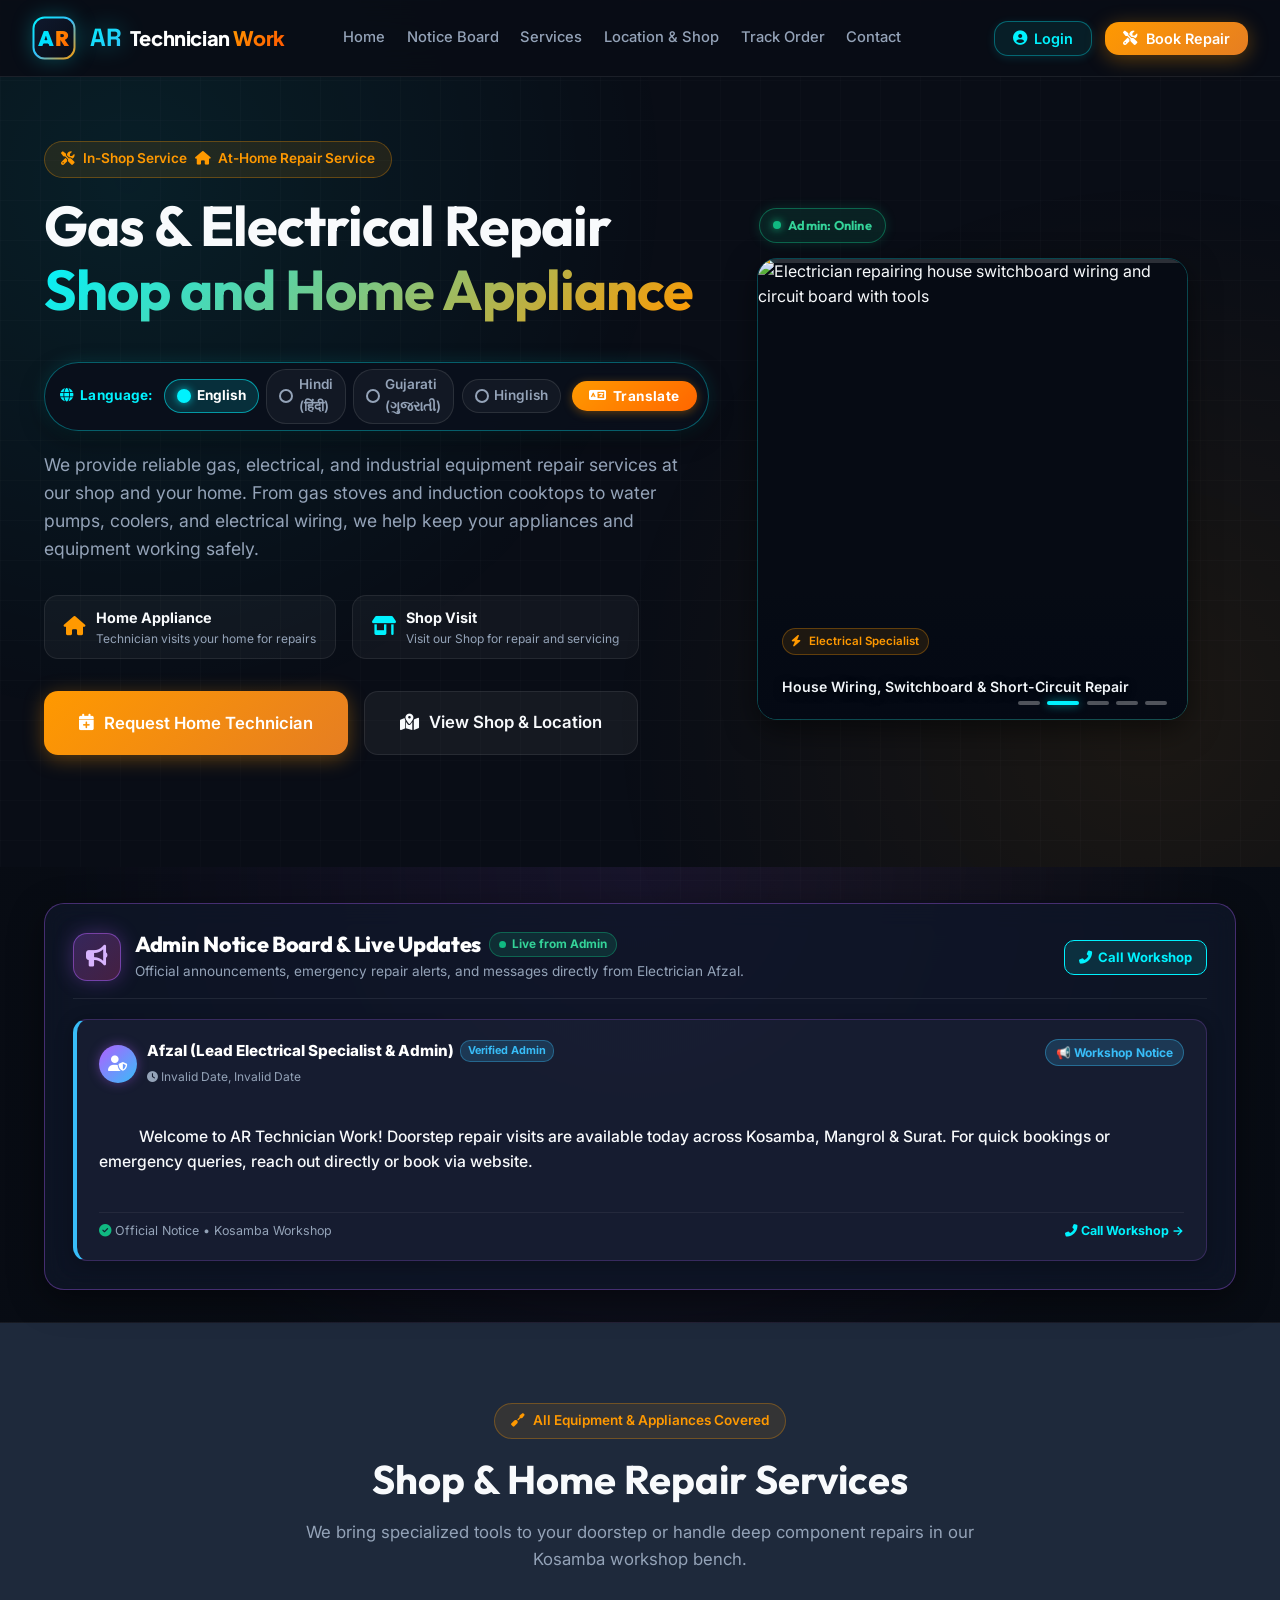
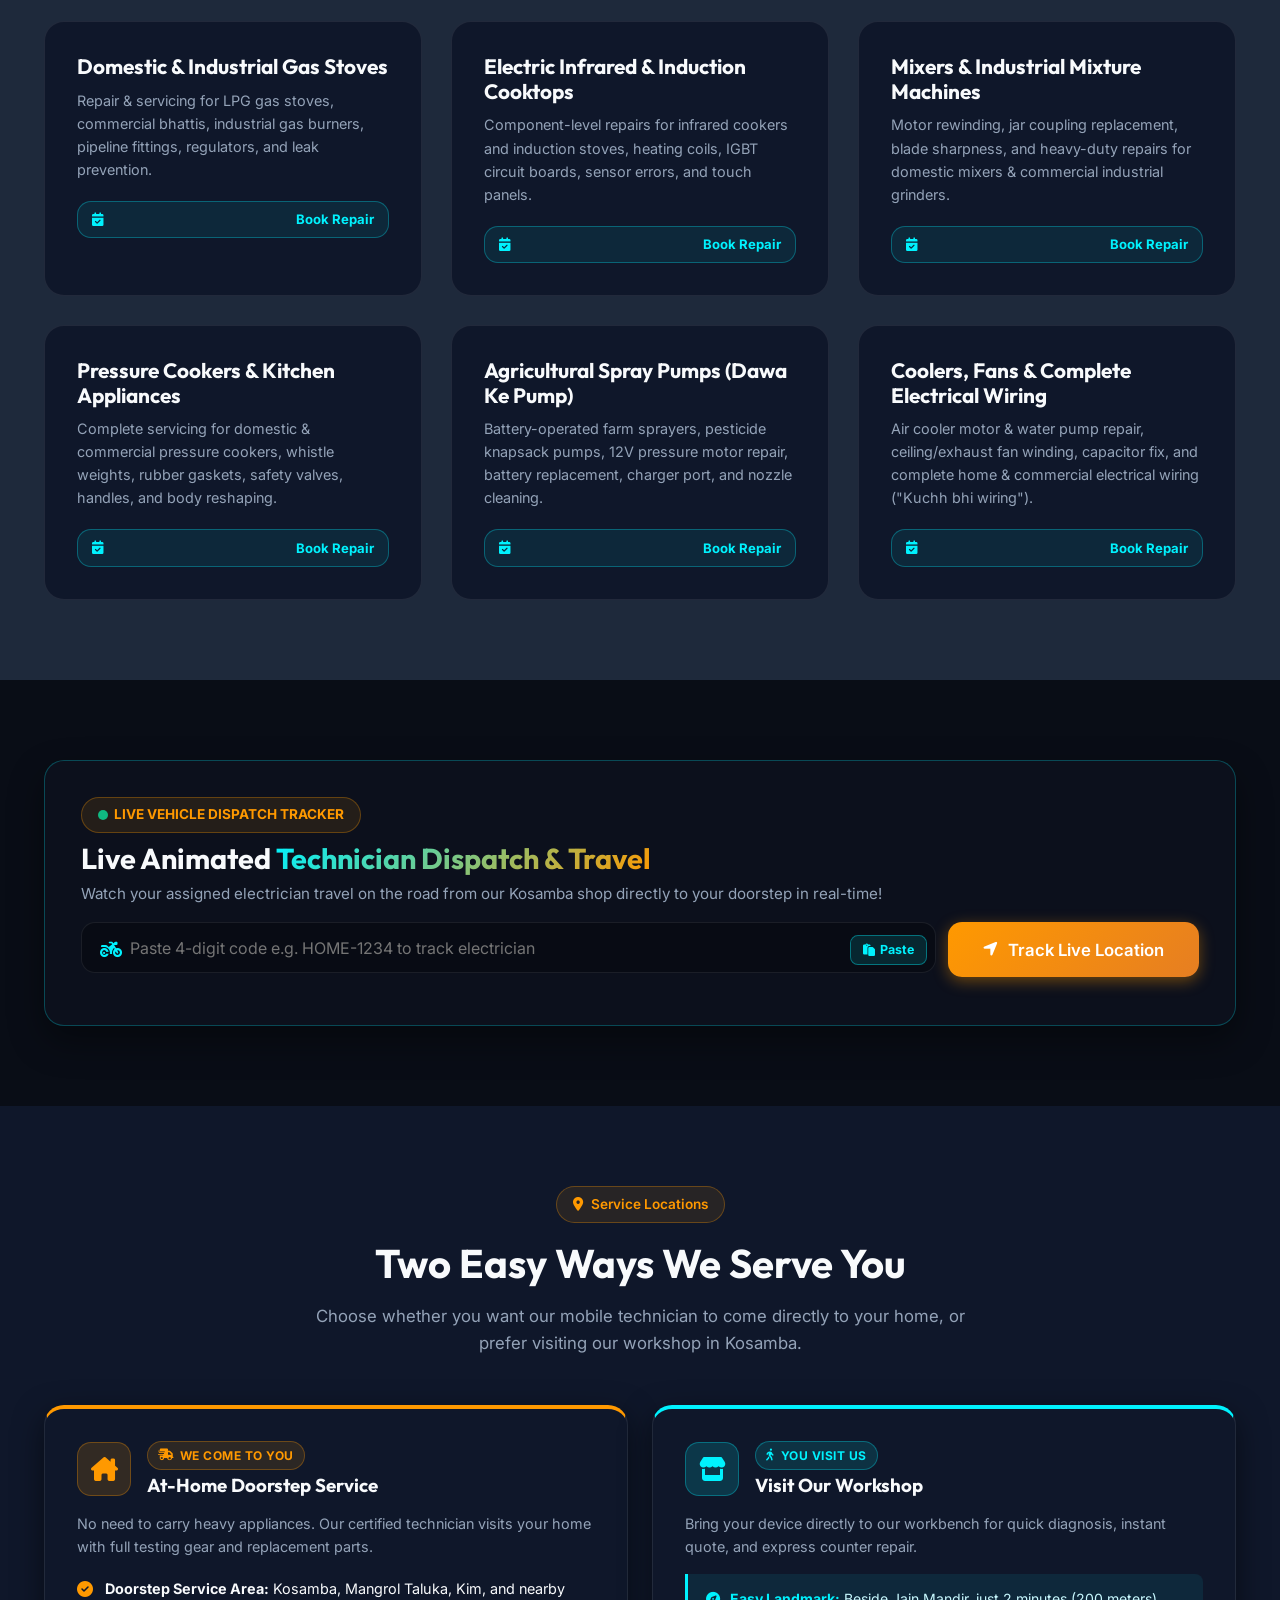
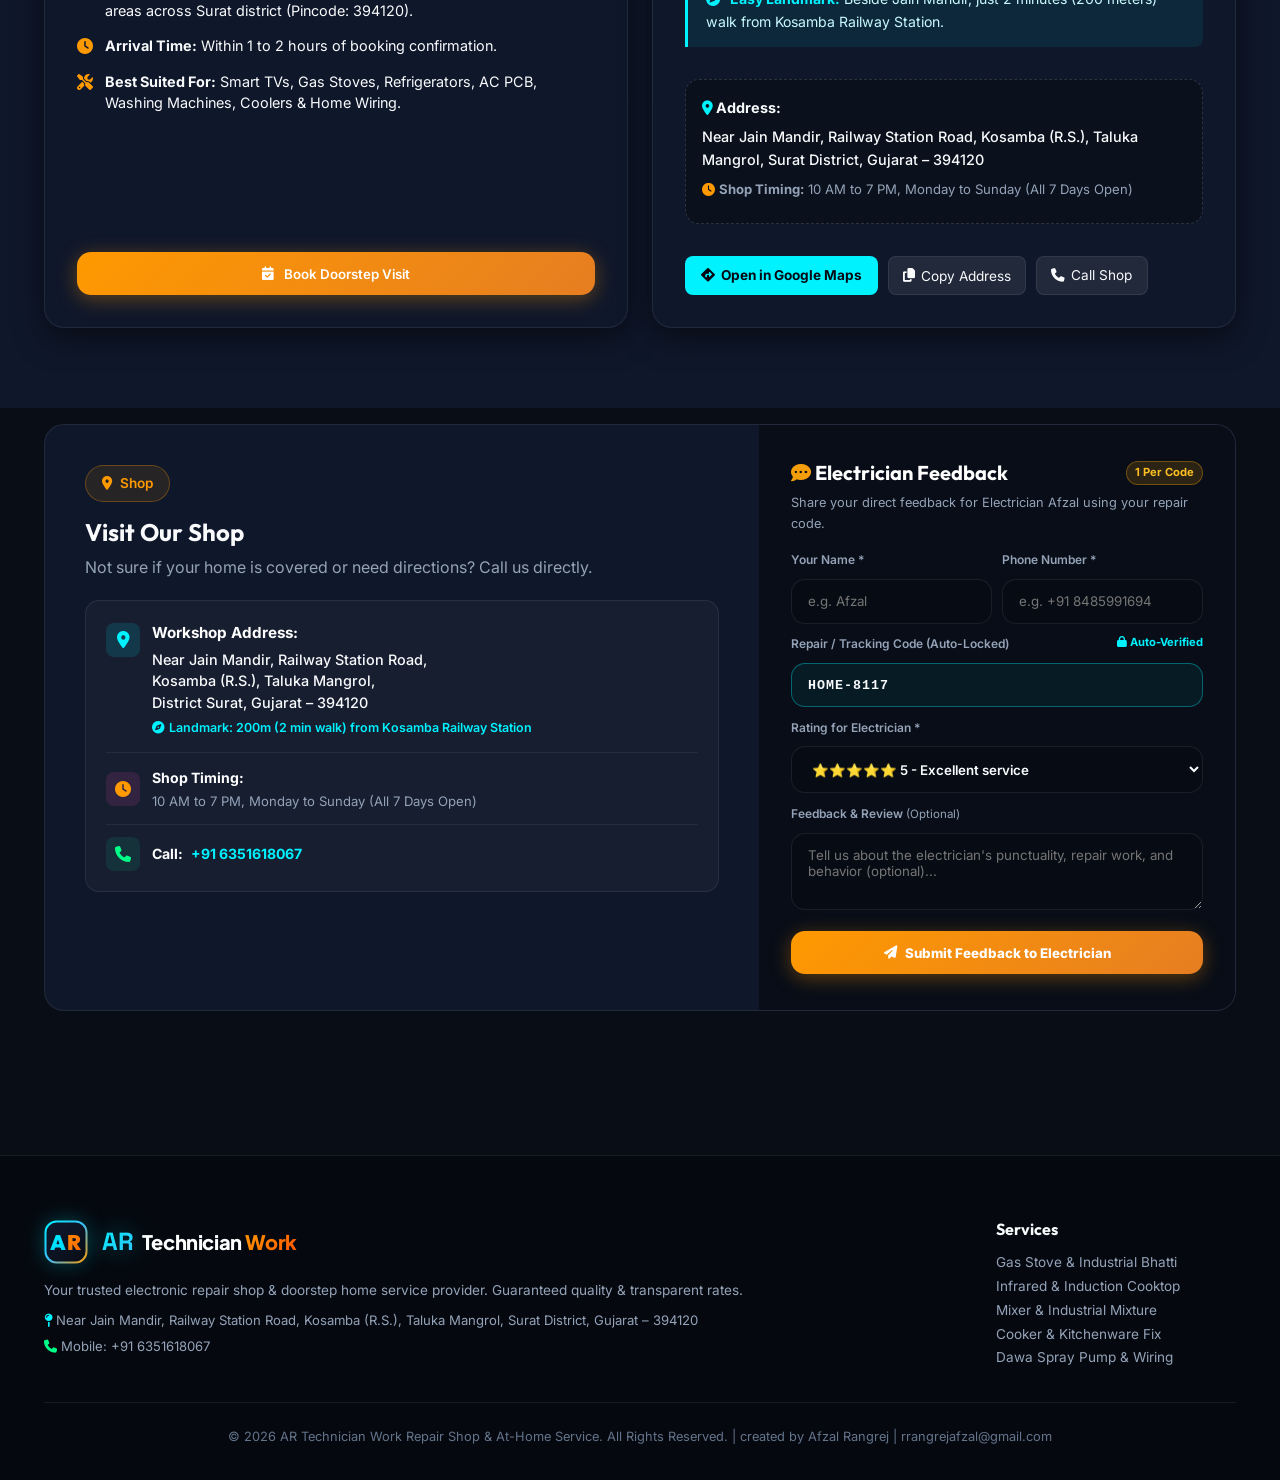
==== index.html @ 71075b07 "Remove My Bookings section, pill, and navigation from customer website" ====
<!DOCTYPE html>
<html lang="en">

<head>
  <meta charset="UTF-8">
  <meta name="viewport" content="width=device-width, initial-scale=1.0">
  <title>AR Technician Work | Shop & Doorstep Home Service</title>

  <meta name="description"
    content="Electronic repair shop & doorstep home service for TVs, smartphones, laptops, microwaves, refrigerators, and home appliances. Fast doorstep visit & in-shop repair with warranty.">
  <meta name="keywords"
    content="home electronic repair, TV repair home service, smartphone repair shop near me, appliance PCB repair, doorstep technician">

  <link rel="preconnect" href="https://fonts.googleapis.com">
  <link rel="preconnect" href="https://fonts.gstatic.com" crossorigin>
  <link
    href="https://fonts.googleapis.com/css2?family=Inter:wght@300;400;500;600;700&family=Outfit:wght@500;600;700;800;900&family=Plus+Jakarta+Sans:wght@600;700;800;900&family=Space+Grotesk:wght@600;700;800;900&display=swap"
    rel="stylesheet">
  <link rel="stylesheet" href="https://cdnjs.cloudflare.com/ajax/libs/font-awesome/6.4.0/css/all.min.css">
  <link rel="stylesheet" href="https://unpkg.com/leaflet@1.9.4/dist/leaflet.css" />
  <script src="https://unpkg.com/leaflet@1.9.4/dist/leaflet.js"></script>
  <link rel="stylesheet" href="styles.css?v=20261123_v20">

  <script type="application/ld+json">
  {
    "@context": "https://schema.org",
    "@type": "ElectronicsRepairShop",
    "name": "AR Technician Work",
    "image": "images/home_tech.png",
    "telephone": "+91 6351618067",
    "email": "service@artechnicianwork.com",
    "address": {
      "@type": "PostalAddress",
      "streetAddress": "Jain Mandir railway station road",
      "addressLocality": "Kosamba, Taluka Mangrol",
      "addressRegion": "Surat, Gujarat",
      "postalCode": "394120"
    },
    "openingHoursSpecification": {
      "@type": "OpeningHoursSpecification",
      "dayOfWeek": ["Monday", "Tuesday", "Wednesday", "Thursday", "Friday", "Saturday", "Sunday"],
      "opens": "10:00",
      "closes": "19:00"
    }
  }
  </script>
</head>

<body>

  <!-- Live Announcement Broadcast Ribbon (Connected to Admin Portal) -->
  <div id="live-broadcast-banner" class="live-broadcast-bar hidden" role="region" aria-label="Announcement"></div>

  <!-- Header Navigation -->
  <header class="navbar">
    <div class="container navbar-container">
      <a href="#" class="logo">
        <div class="logo-icon">
          <svg class="ar-logo-svg" viewBox="0 0 44 44" width="44" height="44" xmlns="http://www.w3.org/2000/svg">
            <defs>
              <linearGradient id="arGrad1" x1="0%" y1="0%" x2="100%" y2="100%">
                <stop offset="0%" stop-color="#00f2fe" />
                <stop offset="50%" stop-color="#38bdf8" />
                <stop offset="100%" stop-color="#ff9900" />
              </linearGradient>
              <linearGradient id="aGrad1" x1="0%" y1="0%" x2="100%" y2="100%">
                <stop offset="0%" stop-color="#00f2fe" />
                <stop offset="100%" stop-color="#00c6ff" />
              </linearGradient>
              <linearGradient id="rGrad1" x1="0%" y1="0%" x2="100%" y2="100%">
                <stop offset="0%" stop-color="#ff9900" />
                <stop offset="100%" stop-color="#ff6600" />
              </linearGradient>
              <linearGradient id="boxGrad1" x1="0%" y1="0%" x2="100%" y2="100%">
                <stop offset="0%" stop-color="#0f192e" />
                <stop offset="100%" stop-color="#090d16" />
              </linearGradient>
            </defs>
            <rect x="1.5" y="1.5" width="41" height="41" rx="11" fill="url(#boxGrad1)" stroke="url(#arGrad1)"
              stroke-width="2" />
            <text x="21" y="29.5" text-anchor="middle" font-family="'Outfit', sans-serif" font-weight="900"
              font-size="21" letter-spacing="-1">
              <tspan fill="url(#aGrad1)">A</tspan>
              <tspan fill="url(#rGrad1)">R</tspan>
            </text>
            <path d="M 12 34 L 32 34" stroke="url(#arGrad1)" stroke-width="2" stroke-linecap="round" />
          </svg>
        </div>
        <div class="logo-text">
          <span class="brand-ar">AR</span>
          <span class="brand-name">Technician <span class="brand-highlight">Work</span></span>
        </div>
      </a>

      <nav class="nav-links">
        <a href="#hero" class="nav-link" data-i18n="nav_home">Home</a>
        <a href="#notice-board" class="nav-link" data-i18n="nav_notice_board">Notice Board</a>
        <a href="#services" class="nav-link" data-i18n="nav_services">Services</a>
        <a href="#location" class="nav-link" data-i18n="nav_location">Location & Shop</a>
        <a href="#tracker" class="nav-link" data-i18n="nav_tracker">Track Order</a>
        <a href="#contact" class="nav-link" data-i18n="nav_contact">Contact</a>
      </nav>

      <div class="nav-actions">
        <button id="user-login-btn" class="btn btn-user-login btn-sm" aria-label="Customer Login">
          <i class="fas fa-user-circle"></i> <span id="user-login-label" data-i18n="nav_login">Login</span>
        </button>
        <button class="btn btn-amber btn-sm trigger-booking" id="nav-book-btn">
          <i class="fas fa-screwdriver-wrench"></i> <span data-i18n="nav_book">Book Repair</span>
        </button>
        <button id="admin-btn" class="nav-hacker-btn" title="Admin Portal" aria-label="Admin Portal" style="display: none;">
          <svg class="hacker-mask-svg" viewBox="0 0 36 36" width="26" height="26" xmlns="http://www.w3.org/2000/svg">
            <defs>
              <linearGradient id="hackerMaskGrad" x1="0%" y1="0%" x2="0%" y2="100%">
                <stop offset="0%" stop-color="#ffffff" />
                <stop offset="65%" stop-color="#f1f5f9" />
                <stop offset="100%" stop-color="#cbd5e1" />
              </linearGradient>
              <filter id="hackerGlow" x="-20%" y="-20%" width="140%" height="140%">
                <feGaussianBlur stdDeviation="1" result="blur" />
                <feMerge>
                  <feMergeNode in="blur" />
                  <feMergeNode in="SourceGraphic" />
                </feMerge>
              </filter>
            </defs>
            <!-- Mask Face Silhouette -->
            <path
              d="M 18,3 C 25.5,3 29.5,7.5 29.5,15 C 29.5,22.5 25,30.5 18,33.5 C 11,30.5 6.5,22.5 6.5,15 C 6.5,7.5 10.5,3 18,3 Z"
              fill="url(#hackerMaskGrad)" stroke="#00f2fe" stroke-width="1.3" />
            <!-- Arched Eyebrows -->
            <path d="M 9.5,12.5 Q 13,9.5 16.5,12.5" stroke="#090d16" stroke-width="1.6" stroke-linecap="round"
              fill="none" />
            <path d="M 19.5,12.5 Q 23,9.5 26.5,12.5" stroke="#090d16" stroke-width="1.6" stroke-linecap="round"
              fill="none" />
            <!-- Eye Cutouts with Glowing Cyber Pupils -->
            <path d="M 10,15.5 Q 13,13.8 16,15.5 Q 13,17.2 10,15.5 Z" fill="#090d16" />
            <path d="M 20,15.5 Q 23,13.8 26,15.5 Q 23,17.2 20,15.5 Z" fill="#090d16" />
            <circle cx="13" cy="15.5" r="1.1" fill="#00f2fe" class="hacker-eye-dot" filter="url(#hackerGlow)" />
            <circle cx="23" cy="15.5" r="1.1" fill="#00f2fe" class="hacker-eye-dot" filter="url(#hackerGlow)" />
            <!-- Rosy Cheeks -->
            <ellipse cx="9.5" cy="20.5" rx="2.2" ry="1.3" fill="#f43f5e" opacity="0.35" />
            <ellipse cx="26.5" cy="20.5" rx="2.2" ry="1.3" fill="#f43f5e" opacity="0.35" />
            <!-- Iconic Curled Mustache -->
            <path
              d="M 18,23.5 C 15,23.5 11.5,22 10.5,20 C 11.8,22.6 15,24.6 18,24.8 C 21,24.6 24.2,22.6 25.5,20 C 24.5,22 21,23.5 18,23.5 Z"
              fill="#090d16" />
            <!-- Mischievous Smile Line -->
            <path d="M 13.5,25.8 Q 18,28.2 22.5,25.8" stroke="#090d16" stroke-width="1.2" stroke-linecap="round"
              fill="none" />
            <!-- Pointed Goatee Beard -->
            <polygon points="17,28.5 19,28.5 18,32" fill="#090d16" />
          </svg>
        </button>
        <button class="mobile-toggle" aria-label="Toggle Menu">
          <i class="fas fa-bars"></i>
        </button>
      </div>
    </div>
  </header>

  <!-- Hero Section -->
  <section id="hero" class="hero">
    <div class="container">
      <div class="hero-grid">
        <div class="hero-content">
          <div class="badge-pill amber" data-i18n="hero_badge">
            <i class="fas fa-solid fa-screwdriver-wrench"></i> In-Shop Service
            <i class="fas fa-solid fa-house"></i> At-Home Repair Service
          </div>
          <h1 data-i18n="hero_title">
            Gas & Electrical Repair <span class="gradient-text">Shop and Home Appliance</span>
          </h1>

          <!-- Language Selector Widget: 4 Radio Buttons + Translate Button (After Headline) -->
          <div class="lang-selector-box hero-lang-box" id="lang-selector-container">
            <span class="lang-selector-title"><i class="fas fa-globe"></i> <span
                data-i18n="lang_label">Language:</span></span>
            <div class="lang-radios-group" role="radiogroup" aria-label="Select Language">
              <label class="lang-radio-label active-choice" for="lang-en" title="English">
                <input type="radio" id="lang-en" name="site-language" value="en" checked>
                <span class="radio-text">English</span>
              </label>
              <label class="lang-radio-label" for="lang-hi" title="हिंदी">
                <input type="radio" id="lang-hi" name="site-language" value="hi">
                <span class="radio-text">Hindi (हिंदी)</span>
              </label>
              <label class="lang-radio-label" for="lang-gu" title="ગુજરાતી">
                <input type="radio" id="lang-gu" name="site-language" value="gu">
                <span class="radio-text">Gujarati (ગુજરાતી)</span>
              </label>
              <label class="lang-radio-label" for="lang-hinglish" title="Hinglish">
                <input type="radio" id="lang-hinglish" name="site-language" value="hinglish">
                <span class="radio-text">Hinglish</span>
              </label>
            </div>
            <button type="button" id="translate-btn" class="btn-translate-action" title="Apply Selected Language">
              <i class="fas fa-language"></i> <span data-i18n="btn_translate">Translate</span>
            </button>
          </div>

          <p class="hero-subtitle" data-i18n="hero_subtitle">
            We provide reliable gas, electrical, and industrial equipment repair
            services at our shop and your home. From gas stoves and induction
            cooktops to water pumps, coolers, and electrical wiring, we help keep
            your appliances and equipment working safely.
          </p>

          <div class="service-modes-pills">
            <div class="mode-pill home">
              <i class="fas fa-solid fa-house"></i>
              <div>
                <strong data-i18n="hero_mode_home_title">Home Appliance</strong>
                <p style="font-size:0.75rem; color:var(--text-muted);" data-i18n="hero_mode_home_desc">Technician visits
                  your home for repairs</p>
              </div>
            </div>
            <div class="mode-pill shop">
              <i class="fas fa-solid fa-shop"></i>
              <div>
                <strong data-i18n="hero_mode_shop_title">Shop Visit</strong>
                <p style="font-size:0.75rem; color:var(--text-muted);" data-i18n="hero_mode_shop_desc">Visit our Shop
                  for repair and servicing</p>
              </div>
            </div>
          </div>

          <div class="hero-cta-group">
            <button class="btn btn-amber btn-lg trigger-booking" id="hero-book-btn">
              <i class="fas fa-calendar-plus"></i> <span data-i18n="hero_btn_book">Request Home Technician</span>
            </button>
            <a href="#location" class="btn btn-secondary btn-lg">
              <i class="fas fa-map-location-dot"></i> <span data-i18n="hero_btn_location">View Shop & Location</span>
            </a>
          </div>
        </div>

        <div class="hero-visual-column">
          <!-- Live Admin Online/Offline Mood Indicator (Synced with Admin Panel) -->
          <div class="hero-status-row">
            <div id="admin-status-indicator" class="admin-status-pill online" title="Admin is Online & Available">
              <span class="status-dot"></span>
              <span id="admin-status-label" class="status-label">Admin: Online</span>
            </div>


            <script>
              (function () {
                try {
                  // Ensure admin default is ONLINE
                  if (localStorage.getItem('ar_admin_online_v2') !== 'done') {
                    localStorage.setItem('ar_admin_mood', 'ON');
                    localStorage.setItem('electro_admin_mood', 'ON');
                    localStorage.setItem('ar_admin_online_v2', 'done');
                  }
                  var m = localStorage.getItem('ar_admin_mood') || localStorage.getItem('electro_admin_mood') || 'ON';
                  function setOfflineUI() {
                    var el = document.getElementById('admin-status-indicator');
                    var lb = document.getElementById('admin-status-label');
                    if (el) el.className = 'admin-status-pill offline';
                    if (lb) lb.textContent = 'Admin: Offline';
                    document.body.classList.add('admin-offline');
                    var hb = document.getElementById('hero-book-btn');
                    if (hb) {
                      hb.classList.add('btn-offline-paused');
                      hb.innerHTML = '<i class="fas fa-ban"></i> <span>Admin Offline (Services Paused)</span>';
                    }
                  }
                  function setOnlineUI() {
                    var el = document.getElementById('admin-status-indicator');
                    var lb = document.getElementById('admin-status-label');
                    if (el) el.className = 'admin-status-pill online';
                    if (lb) lb.textContent = 'Admin: Online';
                    document.body.classList.remove('admin-offline');
                    var hb = document.getElementById('hero-book-btn');
                    if (hb && hb.classList.contains('btn-offline-paused')) {
                      hb.classList.remove('btn-offline-paused');
                      hb.innerHTML = '<i class="fas fa-calendar-check"></i> <span>Request Home Technician</span>';
                    }
                  }
                  if (m === 'OFF') {
                    setOfflineUI();
                  } else {
                    setOnlineUI();
                  }
                  // Universal Cloud Sync Pre-fetch (cross-device: mobile, PC, Netlify)
                  fetch('https://keyvalue.immanuel.co/api/KeyVal/GetValue/ar_technician_live_status_afzal3282/mood')
                    .then(function (res) {
                      if (!res.ok) return null;
                      return res.json();
                    })
                    .then(function (val) {
                      if (val === 'OFF') {
                        try { localStorage.setItem('ar_admin_mood', 'OFF'); localStorage.setItem('electro_admin_mood', 'OFF'); } catch (e) { }
                        setOfflineUI();
                      } else if (val === 'ON') {
                        try { localStorage.setItem('ar_admin_mood', 'ON'); localStorage.setItem('electro_admin_mood', 'ON'); } catch (e) { }
                        setOnlineUI();
                      }
                    }).catch(function () { });
                } catch (e) { }
              })();
            </script>
          </div>
          <div class="hero-image-wrapper">
            <div class="hero-slideshow" id="hero-slideshow" data-duration="3000">
              <!-- 3-Second Automatic Progress Bar -->
              <div class="slide-progress-bar">
                <div class="slide-progress-fill" id="slide-progress-fill"></div>
              </div>

              <div class="slides-container" id="slides-container">
                <!-- Slide 1: Gas Stove & Pipeline Repair -->
                <div class="hero-slide active" data-slide-index="0">
                  <img src="images/slide-gas-stove.jpg"
                    alt="Certified technician repairing LPG gas stove and burner pipeline at customer kitchen">
                  <div class="slide-caption">
                    <span class="badge-pill amber"
                      style="font-size:0.72rem; padding:0.2rem 0.55rem; width:fit-content;">
                      <i class="fas fa-fire-burner"></i> Gas Stove Expert
                    </span>
                    <p>LPG Gas Stove, Pipeline & Leakage Doorstep Repair</p>
                  </div>
                </div>

                <!-- Slide 2: Electrical Wiring & Switchboard -->
                <div class="hero-slide" data-slide-index="1">
                  <img src="images/slide-electrical.jpg"
                    alt="Electrician repairing house switchboard wiring and circuit board with tools">
                  <div class="slide-caption">
                    <span class="badge-pill amber"
                      style="font-size:0.72rem; padding:0.2rem 0.55rem; width:fit-content;">
                      <i class="fas fa-bolt"></i> Electrical Specialist
                    </span>
                    <p>House Wiring, Switchboard & Short-Circuit Repair</p>
                  </div>
                </div>

                <!-- Slide 3: Mixer Grinder Repair -->
                <div class="hero-slide" data-slide-index="2">
                  <img src="images/slide-mixer.jpg"
                    alt="Technician repairing mixer grinder motor, blades, and coupling">
                  <div class="slide-caption">
                    <span class="badge-pill amber"
                      style="font-size:0.72rem; padding:0.2rem 0.55rem; width:fit-content;">
                      <i class="fas fa-blender"></i> Mixer & Appliance Repair
                    </span>
                    <p>Domestic & Industrial Mixer Grinder Motor Servicing</p>
                  </div>
                </div>

                <!-- Slide 4: Gas Geyser Servicing -->
                <div class="hero-slide" data-slide-index="3">
                  <img src="images/slide-gas-geyser.jpg"
                    alt="Technician inspecting and servicing wall-mounted gas geyser water heater">
                  <div class="slide-caption">
                    <span class="badge-pill amber"
                      style="font-size:0.72rem; padding:0.2rem 0.55rem; width:fit-content;">
                      <i class="fas fa-shower"></i> Geyser Expert
                    </span>
                    <p>Gas Geyser, Ignition & Water Heater Maintenance</p>
                  </div>
                </div>

                <!-- Slide 5: Air Cooler & Fan Repair -->
                <div class="hero-slide" data-slide-index="4">
                  <img src="images/slide-cooler.jpg"
                    alt="Technician servicing desert air cooler motor, water pump and fan wiring">
                  <div class="slide-caption">
                    <span class="badge-pill amber"
                      style="font-size:0.72rem; padding:0.2rem 0.55rem; width:fit-content;">
                      <i class="fas fa-fan"></i> Cooler & Fan Specialist
                    </span>
                    <p>Air Cooler Motor, Pump & Fan Wiring Repair</p>
                  </div>
                </div>
              </div>

              <!-- Slide Navigation Controls -->
              <button class="slide-arrow prev" id="slide-prev" aria-label="Previous Slide"><i
                  class="fas fa-chevron-left"></i></button>
              <button class="slide-arrow next" id="slide-next" aria-label="Next Slide"><i
                  class="fas fa-chevron-right"></i></button>

              <!-- Slide Indicators / Dots -->
              <div class="slide-indicators" id="slide-indicators"></div>
            </div>
          </div>
        </div>
      </div>
    </div>
  </section>

  <!-- ===== ADMIN NOTICE BOARD / LIVE CHAT FOR USERS ===== -->
  <section id="notice-board"
    style="background: radial-gradient(circle at 50% 0%, rgba(176,96,255,0.09) 0%, rgba(8,12,20,0.98) 75%); padding: 2.25rem 0 2rem 0; border-bottom: 1px solid rgba(255,255,255,0.06);">
    <div class="container">
      <div class="notice-board-container"
        style="background: rgba(15, 23, 42, 0.75); border: 1.5px solid rgba(176, 96, 255, 0.35); border-radius: 20px; padding: 1.75rem; box-shadow: 0 10px 35px rgba(0, 0, 0, 0.45); backdrop-filter: blur(12px);">
        <div
          style="display: flex; justify-content: space-between; align-items: center; flex-wrap: wrap; gap: 1rem; margin-bottom: 1.25rem; padding-bottom: 1rem; border-bottom: 1px solid rgba(255, 255, 255, 0.08);">
          <div style="display: flex; align-items: center; gap: 14px;">
            <div
              style="width: 48px; height: 48px; border-radius: 14px; background: linear-gradient(135deg, rgba(176,96,255,0.25), rgba(236,72,153,0.25)); border: 1.5px solid rgba(176,96,255,0.5); display: flex; align-items: center; justify-content: center; font-size: 1.35rem; color: #d8b4fe; box-shadow: 0 0 20px rgba(176,96,255,0.3); flex-shrink: 0;">
              <i class="fas fa-bullhorn"></i>
            </div>
            <div>
              <div style="display: flex; align-items: center; gap: 8px; flex-wrap: wrap;">
                <h2 style="font-size: 1.35rem; font-weight: 800; color: #fff; margin: 0; letter-spacing: -0.3px;">
                  Admin Notice Board & Live Updates
                </h2>
                <span
                  style="display: inline-flex; align-items: center; gap: 6px; background: rgba(16,185,129,0.15); border: 1px solid rgba(16,185,129,0.4); color: #34d399; font-size: 0.74rem; font-weight: 700; padding: 2px 9px; border-radius: 20px;">
                  <span class="live-pulse-dot" style="background: #10b981; width: 7px; height: 7px;"></span> Live from
                  Admin
                </span>
              </div>
              <p style="font-size: 0.85rem; color: var(--text-muted); margin: 3px 0 0 0;">
                Official announcements, emergency repair alerts, and messages directly from Electrician Afzal.
              </p>
            </div>
          </div>
          <div style="display: flex; align-items: center; gap: 8px;">
            <a href="tel:+916351618067"
              style="background: rgba(0, 242, 254, 0.12); border: 1px solid var(--primary); color: var(--primary); font-size: 0.82rem; font-weight: 700; padding: 6px 14px; border-radius: 10px; text-decoration: none; display: inline-flex; align-items: center; gap: 6px; transition: all 0.2s;">
              <i class="fas fa-phone-alt"></i> Call Workshop
            </a>
          </div>
        </div>

        <!-- Live Notice Board Chat Feed -->
        <div id="user-notices-feed" style="display: flex; flex-direction: column; gap: 1rem;">
          <div style="text-align: center; padding: 2rem 1rem; color: var(--text-muted);">
            <i class="fas fa-spinner fa-spin"
              style="font-size: 1.5rem; color: #b060ff; margin-bottom: 0.5rem; display: block;"></i>
            Loading live admin notice board...
          </div>
        </div>
      </div>
    </div>
  </section>


  <!-- Repair Services Grid -->
  <section id="services" class="section-padding" style="background: var(--bg-surface-elevated);">
    <div class="container">
      <div class="section-header">
        <div class="badge-pill amber" data-i18n="services_badge">
          <i class="fas fa-screwdriver"></i> All Equipment & Appliances Covered
        </div>
        <h2 class="section-title" data-i18n="services_title">Shop & Home Repair Services</h2>
        <p class="section-subtitle" data-i18n="services_subtitle">We bring specialized tools to your doorstep or
          handle deep component repairs in our Kosamba workshop bench.</p>
      </div>

      <div class="services-grid">
        <!-- Service Card 1 -->
        <div class="service-card">
          <h3 data-i18n="s1_title">Domestic & Industrial Gas Stoves</h3>
          <p data-i18n="s1_desc">Repair & servicing for LPG gas stoves, commercial bhattis, industrial gas burners,
            pipeline fittings, regulators, and leak prevention.</p>
          <button type="button" class="btn-service-book trigger-booking"
            data-service-preset="Domestic & Industrial Gas Stoves">
            <span><i class="fas fa-calendar-plus"></i> <span data-i18n="card_btn_book">Book This Service</span></span>
            <i class="fas fa-arrow-right"></i>
          </button>
        </div>

        <!-- Service Card 2 -->
        <div class="service-card">
          <h3 data-i18n="s2_title">Electric Infrared & Induction Cooktops</h3>
          <p data-i18n="s2_desc">Component-level repairs for infrared cookers and induction stoves, heating coils, IGBT
            circuit boards, sensor errors, and touch panels.</p>
          <button type="button" class="btn-service-book trigger-booking"
            data-service-preset="Electric Infrared & Induction Cooktops">
            <span><i class="fas fa-calendar-plus"></i> <span data-i18n="card_btn_book">Book This Service</span></span>
            <i class="fas fa-arrow-right"></i>
          </button>
        </div>

        <!-- Service Card 3 -->
        <div class="service-card">
          <h3 data-i18n="s3_title">Mixers & Industrial Mixture Machines</h3>
          <p data-i18n="s3_desc">Motor rewinding, jar coupling replacement, blade sharpness, and heavy-duty repairs for
            domestic mixers & commercial industrial grinders.</p>
          <button type="button" class="btn-service-book trigger-booking"
            data-service-preset="Mixers & Industrial Mixture Machines">
            <span><i class="fas fa-calendar-plus"></i> <span data-i18n="card_btn_book">Book This Service</span></span>
            <i class="fas fa-arrow-right"></i>
          </button>
        </div>

        <!-- Service Card 4 -->
        <div class="service-card">
          <h3 data-i18n="s4_title">Pressure Cookers & Kitchen Appliances</h3>
          <p data-i18n="s4_desc">Complete servicing for domestic & commercial pressure cookers, whistle weights, rubber
            gaskets, safety valves, handles, and body reshaping.</p>
          <button type="button" class="btn-service-book trigger-booking"
            data-service-preset="Pressure Cookers & Kitchen Appliances">
            <span><i class="fas fa-calendar-plus"></i> <span data-i18n="card_btn_book">Book This Service</span></span>
            <i class="fas fa-arrow-right"></i>
          </button>
        </div>

        <!-- Service Card 5 -->
        <div class="service-card">
          <h3 data-i18n="s5_title">Agricultural Spray Pumps (Dawa Ke Pump)</h3>
          <p data-i18n="s5_desc">Battery-operated farm sprayers, pesticide knapsack pumps, 12V pressure motor repair,
            battery replacement, charger port, and nozzle cleaning.</p>
          <button type="button" class="btn-service-book trigger-booking"
            data-service-preset="Agricultural Spray Pumps (Dawa Ke Pump)">
            <span><i class="fas fa-calendar-plus"></i> <span data-i18n="card_btn_book">Book This Service</span></span>
            <i class="fas fa-arrow-right"></i>
          </button>
        </div>

        <!-- Service Card 6 -->
        <div class="service-card">
          <h3 data-i18n="s6_title">Coolers, Fans & Complete Electrical Wiring</h3>
          <p data-i18n="s6_desc">Air cooler motor & water pump repair, ceiling/exhaust fan winding, capacitor fix, and
            complete home & commercial electrical wiring ("Kuchh bhi wiring").</p>
          <button type="button" class="btn-service-book trigger-booking"
            data-service-preset="Coolers, Fans & Complete Electrical Wiring">
            <span><i class="fas fa-calendar-plus"></i> <span data-i18n="card_btn_book">Book This Service</span></span>
            <i class="fas fa-arrow-right"></i>
          </button>
        </div>
      </div>
    </div>
  </section>

  <!-- Live Repair & Rapido/Uber Style Visit Tracker -->
  <section id="tracker" class="section-padding">
    <div class="container">
      <div class="tracker-card">
        <div class="tracker-header-flex">
          <div>
            <div class="badge-pill amber"
              style="margin-bottom:0.5rem; display:inline-flex; align-items:center; gap:6px;">
              <span class="live-pulse-dot"></span> <strong data-i18n="tracker_badge">LIVE VEHICLE DISPATCH
                TRACKER</strong>
            </div>
            <h2 class="section-title" style="font-size:1.8rem; margin-bottom:0.4rem;" data-i18n="tracker_title">
              Live Animated <span class="gradient-text">Technician Dispatch & Travel</span>
            </h2>
            <p style="color:var(--text-muted); font-size:0.95rem;" data-i18n="tracker_desc">Watch your assigned
              electrician travel on the road from our Kosamba shop directly to your doorstep in real-time!</p>
          </div>
        </div>

        <div class="track-search-bar" style="margin-top:1rem; margin-bottom:0.75rem;">
          <div class="input-with-icon">
            <i class="fas fa-motorcycle"></i>
            <input type="text" id="track-input" class="zip-input"
              placeholder="Paste 4-digit code e.g. HOME-1234 to track electrician" value=""
              data-i18n-ph="tracker_input_ph" aria-label="Tracking Code Input">
            <button type="button" class="track-input-paste-btn" id="track-input-paste-btn" title="Paste Tracking Code">
              <i class="fas fa-paste"></i> Paste
            </button>
          </div>
          <button id="track-btn" class="btn btn-amber btn-lg" style="box-shadow: 0 4px 15px rgba(255, 153, 0, 0.4);">
            <i class="fas fa-location-arrow"></i> <span data-i18n="tracker_btn">Track Live Location</span>
          </button>
        </div>

        <!-- Quick Select Chips for ALL User Booking Codes -->
        <div id="tracker-codes-chips-row" style="display:none; align-items:center; gap:8px; flex-wrap:wrap; margin-bottom:1.15rem; padding: 0.55rem 0.95rem; background:rgba(255,255,255,0.03); border:1.5px solid rgba(0,242,254,0.22); border-radius:12px;">
          <span style="font-size:0.78rem; font-weight:700; color:var(--text-muted); display:inline-flex; align-items:center; gap:5px;">
            <i class="fas fa-ticket-simple" style="color:var(--primary);"></i> Your Booking Codes:
          </span>
          <div id="tracker-chips-list" style="display:inline-flex; align-items:center; gap:6px; flex-wrap:wrap;"></div>
        </div>

        <!-- Real Booking with Code Section (Active Repair Booking) (Visible only when user is logged in with active booking) -->
        <div class="tracker-real-booking-section" id="tracker-real-booking-section" style="display: none;">
          <div class="tracker-real-booking-header">
            <h4><i class="fas fa-clipboard-list"></i> My Repair Bookings</h4>
            <span class="tracker-real-booking-count" id="tracker-real-booking-count">1 Booking</span>
          </div>

          <div id="tracker-real-bookings-list" style="display:flex; flex-direction:column; gap:0.75rem;">
            <!-- Populated dynamically with every user booking card -->
            <div class="tracker-real-booking-card" id="tracker-real-booking-card">
              <div class="tracker-real-booking-top">
                <div class="real-code-group">
                  <span class="real-code-tag" id="tracker-real-code-badge" title="Click to copy tracking code">#---</span>
                  <button type="button" class="btn-copy-real-code" id="btn-copy-real-code" title="Copy tracking code">
                    <i class="far fa-copy" id="real-copy-code-icon"></i>
                  </button>
                </div>
                <span class="real-status-pill booked" id="tracker-real-status-badge">
                  <span class="status-dot"></span> Booked
                </span>
              </div>
              <div class="real-device-title" id="tracker-real-device-name">
                Pressure Cookers & Kitchen Appliances
              </div>
              <div class="tracker-real-booking-footer">
                <span id="tracker-real-meta">🏡 At-Home Visit</span>
                <button type="button" class="btn-track-real-live" id="btn-track-real-booking" data-code="">
                  <i class="fas fa-location-arrow"></i> Track Live
                </button>
              </div>
            </div>
          </div>
        </div>


        <div id="track-result" style="display:none; border-top:1px solid rgba(255,255,255,0.1); padding-top:1.5rem;">
          <!-- Dynamically Populated Uber/Rapido Live Map & Driver Profile -->
        </div>
      </div>
    </div>
  </section>

  <!-- Easy-To-Understand Location & Service Section -->
  <section id="location" class="section-padding" style="background: var(--bg-surface);">
    <div class="container">
      <div class="section-header">
        <div class="badge-pill amber" data-i18n="location_badge">
          <i class="fas fa-location-dot"></i> Service Locations
        </div>
        <h2 class="section-title" data-i18n="location_title">Two Easy Ways We Serve You</h2>
        <p class="section-subtitle" data-i18n="location_subtitle">
          Choose whether you want our mobile technician to come directly to your home, or prefer visiting our
          workshop in Kosamba.
        </p>
      </div>

      <!-- 2-Way Location Comparison Cards -->
      <div class="location-overview-grid">
        <!-- Option 1: At-Home Doorstep Service -->
        <div class="location-choice-card home-card">
          <div class="location-choice-header">
            <div class="location-icon-bubble home">
              <i class="fas fa-house-chimney"></i>
            </div>
            <div>
              <span class="location-badge-tag home" data-i18n="loc_home_badge"><i class="fas fa-truck-fast"></i> We Come
                To You</span>
              <h3 style="margin-top: 0.25rem;" data-i18n="loc_home_title">At-Home Doorstep Service</h3>
            </div>
          </div>

          <p style="color: var(--text-muted); font-size: 0.9rem;" data-i18n="loc_home_summary">
            No need to carry heavy appliances. Our certified technician visits your home with full testing gear and
            replacement parts.
          </p>

          <div class="location-steps-list">
            <div class="location-step-item">
              <i class="fas fa-circle-check" style="color: var(--secondary);"></i>
              <div>
                <strong data-i18n="loc_home_cov_title">Doorstep Service Area:</strong>
                <span data-i18n="loc_home_cov_val">Kosamba, Mangrol Taluka, Kim, and nearby areas across Surat district
                  (Pincode: 394120).</span>
              </div>
            </div>
            <div class="location-step-item">
              <i class="fas fa-clock" style="color: var(--secondary);"></i>
              <div>
                <strong data-i18n="loc_home_speed_title">Arrival Time:</strong>
                <span data-i18n="loc_home_speed_val">Within 1 to 2 hours of booking confirmation.</span>
              </div>
            </div>
            <div class="location-step-item">
              <i class="fas fa-screwdriver-wrench" style="color: var(--secondary);"></i>
              <div>
                <strong data-i18n="loc_home_best_title">Best Suited For:</strong>
                <span data-i18n="loc_home_best_val">Smart TVs, Gas Stoves, Refrigerators, AC PCB, Washing Machines,
                  Coolers & Home Wiring.</span>
              </div>
            </div>
          </div>

          <div class="address-action-buttons">
            <button class="btn btn-amber trigger-booking" style="width: 100%;">
              <i class="fas fa-calendar-check"></i> <span data-i18n="loc_home_btn">Book Doorstep Visit</span>
            </button>
          </div>
        </div>

        <!-- Option 2: Walk-In Shop -->
        <div class="location-choice-card shop-card">
          <div class="location-choice-header">
            <div class="location-icon-bubble shop">
              <i class="fas fa-store"></i>
            </div>
            <div>
              <span class="location-badge-tag shop" data-i18n="loc_shop_badge"><i class="fas fa-person-walking"></i> You
                Visit Us</span>
              <h3 style="margin-top: 0.25rem;" data-i18n="loc_shop_title">Visit Our Workshop</h3>
            </div>
          </div>

          <p style="color: var(--text-muted); font-size: 0.9rem;" data-i18n="loc_shop_summary">
            Bring your device directly to our workbench for quick diagnosis, instant quote, and express counter repair.
          </p>

          <div class="landmark-callout">
            <i class="fas fa-compass" style="color:var(--primary); margin-right: 6px;"></i>
            <strong data-i18n="loc_landmark_lbl">Easy Landmark:</strong>
            <span data-i18n="loc_landmark_val">Beside Jain Mandir, just 2 minutes (200 meters) walk from Kosamba Railway
              Station.</span>
          </div>

          <div class="address-box">
            <p><strong><i class="fas fa-location-dot" style="color:var(--primary);"></i> <span
                  data-i18n="contact_address_lbl">Address:</span></strong></p>
            <p style="color: var(--text-main); font-weight: 500;" id="shop-full-address">Near Jain Mandir, Railway
              Station Road, Kosamba (R.S.), Taluka Mangrol, Surat District, Gujarat – 394120</p>
            <p style="font-size: 0.82rem; color: var(--text-muted); margin-top: 0.5rem;">
              <i class="fas fa-clock" style="color:var(--secondary);"></i> <strong data-i18n="contact_hours_lbl">Shop
                Timing:</strong> <span data-i18n="contact_hours_val">10 AM to 7 PM, Monday to Sunday (All 7 Days
                Open)</span>
            </p>
          </div>

          <div class="address-action-buttons">
            <a href="https://www.google.com/maps/search/?api=1&query=Jain+Mandir+railway+station+road+kosamba+taluka+Mangrol+Surat+394120"
              target="_blank" rel="noopener noreferrer" class="btn-directions">
              <i class="fas fa-diamond-turn-right"></i> <span data-i18n="loc_directions_btn">Open in Google Maps</span>
            </a>
            <button type="button" class="btn-copy-address" id="btn-copy-shop-address">
              <i class="fas fa-copy"></i> <span data-i18n="loc_copy_btn">Copy Address</span>
            </button>
            <a href="tel:+916351618067" class="btn-copy-address">
              <i class="fas fa-phone"></i> Call Shop
            </a>
          </div>
        </div>
      </div>
    </div>
  </section>

  <!-- Shop Location & Contact -->
  <section id="contact" class="section-padding" style="background: var(--bg-body); padding-top: 1rem;">
    <div class="container">
      <div class="calc-card" style="margin-top: 0;">
        <div class="calc-body">
          <div class="badge-pill amber" data-i18n="contact_badge">
            <i class="fas fa-location-dot"></i> Shop
          </div>
          <h2 data-i18n="contact_title">Visit Our Shop</h2>
          <p style="color:var(--text-muted); margin: 0.5rem 0 1.25rem 0;" data-i18n="contact_subtitle">
            Not sure if your home is covered or need directions? Call us directly.
          </p>

          <div
            style="background: rgba(255, 255, 255, 0.03); border: 1px solid rgba(255, 255, 255, 0.08); border-radius: 14px; padding: 1.25rem; margin-top: 0.5rem;">
            <!-- Address Block -->
            <div style="display: flex; align-items: flex-start; gap: 12px; margin-bottom: 0.85rem;">
              <div
                style="width: 34px; height: 34px; border-radius: 8px; background: rgba(0, 242, 254, 0.12); color: var(--primary); display: flex; align-items: center; justify-content: center; font-size: 1.05rem; flex-shrink: 0; margin-top: 2px;">
                <i class="fas fa-location-dot"></i>
              </div>
              <div>
                <strong style="color: #fff; font-size: 0.95rem; display: block; margin-bottom: 3px;"
                  data-i18n="contact_address_lbl">Workshop Address:</strong>
                <div style="color: var(--text-main); font-size: 0.9rem; line-height: 1.5; font-weight: 500;"
                  data-i18n="contact_address_val">
                  Near Jain Mandir, Railway Station Road,<br>
                  Kosamba (R.S.), Taluka Mangrol,<br>
                  District Surat, Gujarat – 394120
                </div>
                <div
                  style="font-size: 0.78rem; color: var(--primary); margin-top: 5px; font-weight: 600; display: flex; align-items: center; gap: 5px;">
                  <i class="fas fa-compass"></i> <span>Landmark: 200m (2 min walk) from Kosamba Railway Station</span>
                </div>
              </div>
            </div>

            <!-- Shop Hours Block -->
            <div
              style="display: flex; align-items: center; gap: 12px; padding-top: 0.85rem; border-top: 1px solid rgba(255, 255, 255, 0.06); margin-bottom: 0.75rem;">
              <div
                style="width: 34px; height: 34px; border-radius: 8px; background: rgba(254, 83, 187, 0.12); color: var(--secondary); display: flex; align-items: center; justify-content: center; font-size: 1rem; flex-shrink: 0;">
                <i class="fas fa-clock"></i>
              </div>
              <div>
                <strong style="color: #fff; font-size: 0.88rem; display: block; margin-bottom: 2px;"
                  data-i18n="contact_hours_lbl">Shop Timing:</strong>
                <div style="color: var(--text-muted); font-size: 0.82rem;" data-i18n="contact_hours_val">
                  10 AM to 7 PM, Monday to Sunday (All 7 Days Open)
                </div>
              </div>
            </div>

            <!-- Contact Block -->
            <div
              style="display: flex; align-items: center; gap: 12px; padding-top: 0.75rem; border-top: 1px solid rgba(255, 255, 255, 0.06);">
              <div
                style="width: 34px; height: 34px; border-radius: 8px; background: rgba(16, 185, 129, 0.12); color: var(--neon-green); display: flex; align-items: center; justify-content: center; font-size: 1rem; flex-shrink: 0;">
                <i class="fas fa-phone"></i>
              </div>
              <div style="font-size: 0.88rem;">
                <strong style="color: #fff;"><span data-i18n="contact_mobile_lbl">Call:</span></strong>
                <a href="tel:+916351618067"
                  style="color: var(--primary); text-decoration: none; font-weight: 700; margin-left: 4px;">+91
                  6351618067</a>
              </div>
            </div>
          </div>
        </div>

        <div
          style="padding: 2.25rem 2rem; background: rgba(8,12,20,0.85); display:flex; flex-direction:column; justify-content:center; border-radius: 0 16px 16px 0;">
          <!-- Electrician Feedback Form -->
          <div id="contact-feedback-box" style="display:block;">
            <div style="display:flex; justify-content:space-between; align-items:center; margin-bottom:0.5rem;">
              <h3 style="margin:0; font-size:1.25rem; color:#fff;"><i class="fas fa-comment-dots"
                  style="color:#f59e0b;"></i> Electrician Feedback</h3>
              <span id="fb-status-badge"
                style="font-size:0.7rem; font-weight:700; background:rgba(245,158,11,0.15); border:1px solid rgba(245,158,11,0.35); color:#fbbf24; padding:2px 8px; border-radius:12px;">1
                Per Code</span>
            </div>
            <p id="fb-subtitle-text" style="font-size:0.8rem; color:var(--text-muted); margin-bottom:1rem;">
              Share your direct feedback for Electrician Afzal using your repair code.
            </p>

            <!-- Feedback Error / Success Alert -->
            <div id="electrician-feedback-alert"
              style="display:none; padding:0.65rem 0.85rem; border-radius:8px; font-size:0.82rem; margin-bottom:0.85rem;">
            </div>

            <form id="electrician-feedback-form">
              <div style="display:grid; grid-template-columns:1fr 1fr; gap:0.6rem; margin-bottom:0.65rem;">
                <div>
                  <label
                    style="font-size:0.75rem; color:var(--text-muted); font-weight:600; display:block; margin-bottom:3px;">Your
                    Name *</label>
                  <input type="text" id="fb-cust-name" class="form-control" placeholder="e.g. Afzal" required>
                </div>
                <div>
                  <label
                    style="font-size:0.75rem; color:var(--text-muted); font-weight:600; display:block; margin-bottom:3px;">Phone
                    Number *</label>
                  <input type="tel" id="fb-cust-phone" class="form-control" placeholder="e.g. +91 8485991694" required>
                </div>
              </div>

              <div style="margin-bottom:0.65rem;">
                <label
                  style="font-size:0.75rem; color:var(--text-muted); font-weight:600; display:flex; justify-content:space-between; margin-bottom:3px;">
                  <span>Repair / Tracking Code (Auto-Locked)</span>
                  <span style="font-size:0.7rem; color:var(--primary); font-weight:700;"><i class="fas fa-lock"></i>
                    Auto-Verified</span>
                </label>
                <input type="text" id="fb-tracking-code" class="form-control" placeholder="HOME-8117" readonly
                  style="text-transform:uppercase; font-family:'JetBrains Mono',monospace; letter-spacing:1px; font-weight:700; background:rgba(0,242,254,0.06); border-color:rgba(0,242,254,0.35); cursor:not-allowed;"
                  required>
              </div>

              <div style="margin-bottom:0.65rem;">
                <label
                  style="font-size:0.75rem; color:var(--text-muted); font-weight:600; display:block; margin-bottom:3px;">Rating
                  for Electrician *</label>
                <select id="fb-rating" class="form-control" style="font-weight:600;" required>
                  <option value="5">⭐⭐⭐⭐⭐ 5 - Excellent service</option>
                  <option value="4">⭐⭐⭐⭐ 4 - Very good service</option>
                  <option value="3">⭐⭐⭐ 3 - Good service</option>
                  <option value="2">⭐⭐ 2 - Poor service</option>
                  <option value="1">⭐ 1 - Very poor service</option>
                </select>
              </div>

              <div style="margin-bottom:0.85rem;">
                <label
                  style="font-size:0.75rem; color:var(--text-muted); font-weight:600; display:block; margin-bottom:3px;">Feedback
                  & Review <span
                    style="font-size:0.72rem; color:var(--text-muted); font-weight:400;">(Optional)</span></label>
                <textarea id="fb-comment" class="form-control" rows="3"
                  placeholder="Tell us about the electrician's punctuality, repair work, and behavior (optional)..."></textarea>
              </div>

              <button type="submit" id="fb-submit-btn" class="btn btn-amber"
                style="width:100%; font-weight:800; display:flex; align-items:center; justify-content:center; gap:8px;">
                <i class="fas fa-paper-plane"></i> Submit Feedback to Electrician
              </button>
            </form>

            <!-- Closed State: Displayed when feedback is submitted for this particular code -->
            <div id="electrician-feedback-closed"
              style="display:none; text-align:center; padding:2rem 1.25rem; background:rgba(16,185,129,0.08); border:1px solid rgba(16,185,129,0.3); border-radius:14px; margin-top:0.5rem; animation:fadeIn 0.3s ease-out;">
              <div
                style="width:62px; height:62px; border-radius:50%; background:rgba(16,185,129,0.18); border:2px solid #10b981; display:inline-flex; align-items:center; justify-content:center; font-size:1.85rem; color:#10b981; margin-bottom:1rem; box-shadow:0 0 20px rgba(16,185,129,0.35);">
                <i class="fas fa-circle-check"></i>
              </div>
              <h4 style="margin:0 0 0.4rem 0; font-size:1.25rem; font-weight:800; color:#fff;">Feedback Submitted
                Successfully</h4>
              <p style="margin:0 0 1rem 0; font-size:0.85rem; color:var(--text-muted); line-height:1.5;">
                Thank you! Your feedback for Electrician Afzal on repair code <strong id="fb-closed-code"
                  style="color:var(--cyan); font-family:'JetBrains Mono',monospace;">#HOME-8117</strong> has been
                recorded and submitted to Admin.
              </p>
              <div
                style="display:inline-flex; align-items:center; gap:8px; padding:6px 14px; border-radius:20px; background:rgba(255,255,255,0.06); border:1px solid rgba(255,255,255,0.12); font-size:0.78rem; color:#6ee7b7; font-weight:700;">
                <i class="fas fa-lock"></i> Feedback Closed for This Code
              </div>
            </div>
          </div>
        </div>
      </div>
    </div>
  </section>

  <!-- Footer -->
  <footer class="footer">
    <div class="container">
      <div class="footer-grid">
        <div>
          <a href="#" class="logo" style="margin-bottom:1rem;">
            <div class="logo-icon">
              <svg class="ar-logo-svg" viewBox="0 0 44 44" width="44" height="44" xmlns="http://www.w3.org/2000/svg">
                <defs>
                  <linearGradient id="arGrad2" x1="0%" y1="0%" x2="100%" y2="100%">
                    <stop offset="0%" stop-color="#00f2fe" />
                    <stop offset="50%" stop-color="#38bdf8" />
                    <stop offset="100%" stop-color="#ff9900" />
                  </linearGradient>
                  <linearGradient id="aGrad2" x1="0%" y1="0%" x2="100%" y2="100%">
                    <stop offset="0%" stop-color="#00f2fe" />
                    <stop offset="100%" stop-color="#00c6ff" />
                  </linearGradient>
                  <linearGradient id="rGrad2" x1="0%" y1="0%" x2="100%" y2="100%">
                    <stop offset="0%" stop-color="#ff9900" />
                    <stop offset="100%" stop-color="#ff6600" />
                  </linearGradient>
                  <linearGradient id="boxGrad2" x1="0%" y1="0%" x2="100%" y2="100%">
                    <stop offset="0%" stop-color="#0f192e" />
                    <stop offset="100%" stop-color="#090d16" />
                  </linearGradient>
                </defs>
                <rect x="1.5" y="1.5" width="41" height="41" rx="11" fill="url(#boxGrad2)" stroke="url(#arGrad2)"
                  stroke-width="2" />
                <text x="21" y="29.5" text-anchor="middle" font-family="'Outfit', sans-serif" font-weight="900"
                  font-size="21" letter-spacing="-1">
                  <tspan fill="url(#aGrad2)">A</tspan>
                  <tspan fill="url(#rGrad2)">R</tspan>
                </text>
                <path d="M 12 34 L 32 34" stroke="url(#arGrad2)" stroke-width="2" stroke-linecap="round" />
              </svg>
            </div>
            <div class="logo-text">
              <span class="brand-ar">AR</span>
              <span class="brand-name">Technician <span class="brand-highlight">Work</span></span>
            </div>
          </a>
          <p style="color:var(--text-muted); font-size:0.85rem;" data-i18n="footer_desc">
            Your trusted electronic repair shop & doorstep home service provider. Guaranteed quality &
            transparent rates.
          </p>
          <p style="color:var(--text-muted); font-size:0.82rem; margin-top:0.5rem;">
            <i class="fas fa-map-pin" style="color:var(--primary);"></i> <span data-i18n="contact_address_val">Near Jain
              Mandir, Railway Station Road, Kosamba (R.S.), Taluka Mangrol, Surat District, Gujarat – 394120</span>
          </p>
          <p style="color:var(--text-muted); font-size:0.82rem; margin-top:0.3rem;">
            <i class="fas fa-phone" style="color:var(--neon-green);"></i> Mobile: <a href="tel:+916351618067"
              style="color:inherit; text-decoration:none;">+91 6351618067</a>
          </p>
        </div>
        <div class="footer-services-col">
          <h4 data-i18n="footer_services_title" style="margin-bottom:0.75rem;">Services</h4>
          <p style="font-size:0.85rem; color:var(--text-muted); line-height:1.75;" data-i18n="footer_services_list">Gas
            Stove & Industrial
            Bhatti<br>Infrared & Induction Cooktop<br>Mixer & Industrial Mixture<br>Cooker & Kitchenware Fix<br>Dawa
            Spray Pump & Wiring</p>
        </div>
      </div>
      <div
        style="border-top:1px solid var(--border-light); margin-top:2rem; padding-top:1.5rem; text-align:center; font-size:0.8rem; color:var(--text-dim); line-height:1.6;"
        data-i18n="footer_rights">
        © 2026 AR Technician Work Repair Shop & At-Home Service. All Rights Reserved. | created by Afzal Rangrej | <a href="mailto:rrangrejafzal@gmail.com" style="color:inherit; text-decoration:none;">rrangrejafzal@gmail.com</a>
      </div>
    </div>
  </footer>

  <!-- Enhanced Quick Booking Modal -->
  <div id="booking-modal" class="modal-overlay">
    <div class="modal-card">
      <button id="modal-close" class="modal-close"><i class="fas fa-times"></i></button>
      <div style="margin-bottom:1.15rem;">
        <span class="badge-pill amber"
          style="font-size:0.75rem; margin-bottom:0.4rem; display:inline-flex; align-items:center; gap:5px;">
          <i class="fas fa-house-chimney"></i> <span data-i18n="modal_badge">At-Home Doorstep Service</span>
        </span>
        <h3 style="font-size:1.35rem; margin-bottom:0.25rem;" data-i18n="modal_title">Request Doorstep Home Repair</h3>
        <p style="font-size:0.83rem; color:var(--text-muted);" data-i18n="modal_subtitle">Certified technician visits
          your home with tools & parts. Quick & hassle-free!</p>
      </div>

      <!-- Offline Warning Banner inside Booking Modal -->
      <div id="booking-offline-banner" class="booking-offline-alert" style="display: none;">
        <i class="fas fa-ban"></i>
        <div>
          <strong>Bookings Temporarily Closed:</strong>
          <span>Admin is currently offline. You cannot submit repair requests right now. Please wait until admin is
            online.</span>
        </div>
      </div>

      <form id="booking-form">
        <input type="hidden" id="booking-loc-val" value="home">

        <!-- 1. One-Tap Quick Appliance Selector -->
        <label
          style="font-size:0.78rem; font-weight:700; color:#fff; display:flex; justify-content:space-between; align-items:center;">
          <span data-i18n="modal_item_lbl">1. Select Appliance / Equipment (1-Tap)</span>
          <span style="font-size:0.72rem; color:var(--primary); font-weight:600;" id="chip-selected-badge">Selected: Gas
            Stove</span>
        </label>
        <div class="booking-chips-grid" id="booking-chips-grid">
          <div class="service-chip active" data-cat="Domestic & Industrial Gas Stoves">
            <i class="fas fa-fire-burner"></i> <span data-i18n="modal_chip_gas">Gas & Bhatti</span>
          </div>
          <div class="service-chip" data-cat="Electric Infrared & Induction Cooktops">
            <i class="fas fa-bolt"></i> <span data-i18n="modal_chip_induction">Infrared & Induction</span>
          </div>
          <div class="service-chip" data-cat="Mixers & Industrial Mixture Machines">
            <i class="fas fa-blender"></i> <span data-i18n="modal_chip_mixer">Mixer & Grinder</span>
          </div>
          <div class="service-chip" data-cat="Pressure Cookers & Kitchen Appliances">
            <i class="fas fa-utensils"></i> <span data-i18n="modal_chip_cooker">Pressure Cooker</span>
          </div>
          <div class="service-chip" data-cat="Agricultural Spray Pumps (Dawa Ke Pump)">
            <i class="fas fa-spray-can"></i> <span data-i18n="modal_chip_pump">Dawa Spray Pump</span>
          </div>
          <div class="service-chip" data-cat="Coolers, Fans & Complete Electrical Wiring">
            <i class="fas fa-fan"></i> <span data-i18n="modal_chip_cooler">Cooler, Fan & Wiring</span>
          </div>
        </div>
        <!-- Hidden input for exact value / fallback -->
        <input type="hidden" id="book-item-input" value="Domestic & Industrial Gas Stoves">

        <!-- Optional Issue Note -->
        <div style="margin-bottom:0.75rem;">
          <input type="text" id="book-issue-input" class="form-control"
            style="font-size:0.8rem; padding:0.55rem 0.85rem;"
            placeholder="Brief problem (optional): e.g. low flame, not turning on, wire sparking"
            data-i18n-ph="modal_issue_ph">
        </div>

        <!-- 2. Customer Home Details -->
        <label style="font-size:0.78rem; font-weight:700; color:#fff;" data-i18n="modal_details_lbl">2. Your Name, Phone
          & Home Address</label>
        <div style="display:grid; grid-template-columns:1fr; gap:0.45rem; margin-top:0.3rem;">
          <input type="text" id="book-name-input" class="form-control" placeholder="Full Name (e.g. Pritesh Patel)"
            required data-i18n-ph="modal_name_ph">

          <div class="phone-input-wrap">
            <div class="phone-prefix-badge" id="book-phone-prefix" aria-hidden="true">
              <svg class="phone-flag-svg" viewBox="0 0 640 480" width="20" height="14"
                style="border-radius:2px; display:inline-block; vertical-align:middle; flex-shrink:0; box-shadow:0 0 1px rgba(0,0,0,0.6);"
                aria-hidden="true">
                <path fill="#FF9933" d="M0 0h640v160H0z" />
                <path fill="#FFFFFF" d="M0 160h640v160H0z" />
                <path fill="#128807" d="M0 320h640v160H0z" />
                <circle cx="320" cy="240" r="40" fill="none" stroke="#000080" stroke-width="8" />
              </svg>
              <span class="phone-prefix-code">+91</span>
              <span class="phone-prefix-sep"></span>
            </div>
            <input type="tel" id="book-phone-input" class="form-control phone-input-field"
              placeholder="10-digit Mobile Number" required maxlength="10" minlength="10" pattern="[0-9]{10}"
              inputmode="numeric" autocomplete="tel">
          </div>

          <div id="booking-addr-wrap">
            <input type="text" id="book-addr-input" class="form-control"
              placeholder="Doorstep Address, Colony / Area (Kosamba & Nearby)" required data-i18n-ph="modal_addr_ph">
          </div>
        </div>

        <!-- Action Button: Confirm -->
        <div class="booking-actions-group">
          <button type="submit" class="btn btn-amber btn-book-submit">
            <i class="fas fa-paper-plane"></i> <span data-i18n="modal_submit_btn">Send Request</span>
          </button>
        </div>
      </form>
    </div>
  </div>

  <!-- Dedicated Admin Offline Notice Modal -->
  <div id="admin-offline-modal" class="modal-overlay">
    <div class="modal-card" style="text-align: center; max-width: 440px;">
      <button id="admin-offline-close" class="modal-close"><i class="fas fa-times"></i></button>
      <div class="admin-offline-icon-circle">
        <i class="fas fa-power-off"></i>
      </div>
      <div class="badge-pill offline"
        style="margin: 0 auto 0.85rem; width: fit-content; display: inline-flex; align-items: center; gap: 6px; padding: 0.35rem 0.85rem; border-radius: 999px; background: rgba(239, 68, 68, 0.12); border: 1.5px solid rgba(239, 68, 68, 0.4); color: #fca5a5; font-size: 0.8rem; font-weight: 700;">
        <span class="status-dot"
          style="width: 8px; height: 8px; border-radius: 50%; background: #ef4444; display: inline-block;"></span>
        Admin: Offline (Away)
      </div>
      <h3 style="font-size: 1.35rem; margin-bottom: 0.45rem; color: #fff;">Bookings Temporarily Paused</h3>
      <p style="font-size: 0.88rem; color: var(--text-muted); line-height: 1.5; margin-bottom: 1.35rem;">
        The technician / admin is currently offline. Repair booking requests are paused right now. Service requests will
        resume immediately once Admin turns Online.
      </p>
      <div class="offline-modal-actions" style="display: flex; flex-direction: column; gap: 0.65rem;">
        <button type="button" class="btn btn-secondary" id="offline-login-btn" onclick="document.getElementById('admin-offline-modal').classList.remove('active'); if(typeof openLoginModal==='function')openLoginModal();" style="justify-content: center; width: 100%;">
          <i class="fas fa-user-circle"></i> Customer Login / View My Account
        </button>
        <a href="tel:+916351618067" class="btn btn-secondary" style="justify-content: center; width: 100%;">
          <i class="fas fa-phone-volume"></i> Call Kosamba Shop (+91 63516 18067)
        </a>
        <button type="button" class="btn btn-outline" id="admin-offline-ok-btn"
          style="width: 100%; justify-content: center;">
          Understood, Wait For Online
        </button>
      </div>
    </div>
  </div>

  <!-- Admin Authentication Modal -->
  <div id="admin-login-modal" class="modal-overlay admin-modal-backdrop">
    <div class="modal-card admin-classic-card" id="admin-card-container">
      <!-- Glow effect decorative aura -->
      <div class="admin-card-glow"></div>

      <!-- 1-Sec Approval Screen Overlay (displayed on correct credentials) -->
      <div id="admin-approval-screen" class="admin-approval-screen" style="display: none;">
        <div class="approval-icon-box">
          <div class="approval-ring"></div>
          <div class="approval-core">
            <i class="fas fa-check"></i>
          </div>
        </div>
        <h3 class="approval-title">Access <span>Approved</span></h3>
        <p class="approval-subtitle">
          <i class="fas fa-shield-check"></i> Identity Verified • Opening Control Panel...
        </p>
      </div>

      <!-- Top bar with security pill & close button -->
      <div class="admin-card-topbar">
        <div class="admin-security-pill">
          <span class="security-dot"></span>
          <i class="fas fa-shield-halved"></i>
          <span>RESTRICTED ACCESS • 256-BIT SSL</span>
        </div>
        <button id="admin-modal-close" class="admin-close-btn" aria-label="Close Admin Modal">
          <i class="fas fa-times"></i>
        </button>
      </div>

      <!-- Center Security Emblem & Header -->
      <div class="admin-header-center">
        <div class="admin-emblem-wrapper">
          <div class="admin-emblem-ring"></div>
          <div class="admin-emblem-core">
            <i class="fas fa-user-shield"></i>
          </div>
        </div>
        <h3 class="admin-classic-title">Admin <span>Portal</span></h3>
        <p class="admin-classic-subtitle">Official Management Console • Enter Admin Name & Secret Code</p>
      </div>

      <!-- Stopping / Error Message Container -->
      <div id="admin-error-msg" class="admin-error-banner" style="display:none;">
        <div class="admin-error-icon">
          <i class="fas fa-triangle-exclamation"></i>
        </div>
        <div class="admin-error-text" id="admin-error-text-content">
          <strong>Access Denied:</strong> Invalid Admin Name or Secret Code! Please enter valid credentials.
        </div>
      </div>

      <!-- Login Form -->
      <form id="admin-login-form" class="admin-classic-form" autocomplete="off">
        <div class="admin-input-group">
          <label for="admin-name-input" class="admin-input-label">
            <span>Admin Mobile / Username</span>
            <span class="label-badge">8485991694 / 6351618067</span>
          </label>
          <div class="admin-field-box">
            <span class="admin-field-icon"><i class="fas fa-mobile-screen"></i></span>
            <input type="text" id="admin-name-input" class="admin-input-control" placeholder="Admin Mobile (8485991694 or 6351618067)" required
              autocomplete="username">
          </div>
        </div>

        <div class="admin-input-group">
          <div class="admin-label-row">
            <label for="admin-code-input" class="admin-input-label">
              <span>Secret Code</span>
              <span class="label-badge">Confidential</span>
            </label>
          </div>
          <div class="admin-field-box">
            <span class="admin-field-icon"><i class="fas fa-key"></i></span>
            <input type="password" id="admin-code-input" class="admin-input-control" placeholder="Enter Secret Code"
              required autocomplete="current-password">
            <button type="button" id="admin-toggle-pass" class="admin-eye-btn" title="Show or hide secret code"
              aria-label="Toggle password visibility">
              <i class="fas fa-eye" id="admin-eye-icon"></i>
            </button>
          </div>
          <div id="admin-caps-warning" class="caps-warning" style="display:none;">
            <i class="fas fa-arrow-up"></i> Caps Lock is turned on
          </div>
        </div>

        <!-- Security Meta Strip -->
        <div class="admin-security-meta">
          <div class="sec-meta-item">
            <i class="fas fa-lock"></i> TLS 1.3 Verified
          </div>
          <div class="sec-meta-item">
            <i class="fas fa-fingerprint"></i> Biometric Session ID
          </div>
        </div>

        <button type="submit" id="admin-submit-btn" class="admin-submit-button">
          <span class="btn-text" id="admin-btn-label">
            <i class="fas fa-arrow-right-to-bracket"></i> Login to Admin Portal
          </span>
          <span class="btn-shine"></span>
        </button>

        <div class="admin-card-footer">
          <p><i class="fas fa-shield-halved"></i> Authorized Personnel Only • Protected by AR Security</p>
        </div>
      </form>
    </div>
  </div>

  <!-- Admin Access Denied Dialog ("this side is admin access only") -->
  <div id="admin-access-denied-dialog" class="modal-overlay">
    <div class="modal-card"
      style="max-width: 400px; text-align: center; padding: 2.25rem 2rem; border-radius: 22px; background: rgba(18, 12, 33, 0.96); border: 1.5px solid rgba(239, 68, 68, 0.45); box-shadow: 0 0 60px rgba(239, 68, 68, 0.25), 0 25px 50px rgba(0,0,0,0.8); backdrop-filter: blur(24px);">
      <button type="button" class="modal-close"
        onclick="document.getElementById('admin-access-denied-dialog').classList.remove('active')" aria-label="Close">
        <i class="fas fa-times"></i>
      </button>

      <div
        style="width: 70px; height: 70px; margin: 0 auto 1.25rem; border-radius: 50%; background: rgba(239, 68, 68, 0.15); border: 2px solid rgba(239, 68, 68, 0.5); display: flex; align-items: center; justify-content: center; font-size: 2rem; color: #ef4444; box-shadow: 0 0 25px rgba(239, 68, 68, 0.35);">
        <i class="fas fa-ban"></i>
      </div>

      <div
        style="display:inline-block; padding: 0.35rem 0.85rem; background: rgba(239, 68, 68, 0.14); border: 1px solid rgba(239, 68, 68, 0.4); border-radius: 999px; font-size: 0.72rem; font-weight: 700; color: #fca5a5; letter-spacing: 0.08em; text-transform: uppercase; margin-bottom: 0.85rem;">
        <i class="fas fa-lock" style="margin-right: 4px;"></i> RESTRICTED ACCESS
      </div>

      <h3
        style="font-family: 'Outfit', sans-serif; font-size: 1.35rem; font-weight: 800; color: #ffffff; margin-bottom: 0.6rem;">
        Access Denied
      </h3>

      <div
        style="background: rgba(239, 68, 68, 0.16); border: 1.5px solid rgba(239, 68, 68, 0.6); border-radius: 12px; padding: 0.85rem 1rem; margin-bottom: 1.15rem; color: #fca5a5; font-size: 0.95rem; font-weight: 700;">
        <i class="fas fa-triangle-exclamation" style="margin-right: 6px; color: #ef4444;"></i> this side is admin access only
      </div>

      <p id="admin-access-denied-submsg"
        style="color: #94a3b8; font-size: 0.83rem; line-height: 1.5; margin-bottom: 1.5rem;">
        Only mobile no <strong>8485991694</strong> & <strong>6351618067</strong> can access the Admin site. If another mobile is used, access is restricted.
      </p>

      <button type="button" class="btn btn-outline btn-sm"
        onclick="document.getElementById('admin-access-denied-dialog').classList.remove('active')"
        style="width: 100%; border-radius: 12px; padding: 0.75rem;">
        OK, Understood
      </button>
    </div>
  </div>

  <!-- Customer Digital Invoice & Receipt Modal -->
  <div id="customer-invoice-modal" class="modal-overlay">
    <div class="modal-card" style="max-width: 600px; background: #0c0817; border: 1px solid rgba(0, 242, 254, 0.3);">
      <button id="cust-invoice-close" class="modal-close"><i class="fas fa-times"></i></button>
      <div
        style="border-bottom: 1px solid rgba(255, 255, 255, 0.1); padding-bottom: 1rem; margin-bottom: 1rem; display: flex; justify-content: space-between; align-items: center;">
        <div>
          <h3 style="font-size: 1.25rem; font-weight: 800; color: #fff;"><i class="fas fa-receipt"
              style="color:var(--primary); margin-right: 6px;"></i> Official Digital Bill</h3>
          <p style="font-size: 0.78rem; color: var(--text-muted);">AR Technician Work • Kosamba & Surat</p>
        </div>
        <span
          style="background: rgba(16, 185, 129, 0.15); border: 1px solid rgba(16, 185, 129, 0.4); color: #10b981; padding: 0.25rem 0.7rem; border-radius: 20px; font-size: 0.75rem; font-weight: 700;">VERIFIED
          RECEIPT</span>
      </div>
      <div id="cust-invoice-content" style="font-size: 0.88rem;"></div>
      <div style="display: flex; gap: 0.75rem; margin-top: 1.25rem;">
        <button class="btn btn-secondary btn-sm" style="flex:1;" onclick="window.print()"><i class="fas fa-print"></i>
          Print Receipt</button>
        <button id="btn-open-review-from-invoice" class="btn btn-amber btn-sm" style="flex:1;"><i
            class="fas fa-star"></i> Rate Our Service</button>
      </div>
    </div>
  </div>

  <!-- Customer Rating & Review Modal -->
  <div id="customer-review-modal" class="modal-overlay">
    <div class="modal-card"
      style="max-width: 480px; background: #0c0817; border: 1px solid rgba(245, 158, 11, 0.35); box-shadow: 0 10px 40px rgba(0,0,0,0.8), 0 0 25px rgba(245, 158, 11, 0.2);">
      <button id="cust-review-close" class="modal-close"><i class="fas fa-times"></i></button>
      <div style="text-align: center; margin-bottom: 1.25rem;">
        <div style="font-size: 2rem; color: #fbbf24; margin-bottom: 0.5rem;"><i class="fas fa-star"></i></div>
        <h3 style="font-size: 1.3rem; margin-bottom: 0.25rem; color:#fff;">Electrician Feedback</h3>
        <p style="font-size: 0.82rem; color: var(--text-muted);">Your feedback for Electrician Afzal is sent directly to
          the Admin Feedback Section (1 feedback per code).</p>
      </div>

      <div id="rev-error-banner"
        style="display:none; background:rgba(239,68,68,0.15); border:1px solid #ef4444; color:#fca5a5; padding:0.6rem 0.85rem; border-radius:10px; font-size:0.82rem; margin-bottom:1rem; align-items:center; gap:8px;">
        <i class="fas fa-circle-exclamation"></i>
        <span id="rev-error-text"></span>
      </div>

      <form id="customer-review-form">
        <div style="display:grid; grid-template-columns:1fr 1fr; gap:0.6rem; margin-bottom: 0.85rem;">
          <div>
            <label style="font-size: 0.78rem; font-weight: 600; color: var(--text-muted);">Your Name *</label>
            <input type="text" id="rev-cust-name" class="form-control" placeholder="e.g. Afzal" required>
          </div>
          <div>
            <label style="font-size: 0.78rem; font-weight: 600; color: var(--text-muted);">Phone Number *</label>
            <input type="tel" id="rev-cust-phone" class="form-control" placeholder="e.g. +91 8485991694" required>
          </div>
        </div>

        <div style="margin-bottom: 0.85rem;">
          <label
            style="font-size: 0.78rem; font-weight: 600; color: var(--text-muted); display:flex; justify-content:space-between;">
            <span>Repair / Tracking Code (Auto-Locked)</span>
            <span style="font-size:0.72rem; color:var(--primary); font-weight:700;"><i class="fas fa-lock"></i>
              Auto-Verified</span>
          </label>
          <input type="text" id="rev-cust-code" class="form-control" placeholder="HOME-8117" readonly
            style="text-transform:uppercase; font-family:'JetBrains Mono',monospace; letter-spacing:1px; font-weight:700; background:rgba(0,242,254,0.06); border-color:rgba(0,242,254,0.35); cursor:not-allowed;"
            required>
        </div>

        <div style="margin-bottom: 0.85rem;">
          <label style="font-size: 0.78rem; font-weight: 600; color: var(--text-muted);">Electrician Rating (Stars)
            *</label>
          <select id="rev-cust-stars" class="form-control" required>
            <option value="5">⭐⭐⭐⭐⭐ 5 - Excellent service</option>
            <option value="4">⭐⭐⭐⭐ 4 - Very good service</option>
            <option value="3">⭐⭐⭐ 3 - Good service</option>
            <option value="2">⭐⭐ 2 - Poor service</option>
            <option value="1">⭐ 1 - Very poor service</option>
          </select>
        </div>

        <div style="margin-bottom: 1rem;">
          <label style="font-size: 0.78rem; font-weight: 600; color: var(--text-muted);">Feedback for Electrician <span
              style="font-size:0.72rem; color:var(--text-muted); font-weight:400;">(Optional)</span></label>
          <textarea id="rev-cust-comment" class="form-control" rows="3"
            placeholder="Tell us about the repair quality, arrival speed, and electrician behavior (optional)..."></textarea>
        </div>

        <button type="submit" id="rev-submit-btn" class="btn btn-amber"
          style="width: 100%; font-weight:800; display:flex; align-items:center; justify-content:center; gap:8px;">
          <i class="fas fa-paper-plane"></i> Submit Feedback
        </button>
      </form>
    </div>
  </div>

  <!-- User / Customer Login & Signup Modal -->
  <div id="user-login-modal" class="modal-overlay">
    <div class="modal-card"
      style="max-width: 440px; background: #0c121e; border: 1px solid rgba(0, 242, 254, 0.35); box-shadow: 0 10px 40px rgba(0,0,0,0.7), 0 0 25px rgba(0, 242, 254, 0.15); border-radius: 20px; position: relative;">
      <!-- Top bar with security status & prominent Close button -->
      <div class="auth-modal-topbar">
        <div class="auth-modal-badge">
          <span class="auth-badge-dot"></span>
          <i class="fas fa-shield-halved"></i>
          <span>SECURE CUSTOMER ACCESS</span>
        </div>
        <button type="button" id="user-login-close" class="auth-modal-close-btn" aria-label="Close Login and Signup"
          title="Close Modal">
          <i class="fas fa-times"></i>
          <span>Close</span>
        </button>
      </div>

      <!-- Compulsory Login Alert (shows when user tries booking repair without login) -->
      <div id="user-login-compulsory-alert" class="user-compulsory-alert" style="display: none;">
        <div class="compulsory-alert-icon">
          <i class="fas fa-lock"></i>
        </div>
        <div class="compulsory-alert-body">
          <div class="compulsory-alert-title">
            <span>Login Required</span>
            <span class="compulsory-tag">BOOKING REPAIR</span>
          </div>
          <div class="compulsory-alert-desc">
            Please log in or sign up to book a repair service. Your booking will be saved to your account.
          </div>
        </div>
      </div>

      <!-- Tab Switcher: Login vs Sign Up -->
      <div class="user-auth-tabs" id="user-auth-tabs">
        <button type="button" id="tab-btn-login" class="user-auth-tab active">
          <i class="fas fa-arrow-right-to-bracket"></i> Login
        </button>
        <button type="button" id="tab-btn-signup" class="user-auth-tab">
          <i class="fas fa-user-plus"></i> Sign Up
        </button>
      </div>

      <!-- 1. LOGIN SECTION -->
      <div id="user-login-section">
        <div style="text-align: center; margin-bottom: 1.25rem;">
          <div
            style="width: 54px; height: 54px; border-radius: 50%; background: rgba(0, 242, 254, 0.12); border: 2px solid var(--primary); display: inline-flex; align-items: center; justify-content: center; font-size: 1.5rem; color: var(--primary); margin-bottom: 0.6rem; box-shadow: 0 0 16px rgba(0, 242, 254, 0.3);">
            <i class="fas fa-user-shield"></i>
          </div>
          <h3 style="font-size: 1.35rem; font-weight: 800; color: #fff;">Customer <span
              class="gradient-text">Login</span></h3>
          <p style="font-size: 0.82rem; color: var(--text-muted); margin-top: 0.2rem;">
            Access repair records, live technician tracking & digital bills
          </p>
        </div>

        <div id="user-login-error"
          style="display: none; background: rgba(239, 68, 68, 0.15); border: 1px solid #ef4444; color: #fca5a5; padding: 0.6rem 0.85rem; border-radius: 10px; font-size: 0.82rem; margin-bottom: 1rem; align-items: center; gap: 0.5rem;">
          <i class="fas fa-circle-exclamation"></i>
          <span id="user-login-error-text">Customer record not found.</span>
        </div>

        <div id="user-login-success"
          style="display: none; background: rgba(16, 185, 129, 0.15); border: 1px solid #10b981; color: #6ee7b7; padding: 0.65rem 0.85rem; border-radius: 10px; font-size: 0.82rem; margin-bottom: 1rem; align-items: center; gap: 0.5rem;">
          <i class="fas fa-check-circle" style="color: #10b981; font-size: 1rem; flex-shrink: 0;"></i>
          <span id="user-login-success-text">Login successful!</span>
        </div>

        <form id="user-login-form">
          <div style="margin-bottom: 1rem;">
            <label
              style="font-size: 0.78rem; font-weight: 700; color: var(--text-muted); display: block; margin-bottom: 0.4rem;">
              MOBILE NUMBER (10 Digits) <span style="color: var(--primary);">*</span>
            </label>
            <div class="phone-input-wrap">
              <div class="phone-prefix-badge" aria-hidden="true">
                <svg class="phone-flag-svg" viewBox="0 0 640 480" width="20" height="14"
                  style="border-radius:2px; display:inline-block; vertical-align:middle; flex-shrink:0; box-shadow:0 0 1px rgba(0,0,0,0.6);"
                  aria-hidden="true">
                  <path fill="#FF9933" d="M0 0h640v160H0z" />
                  <path fill="#FFFFFF" d="M0 160h640v160H0z" />
                  <path fill="#128807" d="M0 320h640v160H0z" />
                  <circle cx="320" cy="240" r="40" fill="none" stroke="#000080" stroke-width="8" />
                </svg>
                <span class="phone-prefix-code">+91</span>
                <span class="phone-prefix-sep"></span>
              </div>
              <input type="tel" id="user-login-ident" class="form-control phone-input-field"
                placeholder="10-digit Mobile Number" required maxlength="10" minlength="10" inputmode="numeric"
                pattern="[0-9]{10}" autocomplete="username">
            </div>
          </div>

          <div style="margin-bottom: 1rem;">
            <label
              style="font-size: 0.78rem; font-weight: 700; color: var(--text-muted); display: block; margin-bottom: 0.4rem;">
              PASSWORD <span style="color: var(--primary);">*</span>
            </label>
            <div style="position: relative;">
              <i class="fas fa-lock"
                style="position: absolute; left: 14px; top: 50%; transform: translateY(-50%); color: var(--secondary);"></i>
              <input type="password" id="user-login-pin" class="form-control" placeholder="Enter your password"
                required minlength="4" style="padding-left: 2.5rem; padding-right: 2.5rem;" autocomplete="current-password">
              <button type="button" id="user-toggle-pin"
                style="position: absolute; right: 12px; top: 50%; transform: translateY(-50%); background: none; border: none; color: var(--text-muted); cursor: pointer; font-size: 0.9rem;"
                title="Toggle Password visibility">
                <i class="fas fa-eye" id="user-pin-eye"></i>
              </button>
            </div>
          </div>

          <!-- Remember Me on this Device option -->
          <div
            style="display: flex; align-items: center; justify-content: space-between; margin-bottom: 1.15rem; font-size: 0.8rem; background: rgba(255,255,255,0.03); border: 1px solid rgba(255,255,255,0.07); padding: 0.45rem 0.75rem; border-radius: 8px;">
            <label
              style="display: flex; align-items: center; gap: 0.5rem; cursor: pointer; user-select: none; margin: 0;">
              <input type="checkbox" id="user-login-remember" checked
                style="accent-color: var(--primary); width: 16px; height: 16px; cursor: pointer;">
              <span style="color: #e2e8f0; font-size: 0.78rem; font-weight: 500;">Remember me on this device</span>
            </label>
            <span style="font-size: 0.72rem; color: #10b981; font-weight: 600;"><i class="fas fa-check-double"></i>
              Stay Signed In</span>
          </div>

          <button type="submit" id="user-login-submit" class="btn btn-primary"
            style="width: 100%; justify-content: center; font-size: 0.95rem; font-weight: 700; box-shadow: 0 4px 20px rgba(0, 242, 254, 0.35);">
            <i class="fas fa-arrow-right-to-bracket"></i> Login to Customer Account
          </button>

          <div style="text-align: center; margin-top: 1rem; font-size: 0.82rem; color: var(--text-muted);">
            Don't have an account? <a href="javascript:void(0)" id="link-goto-signup"
              style="color: var(--primary); font-weight: 700; text-decoration: underline;">Sign Up Free</a>
          </div>
        </form>
      </div>

      <!-- 2. SIGNUP SECTION -->
      <div id="user-signup-section" style="display: none;">
        <div style="text-align: center; margin-bottom: 1.25rem;">
          <div
            style="width: 54px; height: 54px; border-radius: 50%; background: rgba(255, 153, 0, 0.12); border: 2px solid var(--secondary); display: inline-flex; align-items: center; justify-content: center; font-size: 1.5rem; color: var(--secondary); margin-bottom: 0.6rem; box-shadow: 0 0 16px rgba(255, 153, 0, 0.3);">
            <i class="fas fa-user-plus"></i>
          </div>
          <h3 style="font-size: 1.35rem; font-weight: 800; color: #fff;">Customer <span
              style="color: var(--secondary);">Sign Up</span></h3>
          <p style="font-size: 0.82rem; color: var(--text-muted); margin-top: 0.2rem;">
            Create your account to book doorstep repairs and track live technician arrival
          </p>
        </div>

        <div id="user-signup-error"
          style="display: none; background: rgba(239, 68, 68, 0.15); border: 1px solid #ef4444; color: #fca5a5; padding: 0.6rem 0.85rem; border-radius: 10px; font-size: 0.82rem; margin-bottom: 1rem; align-items: center; gap: 0.5rem;">
          <i class="fas fa-circle-exclamation"></i>
          <span id="user-signup-error-text">Please check your details.</span>
        </div>

        <div id="user-signup-success"
          style="display: none; background: rgba(16, 185, 129, 0.15); border: 1px solid #10b981; color: #6ee7b7; padding: 0.65rem 0.85rem; border-radius: 10px; font-size: 0.82rem; margin-bottom: 1rem; align-items: center; gap: 0.5rem;">
          <i class="fas fa-check-circle" style="color: #10b981; font-size: 1rem; flex-shrink: 0;"></i>
          <span id="user-signup-success-text">Account created successfully!</span>
        </div>

        <form id="user-signup-form">
          <!-- Full Name -->
          <div style="margin-bottom: 0.85rem;">
            <label
              style="font-size: 0.78rem; font-weight: 700; color: var(--text-muted); display: block; margin-bottom: 0.35rem;">
              YOUR FULL NAME <span style="color: var(--secondary);">*</span>
            </label>
            <div style="position: relative;">
              <i class="fas fa-user"
                style="position: absolute; left: 14px; top: 50%; transform: translateY(-50%); color: var(--secondary);"></i>
              <input type="text" id="user-signup-name" class="form-control" placeholder="e.g. Pritesh Patel" required
                style="padding-left: 2.5rem;" autocomplete="name">
            </div>
          </div>

          <!-- Mobile Phone Number -->
          <div style="margin-bottom: 0.85rem;">
            <label
              style="font-size: 0.78rem; font-weight: 700; color: var(--text-muted); display: block; margin-bottom: 0.35rem;">
              MOBILE PHONE NUMBER (10 Digits) <span style="color: var(--secondary);">*</span>
            </label>
            <div class="phone-input-wrap">
              <div class="phone-prefix-badge" aria-hidden="true">
                <svg class="phone-flag-svg" viewBox="0 0 640 480" width="20" height="14"
                  style="border-radius:2px; display:inline-block; vertical-align:middle; flex-shrink:0; box-shadow:0 0 1px rgba(0,0,0,0.6);"
                  aria-hidden="true">
                  <path fill="#FF9933" d="M0 0h640v160H0z" />
                  <path fill="#FFFFFF" d="M0 160h640v160H0z" />
                  <path fill="#128807" d="M0 320h640v160H0z" />
                  <circle cx="320" cy="240" r="40" fill="none" stroke="#000080" stroke-width="8" />
                </svg>
                <span class="phone-prefix-code">+91</span>
                <span class="phone-prefix-sep"></span>
              </div>
              <input type="tel" id="user-signup-phone" class="form-control phone-input-field"
                placeholder="10-digit Mobile Number" required maxlength="10" minlength="10" inputmode="numeric"
                pattern="[0-9]{10}" autocomplete="tel">
            </div>
          </div>

          <!-- Email (Optional) -->
          <div style="margin-bottom: 0.85rem;">
            <label
              style="font-size: 0.78rem; font-weight: 700; color: var(--text-muted); display: block; margin-bottom: 0.35rem;">
              EMAIL ADDRESS <span style="font-weight: 400; font-size: 0.72rem; color: var(--text-dim);">(Optional)</span>
            </label>
            <div style="position: relative;">
              <i class="fas fa-envelope"
                style="position: absolute; left: 14px; top: 50%; transform: translateY(-50%); color: var(--text-muted);"></i>
              <input type="email" id="user-signup-email" class="form-control" placeholder="e.g. name@example.com"
                style="padding-left: 2.5rem;" autocomplete="email">
            </div>
          </div>

          <!-- Password -->
          <div style="margin-bottom: 0.85rem;">
            <label
              style="font-size: 0.78rem; font-weight: 700; color: var(--text-muted); display: block; margin-bottom: 0.35rem;">
              CREATE PASSWORD <span style="color: var(--secondary);">*</span>
            </label>
            <div style="position: relative;">
              <i class="fas fa-lock"
                style="position: absolute; left: 14px; top: 50%; transform: translateY(-50%); color: var(--secondary);"></i>
              <input type="password" id="user-signup-password" class="form-control" placeholder="Create password (min 4 characters)"
                required minlength="4" style="padding-left: 2.5rem; padding-right: 2.5rem;" autocomplete="new-password">
              <button type="button" id="user-signup-toggle-password"
                style="position: absolute; right: 12px; top: 50%; transform: translateY(-50%); background: none; border: none; color: var(--text-muted); cursor: pointer; font-size: 0.9rem;"
                title="Toggle Password visibility">
                <i class="fas fa-eye" id="user-signup-password-eye"></i>
              </button>
            </div>
          </div>

          <!-- Confirm Password -->
          <div style="margin-bottom: 1rem;">
            <label
              style="font-size: 0.78rem; font-weight: 700; color: var(--text-muted); display: block; margin-bottom: 0.35rem;">
              CONFIRM PASSWORD <span style="color: var(--secondary);">*</span>
            </label>
            <div style="position: relative;">
              <i class="fas fa-shield-halved"
                style="position: absolute; left: 14px; top: 50%; transform: translateY(-50%); color: var(--secondary);"></i>
              <input type="password" id="user-signup-confirm-password" class="form-control" placeholder="Re-enter password"
                required minlength="4" style="padding-left: 2.5rem; padding-right: 2.5rem;" autocomplete="new-password">
              <button type="button" id="user-signup-toggle-confirm"
                style="position: absolute; right: 12px; top: 50%; transform: translateY(-50%); background: none; border: none; color: var(--text-muted); cursor: pointer; font-size: 0.9rem;"
                title="Toggle Confirm Password visibility">
                <i class="fas fa-eye" id="user-signup-confirm-eye"></i>
              </button>
            </div>
          </div>

          <!-- Remember Me on this Device option -->
          <div
            style="display: flex; align-items: center; justify-content: space-between; margin-bottom: 1.15rem; font-size: 0.8rem; background: rgba(255,255,255,0.03); border: 1px solid rgba(255,255,255,0.07); padding: 0.45rem 0.75rem; border-radius: 8px;">
            <label
              style="display: flex; align-items: center; gap: 0.5rem; cursor: pointer; user-select: none; margin: 0;">
              <input type="checkbox" id="user-signup-remember" checked
                style="accent-color: var(--secondary); width: 16px; height: 16px; cursor: pointer;">
              <span style="color: #e2e8f0; font-size: 0.78rem; font-weight: 500;">Remember me on this device</span>
            </label>
            <span style="font-size: 0.72rem; color: #10b981; font-weight: 600;"><i class="fas fa-check-double"></i>
              Instant Access</span>
          </div>

          <button type="submit" id="user-signup-submit" class="btn btn-amber"
            style="width: 100%; justify-content: center; font-size: 0.95rem; font-weight: 700; box-shadow: 0 4px 20px rgba(255, 153, 0, 0.35);">
            <i class="fas fa-user-plus"></i> Create Account & Sign In
          </button>

          <div style="text-align: center; margin-top: 1rem; font-size: 0.82rem; color: var(--text-muted);">
            Already have an account? <a href="javascript:void(0)" id="link-goto-login"
              style="color: var(--primary); font-weight: 700; text-decoration: underline;">Login Here</a>
          </div>
        </form>
      </div>

    </div>
  </div>

  <!-- User / Customer Dashboard Modal -->
  <div id="user-dashboard-modal" class="modal-overlay">
    <div class="modal-card"
      style="max-width: 520px; background: #0c121e; border: 1px solid rgba(0, 242, 254, 0.35); box-shadow: 0 10px 40px rgba(0,0,0,0.7), 0 0 25px rgba(0, 242, 254, 0.15); border-radius: 20px; position: relative;">
      <button id="user-dash-close" class="modal-close" aria-label="Close Modal"><i class="fas fa-times"></i></button>

      <div
        style="display: flex; align-items: center; justify-content: space-between; border-bottom: 1px solid rgba(255, 255, 255, 0.1); padding-bottom: 1rem; margin-bottom: 1rem;">
        <div style="display: flex; align-items: center; gap: 0.85rem;">
          <div
            style="width: 48px; height: 48px; border-radius: 50%; background: rgba(16, 185, 129, 0.15); border: 1.5px solid #10b981; display: flex; align-items: center; justify-content: center; font-size: 1.3rem; color: #10b981;">
            <i class="fas fa-user-check"></i>
          </div>
          <div>
            <div style="display: flex; align-items: center; gap: 0.5rem; flex-wrap: wrap;">
              <h3 id="user-dash-name" style="font-size: 1.2rem; font-weight: 800; color: #fff; margin: 0;">Customer
                Account</h3>
              <button type="button" id="btn-quick-edit-profile" title="Update Profile Details"
                style="background: rgba(0, 242, 254, 0.12); border: 1px solid rgba(0, 242, 254, 0.35); color: var(--primary); border-radius: 6px; padding: 2px 8px; font-size: 0.72rem; cursor: pointer; display: inline-flex; align-items: center; gap: 4px; font-weight: 600; transition: all 0.2s;">
                <i class="fas fa-pen-to-square"></i> Edit
              </button>
            </div>
            <p id="user-dash-phone" style="font-size: 0.8rem; color: var(--text-muted); margin: 3px 0 0 0;"></p>
          </div>
        </div>
        <span
          style="background: rgba(16, 185, 129, 0.15); border: 1px solid rgba(16, 185, 129, 0.4); color: #10b981; padding: 0.25rem 0.75rem; border-radius: 20px; font-size: 0.75rem; font-weight: 700;">LOGGED
          IN</span>
      </div>

      <!-- Device Remembered Status Banner -->
      <div
        style="background: rgba(16, 185, 129, 0.08); border: 1px solid rgba(16, 185, 129, 0.25); border-radius: 12px; padding: 0.65rem 0.85rem; margin-bottom: 1.15rem; display: flex; align-items: center; gap: 0.65rem; font-size: 0.78rem; color: #6ee7b7;">
        <i class="fas fa-circle-check" style="color: #10b981; font-size: 1.1rem; flex-shrink: 0;"></i>
        <div>
          <strong style="color:#fff; display:block; margin-bottom:2px;">Logged In & Remembered on this Device</strong>
          <span style="color: var(--text-muted);">You can open and use this website anytime without any signup or login
            tension.</span>
        </div>
      </div>

      <!-- Tab Switcher: My Bookings vs Update Profile -->
      <div class="user-auth-tabs" style="margin-bottom: 1.15rem;">
        <button type="button" id="tab-dash-bookings" class="user-auth-tab active">
          <i class="fas fa-clipboard-list"></i> My Bookings
          <span id="user-dash-tab-count"
            style="margin-left: 5px; background: rgba(0, 0, 0, 0.25); border-radius: 10px; padding: 1px 7px; font-size: 0.72rem; font-weight: 700;"></span>
        </button>
        <button type="button" id="tab-dash-profile" class="user-auth-tab">
          <i class="fas fa-user-pen"></i> Update Profile
        </button>
      </div>

      <!-- VIEW 1: MY BOOKINGS -->
      <div id="user-dash-bookings-view">
        <div style="margin-bottom: 1.25rem;">
          <div style="display: flex; justify-content: space-between; align-items: center; margin-bottom: 0.5rem;">
            <h4 style="font-size: 0.95rem; font-weight: 700; color: var(--text-main); margin: 0;"><i
                class="fas fa-clipboard-list" style="color:var(--primary); margin-right: 6px;"></i> My Repair Bookings
            </h4>
            <span id="user-dash-order-count" style="font-size: 0.75rem; color: var(--text-muted);"></span>
          </div>
          <div style="font-size:0.75rem; color:var(--text-muted); margin-bottom:0.65rem; display:flex; align-items:center; gap:5px;">
            <i class="fas fa-circle-info" style="color:var(--primary); font-size:0.8rem;"></i>
            <span>Click <strong>Copy</strong> on any booking to copy its tracking code instantly.</span>
          </div>
          <div id="user-dash-orders-list"
            style="max-height: 320px; overflow-y: auto; display: flex; flex-direction: column; gap: 0.75rem; padding-right: 4px;">
            <!-- Populated dynamically -->
          </div>
        </div>

        <div
          style="display: flex; gap: 0.75rem; margin-top: 1.5rem; border-top: 1px solid rgba(255,255,255,0.08); padding-top: 1rem;">
          <button id="user-dash-book-btn" class="btn btn-amber btn-sm trigger-booking" style="flex: 1;">
            <i class="fas fa-plus-circle"></i> New Repair
          </button>
          <button id="user-dash-logout-btn" class="btn btn-secondary btn-sm"
            style="flex: 1; border-color: rgba(239, 68, 68, 0.4); color: #f87171;">
            <i class="fas fa-arrow-right-from-bracket"></i> Logout
          </button>
        </div>

        <div style="text-align: center; margin-top: 0.85rem; font-size: 0.78rem; color: var(--text-muted);">
          Want to update your profile or password? <a href="javascript:void(0)" id="link-goto-profile"
            style="color: var(--primary); font-weight: 700; text-decoration: underline;">Update Profile</a>
        </div>
      </div>

      <!-- VIEW 2: UPDATE PROFILE SECTION -->
      <div id="user-dash-profile-view" style="display: none;">
        <div style="display: flex; justify-content: space-between; align-items: center; margin-bottom: 0.85rem;">
          <div>
            <h4 style="font-size: 0.98rem; font-weight: 700; color: #fff; margin: 0;">
              <i class="fas fa-user-pen" style="color:var(--primary); margin-right: 6px;"></i> Edit Profile Details
            </h4>
            <p style="font-size: 0.78rem; color: var(--text-muted); margin: 3px 0 0 0;">
              Keep your contact details & doorstep address up to date
            </p>
          </div>
          <span
            style="font-size: 0.72rem; color: #10b981; font-weight: 600; display: inline-flex; align-items: center; gap: 4px;">
            <i class="fas fa-shield-halved"></i> Secure
          </span>
        </div>

        <!-- Feedback Alerts -->
        <div id="user-profile-error"
          style="display: none; background: rgba(239, 68, 68, 0.15); border: 1px solid #ef4444; color: #fca5a5; padding: 0.6rem 0.85rem; border-radius: 10px; font-size: 0.82rem; margin-bottom: 0.85rem; align-items: center; gap: 0.5rem;">
          <i class="fas fa-circle-exclamation"></i>
          <span id="user-profile-error-text">Please check your details.</span>
        </div>

        <div id="user-profile-success"
          style="display: none; background: rgba(16, 185, 129, 0.15); border: 1px solid #10b981; color: #6ee7b7; padding: 0.65rem 0.85rem; border-radius: 10px; font-size: 0.82rem; margin-bottom: 0.85rem; align-items: center; gap: 0.5rem;">
          <i class="fas fa-check-circle" style="color: #10b981; font-size: 1rem; flex-shrink: 0;"></i>
          <span id="user-profile-success-text">Profile updated successfully!</span>
        </div>

        <form id="user-profile-form">
          <!-- 1. FULL NAME -->
          <div style="margin-bottom: 0.85rem;">
            <label
              style="font-size: 0.78rem; font-weight: 700; color: var(--text-muted); display: block; margin-bottom: 0.35rem;">
              YOUR FULL NAME <span style="color: var(--secondary);">*</span>
            </label>
            <div style="position: relative;">
              <i class="fas fa-user"
                style="position: absolute; left: 14px; top: 50%; transform: translateY(-50%); color: var(--secondary);"></i>
              <input type="text" id="user-profile-name" class="form-control" placeholder="e.g. Afzal" required
                style="padding-left: 2.5rem;" autocomplete="name">
            </div>
          </div>

          <!-- 2. MOBILE PHONE NUMBER -->
          <div style="margin-bottom: 0.85rem;">
            <label
              style="font-size: 0.78rem; font-weight: 700; color: var(--text-muted); display: block; margin-bottom: 0.35rem;">
              MOBILE PHONE NUMBER (10 Digits) <span style="color: var(--secondary);">*</span>
            </label>
            <div class="phone-input-wrap">
              <div class="phone-prefix-badge" aria-hidden="true">
                <svg class="phone-flag-svg" viewBox="0 0 640 480" width="20" height="14"
                  style="border-radius:2px; display:inline-block; vertical-align:middle; flex-shrink:0; box-shadow:0 0 1px rgba(0,0,0,0.6);"
                  aria-hidden="true">
                  <path fill="#FF9933" d="M0 0h640v160H0z" />
                  <path fill="#FFFFFF" d="M0 160h640v160H0z" />
                  <path fill="#128807" d="M0 320h640v160H0z" />
                  <circle cx="320" cy="240" r="40" fill="none" stroke="#000080" stroke-width="8" />
                </svg>
                <span class="phone-prefix-code">+91</span>
                <span class="phone-prefix-sep"></span>
              </div>
              <input type="tel" id="user-profile-phone" class="form-control phone-input-field"
                placeholder="10-digit Mobile Number" required maxlength="10" minlength="10" inputmode="numeric"
                pattern="[0-9]{10}" autocomplete="tel">
            </div>
            <small style="font-size: 0.72rem; color: var(--text-dim); margin-top: 3px; display: block;">Primary contact
              number for doorstep technician calls and booking updates.</small>
          </div>

          <!-- 3. DOORSTEP SERVICE ADDRESS / AREA -->
          <div style="margin-bottom: 0.85rem;">
            <label
              style="font-size: 0.78rem; font-weight: 700; color: var(--text-muted); display: block; margin-bottom: 0.35rem;">
              DOORSTEP SERVICE ADDRESS / AREA <span
                style="font-weight: 400; font-size: 0.72rem; color: var(--text-dim);">(For fast booking)</span>
            </label>
            <div style="position: relative;">
              <i class="fas fa-location-dot" style="position: absolute; left: 14px; top: 14px; color: #10b981;"></i>
              <textarea id="user-profile-address" class="form-control" rows="2"
                placeholder="House / Flat No, Street, Landmark, Kosamba / Surat"
                style="padding-left: 2.5rem;"></textarea>
            </div>
          </div>

          <!-- 4. EMAIL ADDRESS (OPTIONAL) -->
          <div style="margin-bottom: 0.85rem;">
            <label
              style="font-size: 0.78rem; font-weight: 700; color: var(--text-muted); display: block; margin-bottom: 0.35rem;">
              EMAIL ADDRESS <span
                style="font-weight: 400; font-size: 0.72rem; color: var(--text-dim);">(Optional)</span>
            </label>
            <div style="position: relative;">
              <i class="fas fa-envelope"
                style="position: absolute; left: 14px; top: 50%; transform: translateY(-50%); color: var(--text-muted);"></i>
              <input type="email" id="user-profile-email" class="form-control" placeholder="e.g. service@artechnicianwork.com"
                style="padding-left: 2.5rem;" autocomplete="email">
            </div>
          </div>

          <!-- 5. PASSWORD (OPTIONAL CHANGE) -->
          <div style="margin-bottom: 0.85rem;">
            <label
              style="font-size: 0.78rem; font-weight: 700; color: var(--text-muted); display: block; margin-bottom: 0.35rem;">
              PASSWORD <span
                style="font-weight: 400; font-size: 0.72rem; color: var(--text-dim);">(Leave blank to keep existing password)</span>
            </label>
            <div style="position: relative;">
              <i class="fas fa-lock"
                style="position: absolute; left: 14px; top: 50%; transform: translateY(-50%); color: #38bdf8;"></i>
              <input type="password" id="user-profile-password" class="form-control"
                placeholder="Enter new password (optional)" minlength="4"
                style="padding-left: 2.5rem; padding-right: 2.5rem;" autocomplete="new-password">
              <button type="button" id="user-profile-toggle-password"
                style="position: absolute; right: 12px; top: 50%; transform: translateY(-50%); background: none; border: none; color: var(--text-muted); cursor: pointer; font-size: 0.9rem;"
                title="Toggle password visibility">
                <i class="fas fa-eye" id="user-profile-password-eye"></i>
              </button>
            </div>
          </div>

          <!-- 6. CONFIRM PASSWORD -->
          <div style="margin-bottom: 1.15rem;">
            <label
              style="font-size: 0.78rem; font-weight: 700; color: var(--text-muted); display: block; margin-bottom: 0.35rem;">
              CONFIRM PASSWORD <span
                style="font-weight: 400; font-size: 0.72rem; color: var(--text-dim);">(Optional if not changing)</span>
            </label>
            <div style="position: relative;">
              <i class="fas fa-shield-halved"
                style="position: absolute; left: 14px; top: 50%; transform: translateY(-50%); color: #38bdf8;"></i>
              <input type="password" id="user-profile-confirm-password" class="form-control"
                placeholder="Re-enter new password to confirm" minlength="4"
                style="padding-left: 2.5rem; padding-right: 2.5rem;" autocomplete="new-password">
              <button type="button" id="user-profile-toggle-confirm"
                style="position: absolute; right: 12px; top: 50%; transform: translateY(-50%); background: none; border: none; color: var(--text-muted); cursor: pointer; font-size: 0.9rem;"
                title="Toggle confirm password visibility">
                <i class="fas fa-eye" id="user-profile-confirm-eye"></i>
              </button>
            </div>
            <small style="font-size: 0.72rem; color: var(--text-dim); margin-top: 3px; display: block;">Only enter if you wish to change your account login password.</small>
          </div>

          <input type="hidden" id="user-profile-pin" value="">

          <div style="display: flex; gap: 0.75rem; border-top: 1px solid rgba(255,255,255,0.08); padding-top: 1rem;">
            <button type="button" id="user-profile-cancel-btn" class="btn btn-secondary btn-sm" style="flex: 1;">
              <i class="fas fa-arrow-left"></i> Cancel
            </button>
            <button type="submit" id="user-profile-save-btn" class="btn btn-primary btn-sm"
              style="flex: 2; justify-content: center; font-weight: 700; box-shadow: 0 4px 15px rgba(0, 242, 254, 0.35);">
              <i class="fas fa-floppy-disk"></i> Save Changes
            </button>
          </div>
        </form>
      </div>
    </div>
  </div>

  <script src="script.js?v=20261123_v10"></script>
</body>

</html>
---- styles.css ----
/* ==========================================================
   ELECTROHOME & LOCAL SHOP REPAIR - DESIGN SYSTEM
   ========================================================== */

@import url('https://fonts.googleapis.com/css2?family=Inter:wght@300;400;500;600;700&family=Outfit:wght@500;600;700;800;900&family=Plus+Jakarta+Sans:wght@600;700;800;900&family=Space+Grotesk:wght@600;700;800;900&display=swap');

:root {
  --bg-body: #090d16;
  --bg-surface: #0f172a;
  --bg-surface-elevated: #1e293b;
  --bg-glass: rgba(15, 23, 42, 0.8);

  --primary: #00f2fe;
  --primary-dark: #00c6ff;
  --secondary: #ff9900;
  /* Warm home repair amber */
  --accent: #3b82f6;

  --neon-green: #00ff88;
  --neon-orange: #ff9900;

  --text-main: #f8fafc;
  --text-muted: #94a3b8;
  --text-dim: #64748b;

  --border-light: rgba(255, 255, 255, 0.08);
  --border-glow: rgba(0, 242, 254, 0.25);

  --font-heading: 'Outfit', sans-serif;
  --font-body: 'Inter', sans-serif;

  --radius-sm: 8px;
  --radius-md: 14px;
  --radius-lg: 20px;
  --radius-full: 9999px;

  --shadow-card: 0 10px 30px rgba(0, 0, 0, 0.5);
  --transition: all 0.3s ease;
}

*,
*::before,
*::after {
  box-sizing: border-box;
  margin: 0;
  padding: 0;
}

html {
  scroll-behavior: smooth;
  width: 100%;
  max-width: 100%;
  overflow-x: hidden;
  -webkit-text-size-adjust: 100%;
}

body {
  font-family: var(--font-body);
  background-color: var(--bg-body);
  color: var(--text-main);
  line-height: 1.6;
  width: 100%;
  max-width: 100%;
  overflow-x: hidden;
  position: relative;
}

/* Background Effect */
body::before {
  content: '';
  position: fixed;
  inset: 0;
  width: 100%;
  height: 100%;
  background:
    radial-gradient(circle at 10% 20%, rgba(0, 242, 254, 0.08) 0%, transparent 40%),
    radial-gradient(circle at 90% 80%, rgba(255, 153, 0, 0.08) 0%, transparent 40%),
    linear-gradient(to right, rgba(255, 255, 255, 0.015) 1px, transparent 1px),
    linear-gradient(to bottom, rgba(255, 255, 255, 0.015) 1px, transparent 1px);
  background-size: 100% 100%, 100% 100%, 40px 40px, 40px 40px;
  pointer-events: none;
  z-index: -1;
}

a {
  color: inherit;
  text-decoration: none;
}

ul {
  list-style: none;
}

img {
  max-width: 100%;
  display: block;
}

h1,
h2,
h3,
h4,
h5,
h6 {
  font-family: var(--font-heading);
  line-height: 1.2;
}

.gradient-text {
  background: linear-gradient(135deg, var(--primary) 0%, var(--secondary) 100%);
  -webkit-background-clip: text;
  background-clip: text;
  -webkit-text-fill-color: transparent;
}

.container {
  width: 100%;
  max-width: 1240px;
  margin: 0 auto;
  padding: 0 1.5rem;
}

.section-padding {
  padding: 5rem 0;
}

.section-header {
  text-align: center;
  max-width: 700px;
  margin: 0 auto 3rem auto;
}

.badge-pill {
  display: inline-flex;
  align-items: center;
  gap: 0.5rem;
  padding: 0.4rem 1rem;
  border-radius: var(--radius-full);
  font-size: 0.85rem;
  font-weight: 600;
  background: rgba(0, 242, 254, 0.1);
  border: 1px solid rgba(0, 242, 254, 0.3);
  color: var(--primary);
  margin-bottom: 1rem;
}

.badge-pill.amber {
  background: rgba(255, 153, 0, 0.1);
  border-color: rgba(255, 153, 0, 0.3);
  color: var(--secondary);
}

.section-title {
  font-size: 2.5rem;
  margin-bottom: 1rem;
}

.section-subtitle {
  color: var(--text-muted);
  font-size: 1.05rem;
}

/* Buttons */
.btn {
  display: inline-flex;
  align-items: center;
  justify-content: center;
  gap: 0.6rem;
  padding: 0.85rem 1.8rem;
  font-weight: 600;
  border-radius: var(--radius-md);
  transition: var(--transition);
  cursor: pointer;
  border: none;
  outline: none;
}

.btn-primary {
  background: linear-gradient(135deg, var(--primary) 0%, #00c6ff 100%);
  color: #040914;
  box-shadow: 0 4px 20px rgba(0, 242, 254, 0.35);
}

.btn-primary:hover {
  transform: translateY(-2px);
  box-shadow: 0 8px 30px rgba(0, 242, 254, 0.5);
}

.btn-amber {
  background: linear-gradient(135deg, var(--secondary) 0%, #e67e22 100%);
  color: #fff;
  box-shadow: 0 4px 20px rgba(255, 153, 0, 0.35);
}

.btn-amber:hover {
  transform: translateY(-2px);
  box-shadow: 0 8px 30px rgba(255, 153, 0, 0.5);
}

.btn-secondary {
  background: rgba(255, 255, 255, 0.05);
  color: var(--text-main);
  border: 1px solid var(--border-light);
}

.btn-secondary:hover {
  background: rgba(255, 255, 255, 0.1);
  border-color: var(--primary);
  color: var(--primary);
}

.btn-sm {
  padding: 0.5rem 1.1rem;
  font-size: 0.9rem;
}

.btn-lg {
  padding: 1.1rem 2.2rem;
  font-size: 1.05rem;
}

/* Top Announcement Bar */
.top-bar {
  background: #060a12;
  border-bottom: 1px solid var(--border-light);
  padding: 0.5rem 0;
  font-size: 0.85rem;
}

.top-bar-content {
  display: flex;
  justify-content: space-between;
  align-items: center;
  gap: 1rem;
}

.top-bar-info {
  display: flex;
  align-items: center;
  gap: 1.5rem;
  color: var(--text-muted);
}

.top-bar-info i {
  color: var(--primary);
}

.top-bar-phone {
  color: var(--neon-green);
  font-weight: 700;
  display: flex;
  align-items: center;
  gap: 0.4rem;
}

/* Language Selector Widget (3 Radios: English, Hindi, Hinglish + Translate Button) */
.lang-selector-box {
  display: flex;
  align-items: center;
  gap: 0.65rem;
  background: rgba(15, 23, 42, 0.85);
  border: 1px solid rgba(0, 242, 254, 0.28);
  padding: 0.25rem 0.5rem 0.25rem 0.85rem;
  border-radius: 30px;
  backdrop-filter: blur(8px);
  box-shadow: 0 2px 12px rgba(0, 0, 0, 0.35);
}

/* Specific styling when placed after the Hero headline */
.hero-lang-box {
  margin: 1.25rem 0 1.25rem 0;
  display: inline-flex;
  width: fit-content;
  max-width: 100%;
  background: rgba(10, 16, 28, 0.92);
  border: 1px solid rgba(0, 242, 254, 0.35);
  box-shadow: 0 8px 24px rgba(0, 0, 0, 0.45), 0 0 18px rgba(0, 242, 254, 0.15);
  padding: 0.38rem 0.65rem 0.38rem 0.95rem;
  border-radius: 35px;
}

.hero-lang-box .lang-selector-title {
  font-size: 0.85rem;
  color: var(--primary);
}

.hero-lang-box .lang-radio-label {
  padding: 0.3rem 0.75rem;
  font-size: 0.85rem;
}

.hero-lang-box .btn-translate-action {
  padding: 0.42rem 1.1rem;
  font-size: 0.85rem;
}

.lang-selector-title {
  color: var(--primary);
  font-weight: 700;
  font-size: 0.8rem;
  display: flex;
  align-items: center;
  gap: 0.35rem;
  letter-spacing: 0.3px;
  white-space: nowrap;
}

.lang-radios-group {
  display: flex;
  align-items: center;
  gap: 0.45rem;
}

.lang-radio-label {
  display: inline-flex;
  align-items: center;
  gap: 0.35rem;
  cursor: pointer;
  padding: 0.2rem 0.55rem;
  border-radius: 20px;
  background: rgba(255, 255, 255, 0.04);
  border: 1px solid rgba(255, 255, 255, 0.1);
  color: var(--text-muted);
  font-size: 0.8rem;
  font-weight: 600;
  transition: all 0.2s ease;
  user-select: none;
}

.lang-radio-label:hover {
  color: var(--text-main);
  background: rgba(0, 242, 254, 0.08);
  border-color: rgba(0, 242, 254, 0.35);
}

.lang-radio-label input[type="radio"] {
  appearance: none;
  -webkit-appearance: none;
  width: 14px;
  height: 14px;
  border: 2px solid var(--text-muted);
  border-radius: 50%;
  outline: none;
  cursor: pointer;
  margin: 0;
  position: relative;
  transition: all 0.2s ease;
  background: transparent;
  flex-shrink: 0;
}

.lang-radio-label input[type="radio"]:checked {
  border-color: var(--primary);
  background: var(--primary);
  box-shadow: 0 0 8px rgba(0, 242, 254, 0.7);
}

.lang-radio-label input[type="radio"]:checked~.radio-text {
  color: #ffffff;
  font-weight: 700;
}

.lang-radio-label.active-choice {
  border-color: rgba(0, 242, 254, 0.55);
  background: rgba(0, 242, 254, 0.14);
}

.btn-translate-action {
  display: inline-flex;
  align-items: center;
  gap: 0.4rem;
  background: linear-gradient(135deg, var(--secondary) 0%, #ff6600 100%);
  color: #ffffff;
  font-size: 0.8rem;
  font-weight: 700;
  padding: 0.35rem 0.95rem;
  border-radius: 20px;
  border: none;
  cursor: pointer;
  box-shadow: 0 2px 10px rgba(255, 153, 0, 0.35);
  transition: all 0.25s ease;
  letter-spacing: 0.4px;
  white-space: nowrap;
}

.btn-translate-action:hover {
  transform: translateY(-1px) scale(1.03);
  box-shadow: 0 4px 16px rgba(255, 153, 0, 0.55);
}

.btn-translate-action:active {
  transform: translateY(1px);
}

.btn-translate-action i {
  font-size: 0.85rem;
  transition: transform 0.35s ease;
}

.btn-translate-action:hover i {
  transform: rotate(180deg);
}

@media (max-width: 991px) {
  .top-bar-content {
    flex-direction: column;
    gap: 0.6rem;
    padding: 0.4rem 0;
    text-align: center;
  }

  .lang-selector-box {
    flex-wrap: wrap;
    justify-content: center;
    border-radius: 16px;
    padding: 0.4rem 0.7rem;
  }
}

@media (max-width: 520px) {
  .hero-lang-box {
    width: 100%;
    justify-content: center;
    border-radius: 20px;
    padding: 0.5rem 0.6rem;
  }

  .lang-radios-group {
    flex-wrap: wrap;
    justify-content: center;
    gap: 0.35rem;
  }

  .lang-radio-label {
    padding: 0.2rem 0.5rem;
    font-size: 0.75rem;
  }

  .btn-translate-action {
    width: 100%;
    justify-content: center;
    margin-top: 0.35rem;
  }
}

/* Navbar */
.navbar {
  position: sticky;
  top: 0;
  width: 100%;
  background: rgba(9, 13, 22, 0.9);
  backdrop-filter: blur(14px);
  border-bottom: 1px solid var(--border-light);
  z-index: 1000;
}

.navbar .container,
.navbar-container {
  display: flex;
  align-items: center;
  justify-content: space-between;
  height: 76px;
  width: 100%;
  max-width: 100%;
  padding: 0 2rem;
  gap: 1.5rem;
}

.logo {
  display: flex;
  align-items: center;
  gap: 0.85rem;
  text-decoration: none;
}

.logo-icon {
  width: 44px;
  height: 44px;
  display: flex;
  align-items: center;
  justify-content: center;
  flex-shrink: 0;
}

.ar-logo-svg {
  display: block;
  width: 44px;
  height: 44px;
  transition: transform 0.3s cubic-bezier(0.34, 1.56, 0.64, 1), filter 0.3s ease;
  filter: drop-shadow(0 0 10px rgba(0, 242, 254, 0.25));
}

.logo:hover .ar-logo-svg {
  transform: scale(1.08) rotate(-2deg);
  filter: drop-shadow(0 0 16px rgba(0, 242, 254, 0.55));
}

.logo-text {
  display: flex;
  align-items: baseline;
  gap: 0.45rem;
  letter-spacing: -0.3px;
  user-select: none;
}

.logo-text .brand-ar {
  font-family: 'Space Grotesk', sans-serif;
  font-weight: 900;
  font-size: 1.55rem;
  background: linear-gradient(135deg, #00f2fe 0%, #38bdf8 100%);
  -webkit-background-clip: text;
  background-clip: text;
  -webkit-text-fill-color: transparent;
  filter: drop-shadow(0 0 12px rgba(0, 242, 254, 0.35));
  letter-spacing: 0.5px;
}

.logo-text .brand-name {
  font-family: 'Plus Jakarta Sans', 'Outfit', sans-serif;
  font-weight: 800;
  font-size: 1.25rem;
  color: #ffffff;
  letter-spacing: -0.4px;
}

.logo-text .brand-highlight {
  color: var(--secondary);
  background: linear-gradient(135deg, #ff9900 0%, #ff5500 100%);
  -webkit-background-clip: text;
  background-clip: text;
  -webkit-text-fill-color: transparent;
  font-weight: 800;
}

.nav-links {
  display: flex;
  align-items: center;
  gap: 1.35rem;
  margin: 0 auto;
  white-space: nowrap;
}

.nav-link {
  font-weight: 500;
  font-size: 0.92rem;
  color: var(--text-muted);
  transition: var(--transition);
  white-space: nowrap;
}

.nav-link:hover,
.nav-link.active {
  color: var(--text-main);
}

.nav-actions {
  display: flex;
  align-items: center;
  gap: 0.85rem;
  margin-left: auto;
  flex-shrink: 0;
}

.btn-user-login {
  display: inline-flex;
  align-items: center;
  justify-content: center;
  gap: 0.45rem;
  padding: 0.5rem 1.1rem;
  font-size: 0.9rem;
  font-weight: 600;
  border-radius: var(--radius-md);
  background: rgba(0, 242, 254, 0.08);
  color: var(--primary);
  border: 1.5px solid rgba(0, 242, 254, 0.35);
  box-shadow: 0 2px 10px rgba(0, 242, 254, 0.12);
  transition: all 0.25s cubic-bezier(0.34, 1.56, 0.64, 1);
  cursor: pointer;
  text-decoration: none;
  white-space: nowrap;
}

.btn-user-login:hover {
  background: rgba(0, 242, 254, 0.2);
  color: #fff;
  border-color: var(--primary);
  transform: translateY(-2px);
  box-shadow: 0 4px 18px rgba(0, 242, 254, 0.35);
}

.btn-user-login:active {
  transform: translateY(0);
}

.btn-user-login.logged-in {
  background: rgba(16, 185, 129, 0.12);
  color: #10b981;
  border-color: rgba(16, 185, 129, 0.4);
  box-shadow: 0 2px 10px rgba(16, 185, 129, 0.15);
}

.btn-user-login.logged-in:hover {
  background: rgba(16, 185, 129, 0.22);
  border-color: #10b981;
  color: #fff;
  box-shadow: 0 4px 18px rgba(16, 185, 129, 0.35);
}

/* ========================================================
   ADMIN ONLINE / OFFLINE LIVE STATUS PILL (SYNCED WITH ADMIN)
   ======================================================== */
.admin-status-pill {
  display: inline-flex;
  align-items: center;
  gap: 0.45rem;
  padding: 0.38rem 0.82rem;
  border-radius: 999px;
  font-size: 0.8rem;
  font-weight: 700;
  font-family: 'Outfit', sans-serif;
  letter-spacing: 0.2px;
  transition: all 0.25s cubic-bezier(0.34, 1.56, 0.64, 1);
  user-select: none;
  cursor: pointer;
  white-space: nowrap;
  backdrop-filter: blur(8px);
}

.admin-status-pill:hover {
  transform: translateY(-1px);
}

.admin-status-pill.online {
  background: rgba(16, 185, 129, 0.12);
  border: 1.5px solid rgba(16, 185, 129, 0.45);
  color: #34d399;
  box-shadow: 0 0 12px rgba(16, 185, 129, 0.2);
}

.admin-status-pill.online:hover {
  background: rgba(16, 185, 129, 0.22);
  border-color: #10b981;
  box-shadow: 0 0 16px rgba(16, 185, 129, 0.35);
}

.admin-status-pill.offline {
  background: rgba(239, 68, 68, 0.16);
  border: 1.5px solid rgba(239, 68, 68, 0.55);
  color: #fca5a5;
  box-shadow: 0 0 12px rgba(239, 68, 68, 0.25);
}

.admin-status-pill.offline:hover {
  background: rgba(239, 68, 68, 0.26);
  border-color: #ef4444;
  box-shadow: 0 0 16px rgba(239, 68, 68, 0.38);
}

.admin-status-pill .status-dot {
  width: 8px;
  height: 8px;
  border-radius: 50%;
  flex-shrink: 0;
  display: inline-block;
}

.admin-status-pill.online .status-dot {
  background: #10b981;
  box-shadow: 0 0 8px #10b981;
  animation: adminOnlinePulse 1.8s infinite;
}

.admin-status-pill.offline .status-dot {
  background: #ef4444;
  box-shadow: 0 0 8px #ef4444;
  animation: adminOfflinePulse 1.8s infinite;
}

@keyframes adminOnlinePulse {
  0% {
    transform: scale(0.95);
    box-shadow: 0 0 0 0 rgba(16, 185, 129, 0.7);
  }

  70% {
    transform: scale(1.15);
    box-shadow: 0 0 0 6px rgba(16, 185, 129, 0);
  }

  100% {
    transform: scale(0.95);
    box-shadow: 0 0 0 0 rgba(16, 185, 129, 0);
  }
}

@keyframes adminOfflinePulse {
  0% {
    transform: scale(0.95);
    box-shadow: 0 0 0 0 rgba(239, 68, 68, 0.75);
  }

  70% {
    transform: scale(1.15);
    box-shadow: 0 0 0 6px rgba(239, 68, 68, 0);
  }

  100% {
    transform: scale(0.95);
    box-shadow: 0 0 0 0 rgba(239, 68, 68, 0);
  }
}

/* ========================================================
   USER CODE PILL ("My code: HOME-1234") - HERO SECTION
   ======================================================== */
.user-code-pill {
  position: relative;
  display: inline-flex;
  align-items: center;
  gap: 0.45rem;
  padding: 0.38rem 0.82rem;
  border-radius: 999px;
  font-size: 0.8rem;
  font-weight: 700;
  font-family: 'Outfit', sans-serif;
  letter-spacing: 0.2px;
  transition: all 0.25s cubic-bezier(0.34, 1.56, 0.64, 1);
  user-select: none;
  cursor: pointer;
  white-space: nowrap;
  backdrop-filter: blur(10px);
  -webkit-backdrop-filter: blur(10px);
  background: linear-gradient(135deg, rgba(0, 242, 254, 0.12), rgba(168, 85, 247, 0.12));
  border: 1.5px solid rgba(0, 242, 254, 0.45);
  color: #e0f2fe;
  box-shadow: 0 0 14px rgba(0, 242, 254, 0.18), inset 0 1px 0 rgba(255, 255, 255, 0.1);
}

.user-code-pill:hover {
  transform: translateY(-1px);
  background: linear-gradient(135deg, rgba(0, 242, 254, 0.22), rgba(168, 85, 247, 0.2));
  border-color: #00f2fe;
  box-shadow: 0 0 18px rgba(0, 242, 254, 0.4), inset 0 1px 0 rgba(255, 255, 255, 0.2);
  color: #ffffff;
}

.user-code-pill:active {
  transform: scale(0.97);
}

.user-code-pill .code-icon {
  font-size: 0.8rem;
  color: #00f2fe;
  filter: drop-shadow(0 0 5px rgba(0, 242, 254, 0.65));
  transition: transform 0.25s ease;
}

.user-code-pill:hover .code-icon {
  transform: rotate(-12deg) scale(1.15);
}

.user-code-pill .code-label {
  font-weight: 600;
  color: rgba(226, 232, 240, 0.9);
  font-size: 0.78rem;
  letter-spacing: 0.2px;
}

.user-code-pill .code-val {
  font-family: 'JetBrains Mono', 'Courier New', monospace;
  font-weight: 800;
  color: #38bdf8;
  letter-spacing: 0.6px;
  background: rgba(0, 242, 254, 0.14);
  padding: 0.1rem 0.45rem;
  border-radius: 6px;
  border: 1px solid rgba(0, 242, 254, 0.35);
  text-shadow: 0 0 8px rgba(0, 242, 254, 0.45);
  transition: all 0.2s ease;
}

.user-code-pill:hover .code-val {
  color: #ffffff;
  border-color: #00f2fe;
  background: rgba(0, 242, 254, 0.28);
  text-shadow: 0 0 12px rgba(0, 242, 254, 0.75);
}

.user-code-pill .code-copy-btn {
  display: inline-flex;
  align-items: center;
  justify-content: center;
  width: 20px;
  height: 20px;
  border: none;
  border-radius: 5px;
  background: rgba(255, 255, 255, 0.08);
  color: rgba(255, 255, 255, 0.8);
  font-size: 0.7rem;
  cursor: pointer;
  transition: all 0.2s ease;
  margin-left: 0.1rem;
  padding: 0;
}

.user-code-pill .code-copy-btn:hover {
  background: rgba(0, 242, 254, 0.3);
  color: #00f2fe;
  transform: scale(1.1);
}

/* Floating "Copied!" Toast Bubble */
.user-code-pill .code-copy-toast {
  position: absolute;
  top: -28px;
  right: 4px;
  background: linear-gradient(135deg, #10b981, #059669);
  color: #ffffff;
  font-size: 0.68rem;
  font-weight: 800;
  padding: 2px 8px;
  border-radius: 999px;
  box-shadow: 0 4px 12px rgba(16, 185, 129, 0.45);
  pointer-events: none;
  opacity: 0;
  transform: translateY(6px) scale(0.85);
  transition: all 0.25s cubic-bezier(0.34, 1.56, 0.64, 1);
  letter-spacing: 0.3px;
  white-space: nowrap;
  z-index: 10;
}

.user-code-pill.copied {
  border-color: #10b981;
  background: linear-gradient(135deg, rgba(16, 185, 129, 0.2), rgba(0, 242, 254, 0.15));
  box-shadow: 0 0 18px rgba(16, 185, 129, 0.45);
}

.user-code-pill.copied .code-copy-toast {
  opacity: 1;
  transform: translateY(0) scale(1);
}

.user-code-pill.copied .code-copy-btn {
  background: rgba(16, 185, 129, 0.3);
  color: #34d399;
}

/* My Bookings Pill & Copy System in Bookings List */
.my-bookings-pill {
  cursor: pointer;
}

.my-bookings-pill:hover {
  border-color: #00f2fe;
  box-shadow: 0 0 18px rgba(0, 242, 254, 0.45);
}

.btn-copy-booking-code {
  display: inline-flex;
  align-items: center;
  gap: 4px;
  background: rgba(255, 255, 255, 0.08);
  border: 1px solid rgba(255, 255, 255, 0.16);
  color: #e0f2fe;
  border-radius: 6px;
  padding: 2px 7px;
  cursor: pointer;
  font-family: 'Outfit', sans-serif;
  font-size: 0.72rem;
  font-weight: 700;
  transition: all 0.2s ease;
  line-height: 1.2;
}

.btn-copy-booking-code:hover {
  background: rgba(0, 242, 254, 0.22);
  border-color: #00f2fe;
  color: #ffffff;
  transform: translateY(-1px);
  box-shadow: 0 2px 8px rgba(0, 242, 254, 0.35);
}

.btn-copy-booking-code.copied {
  background: rgba(16, 185, 129, 0.25) !important;
  border-color: #10b981 !important;
  color: #34d399 !important;
  box-shadow: 0 0 10px rgba(16, 185, 129, 0.4) !important;
}

/* Multi-Code Chips in Tracker Banner & Row */
.highlight-code-chip {
  display: inline-flex;
  align-items: center;
  gap: 5px;
  color: var(--primary);
  background: rgba(0, 242, 254, 0.15);
  padding: 0.18rem 0.55rem;
  border-radius: 8px;
  border: 1px solid rgba(0, 242, 254, 0.4);
  font-family: 'JetBrains Mono', monospace;
  font-weight: 800;
  font-size: 0.85rem;
  letter-spacing: 0.5px;
  cursor: pointer;
  transition: all 0.2s ease;
  user-select: none;
}

.highlight-code-chip:hover,
.highlight-code-chip.active {
  background: var(--primary);
  color: #040914;
  border-color: #00f2fe;
  transform: translateY(-1px);
  box-shadow: 0 0 14px rgba(0, 242, 254, 0.65);
}

.tracker-code-select-chip {
  display: inline-flex;
  align-items: center;
  gap: 5px;
  background: rgba(0, 242, 254, 0.1);
  border: 1.5px solid rgba(0, 242, 254, 0.35);
  color: #e0f2fe;
  border-radius: 8px;
  padding: 0.28rem 0.75rem;
  font-family: 'JetBrains Mono', monospace;
  font-size: 0.8rem;
  font-weight: 700;
  cursor: pointer;
  transition: all 0.2s ease;
}

.tracker-code-select-chip:hover,
.tracker-code-select-chip.active {
  background: rgba(0, 242, 254, 0.25);
  border-color: #00f2fe;
  color: #ffffff;
  box-shadow: 0 0 12px rgba(0, 242, 254, 0.45);
  transform: translateY(-1px);
}

@keyframes flash-input-glow {
  0% { box-shadow: 0 0 0 rgba(0, 242, 254, 0); }
  50% { box-shadow: 0 0 20px rgba(0, 242, 254, 0.8); border-color: #00f2fe; }
  100% { box-shadow: 0 0 0 rgba(0, 242, 254, 0); }
}

.flash-input {
  animation: flash-input-glow 0.6s ease-in-out;
}

.user-auth-tabs {
  display: flex;
  background: rgba(255, 255, 255, 0.04);
  border: 1px solid rgba(255, 255, 255, 0.09);
  border-radius: 12px;
  padding: 4px;
  margin-bottom: 1.25rem;
  gap: 4px;
}

.user-auth-tab {
  flex: 1;
  padding: 0.55rem 0.75rem;
  border-radius: 9px;
  border: none;
  background: transparent;
  color: var(--text-muted);
  font-weight: 700;
  font-size: 0.88rem;
  cursor: pointer;
  transition: all 0.25s cubic-bezier(0.34, 1.56, 0.64, 1);
  display: inline-flex;
  align-items: center;
  justify-content: center;
  gap: 0.45rem;
  outline: none;
}

.user-auth-tab:hover {
  color: var(--text-main);
  background: rgba(255, 255, 255, 0.06);
}

.user-auth-tab.active {
  background: linear-gradient(135deg, var(--primary) 0%, #00c6ff 100%);
  color: #040914;
  box-shadow: 0 4px 16px rgba(0, 242, 254, 0.35);
}

.user-auth-tab.active-signup {
  background: linear-gradient(135deg, var(--secondary) 0%, #ff8800 100%);
  color: #040914;
  box-shadow: 0 4px 16px rgba(255, 153, 0, 0.35);
}

.user-auth-tab.active-forgot {
  background: linear-gradient(135deg, #0284c7 0%, #38bdf8 100%);
  color: #fff;
  box-shadow: 0 4px 16px rgba(56, 189, 248, 0.35);
}

@media (max-width: 480px) {
  .user-auth-tabs {
    gap: 3px;
    padding: 3px;
  }

  .user-auth-tab {
    font-size: 0.76rem;
    padding: 0.45rem 0.35rem;
    gap: 0.3rem;
  }
}

/* ========================================================
   20-SECOND CUSTOMER VISIT COOLDOWN ALARM CLOCK WATCH
   ======================================================== */
.hero-status-row {
  display: flex;
  align-items: center;
  justify-content: flex-start;
  flex-wrap: wrap;
  gap: 0.65rem;
  width: 100%;
  margin-bottom: 0.45rem;
  padding-left: 0.15rem;
}

.hero-visual-column {
  display: flex;
  flex-direction: column;
  gap: 0.5rem;
  width: 100%;
}

.hero-cooldown-bar {
  display: flex;
  align-items: flex-end;
  justify-content: flex-end;
  width: 100%;
  padding-right: 1.5rem;
}

/* Main Alarm Clock Outer Container */
/* Main Alarm Clock Outer Container (Half Size) */
.alarm-clock-widget {
  position: relative;
  display: inline-flex;
  flex-direction: column;
  align-items: center;
  cursor: pointer;
  user-select: none;
  transition: transform 0.3s cubic-bezier(0.34, 1.56, 0.64, 1), filter 0.3s ease;
  filter: drop-shadow(0 6px 14px rgba(0, 0, 0, 0.7));
  outline: none;
}

.alarm-clock-widget:hover {
  transform: translateY(-2px) scale(1.04);
}

.alarm-clock-widget:hover .alarm-clock-body {
  border-color: var(--primary);
  box-shadow: 0 10px 24px rgba(0, 0, 0, 0.85), 0 0 20px rgba(0, 242, 254, 0.45);
}

/* --- Top Assembly: Twin Bells & Striker Hammer (Half Size) --- */
.alarm-clock-top {
  display: flex;
  align-items: flex-end;
  justify-content: space-between;
  width: 76px;
  height: 16px;
  position: relative;
  z-index: 1;
  margin-bottom: -5px;
}

.alarm-bell-assembly {
  display: flex;
  flex-direction: column;
  align-items: center;
  position: relative;
}

.alarm-bell-assembly.bell-left {
  transform: rotate(-32deg);
  transform-origin: bottom right;
}

.alarm-bell-assembly.bell-right {
  transform: rotate(32deg);
  transform-origin: bottom left;
}

.alarm-bell-dome {
  width: 23px;
  height: 12px;
  border-radius: 14px 14px 2px 2px;
  background: linear-gradient(135deg, #f0fdf4 0%, #38bdf8 25%, #0284c7 65%, #0369a1 100%);
  border: 1px solid rgba(0, 242, 254, 0.85);
  box-shadow: 0 2px 5px rgba(0, 0, 0, 0.6), inset 0 1px 2px rgba(255, 255, 255, 0.7), 0 0 6px rgba(0, 242, 254, 0.35);
  transition: all 0.2s ease;
}

.alarm-bell-stem {
  width: 3px;
  height: 4px;
  background: #64748b;
  border-radius: 1px;
}

.alarm-center-assembly {
  display: flex;
  flex-direction: column;
  align-items: center;
  margin-bottom: 1px;
  position: relative;
}

.alarm-top-handle {
  width: 17px;
  height: 9px;
  border: 2px solid rgba(0, 242, 254, 0.85);
  border-bottom: none;
  border-radius: 8px 8px 0 0;
  box-shadow: 0 0 5px rgba(0, 242, 254, 0.4);
}

.alarm-striker-hammer {
  display: flex;
  flex-direction: column;
  align-items: center;
  margin-top: 1px;
}

.striker-stem {
  width: 2px;
  height: 3px;
  background: #94a3b8;
}

.striker-ball {
  width: 5px;
  height: 5px;
  border-radius: 50%;
  background: linear-gradient(135deg, #ffd166, #ff9900);
  box-shadow: 0 0 5px rgba(255, 153, 0, 0.9);
}

/* --- Main Clock Body / Round Dial Face (Half Size: 88px x 88px) --- */
.alarm-clock-body {
  position: relative;
  width: 88px;
  height: 88px;
  border-radius: 50%;
  background: radial-gradient(circle at 35% 30%, #152238 0%, #0a1120 70%, #050811 100%);
  border: 2px solid rgba(0, 242, 254, 0.6);
  box-shadow: 0 8px 20px rgba(0, 0, 0, 0.8), 0 0 16px rgba(0, 242, 254, 0.25), inset 0 1px 3px rgba(255, 255, 255, 0.15);
  z-index: 2;
  transition: all 0.3s ease;
}

.alarm-dial-svg {
  position: absolute;
  top: 0;
  left: 0;
  width: 88px;
  height: 88px;
  transform: rotate(-90deg);
  overflow: visible;
}

.alarm-dial-bg {
  fill: none;
  stroke: rgba(255, 255, 255, 0.08);
  stroke-width: 4;
}

.alarm-dial-fg {
  fill: none;
  stroke: var(--primary);
  stroke-width: 4.5;
  stroke-linecap: round;
  stroke-dasharray: 452.389;
  stroke-dashoffset: 0;
  filter: drop-shadow(0 0 4px var(--primary));
  transition: stroke-dashoffset 1s linear, stroke 0.3s ease;
}

/* Center Content */
.alarm-dial-center {
  position: absolute;
  inset: 0;
  display: flex;
  flex-direction: column;
  align-items: center;
  justify-content: center;
  padding: 4px;
  text-align: center;
  pointer-events: none;
}

.alarm-header {
  display: inline-flex;
  align-items: center;
  gap: 2px;
  font-size: 0.44rem;
  font-weight: 700;
  color: var(--text-muted);
  letter-spacing: 0.3px;
  line-height: 1;
}

.watch-live-dot {
  width: 4px;
  height: 4px;
  border-radius: 50%;
  background: #00f2fe;
  box-shadow: 0 0 4px #00f2fe;
  animation: watchDotPulse 1.2s infinite alternate;
}

@keyframes watchDotPulse {
  0% {
    opacity: 0.4;
    transform: scale(0.85);
  }

  100% {
    opacity: 1;
    transform: scale(1.15);
  }
}

.watch-tag {
  background: rgba(255, 153, 0, 0.2);
  border: 1px solid rgba(255, 153, 0, 0.45);
  color: var(--secondary);
  font-size: 0.45rem;
  font-weight: 800;
  padding: 0.5px 3px;
  border-radius: 4px;
  line-height: 1;
}

.alarm-digits {
  font-family: 'Space Grotesk', 'Outfit', monospace;
  font-size: 1.05rem;
  font-weight: 800;
  letter-spacing: 0.8px;
  color: #ffffff;
  line-height: 1;
  margin: 1px 0;
  text-shadow: 0 0 8px rgba(0, 242, 254, 0.6);
  transition: color 0.3s ease, text-shadow 0.3s ease;
}

.alarm-action-pill {
  display: inline-flex;
  align-items: center;
  gap: 3px;
  font-size: 0.46rem;
  font-weight: 700;
  color: var(--primary);
  background: rgba(0, 242, 254, 0.1);
  border: 1px solid rgba(0, 242, 254, 0.35);
  padding: 1px 5px;
  border-radius: 8px;
  margin-top: 1px;
  line-height: 1.1;
  max-width: 78px;
  white-space: nowrap;
}

.alarm-action-pill i {
  font-size: 0.46rem;
}

.alarm-hint {
  font-size: 0.42rem;
  color: var(--text-muted);
  margin-top: 1px;
  line-height: 1;
  max-width: 76px;
  white-space: nowrap;
  overflow: hidden;
  text-overflow: ellipsis;
}

/* --- Bottom Legs / Stands (Half Size) --- */
.alarm-clock-legs {
  display: flex;
  justify-content: space-between;
  width: 54px;
  height: 10px;
  margin-top: -4px;
  z-index: 1;
}

.alarm-leg {
  width: 4px;
  height: 10px;
  background: linear-gradient(to bottom, #94a3b8 0%, #475569 60%, #00f2fe 100%);
  border-radius: 2px 2px 3px 3px;
  box-shadow: 0 2px 4px rgba(0, 0, 0, 0.6);
}

.alarm-leg.leg-left {
  transform: rotate(26deg);
  transform-origin: top center;
}

.alarm-leg.leg-right {
  transform: rotate(-26deg);
  transform-origin: top center;
}

/* --- Ringing Shake Animation (Ticking Down Warning - Half Size Scaled) --- */
@keyframes alarmClockShake {

  0%,
  100% {
    transform: translateY(0) rotate(0deg);
  }

  15% {
    transform: translateY(-1px) rotate(-3.5deg) scale(1.02);
  }

  35% {
    transform: translateY(-1px) rotate(3.5deg) scale(1.02);
  }

  55% {
    transform: translateY(-0.5px) rotate(-2.5deg);
  }

  75% {
    transform: translateY(-0.5px) rotate(2.5deg);
  }
}

@keyframes hammerVibrate {

  0%,
  100% {
    transform: translateX(0);
  }

  25% {
    transform: translateX(-3px);
  }

  75% {
    transform: translateX(3px);
  }
}

@keyframes bellRingLeft {

  0%,
  100% {
    transform: rotate(-32deg);
  }

  50% {
    transform: rotate(-42deg) scale(1.08);
  }
}

@keyframes bellRingRight {

  0%,
  100% {
    transform: rotate(32deg);
  }

  50% {
    transform: rotate(42deg) scale(1.08);
  }
}

.alarm-clock-widget.alarm-ringing {
  animation: alarmClockShake 0.3s infinite ease-in-out;
}

.alarm-clock-widget.alarm-ringing .alarm-striker-hammer {
  animation: hammerVibrate 0.1s infinite ease-in-out;
}

.alarm-clock-widget.alarm-ringing .alarm-bell-assembly.bell-left {
  animation: bellRingLeft 0.16s infinite ease-in-out;
}

.alarm-clock-widget.alarm-ringing .alarm-bell-assembly.bell-right {
  animation: bellRingRight 0.16s infinite ease-in-out;
}

.alarm-clock-widget.alarm-ringing .alarm-bell-dome {
  border-color: #ff9900;
  box-shadow: 0 0 16px rgba(255, 153, 0, 0.7);
}

.alarm-clock-widget.alarm-ringing .alarm-clock-body {
  border-color: #ff9900;
  box-shadow: 0 14px 35px rgba(0, 0, 0, 0.8), 0 0 30px rgba(255, 153, 0, 0.5);
}

/* --- Logged-In State (Active Account) --- */
.alarm-clock-widget.logged-in .alarm-clock-body {
  border-color: rgba(16, 185, 129, 0.7);
  box-shadow: 0 14px 35px rgba(0, 0, 0, 0.8), 0 0 25px rgba(16, 185, 129, 0.3);
}

.alarm-clock-widget.logged-in .alarm-dial-fg {
  stroke: #10b981;
  filter: drop-shadow(0 0 6px #10b981);
}

.alarm-clock-widget.logged-in .alarm-action-pill {
  color: #10b981;
  background: rgba(16, 185, 129, 0.12);
  border-color: rgba(16, 185, 129, 0.35);
}

.alarm-clock-widget.logged-in .alarm-bell-dome {
  border-color: rgba(16, 185, 129, 0.8);
  box-shadow: 0 4px 10px rgba(0, 0, 0, 0.6), 0 0 12px rgba(16, 185, 129, 0.35);
}

/* Mobile responsive */
@media (max-width: 600px) {
  .hero-cooldown-bar {
    justify-content: center;
    padding-right: 0;
  }
}

/* Admin Portal Hacker Button: Hidden by default for everyone.
   ONLY visible to phone numbers 8485991694 & 6351618067 when logged in */
#admin-btn {
  display: none !important;
}

body.admin-authorized #admin-btn {
  display: inline-flex !important;
}

.nav-hacker-btn,
.nav-eye-btn {
  display: inline-flex;
  align-items: center;
  justify-content: center;
  width: 40px;
  height: 38px;
  min-width: 40px;
  border-radius: 50%;
  background: rgba(10, 16, 28, 0.85);
  border: 1.5px solid rgba(0, 242, 254, 0.4);
  cursor: pointer;
  transition: all 0.25s cubic-bezier(0.34, 1.56, 0.64, 1);
  outline: none;
  box-shadow: 0 0 12px rgba(0, 242, 254, 0.18);
  animation: hackerPulse 3s infinite ease-in-out;
  padding: 0;
  overflow: visible;
}

.nav-hacker-btn .hacker-mask-svg {
  display: block;
  width: 26px;
  height: 26px;
  filter: drop-shadow(0 0 4px rgba(0, 242, 254, 0.4));
  transition: transform 0.25s cubic-bezier(0.34, 1.56, 0.64, 1), filter 0.25s ease;
}

.nav-hacker-btn .hacker-eye-dot {
  animation: hackerBlink 3s infinite ease-in-out;
}

.nav-hacker-btn:hover,
.nav-eye-btn:hover {
  background: rgba(15, 23, 42, 0.95);
  border-color: var(--primary);
  transform: translateY(-2px) scale(1.1);
  box-shadow: 0 0 22px rgba(0, 242, 254, 0.65);
}

.nav-hacker-btn:hover .hacker-mask-svg {
  filter: drop-shadow(0 0 10px rgba(0, 242, 254, 0.85));
}

.nav-hacker-btn:active,
.nav-eye-btn:active {
  transform: translateY(0) scale(0.95);
}

@keyframes hackerPulse {

  0%,
  100% {
    box-shadow: 0 0 10px rgba(0, 242, 254, 0.15);
    border-color: rgba(0, 242, 254, 0.35);
  }

  50% {
    box-shadow: 0 0 18px rgba(0, 242, 254, 0.45);
    border-color: rgba(0, 242, 254, 0.7);
  }
}

@keyframes adminBtnShake {

  0%,
  100% {
    transform: translateX(0);
  }

  20%,
  60% {
    transform: translateX(-6px);
  }

  40%,
  80% {
    transform: translateX(6px);
  }
}

.admin-btn-shake {
  animation: adminBtnShake 0.45s ease-in-out !important;
  border-color: #ef4444 !important;
  box-shadow: 0 0 18px rgba(239, 68, 68, 0.8) !important;
}

@keyframes hackerBlink {

  0%,
  75%,
  100% {
    opacity: 1;
  }

  80% {
    opacity: 0.1;
  }

  85% {
    opacity: 1;
  }

  89% {
    opacity: 1;
  }

  93% {
    opacity: 0.1;
  }

  97% {
    opacity: 1;
  }
}

@keyframes eyeBlink {

  /* Eye wide open for the first ~2.3 seconds */
  0%,
  76% {
    transform: scaleY(1);
    opacity: 1;
    filter: drop-shadow(0 0 4px rgba(0, 242, 254, 0.4));
  }

  /* 1st Blink: quickly closes */
  81% {
    transform: scaleY(0.06);
    opacity: 0.35;
    filter: drop-shadow(0 0 1px rgba(0, 242, 254, 0.1));
  }

  /* 1st Blink: reopens */
  85% {
    transform: scaleY(1);
    opacity: 1;
    filter: drop-shadow(0 0 4px rgba(0, 242, 254, 0.4));
  }

  /* Short open pause between blinks */
  89% {
    transform: scaleY(1);
    opacity: 1;
  }

  /* 2nd Blink: quickly closes */
  93% {
    transform: scaleY(0.06);
    opacity: 0.35;
    filter: drop-shadow(0 0 1px rgba(0, 242, 254, 0.1));
  }

  /* 2nd Blink: reopens and stays open */
  97%,
  100% {
    transform: scaleY(1);
    opacity: 1;
    filter: drop-shadow(0 0 4px rgba(0, 242, 254, 0.4));
  }
}

@keyframes eyeButtonPulse {

  0%,
  76%,
  87%,
  97%,
  100% {
    box-shadow: 0 0 10px rgba(0, 242, 254, 0.12);
    border-color: rgba(0, 242, 254, 0.35);
  }

  81%,
  93% {
    box-shadow: 0 0 18px rgba(0, 242, 254, 0.4);
    border-color: rgba(0, 242, 254, 0.65);
  }
}

.mobile-toggle {
  display: none;
  background: none;
  border: none;
  color: var(--text-main);
  font-size: 1.4rem;
  cursor: pointer;
}

/* Hero Section */
.hero {
  padding: 4rem 0 5rem 0;
}

.hero-grid {
  display: grid;
  grid-template-columns: 1fr;
  gap: 3rem;
  align-items: center;
}

@media (min-width: 992px) {
  .hero-grid {
    grid-template-columns: 1.1fr 0.9fr;
  }
}

.hero-content h1 {
  font-size: 2.8rem;
  line-height: 1.15;
  margin-bottom: 1.2rem;
  letter-spacing: -1px;
}

@media (min-width: 768px) {
  .hero-content h1 {
    font-size: 3.5rem;
  }
}

.hero-subtitle {
  font-size: 1.1rem;
  color: var(--text-muted);
  margin-bottom: 2rem;
}

.service-modes-pills {
  display: flex;
  gap: 1rem;
  margin-bottom: 2rem;
  flex-wrap: wrap;
}

.mode-pill {
  display: flex;
  align-items: center;
  gap: 0.6rem;
  padding: 0.6rem 1.2rem;
  border-radius: var(--radius-md);
  background: rgba(255, 255, 255, 0.04);
  border: 1px solid var(--border-light);
  font-size: 0.9rem;
}

.mode-pill i {
  font-size: 1.2rem;
}

.mode-pill.home i {
  color: var(--secondary);
}

.mode-pill.shop i {
  color: var(--primary);
}

.hero-cta-group {
  display: flex;
  flex-wrap: wrap;
  gap: 1rem;
  margin-bottom: 2rem;
}

.hero-image-wrapper {
  position: relative;
  border-radius: var(--radius-lg);
  overflow: hidden;
  border: 1px solid var(--border-glow);
  box-shadow: var(--shadow-card);
}

/* Hero Image Slideshow */
.hero-slideshow {
  position: relative;
  width: 100%;
  height: 460px;
  overflow: hidden;
  background: #060b14;
}

.slides-container {
  position: relative;
  width: 100%;
  height: 100%;
}

.hero-slide {
  position: absolute;
  top: 0;
  left: 0;
  width: 100%;
  height: 100%;
  opacity: 0;
  visibility: hidden;
  transition: opacity 0.8s ease-in-out, transform 0.8s ease-in-out;
  transform: scale(1.03);
}

.hero-slide.active {
  opacity: 1;
  visibility: visible;
  transform: scale(1);
}

.hero-slide img {
  width: 100%;
  height: 100%;
  object-fit: cover;
  display: block;
}

/* Slide Caption Overlay */
.slide-caption {
  position: absolute;
  bottom: 0;
  left: 0;
  right: 0;
  padding: 2.5rem 1.5rem 1.25rem 1.5rem;
  background: linear-gradient(to top, rgba(4, 9, 20, 0.94) 0%, rgba(4, 9, 20, 0.6) 60%, transparent 100%);
  display: flex;
  flex-direction: column;
  gap: 0.35rem;
  z-index: 2;
  pointer-events: none;
}

.slide-caption p {
  font-size: 0.88rem;
  color: #f1f5f9;
  font-weight: 600;
  margin: 0;
  text-shadow: 0 2px 8px rgba(0, 0, 0, 0.6);
}

/* Slide Nav Arrows */
.slide-arrow {
  position: absolute;
  top: 50%;
  transform: translateY(-50%);
  width: 38px;
  height: 38px;
  border-radius: 50%;
  background: rgba(8, 12, 22, 0.7);
  border: 1px solid rgba(255, 255, 255, 0.15);
  backdrop-filter: blur(8px);
  color: #fff;
  font-size: 0.95rem;
  display: flex;
  align-items: center;
  justify-content: center;
  cursor: pointer;
  z-index: 5;
  transition: all 0.25s ease;
  opacity: 0;
}

.hero-slideshow:hover .slide-arrow {
  opacity: 1;
}

.slide-arrow:hover {
  background: var(--primary);
  color: #040914;
  border-color: var(--primary);
  box-shadow: 0 0 15px rgba(0, 242, 254, 0.5);
  transform: translateY(-50%) scale(1.1);
}

.slide-arrow.prev {
  left: 1rem;
}

.slide-arrow.next {
  right: 1rem;
}

/* Slide Indicators / Dots */
.slide-indicators {
  position: absolute;
  bottom: 0.85rem;
  right: 1.25rem;
  display: flex;
  gap: 0.45rem;
  z-index: 5;
}

.slide-dot {
  width: 22px;
  height: 4px;
  border-radius: 2px;
  background: rgba(255, 255, 255, 0.3);
  cursor: pointer;
  transition: all 0.3s ease;
}

.slide-dot.active {
  background: var(--primary);
  width: 32px;
  box-shadow: 0 0 10px rgba(0, 242, 254, 0.6);
}

/* Slide Progress Bar */
.slide-progress-bar {
  position: absolute;
  top: 0;
  left: 0;
  right: 0;
  height: 4px;
  background: rgba(255, 255, 255, 0.15);
  z-index: 10;
  overflow: hidden;
}

.slide-progress-fill {
  height: 100%;
  width: 0%;
  background: linear-gradient(90deg, #00f2fe, #f59e0b);
  box-shadow: 0 0 10px rgba(0, 242, 254, 0.9);
  transition: width 0.05s linear;
}

@media (max-width: 768px) {
  .hero-slideshow {
    height: 360px;
  }
}

@media (max-width: 480px) {
  .hero-slideshow {
    height: 300px;
  }

  .slide-caption {
    padding: 1.5rem 1rem 0.85rem 1rem;
  }

  .slide-caption p {
    font-size: 0.78rem;
  }

  .slide-arrow {
    width: 32px;
    height: 32px;
    font-size: 0.8rem;
  }
}

/* Service Area Checker Widget */
.area-checker-box {
  background: var(--bg-surface);
  border: 1px solid var(--border-light);
  border-radius: var(--radius-lg);
  padding: 1.5rem 2rem;
  margin-top: 2rem;
  display: flex;
  flex-direction: column;
  gap: 1rem;
}

@media (min-width: 768px) {
  .area-checker-box {
    flex-direction: row;
    align-items: center;
    justify-content: space-between;
  }
}

.area-checker-text h4 {
  font-size: 1.05rem;
}

.area-checker-text p {
  font-size: 0.85rem;
  color: var(--text-muted);
}

.zip-input-group {
  display: flex;
  gap: 0.5rem;
}

.zip-input {
  padding: 0.6rem 1rem;
  background: rgba(8, 12, 20, 0.8);
  border: 1px solid var(--border-light);
  border-radius: var(--radius-md);
  color: var(--text-main);
  outline: none;
  font-size: 0.9rem;
  width: 160px;
}

.zip-input:focus {
  border-color: var(--primary);
}

/* Cost Estimator Card */
.calc-card {
  background: var(--bg-surface);
  border: 1px solid var(--border-light);
  border-radius: var(--radius-lg);
  display: grid;
  grid-template-columns: 1fr;
  overflow: hidden;
}

@media (min-width: 992px) {
  .calc-card {
    grid-template-columns: 1.2fr 0.8fr;
  }
}

.calc-body {
  padding: 2.5rem;
}

.location-type-toggle {
  display: grid;
  grid-template-columns: 1fr 1fr;
  gap: 1rem;
  margin-bottom: 2rem;
}

.loc-btn {
  padding: 1rem;
  background: rgba(255, 255, 255, 0.03);
  border: 1px solid var(--border-light);
  border-radius: var(--radius-md);
  text-align: center;
  cursor: pointer;
  transition: var(--transition);
}

.loc-btn i {
  font-size: 1.5rem;
  display: block;
  margin-bottom: 0.4rem;
  color: var(--text-muted);
}

.loc-btn.selected {
  background: rgba(0, 242, 254, 0.12);
  border-color: var(--primary);
}

.loc-btn.selected i {
  color: var(--primary);
}

.loc-btn.amber-selected {
  background: rgba(255, 153, 0, 0.15);
  border-color: var(--secondary);
}

.loc-btn.amber-selected i {
  color: var(--secondary);
}

.category-grid {
  display: grid;
  grid-template-columns: repeat(auto-fit, minmax(110px, 1fr));
  gap: 0.75rem;
  margin-bottom: 1.5rem;
}

.cat-item {
  background: rgba(255, 255, 255, 0.03);
  border: 1px solid var(--border-light);
  border-radius: var(--radius-md);
  padding: 1rem 0.5rem;
  text-align: center;
  cursor: pointer;
  font-size: 0.85rem;
  transition: var(--transition);
}

.cat-item i {
  font-size: 1.5rem;
  display: block;
  margin-bottom: 0.4rem;
  color: var(--text-muted);
}

.cat-item.selected {
  background: rgba(0, 242, 254, 0.15);
  border-color: var(--primary);
}

.cat-item.selected i {
  color: var(--primary);
}

.calc-summary {
  background: linear-gradient(135deg, #0f172a 0%, #1e293b 100%);
  border-left: 1px solid var(--border-light);
  padding: 2.5rem;
  display: flex;
  flex-direction: column;
  justify-content: space-between;
}

.total-price-tag {
  font-size: 2.5rem;
  font-weight: 800;
  color: var(--primary);
  margin: 1rem 0;
}

/* Service Cards Grid */
.services-grid {
  display: grid;
  grid-template-columns: repeat(auto-fit, minmax(300px, 1fr));
  gap: 1.8rem;
}

.service-card {
  background: var(--bg-surface);
  border: 1px solid var(--border-light);
  border-radius: var(--radius-lg);
  padding: 2rem;
  transition: var(--transition);
}

.service-card:hover {
  transform: translateY(-5px);
  border-color: var(--border-glow);
  box-shadow: var(--shadow-card);
}

.service-badge-tag {
  font-size: 0.75rem;
  font-weight: 700;
  padding: 0.25rem 0.6rem;
  border-radius: var(--radius-sm);
  display: inline-block;
  margin-bottom: 1rem;
}

.tag-home {
  background: rgba(255, 153, 0, 0.15);
  color: var(--secondary);
  border: 1px solid var(--secondary);
}

.tag-shop {
  background: rgba(0, 242, 254, 0.15);
  color: var(--primary);
  border: 1px solid var(--primary);
}

.service-card h3 {
  font-size: 1.3rem;
  margin-bottom: 0.6rem;
}

.service-card p {
  font-size: 0.9rem;
  color: var(--text-muted);
  margin-bottom: 1.25rem;
}

/* Uber & Rapido Live GPS Tracking Styling */
.tracker-card {
  background: rgba(13, 18, 30, 0.85);
  backdrop-filter: blur(16px);
  border: 1px solid rgba(0, 242, 254, 0.25);
  border-radius: 20px;
  padding: 2.25rem;
  box-shadow: 0 15px 35px rgba(0, 0, 0, 0.4);
}


.track-search-bar {
  display: flex;
  gap: 0.75rem;
  flex-wrap: wrap;
}

.input-with-icon {
  position: relative;
  flex: 1;
  min-width: 260px;
}

.input-with-icon>i {
  position: absolute;
  left: 1.2rem;
  top: 50%;
  transform: translateY(-50%);
  color: var(--primary);
  font-size: 1.1rem;
}

.input-with-icon input {
  width: 100%;
  padding: 0.9rem 5.6rem 0.9rem 3rem;
  background: rgba(8, 12, 20, 0.9);
  border: 1px solid var(--border-light);
  border-radius: var(--radius-md);
  color: #fff;
  font-size: 1rem;
  outline: none;
  transition: all 0.3s ease;
}

.input-with-icon input:focus {
  border-color: var(--primary);
  box-shadow: 0 0 15px rgba(0, 242, 254, 0.2);
}

/* Paste Button Inside Input */
.track-input-paste-btn {
  position: absolute;
  right: 0.55rem;
  top: 50%;
  transform: translateY(-50%);
  background: rgba(0, 242, 254, 0.12);
  border: 1px solid rgba(0, 242, 254, 0.38);
  color: var(--primary);
  border-radius: 8px;
  padding: 0.4rem 0.75rem;
  font-size: 0.78rem;
  font-weight: 700;
  cursor: pointer;
  display: inline-flex;
  align-items: center;
  gap: 0.35rem;
  transition: all 0.2s ease;
  z-index: 2;
}

.track-input-paste-btn i {
  position: static !important;
  transform: none !important;
  font-size: 0.75rem !important;
  color: inherit !important;
}

.track-input-paste-btn:hover {
  background: rgba(0, 242, 254, 0.28);
  border-color: #00f2fe;
  color: #ffffff;
  box-shadow: 0 0 12px rgba(0, 242, 254, 0.4);
  transform: translateY(-50%) scale(1.04);
}

/* Pasted Highlight Flash Animation */
@keyframes pastePulseGlow {
  0% {
    box-shadow: 0 0 0 0 rgba(0, 242, 254, 0.8), inset 0 0 12px rgba(0, 242, 254, 0.45);
    border-color: #00f2fe;
  }

  50% {
    box-shadow: 0 0 25px 4px rgba(0, 242, 254, 0.7), inset 0 0 18px rgba(0, 242, 254, 0.6);
    border-color: #38bdf8;
  }

  100% {
    box-shadow: 0 0 0 0 rgba(0, 242, 254, 0);
    border-color: var(--border-light);
  }
}

.input-with-icon input.pasted-highlight {
  animation: pastePulseGlow 1.4s ease-out;
  border-color: #00f2fe !important;
}

/* ========================================================
   REAL BOOKING SECTION IN TRACKER (MATCHING USER DASHBOARD)
   ======================================================== */
.tracker-real-booking-section {
  margin-top: 1.25rem;
  margin-bottom: 1.5rem;
}

.tracker-real-booking-header {
  display: flex;
  justify-content: space-between;
  align-items: center;
  margin-bottom: 0.65rem;
}

.tracker-real-booking-header h4 {
  font-size: 0.96rem;
  font-weight: 700;
  color: #ffffff;
  display: flex;
  align-items: center;
  gap: 0.5rem;
  margin: 0;
}

.tracker-real-booking-header h4 i {
  color: #00f2fe;
}

.tracker-real-booking-count {
  font-size: 0.8rem;
  color: var(--text-muted);
  font-weight: 600;
}

.tracker-real-booking-card {
  background: rgba(15, 23, 42, 0.75);
  backdrop-filter: blur(12px);
  border: 1px solid rgba(255, 255, 255, 0.1);
  border-radius: 14px;
  padding: 1rem 1.25rem;
  display: flex;
  flex-direction: column;
  gap: 0.6rem;
  transition: all 0.25s cubic-bezier(0.34, 1.56, 0.64, 1);
  box-shadow: 0 4px 18px rgba(0, 0, 0, 0.35);
  position: relative;
}

.tracker-real-booking-card:hover {
  border-color: rgba(0, 242, 254, 0.45);
  box-shadow: 0 8px 24px rgba(0, 0, 0, 0.5), 0 0 16px rgba(0, 242, 254, 0.2);
  transform: translateY(-2px);
}

.tracker-real-booking-top {
  display: flex;
  justify-content: space-between;
  align-items: center;
}

.real-code-group {
  display: flex;
  align-items: center;
  gap: 0.45rem;
}

.real-code-tag {
  font-family: 'JetBrains Mono', 'Courier New', monospace;
  font-weight: 800;
  color: #00f2fe;
  font-size: 0.95rem;
  letter-spacing: 0.5px;
  text-shadow: 0 0 10px rgba(0, 242, 254, 0.5);
  cursor: pointer;
  transition: all 0.2s ease;
}

.real-code-tag:hover {
  color: #38bdf8;
  text-decoration: underline;
}

.btn-copy-real-code {
  background: rgba(255, 255, 255, 0.06);
  border: 1px solid rgba(255, 255, 255, 0.12);
  color: rgba(255, 255, 255, 0.75);
  width: 24px;
  height: 24px;
  border-radius: 6px;
  display: inline-flex;
  align-items: center;
  justify-content: center;
  font-size: 0.7rem;
  cursor: pointer;
  transition: all 0.2s ease;
  padding: 0;
}

.btn-copy-real-code:hover {
  background: rgba(0, 242, 254, 0.25);
  border-color: #00f2fe;
  color: #00f2fe;
  transform: scale(1.1);
}

.real-status-pill {
  display: inline-flex;
  align-items: center;
  gap: 0.35rem;
  font-size: 0.75rem;
  font-weight: 700;
  padding: 0.22rem 0.65rem;
  border-radius: 999px;
  background: rgba(56, 189, 248, 0.12);
  border: 1px solid #38bdf8;
  color: #38bdf8;
  box-shadow: 0 0 8px rgba(56, 189, 248, 0.25);
}

.real-status-pill .status-dot {
  width: 6px;
  height: 6px;
  border-radius: 50%;
  background: #38bdf8;
  box-shadow: 0 0 6px #38bdf8;
  display: inline-block;
  animation: adminOnlinePulse 2s infinite;
}

.real-device-title {
  font-size: 0.98rem;
  font-weight: 700;
  color: #ffffff;
  letter-spacing: 0.1px;
}

.tracker-real-booking-footer {
  display: flex;
  justify-content: space-between;
  align-items: center;
  font-size: 0.8rem;
  color: var(--text-muted);
  flex-wrap: wrap;
  gap: 0.5rem;
  margin-top: 0.15rem;
}

.btn-track-real-live {
  background: rgba(0, 242, 254, 0.1);
  border: 1.5px solid var(--primary);
  color: var(--primary);
  border-radius: 999px;
  padding: 0.35rem 0.9rem;
  cursor: pointer;
  font-weight: 700;
  font-size: 0.78rem;
  display: inline-flex;
  align-items: center;
  gap: 0.4rem;
  transition: all 0.2s ease;
  box-shadow: 0 0 10px rgba(0, 242, 254, 0.2);
}

.btn-track-real-live:hover {
  background: var(--primary);
  color: #040914;
  transform: translateY(-1px) scale(1.03);
  box-shadow: 0 0 16px rgba(0, 242, 254, 0.5);
}

/* Uber Live Tracking Header Banner */
.uber-tracking-header {
  background: linear-gradient(135deg, rgba(15, 23, 42, 0.95), rgba(30, 41, 59, 0.95));
  border: 1px solid rgba(255, 255, 255, 0.12);
  border-radius: 14px;
  padding: 1.25rem 1.5rem;
  display: flex;
  justify-content: space-between;
  align-items: center;
  flex-wrap: wrap;
  gap: 1rem;
  margin-bottom: 1.25rem;
}

.live-pulse-dot {
  width: 10px;
  height: 10px;
  background: #10b981;
  border-radius: 50%;
  display: inline-block;
  box-shadow: 0 0 0 0 rgba(16, 185, 129, 0.7);
  animation: pulse-green 1.5s infinite;
}

@keyframes pulse-green {
  0% {
    transform: scale(0.95);
    box-shadow: 0 0 0 0 rgba(16, 185, 129, 0.7);
  }

  70% {
    transform: scale(1);
    box-shadow: 0 0 0 10px rgba(16, 185, 129, 0);
  }

  100% {
    transform: scale(0.95);
    box-shadow: 0 0 0 0 rgba(16, 185, 129, 0);
  }
}

.eta-box {
  background: rgba(0, 242, 254, 0.12);
  border: 1px solid rgba(0, 242, 254, 0.35);
  padding: 0.5rem 1rem;
  border-radius: 10px;
  color: var(--primary);
  font-weight: 700;
  font-size: 1.05rem;
  display: flex;
  align-items: center;
  gap: 0.5rem;
}

/* ==========================================================
   DESKTOP ANIMATED VEHICLE DISPATCH TRACKER STAGE
   ========================================================== */
.vehicle-tracker-stage {
  position: relative;
  width: 100%;
  min-height: 270px;
  background: radial-gradient(circle at 50% 15%, #172554 0%, #0b1120 70%, #050811 100%);
  border: 1px solid rgba(0, 242, 254, 0.3);
  border-radius: 18px;
  overflow: hidden;
  box-shadow: 0 15px 35px rgba(0, 0, 0, 0.6);
  margin-bottom: 1.5rem;
  display: flex;
  flex-direction: column;
  justify-content: space-between;
  padding: 1.25rem 1.75rem;
}

.tracker-skyline {
  position: absolute;
  top: 10px;
  left: 0;
  width: 100%;
  height: 100px;
  background-image:
    radial-gradient(1.5px 1.5px at 30px 20px, #ffffff, transparent),
    radial-gradient(1px 1px at 140px 35px, #38bdf8, transparent),
    radial-gradient(2px 2px at 320px 25px, #ffffff, transparent),
    radial-gradient(1px 1px at 480px 40px, #00f2fe, transparent),
    radial-gradient(1.5px 1.5px at 680px 20px, #ffffff, transparent),
    radial-gradient(1px 1px at 850px 30px, #38bdf8, transparent),
    radial-gradient(2px 2px at 1020px 22px, #ffffff, transparent);
  background-repeat: repeat-x;
  background-size: 1100px 100px;
  pointer-events: none;
  opacity: 0.6;
}

.tracker-stations-row {
  display: flex;
  justify-content: space-between;
  align-items: center;
  position: relative;
  z-index: 5;
  gap: 0.75rem;
  flex-wrap: nowrap;
}

.station-pill {
  display: flex;
  align-items: center;
  gap: 10px;
  background: rgba(15, 23, 42, 0.85);
  backdrop-filter: blur(8px);
  border: 1px solid rgba(255, 255, 255, 0.15);
  padding: 0.5rem 1rem;
  border-radius: 12px;
  flex-shrink: 0;
}

.station-pill.shop {
  border-color: rgba(0, 242, 254, 0.4);
  flex-shrink: 0;
}

.station-pill.home {
  border-color: rgba(16, 185, 129, 0.4);
  flex-shrink: 0;
  margin-left: auto;
}

.station-icon {
  width: 36px;
  height: 36px;
  border-radius: 10px;
  display: flex;
  align-items: center;
  justify-content: center;
  font-size: 1.1rem;
}

.station-pill.shop .station-icon {
  background: rgba(0, 242, 254, 0.15);
  color: var(--primary);
}

.station-pill.home .station-icon {
  background: rgba(16, 185, 129, 0.15);
  color: #10b981;
}

.station-text strong {
  display: block;
  font-size: 0.85rem;
  color: #fff;
}

.station-text span {
  font-size: 0.75rem;
  color: var(--text-muted);
}

.stage-radar-center {
  display: flex;
  align-items: center;
  justify-content: center;
  gap: 8px;
  background: rgba(0, 242, 254, 0.08);
  border: 1px solid rgba(0, 242, 254, 0.25);
  padding: 0.4rem 1.1rem;
  border-radius: 20px;
  font-size: 0.8rem;
  font-weight: 700;
  color: var(--primary);
  white-space: nowrap;
  overflow: hidden;
  text-overflow: ellipsis;
  max-width: 450px;
  margin: 0 auto;
  flex-shrink: 1;
}

@media (max-width: 768px) {
  .tracker-stations-row {
    flex-wrap: wrap;
    gap: 0.5rem;
  }

  .stage-radar-center {
    order: 3;
    width: 100%;
    max-width: 100%;
    margin-top: 4px;
  }
}

/* The Animated Road Track */
.tracker-road-container {
  position: relative;
  width: 100%;
  height: 105px;
  margin: 1rem 0 0.5rem 0;
  display: flex;
  align-items: flex-end;
}

.tracker-asphalt-road {
  position: absolute;
  bottom: 0;
  left: 0;
  width: 100%;
  height: 52px;
  background: linear-gradient(180deg, #1e293b 0%, #0f172a 100%);
  border-top: 2px solid rgba(0, 242, 254, 0.5);
  border-bottom: 2px solid rgba(255, 255, 255, 0.08);
  box-shadow: 0 -4px 15px rgba(0, 242, 254, 0.15);
  display: flex;
  align-items: center;
  overflow: hidden;
}

.tracker-lane-markings {
  width: 200%;
  height: 3px;
  background: repeating-linear-gradient(90deg, #ff9900 0, #ff9900 28px, transparent 28px, transparent 56px);
  animation: moveLanes 0.7s linear infinite;
}

@keyframes moveLanes {
  0% {
    transform: translateX(0);
  }

  100% {
    transform: translateX(-56px);
  }
}

/* The Animated Electric Service Vehicle */
.tracker-vehicle-wrapper {
  position: absolute;
  bottom: 16px;
  left: 10%;
  transition: left 0.8s cubic-bezier(0.4, 0, 0.2, 1);
  z-index: 10;
  filter: drop-shadow(0 6px 15px rgba(0, 242, 254, 0.4));
  animation: vehicleBounce 0.6s ease-in-out infinite alternate;
}

@keyframes vehicleBounce {
  0% {
    transform: translateY(0);
  }

  100% {
    transform: translateY(-3px);
  }
}

.headlight-cone {
  position: absolute;
  right: -75px;
  bottom: 6px;
  width: 90px;
  height: 36px;
  background: linear-gradient(90deg, rgba(255, 255, 200, 0.8) 0%, rgba(0, 242, 254, 0.45) 45%, transparent 100%);
  clip-path: polygon(0% 40%, 100% 0%, 100% 100%, 0% 60%);
  pointer-events: none;
  animation: headlightFlicker 1.5s ease-in-out infinite alternate;
}

@keyframes headlightFlicker {
  0% {
    opacity: 0.85;
  }

  100% {
    opacity: 1;
  }
}

.vehicle-radar-halo {
  position: absolute;
  top: -30px;
  left: 50%;
  transform: translateX(-50%);
  display: flex;
  align-items: center;
  gap: 6px;
  background: rgba(15, 23, 42, 0.9);
  border: 1px solid var(--primary);
  color: var(--primary);
  font-size: 0.72rem;
  font-weight: 700;
  padding: 3px 9px;
  border-radius: 12px;
  white-space: nowrap;
  box-shadow: 0 4px 12px rgba(0, 242, 254, 0.3);
  animation: radarFloat 1.2s ease-in-out infinite alternate;
}

@keyframes radarFloat {
  0% {
    transform: translate(-50%, 0);
  }

  100% {
    transform: translate(-50%, -4px);
  }
}

.radar-ping-ring {
  width: 7px;
  height: 7px;
  background: #10b981;
  border-radius: 50%;
  animation: pulse-green 1s infinite;
}

.wheel-rotate {
  animation: wheelSpin 0.5s linear infinite;
  transform-origin: center;
}

@keyframes wheelSpin {
  100% {
    transform: rotate(360deg);
  }
}

/* ==========================================================
   100% JOURNEY COMPLETE: DOORSTEP KNOCKING SCENE
   ========================================================== */
.tracker-asphalt-road.road-stopped .tracker-lane-markings {
  animation-play-state: paused;
}

.tracker-vehicle-wrapper.bike-stopped .wheel-rotate {
  animation-play-state: paused !important;
}

.tracker-vehicle-wrapper.bike-stopped .headlight-cone {
  opacity: 0.15 !important;
}

.tracker-vehicle-wrapper.bike-stopped .radar-ping-ring {
  animation: none !important;
  opacity: 0.25 !important;
}

.station-pill.home.station-arrived {
  border-color: #10b981;
  background: rgba(16, 185, 129, 0.22);
  box-shadow: 0 0 25px rgba(16, 185, 129, 0.45);
  animation: arrivedPillPulse 2s ease-in-out infinite alternate;
}

@keyframes arrivedPillPulse {
  0% {
    box-shadow: 0 0 10px rgba(16, 185, 129, 0.25);
    border-color: rgba(16, 185, 129, 0.5);
  }

  100% {
    box-shadow: 0 0 28px rgba(16, 185, 129, 0.7);
    border-color: #34d399;
  }
}

.tracker-door-knocking-wrapper {
  position: absolute;
  right: 14px;
  bottom: 4px;
  z-index: 15;
  display: flex;
  flex-direction: column;
  align-items: center;
  pointer-events: auto;
  animation: doorKnockEntrance 0.75s cubic-bezier(0.16, 1, 0.3, 1) forwards;
}

@keyframes doorKnockEntrance {
  0% {
    opacity: 0;
    transform: scale(0.9) translateX(25px);
  }

  100% {
    opacity: 1;
    transform: scale(1) translateX(0);
  }
}

.knock-door-svg {
  width: 220px;
  height: 98px;
  display: block;
  filter: drop-shadow(0 8px 24px rgba(0, 0, 0, 0.75));
}

/* Person Knocking Arm Animation: double-tap knock motion */
.knocking-hand {
  transform-origin: 119px 50px;
  animation: knockMotion 1.4s ease-in-out infinite;
}

@keyframes knockMotion {

  0%,
  100% {
    transform: rotate(0deg);
  }

  14% {
    transform: rotate(-16deg);
  }

  24% {
    transform: rotate(6deg);
    /* Knock 1 */
  }

  32% {
    transform: rotate(-8deg);
  }

  42% {
    transform: rotate(6deg);
    /* Knock 2 */
  }

  54%,
  86% {
    transform: rotate(0deg);
    /* Brief pause between knock pairs */
  }
}

/* Door slight vibration on each knock impact */
.customer-door-leaf {
  transform-origin: 148px 60px;
  animation: doorImpactShake 1.4s ease-in-out infinite;
}

@keyframes doorImpactShake {

  0%,
  22%,
  30%,
  40%,
  50%,
  100% {
    transform: translateX(0);
  }

  24%,
  42% {
    transform: translateX(1.8px);
  }
}

/* Shockwave ripple rings emitting from fist/door impact */
.knock-shockwaves {
  transform-origin: 146px 44px;
  animation: knockRipples 1.4s ease-out infinite;
}

@keyframes knockRipples {

  0%,
  21% {
    opacity: 0;
    transform: scale(0.6);
  }

  24% {
    opacity: 1;
    transform: scale(0.95);
  }

  30% {
    opacity: 0.2;
    transform: scale(1.2);
  }

  42% {
    opacity: 1;
    transform: scale(1.05);
  }

  48% {
    opacity: 0;
    transform: scale(1.4);
  }

  100% {
    opacity: 0;
    transform: scale(1.4);
  }
}

/* Comic Knock Knock action bubble bouncing effect */
.knock-bubble-group {
  transform-origin: 135px 13px;
  animation: knockBubbleJump 1.4s cubic-bezier(0.34, 1.56, 0.64, 1) infinite;
}

@keyframes knockBubbleJump {

  0%,
  100% {
    transform: scale(1) translateY(0);
  }

  24%,
  42% {
    transform: scale(1.08) translateY(-2px);
    filter: drop-shadow(0 0 10px rgba(251, 191, 36, 0.85));
  }

  32% {
    transform: scale(1.02) translateY(-1px);
  }
}

.porch-lamp-bulb {
  animation: porchLampGlow 2s ease-in-out infinite alternate;
}

@keyframes porchLampGlow {
  0% {
    opacity: 0.85;
    filter: drop-shadow(0 0 4px #fde047);
  }

  100% {
    opacity: 1;
    filter: drop-shadow(0 0 12px #f59e0b);
  }
}

.doorstep-arrival-tag {
  display: inline-flex;
  align-items: center;
  gap: 5px;
  margin-top: 3px;
  font-size: 0.72rem;
  font-weight: 700;
  color: #34d399;
  background: rgba(16, 185, 129, 0.16);
  border: 1px solid rgba(16, 185, 129, 0.4);
  padding: 3px 10px;
  border-radius: 12px;
  backdrop-filter: blur(6px);
  box-shadow: 0 4px 12px rgba(0, 0, 0, 0.4);
  white-space: nowrap;
}

@media (max-width: 640px) {
  .knock-door-svg {
    width: 175px;
    height: 86px;
  }

  .tracker-door-knocking-wrapper {
    right: 4px;
    bottom: 2px;
  }

  .doorstep-arrival-tag {
    font-size: 0.65rem;
    padding: 2px 8px;
  }
}

/* Progress Track Bar */
.tracker-progress-track {
  width: 100%;
  height: 7px;
  background: rgba(255, 255, 255, 0.1);
  border-radius: 6px;
  overflow: hidden;
  position: relative;
  margin-top: 6px;
}

.tracker-progress-fill {
  height: 100%;
  width: 28%;
  background: linear-gradient(90deg, var(--primary) 0%, var(--secondary) 100%);
  border-radius: 6px;
  box-shadow: 0 0 10px var(--primary);
  transition: width 0.8s ease;
}

/* Driver Profile Card Overlay */
.driver-card-overlay {
  display: flex;
  justify-content: space-between;
  align-items: center;
  flex-wrap: wrap;
  gap: 1.25rem;
  background: rgba(15, 23, 42, 0.95);
  border: 1px solid rgba(255, 255, 255, 0.12);
  border-radius: 16px;
  padding: 1.25rem 1.5rem;
  margin-bottom: 1.5rem;
}

.driver-profile-left {
  display: flex;
  align-items: center;
  gap: 1.25rem;
  flex: 1 1 360px;
}

@media (max-width: 640px) {
  .driver-card-overlay {
    flex-direction: column;
    text-align: center;
  }

  .driver-profile-left {
    flex-direction: column;
    text-align: center;
  }

  .driver-avatar {
    margin: 0 auto;
  }

  .driver-meta {
    justify-content: center;
  }

  .driver-actions {
    justify-content: center;
    width: 100%;
  }
}

.driver-avatar {
  position: relative;
  width: 60px;
  height: 60px;
  border-radius: 50%;
  background: linear-gradient(135deg, var(--primary), var(--secondary));
  display: flex;
  align-items: center;
  justify-content: center;
  font-size: 1.6rem;
  color: #040914;
  font-weight: 700;
  border: 2px solid #fff;
}

.driver-badge-verified {
  position: absolute;
  bottom: -2px;
  right: -2px;
  background: #10b981;
  color: #fff;
  width: 20px;
  height: 20px;
  border-radius: 50%;
  display: flex;
  align-items: center;
  justify-content: center;
  font-size: 10px;
  border: 2px solid #0f172a;
}

.driver-info h4 {
  font-size: 1.15rem;
  margin-bottom: 0.25rem;
  color: #fff;
}

.driver-meta {
  font-size: 0.85rem;
  color: var(--text-muted);
  display: flex;
  align-items: center;
  gap: 0.8rem;
  flex-wrap: wrap;
}

.vehicle-pill {
  background: rgba(255, 153, 0, 0.15);
  color: var(--secondary);
  border: 1px solid rgba(255, 153, 0, 0.3);
  padding: 2px 8px;
  border-radius: 6px;
  font-weight: 600;
  font-size: 0.75rem;
}

.driver-actions {
  display: flex;
  gap: 0.6rem;
  flex-wrap: wrap;
}



.btn-google-maps {
  background: #4285F4;
  color: #ffffff;
  border: none;
  font-weight: 700;
  text-decoration: none;
  display: inline-flex;
  align-items: center;
  gap: 6px;
  border-radius: var(--radius-sm);
  transition: all 0.2s ease;
  box-shadow: 0 4px 12px rgba(66, 133, 244, 0.3);
}

.btn-google-maps:hover {
  background: #3367d6;
  color: #ffffff;
  transform: translateY(-2px);
  box-shadow: 0 6px 18px rgba(66, 133, 244, 0.45);
}

/* Google Maps Dark Theme Popups */
.gm-style .gm-style-iw-c {
  background-color: #0f172a !important;
  color: #ffffff !important;
  border: 1px solid rgba(0, 242, 254, 0.35) !important;
  border-radius: 12px !important;
  box-shadow: 0 10px 25px rgba(0, 0, 0, 0.7) !important;
  padding: 12px 14px !important;
}

.gm-style .gm-style-iw-d {
  overflow: auto !important;
  color: #f1f5f9 !important;
  font-family: inherit !important;
}

.gm-style .gm-style-iw-tc::after {
  background: #0f172a !important;
}

.otp-pill {
  background: rgba(250, 204, 21, 0.15);
  border: 1px dashed #facc15;
  color: #fef08a;
  padding: 4px 10px;
  border-radius: 8px;
  font-size: 0.8rem;
  font-weight: 700;
  display: inline-flex;
  align-items: center;
  gap: 6px;
}

.speed-pill {
  background: rgba(56, 189, 248, 0.15);
  border: 1px solid rgba(56, 189, 248, 0.4);
  color: #38bdf8;
  padding: 4px 10px;
  border-radius: 8px;
  font-size: 0.75rem;
  font-weight: 600;
  display: inline-flex;
  align-items: center;
  gap: 5px;
}

/* Custom Marker Styling & Rapido Radar Pulse */
.tech-moving-pin {
  position: relative;
  display: flex;
  align-items: center;
  justify-content: center;
}

.tech-moving-pin::before {
  content: '';
  position: absolute;
  width: 60px;
  height: 60px;
  border-radius: 50%;
  background: rgba(255, 153, 0, 0.3);
  animation: rapido-radar-pulse 1.8s infinite ease-out;
  pointer-events: none;
}

@keyframes rapido-radar-pulse {
  0% {
    transform: scale(0.5);
    opacity: 0.95;
  }

  100% {
    transform: scale(1.6);
    opacity: 0;
  }
}

.tech-pulse-pin {
  width: 44px;
  height: 44px;
  background: radial-gradient(circle, #ff9900 0%, #ff5500 100%);
  border: 2px solid #ffffff;
  border-radius: 50%;
  display: flex;
  align-items: center;
  justify-content: center;
  color: #ffffff;
  font-size: 1.2rem;
  box-shadow: 0 0 20px rgba(255, 153, 0, 0.85);
  transition: transform 0.3s ease;
}

/* Modern Connected Pipeline Steps Tracker */
.pipeline-steps-wrapper {
  position: relative;
  margin: 1.75rem 0 1.25rem;
}

.pipeline-timeline-bar {
  position: absolute;
  top: 22px;
  left: 12%;
  right: 12%;
  height: 4px;
  background: rgba(255, 255, 255, 0.1);
  border-radius: 4px;
  z-index: 1;
}

.pipeline-timeline-fill {
  height: 100%;
  border-radius: 4px;
  background: linear-gradient(90deg, #00f2fe 0%, #f59e0b 100%);
  transition: width 0.5s ease;
  box-shadow: 0 0 10px rgba(0, 242, 254, 0.5);
}

.pipeline-steps {
  display: grid;
  grid-template-columns: repeat(4, 1fr);
  position: relative;
  z-index: 2;
  gap: 0.5rem;
}

.pipeline-step {
  text-align: center;
  position: relative;
}

.step-circle {
  width: 44px;
  height: 44px;
  border-radius: 50%;
  background: #0d121f;
  border: 2px solid rgba(255, 255, 255, 0.15);
  margin: 0 auto 0.45rem auto;
  display: flex;
  align-items: center;
  justify-content: center;
  color: var(--text-muted);
  font-size: 1rem;
  transition: all 0.3s ease;
}

.pipeline-step.completed .step-circle {
  border-color: #00f2fe;
  color: #00f2fe;
  background: rgba(0, 242, 254, 0.15);
  box-shadow: 0 0 16px rgba(0, 242, 254, 0.35);
}

.pipeline-step.active .step-circle {
  border-color: #f59e0b;
  color: #f59e0b;
  background: rgba(245, 158, 11, 0.2);
  box-shadow: 0 0 20px rgba(245, 158, 11, 0.5);
  animation: stepPulse 2s infinite ease-in-out;
}

@keyframes stepPulse {

  0%,
  100% {
    transform: scale(1);
    box-shadow: 0 0 12px rgba(245, 158, 11, 0.4);
  }

  50% {
    transform: scale(1.08);
    box-shadow: 0 0 22px rgba(245, 158, 11, 0.7);
  }
}

.step-title {
  font-size: 0.84rem;
  font-weight: 700;
  color: #fff;
  margin-bottom: 2px;
}

.step-status-tag {
  display: inline-block;
  font-size: 0.68rem;
  font-weight: 600;
  padding: 1px 7px;
  border-radius: 12px;
}

.step-status-tag.done {
  background: rgba(16, 185, 129, 0.15);
  color: #34d399;
  border: 1px solid rgba(16, 185, 129, 0.3);
}

.step-status-tag.current {
  background: rgba(245, 158, 11, 0.2);
  color: #fbbf24;
  border: 1px solid rgba(245, 158, 11, 0.4);
  font-weight: 700;
}

.step-status-tag.pending {
  background: rgba(255, 255, 255, 0.05);
  color: var(--text-muted);
}

@media (max-width: 640px) {
  .pipeline-steps {
    grid-template-columns: repeat(2, 1fr);
    gap: 1.25rem 0.5rem;
  }

  .pipeline-timeline-bar {
    display: none;
  }
}

/* Friendly Live Status Card */
.tracker-status-box {
  background: linear-gradient(135deg, rgba(15, 23, 42, 0.95), rgba(30, 41, 59, 0.95));
  border: 1px solid rgba(0, 242, 254, 0.25);
  border-radius: 14px;
  padding: 1.15rem 1.35rem;
  display: flex;
  flex-direction: column;
  gap: 0.75rem;
  margin-top: 1rem;
  box-shadow: 0 4px 20px rgba(0, 0, 0, 0.3);
}

.tracker-status-main {
  display: flex;
  align-items: center;
  gap: 1rem;
}

.tracker-status-icon-bubble {
  width: 48px;
  height: 48px;
  border-radius: 12px;
  display: flex;
  align-items: center;
  justify-content: center;
  font-size: 1.25rem;
  flex-shrink: 0;
}

.tracker-status-icon-bubble.dispatch {
  background: rgba(245, 158, 11, 0.18);
  color: #f59e0b;
  border: 1px solid rgba(245, 158, 11, 0.4);
  box-shadow: 0 0 16px rgba(245, 158, 11, 0.25);
}

.tracker-status-icon-bubble.diagnose {
  background: rgba(56, 189, 248, 0.18);
  color: #38bdf8;
  border: 1px solid rgba(56, 189, 248, 0.4);
  box-shadow: 0 0 16px rgba(56, 189, 248, 0.25);
}

.tracker-status-icon-bubble.completed {
  background: rgba(16, 185, 129, 0.18);
  color: #34d399;
  border: 1px solid rgba(16, 185, 129, 0.4);
  box-shadow: 0 0 16px rgba(16, 185, 129, 0.25);
}

.tracker-status-icon-bubble.booked {
  background: rgba(168, 85, 247, 0.18);
  color: #c084fc;
  border: 1px solid rgba(168, 85, 247, 0.4);
  box-shadow: 0 0 16px rgba(168, 85, 247, 0.25);
}

.tracker-status-icon-bubble.cancelled {
  background: rgba(239, 68, 68, 0.18);
  color: #f87171;
  border: 1px solid rgba(239, 68, 68, 0.4);
}

.tracker-status-title-row {
  display: flex;
  align-items: center;
  gap: 0.65rem;
  flex-wrap: wrap;
  margin-bottom: 0.2rem;
}

.tracker-status-badge {
  font-size: 0.7rem;
  font-weight: 800;
  letter-spacing: 0.5px;
  text-transform: uppercase;
  padding: 2px 8px;
  border-radius: 20px;
}

.tracker-status-badge.dispatch {
  background: rgba(245, 158, 11, 0.2);
  color: #fbbf24;
  border: 1px solid rgba(245, 158, 11, 0.35);
}

.tracker-status-badge.diagnose {
  background: rgba(56, 189, 248, 0.2);
  color: #38bdf8;
  border: 1px solid rgba(56, 189, 248, 0.35);
}

.tracker-status-badge.completed {
  background: rgba(16, 185, 129, 0.2);
  color: #34d399;
  border: 1px solid rgba(16, 185, 129, 0.35);
}

.tracker-status-badge.booked {
  background: rgba(168, 85, 247, 0.2);
  color: #c084fc;
  border: 1px solid rgba(168, 85, 247, 0.35);
}

.tracker-status-badge.cancelled {
  background: rgba(239, 68, 68, 0.2);
  color: #f87171;
  border: 1px solid rgba(239, 68, 68, 0.35);
}

.tracker-status-headline {
  font-size: 0.98rem;
  font-weight: 700;
  color: #fff;
  margin: 0;
}

.tracker-status-desc {
  font-size: 0.84rem;
  color: var(--text-dim);
  margin: 0;
  line-height: 1.4;
}

.tracker-technician-note {
  background: rgba(255, 255, 255, 0.04);
  border-left: 3px solid #00f2fe;
  padding: 0.6rem 0.85rem;
  border-radius: 6px;
  font-size: 0.82rem;
  color: #e2e8f0;
  display: flex;
  align-items: center;
  gap: 0.5rem;
}

/* Modals & Chat */
.modal-overlay {
  position: fixed;
  top: 0;
  left: 0;
  width: 100vw;
  height: 100vh;
  background: rgba(4, 8, 16, 0.85);
  backdrop-filter: blur(10px);
  z-index: 2000;
  display: flex;
  align-items: center;
  justify-content: center;
  padding: 1.5rem;
  opacity: 0;
  visibility: hidden;
  transition: var(--transition);
}

.modal-overlay.active {
  opacity: 1;
  visibility: visible;
}

.modal-card {
  background: var(--bg-surface);
  border: 1px solid var(--border-glow);
  border-radius: var(--radius-lg);
  width: 100%;
  max-width: 600px;
  padding: 2.25rem;
  position: relative;
  max-height: 90vh;
  overflow-y: auto;
}

.modal-close {
  position: absolute;
  top: 1.25rem;
  right: 1.25rem;
  background: rgba(255, 255, 255, 0.05);
  border: 1px solid rgba(255, 255, 255, 0.1);
  border-radius: 50%;
  width: 34px;
  height: 34px;
  display: flex;
  align-items: center;
  justify-content: center;
  color: var(--text-muted);
  font-size: 1rem;
  cursor: pointer;
  transition: all 0.2s ease;
}

.modal-close:hover {
  background: rgba(239, 68, 68, 0.2);
  color: #ef4444;
  border-color: #ef4444;
}

/* ========================================================
   ADMIN OFFLINE BOOKING PAUSE ALERT & MODAL
   ======================================================== */
.admin-offline-icon-circle {
  width: 60px;
  height: 60px;
  margin: 0 auto 1rem;
  border-radius: 50%;
  background: rgba(239, 68, 68, 0.12);
  border: 2px solid rgba(239, 68, 68, 0.38);
  display: flex;
  align-items: center;
  justify-content: center;
  font-size: 1.65rem;
  color: #ef4444;
  box-shadow: 0 0 20px rgba(239, 68, 68, 0.25);
  animation: adminOfflinePulse 2.5s infinite;
}

@keyframes adminOfflinePulse {
  0% {
    transform: scale(0.96);
    box-shadow: 0 0 0 0 rgba(239, 68, 68, 0.4);
  }

  70% {
    transform: scale(1.04);
    box-shadow: 0 0 0 10px rgba(239, 68, 68, 0);
  }

  100% {
    transform: scale(0.96);
    box-shadow: 0 0 0 0 rgba(239, 68, 68, 0);
  }
}

.booking-offline-alert {
  background: rgba(239, 68, 68, 0.12);
  border: 1px solid rgba(239, 68, 68, 0.4);
  border-radius: 12px;
  padding: 0.85rem 1rem;
  margin-bottom: 1.1rem;
  display: flex;
  align-items: center;
  gap: 0.75rem;
  color: #fca5a5;
  font-size: 0.82rem;
  line-height: 1.4;
  text-align: left;
}

.booking-offline-alert i {
  font-size: 1.4rem;
  color: #ef4444;
  flex-shrink: 0;
}

.booking-offline-alert strong {
  display: block;
  color: #ff6b6b;
  font-size: 0.86rem;
  margin-bottom: 2px;
}

body.admin-offline .btn.trigger-booking,
body.admin-offline .btn-service-book.trigger-booking,
body.admin-offline .btn-offline-paused {
  cursor: not-allowed !important;
  filter: saturate(0.85);
  border-color: rgba(239, 68, 68, 0.45) !important;
  color: #fca5a5 !important;
}

body.admin-offline .hero-cta-group .btn.trigger-booking {
  background: linear-gradient(135deg, #b91c1c 0%, #7f1d1d 100%) !important;
  border-color: rgba(239, 68, 68, 0.65) !important;
  color: #fee2e2 !important;
  box-shadow: 0 0 16px rgba(239, 68, 68, 0.35) !important;
}

body.admin-offline .btn.trigger-booking:hover,
body.admin-offline .btn-service-book.trigger-booking:hover {
  transform: none !important;
}

body.admin-offline #user-login-btn,
body.admin-offline #user-login-modal,
body.admin-offline #user-dashboard-modal {
  pointer-events: auto !important;
  cursor: pointer !important;
}

.form-control {
  width: 100%;
  padding: 0.85rem 1rem;
  background: rgba(8, 12, 20, 0.8);
  border: 1px solid var(--border-light);
  border-radius: var(--radius-md);
  color: var(--text-main);
  outline: none;
  margin-top: 0.4rem;
}

.form-control:focus {
  border-color: var(--primary);
}

/* Doorstep Home Service Modal Styling */
.doorstep-badge-banner {
  display: flex;
  align-items: center;
  gap: 0.85rem;
  padding: 0.85rem 1.1rem;
  background: linear-gradient(135deg, rgba(255, 153, 0, 0.14) 0%, rgba(255, 102, 0, 0.05) 100%);
  border: 1px solid rgba(255, 153, 0, 0.35);
  border-radius: var(--radius-md);
  margin-bottom: 1.15rem;
  box-shadow: 0 4px 15px rgba(255, 153, 0, 0.08);
}

.doorstep-badge-icon {
  width: 44px;
  height: 44px;
  border-radius: 12px;
  background: rgba(255, 153, 0, 0.2);
  border: 1px solid rgba(255, 153, 0, 0.4);
  display: flex;
  align-items: center;
  justify-content: center;
  color: var(--secondary);
  font-size: 1.25rem;
  flex-shrink: 0;
}

.doorstep-badge-title {
  font-size: 0.92rem;
  font-weight: 700;
  color: #fff;
}

.doorstep-badge-sub {
  font-size: 0.76rem;
  color: #cbd5e1;
  margin-top: 2px;
  line-height: 1.35;
}

.doorstep-live-dot {
  display: inline-flex;
  align-items: center;
  gap: 5px;
  background: rgba(16, 185, 129, 0.15);
  border: 1px solid rgba(16, 185, 129, 0.4);
  color: #10b981;
  padding: 0.25rem 0.6rem;
  border-radius: 20px;
  font-size: 0.72rem;
  font-weight: 700;
  flex-shrink: 0;
}

.booking-chips-grid {
  display: grid;
  grid-template-columns: repeat(2, 1fr);
  gap: 0.5rem;
  margin-top: 0.4rem;
  margin-bottom: 0.75rem;
}

@media (min-width: 520px) {
  .booking-chips-grid {
    grid-template-columns: repeat(3, 1fr);
  }
}

.service-chip {
  display: flex;
  align-items: center;
  gap: 0.45rem;
  padding: 0.55rem 0.7rem;
  background: rgba(15, 23, 42, 0.85);
  border: 1px solid rgba(255, 255, 255, 0.1);
  border-radius: 8px;
  color: #cbd5e1;
  font-size: 0.75rem;
  font-weight: 600;
  cursor: pointer;
  transition: all 0.2s ease;
  user-select: none;
}

.service-chip i {
  font-size: 0.85rem;
  color: var(--primary);
}

.service-chip:hover {
  background: rgba(0, 242, 254, 0.08);
  border-color: rgba(0, 242, 254, 0.4);
  color: #fff;
}

.service-chip.active {
  background: linear-gradient(135deg, rgba(0, 242, 254, 0.2), rgba(56, 189, 248, 0.15));
  border-color: var(--primary);
  color: #fff;
  font-weight: 700;
  box-shadow: 0 0 12px rgba(0, 242, 254, 0.3);
}

.service-chip.active i {
  color: var(--primary);
}

.phone-input-wrap {
  position: relative;
  display: flex;
  align-items: center;
  width: 100%;
}

.phone-prefix-badge {
  position: absolute;
  left: 0.85rem;
  top: 50%;
  transform: translateY(-50%);
  display: inline-flex;
  align-items: center;
  gap: 0.42rem;
  font-size: 0.92rem;
  font-weight: 700;
  color: #38bdf8;
  letter-spacing: 0.3px;
  user-select: none;
  pointer-events: none;
  z-index: 2;
  line-height: 1;
}

.phone-flag-svg {
  flex-shrink: 0;
  display: inline-block;
  vertical-align: middle;
}

.phone-prefix-code {
  color: #38bdf8;
  font-weight: 800;
  font-size: 0.92rem;
  letter-spacing: 0.5px;
  line-height: 1;
}

.phone-prefix-sep {
  display: inline-block;
  width: 1px;
  height: 16px;
  background: rgba(255, 255, 255, 0.28);
  margin-left: 0.15rem;
}

.phone-input-field {
  padding-left: 5.4rem !important;
  font-weight: 600;
  letter-spacing: 0.5px;
}

.booking-actions-group {
  display: flex;
  flex-direction: column;
  gap: 0.65rem;
  margin-top: 1.15rem;
}

@media (min-width: 480px) {
  .booking-actions-group {
    flex-direction: row;
  }
}

.btn-book-submit {
  width: 100%;
  flex: 1;
  display: flex;
  align-items: center;
  justify-content: center;
  gap: 0.5rem;
  font-weight: 700;
  padding: 0.85rem 1rem;
}



.btn-service-book {
  width: 100%;
  margin-top: 1rem;
  background: rgba(0, 242, 254, 0.08);
  border: 1px solid rgba(0, 242, 254, 0.3);
  color: var(--primary);
  border-radius: var(--radius-md);
  padding: 0.6rem 0.9rem;
  font-size: 0.82rem;
  font-weight: 700;
  display: flex;
  align-items: center;
  justify-content: space-between;
  cursor: pointer;
  transition: all 0.25s ease;
}

.btn-service-book:hover {
  background: linear-gradient(135deg, var(--primary) 0%, #0099ff 100%);
  color: #040914;
  border-color: transparent;
  transform: translateY(-2px);
  box-shadow: 0 5px 15px rgba(0, 242, 254, 0.3);
}

/* AI Chatbot Widget (Removed) */
.chat-widget-button,
.chat-box {
  display: none !important;
}

.chat-widget-button:hover {
  transform: scale(1.1) rotate(5deg);
  box-shadow: 0 14px 35px rgba(0, 242, 254, 0.6);
}

.chat-badge-pulse {
  position: absolute;
  top: 3px;
  right: 3px;
  width: 13px;
  height: 13px;
  border-radius: 50%;
  background: #10b981;
  border: 2px solid #090d16;
  box-shadow: 0 0 8px #10b981;
  animation: pulseGreen 1.8s infinite;
}

@keyframes pulseGreen {
  0% {
    transform: scale(0.95);
    box-shadow: 0 0 0 0 rgba(16, 185, 129, 0.7);
  }

  70% {
    transform: scale(1.05);
    box-shadow: 0 0 0 6px rgba(16, 185, 129, 0);
  }

  100% {
    transform: scale(0.95);
    box-shadow: 0 0 0 0 rgba(16, 185, 129, 0);
  }
}

.chat-box {
  position: fixed;
  bottom: 5.8rem;
  right: 2rem;
  width: 380px;
  max-width: calc(100vw - 2rem);
  height: 520px;
  max-height: calc(100vh - 7rem);
  background: rgba(11, 17, 32, 0.96);
  backdrop-filter: blur(18px);
  -webkit-backdrop-filter: blur(18px);
  border: 1px solid rgba(0, 242, 254, 0.35);
  border-radius: 20px;
  z-index: 1500;
  display: flex;
  flex-direction: column;
  overflow: hidden;
  opacity: 0;
  visibility: hidden;
  transform: translateY(20px) scale(0.96);
  transition: all 0.28s cubic-bezier(0.16, 1, 0.3, 1);
  box-shadow: 0 20px 50px rgba(0, 0, 0, 0.7), 0 0 25px rgba(0, 242, 254, 0.15);
}

.chat-box.active {
  opacity: 1;
  visibility: visible;
  transform: translateY(0) scale(1);
}

.chat-header {
  padding: 0.9rem 1.1rem;
  background: #090d16;
  border-bottom: 1px solid rgba(255, 255, 255, 0.08);
  display: flex;
  justify-content: space-between;
  align-items: center;
}

.chat-header-info {
  display: flex;
  align-items: center;
  gap: 0.65rem;
}

.chat-avatar-icon {
  width: 36px;
  height: 36px;
  border-radius: 50%;
  background: linear-gradient(135deg, var(--primary), #0284c7);
  color: #040914;
  display: flex;
  align-items: center;
  justify-content: center;
  font-size: 1.05rem;
  box-shadow: 0 0 10px rgba(0, 242, 254, 0.4);
}

.chat-title-text {
  font-size: 0.92rem;
  font-weight: 700;
  color: #ffffff;
  display: flex;
  align-items: center;
  gap: 0.4rem;
}

.ai-chip-tag {
  background: rgba(0, 242, 254, 0.15);
  border: 1px solid rgba(0, 242, 254, 0.4);
  color: var(--primary);
  font-size: 0.65rem;
  padding: 0.1rem 0.4rem;
  border-radius: 12px;
  font-weight: 700;
  text-transform: uppercase;
  letter-spacing: 0.4px;
}

.chat-status-sub {
  font-size: 0.72rem;
  color: var(--text-muted);
  display: flex;
  align-items: center;
  gap: 0.35rem;
  margin-top: 2px;
}

.online-indicator {
  width: 7px;
  height: 7px;
  border-radius: 50%;
  background: #10b981;
  display: inline-block;
  box-shadow: 0 0 6px #10b981;
}

.chat-header-actions {
  display: flex;
  align-items: center;
  gap: 0.35rem;
}

.chat-icon-btn {
  background: rgba(255, 255, 255, 0.05);
  border: 1px solid rgba(255, 255, 255, 0.08);
  color: var(--text-muted);
  width: 30px;
  height: 30px;
  border-radius: 50%;
  display: flex;
  align-items: center;
  justify-content: center;
  font-size: 0.82rem;
  cursor: pointer;
  transition: all 0.2s ease;
}

.chat-icon-btn:hover {
  background: rgba(0, 242, 254, 0.15);
  color: #fff;
  border-color: rgba(0, 242, 254, 0.4);
}

.chat-suggestions {
  display: flex;
  gap: 0.45rem;
  padding: 0.55rem 0.85rem;
  background: rgba(8, 12, 22, 0.75);
  border-bottom: 1px solid rgba(255, 255, 255, 0.05);
  overflow-x: auto;
  white-space: nowrap;
  scrollbar-width: none;
}

.chat-suggestions::-webkit-scrollbar {
  display: none;
}

.chat-chip-btn {
  background: rgba(15, 23, 42, 0.9);
  border: 1px solid rgba(0, 242, 254, 0.25);
  color: #cbd5e1;
  font-size: 0.72rem;
  font-weight: 600;
  padding: 0.28rem 0.65rem;
  border-radius: 20px;
  cursor: pointer;
  transition: all 0.2s ease;
  white-space: nowrap;
}

.chat-chip-btn:hover {
  background: rgba(0, 242, 254, 0.15);
  border-color: var(--primary);
  color: #fff;
  transform: translateY(-1px);
}

.chat-body {
  flex: 1;
  padding: 1rem;
  overflow-y: auto;
  display: flex;
  flex-direction: column;
  gap: 0.85rem;
  background: rgba(8, 12, 20, 0.45);
}

.chat-msg {
  display: flex;
  gap: 0.65rem;
  max-width: 92%;
  animation: msgFadeIn 0.22s ease-out;
}

@keyframes msgFadeIn {
  from {
    opacity: 0;
    transform: translateY(6px);
  }

  to {
    opacity: 1;
    transform: translateY(0);
  }
}

.chat-msg.bot {
  align-self: flex-start;
}

.chat-msg.user {
  align-self: flex-end;
  flex-direction: row-reverse;
}

.chat-msg .msg-avatar {
  width: 28px;
  height: 28px;
  border-radius: 50%;
  background: linear-gradient(135deg, var(--primary), #0284c7);
  color: #040914;
  display: flex;
  align-items: center;
  justify-content: center;
  font-size: 0.75rem;
  flex-shrink: 0;
  margin-top: 2px;
}

.chat-msg.user .msg-avatar {
  background: linear-gradient(135deg, var(--secondary), #f97316);
  color: #fff;
}

.chat-msg .msg-bubble {
  padding: 0.65rem 0.95rem;
  border-radius: 14px;
  font-size: 0.84rem;
  line-height: 1.45;
  word-break: break-word;
}

.chat-msg.bot .msg-bubble {
  background: rgba(22, 32, 56, 0.85);
  border: 1px solid rgba(255, 255, 255, 0.08);
  color: var(--text-main);
  border-top-left-radius: 4px;
  box-shadow: 0 4px 15px rgba(0, 0, 0, 0.25);
}

.chat-msg.bot .msg-bubble strong {
  color: #fff;
}

.chat-msg.bot .msg-bubble ul,
.chat-msg.bot .msg-bubble ol {
  margin: 0.4rem 0 0.4rem 1.1rem;
  padding: 0;
}

.chat-msg.bot .msg-bubble li {
  margin-bottom: 0.25rem;
}

.chat-msg.bot .msg-bubble code {
  background: rgba(0, 0, 0, 0.35);
  border: 1px solid rgba(0, 242, 254, 0.25);
  padding: 0.1rem 0.35rem;
  border-radius: 4px;
  font-family: monospace;
  color: var(--primary);
  font-size: 0.8rem;
}

.chat-msg.user .msg-bubble {
  background: linear-gradient(135deg, var(--primary) 0%, #00c6ff 100%);
  color: #040914;
  border-top-right-radius: 4px;
  font-weight: 500;
  box-shadow: 0 4px 15px rgba(0, 242, 254, 0.25);
}

/* Typing animated dots */
.chat-msg.typing .msg-bubble {
  display: flex;
  align-items: center;
  gap: 4px;
  padding: 0.75rem 1rem;
}

.chat-msg.typing .dot {
  width: 7px;
  height: 7px;
  border-radius: 50%;
  background: var(--primary);
  animation: typingBounce 1.4s infinite ease-in-out both;
}

.chat-msg.typing .dot:nth-child(1) {
  animation-delay: -0.32s;
}

.chat-msg.typing .dot:nth-child(2) {
  animation-delay: -0.16s;
}

@keyframes typingBounce {

  0%,
  80%,
  100% {
    transform: scale(0);
    opacity: 0.4;
  }

  40% {
    transform: scale(1);
    opacity: 1;
  }
}

.chat-input-row {
  padding: 0.65rem 0.85rem;
  border-top: 1px solid rgba(255, 255, 255, 0.08);
  display: flex;
  gap: 0.5rem;
  background: #090d16;
  align-items: center;
}

.chat-input-field {
  flex: 1;
  margin-top: 0 !important;
  font-size: 0.84rem;
  padding: 0.65rem 0.85rem;
  border-radius: 25px;
  background: rgba(15, 23, 42, 0.85);
  border: 1px solid rgba(0, 242, 254, 0.25);
}

.chat-input-field:focus {
  border-color: var(--primary);
  box-shadow: 0 0 10px rgba(0, 242, 254, 0.25);
}

.chat-send-btn {
  width: 38px;
  height: 38px;
  min-width: 38px;
  border-radius: 50%;
  padding: 0 !important;
  display: flex;
  align-items: center;
  justify-content: center;
  font-size: 0.95rem;
  flex-shrink: 0;
}

.toast-container {
  position: fixed;
  top: 1.5rem;
  right: 1.5rem;
  z-index: 3000;
  display: flex;
  flex-direction: column;
  gap: 0.5rem;
}

.toast {
  background: var(--bg-surface);
  border: 1px solid var(--primary);
  padding: 0.85rem 1.25rem;
  border-radius: var(--radius-md);
  color: var(--text-main);
  box-shadow: 0 10px 25px rgba(0, 0, 0, 0.5);
  font-size: 0.9rem;
  animation: toastFadeIn 0.25s cubic-bezier(0.16, 1, 0.3, 1) forwards;
}

@keyframes toastFadeIn {
  from {
    opacity: 0;
    transform: translateY(-8px) scale(0.96);
  }

  to {
    opacity: 1;
    transform: translateY(0) scale(1);
  }
}

.footer {
  background: #05080f;
  border-top: 1px solid var(--border-light);
  padding: 4rem 0 2rem 0;
  margin-top: 4rem;
}

.footer-grid {
  display: grid;
  grid-template-columns: 1.8fr 1fr;
  gap: 3rem;
  justify-content: space-between;
  align-items: start;
}

.footer-services-col {
  justify-self: end;
  min-width: 240px;
}

@media (max-width: 768px) {
  .footer-grid {
    grid-template-columns: 1fr;
    gap: 2rem;
  }

  .footer-services-col {
    justify-self: start;
  }
}

@media (max-width: 1260px) and (min-width: 992px) {

  .navbar .container,
  .navbar-container {
    padding: 0 1.25rem;
    gap: 0.75rem;
  }

  .nav-links {
    gap: 0.95rem;
  }

  .nav-link {
    font-size: 0.86rem;
  }

  .nav-actions {
    gap: 0.55rem;
  }

  .btn-user-login,
  .btn-amber.btn-sm {
    padding: 0.42rem 0.8rem;
    font-size: 0.84rem;
  }

  .logo-text .brand-name {
    font-size: 1.15rem;
  }
}

@media (max-width: 991px) {
  .nav-links {
    display: none;
    position: absolute;
    top: 100%;
    left: 0;
    right: 0;
    width: 100%;
    background: rgba(9, 13, 22, 0.98);
    backdrop-filter: blur(20px);
    -webkit-backdrop-filter: blur(20px);
    border-bottom: 1px solid rgba(0, 242, 254, 0.25);
    box-shadow: 0 20px 40px rgba(0, 0, 0, 0.85);
    flex-direction: column;
    align-items: stretch;
    padding: 1rem 1.25rem 1.5rem;
    gap: 0.4rem;
    z-index: 9999;
    opacity: 0;
    transform: translateY(-8px);
    pointer-events: none;
    transition: opacity 0.25s ease, transform 0.25s ease;
  }

  .nav-links.mobile-open {
    display: flex !important;
    opacity: 1;
    transform: translateY(0);
    pointer-events: auto;
  }

  .nav-links .nav-link {
    display: flex;
    align-items: center;
    padding: 0.75rem 1rem;
    font-size: 1rem;
    font-weight: 600;
    border-radius: 10px;
    color: #e2e8f0;
    background: rgba(255, 255, 255, 0.03);
    border: 1px solid rgba(255, 255, 255, 0.06);
    transition: all 0.2s ease;
  }

  .nav-links .nav-link:hover,
  .nav-links .nav-link:active {
    background: rgba(0, 242, 254, 0.12);
    border-color: rgba(0, 242, 254, 0.35);
    color: var(--primary);
    padding-left: 1.25rem;
  }

  .mobile-toggle {
    display: flex !important;
    align-items: center;
    justify-content: center;
    width: 40px;
    height: 40px;
    border-radius: 10px;
    background: rgba(255, 255, 255, 0.06);
    border: 1px solid rgba(255, 255, 255, 0.12);
    color: #fff;
    cursor: pointer;
    font-size: 1.2rem;
    transition: all 0.2s ease;
    flex-shrink: 0;
  }

  .mobile-toggle:hover,
  .mobile-toggle:active {
    background: rgba(0, 242, 254, 0.15);
    border-color: rgba(0, 242, 254, 0.4);
    color: var(--primary);
  }

  .navbar .container,
  .navbar-container {
    padding: 0 1.25rem;
  }
}

@media (max-width: 576px) {

  .navbar .container,
  .navbar-container {
    padding: 0 0.75rem;
    height: 68px;
    gap: 0.45rem;
  }

  .logo {
    gap: 0.45rem;
    display: flex;
    align-items: center;
    text-decoration: none;
    flex-shrink: 0;
  }

  .logo-icon {
    width: 34px;
    height: 34px;
    flex-shrink: 0;
  }

  .ar-logo-svg {
    width: 34px;
    height: 34px;
  }

  .logo-text {
    display: flex;
    flex-direction: column;
    justify-content: center;
    line-height: 1;
    gap: 1px;
  }

  .logo-text .brand-ar {
    font-size: 1.15rem;
    line-height: 1;
    font-weight: 900;
  }

  .logo-text .brand-name {
    display: block !important;
    font-size: 0.74rem;
    font-weight: 800;
    line-height: 1.1;
    color: #e2e8f0;
    white-space: nowrap;
    letter-spacing: 0.2px;
  }

  .logo-text .brand-highlight {
    color: var(--secondary);
    font-weight: 800;
  }

  .nav-actions {
    gap: 0.35rem;
  }

  .btn-user-login {
    padding: 0.38rem 0.6rem;
    font-size: 0.78rem;
  }

  .btn-amber.btn-sm {
    padding: 0.38rem 0.65rem;
    font-size: 0.78rem;
  }
}

/* ==========================================================
   EASY-TO-UNDERSTAND LOCATION & SERVICE COVERAGE SECTION
   ========================================================== */
.location-overview-grid {
  display: grid;
  grid-template-columns: repeat(2, 1fr);
  gap: 1.5rem;
  margin-bottom: 0;
}

.location-choice-card {
  background: var(--bg-surface);
  border: 1px solid var(--border-light);
  border-radius: var(--radius-lg);
  padding: 2rem;
  display: flex;
  flex-direction: column;
  position: relative;
  transition: var(--transition);
  box-shadow: var(--shadow-card);
}

.location-choice-card:hover {
  border-color: var(--primary);
  transform: translateY(-3px);
  box-shadow: 0 12px 35px rgba(0, 242, 254, 0.15);
}

.location-choice-card.home-card {
  border-top: 4px solid var(--secondary);
}

.location-choice-card.shop-card {
  border-top: 4px solid var(--primary);
}

.location-choice-header {
  display: flex;
  align-items: center;
  gap: 1rem;
  margin-bottom: 1rem;
}

.location-icon-bubble {
  width: 54px;
  height: 54px;
  border-radius: 14px;
  display: flex;
  align-items: center;
  justify-content: center;
  font-size: 1.5rem;
  flex-shrink: 0;
}

.location-icon-bubble.home {
  background: rgba(255, 153, 0, 0.15);
  color: var(--secondary);
  border: 1px solid rgba(255, 153, 0, 0.3);
}

.location-icon-bubble.shop {
  background: rgba(0, 242, 254, 0.15);
  color: var(--primary);
  border: 1px solid rgba(0, 242, 254, 0.3);
}

.location-badge-tag {
  display: inline-flex;
  align-items: center;
  gap: 6px;
  padding: 4px 10px;
  border-radius: 20px;
  font-size: 0.75rem;
  font-weight: 700;
  text-transform: uppercase;
  letter-spacing: 0.5px;
}

.location-badge-tag.home {
  background: rgba(255, 153, 0, 0.12);
  color: var(--secondary);
  border: 1px solid rgba(255, 153, 0, 0.3);
}

.location-badge-tag.shop {
  background: rgba(0, 242, 254, 0.12);
  color: var(--primary);
  border: 1px solid rgba(0, 242, 254, 0.3);
}

.location-steps-list {
  display: flex;
  flex-direction: column;
  gap: 0.85rem;
  margin: 1.25rem 0;
}

.location-step-item {
  display: flex;
  align-items: flex-start;
  gap: 0.75rem;
  font-size: 0.9rem;
  color: var(--text-main);
  line-height: 1.5;
}

.location-step-item i {
  margin-top: 3px;
  font-size: 1rem;
  flex-shrink: 0;
}

.landmark-callout {
  background: rgba(0, 242, 254, 0.08);
  border-left: 3px solid var(--primary);
  padding: 0.85rem 1.1rem;
  border-radius: 0 var(--radius-sm) var(--radius-sm) 0;
  font-size: 0.88rem;
  margin: 1rem 0;
  color: #c7f8fe;
}

.landmark-callout strong {
  color: var(--primary);
}

.address-box {
  background: rgba(8, 12, 20, 0.6);
  border: 1px dashed rgba(255, 255, 255, 0.15);
  border-radius: var(--radius-md);
  padding: 1rem;
  margin: 1rem 0;
}

.address-box p {
  font-size: 0.9rem;
  color: var(--text-main);
  margin-bottom: 0.4rem;
}

.address-action-buttons {
  display: flex;
  flex-wrap: wrap;
  gap: 0.6rem;
  margin-top: auto;
  padding-top: 1rem;
}

.map-card-wrapper {
  background: var(--bg-surface);
  border: 1px solid var(--border-light);
  border-radius: var(--radius-lg);
  overflow: hidden;
  box-shadow: var(--shadow-card);
  margin-bottom: 2rem;
  transition: var(--transition);
}

.map-card-wrapper:hover {
  border-color: var(--border-glow);
}

.map-card-header {
  padding: 1.25rem 1.75rem;
  display: flex;
  align-items: center;
  justify-content: space-between;
  flex-wrap: wrap;
  gap: 1rem;
  background: var(--bg-surface-elevated);
  border-bottom: 1px solid var(--border-light);
}

.map-controls-toolbar {
  display: flex;
  align-items: center;
  gap: 0.75rem;
  flex-wrap: wrap;
}

.map-btn-group {
  display: inline-flex;
  background: rgba(10, 15, 26, 0.7);
  border: 1px solid var(--border-light);
  border-radius: var(--radius-sm);
  padding: 3px;
  gap: 2px;
}

.map-ctrl-btn {
  background: transparent;
  color: var(--text-muted);
  border: none;
  font-size: 0.8rem;
  font-weight: 600;
  padding: 0.4rem 0.75rem;
  border-radius: 6px;
  cursor: pointer;
  display: inline-flex;
  align-items: center;
  gap: 6px;
  transition: var(--transition);
  font-family: inherit;
}

.map-ctrl-btn:hover {
  color: var(--text-main);
  background: rgba(255, 255, 255, 0.08);
}

.map-ctrl-btn.active {
  background: var(--primary);
  color: #040914;
  font-weight: 700;
  box-shadow: 0 2px 10px rgba(0, 242, 254, 0.35);
}

.map-status-bar {
  background: rgba(14, 23, 42, 0.95);
  border-bottom: 1px solid var(--border-light);
  padding: 0.65rem 1.5rem;
  font-size: 0.85rem;
  color: var(--text-main);
  display: flex;
  align-items: center;
  gap: 10px;
}

#shop-location-map {
  height: 440px;
  width: 100%;
  z-index: 10;
  background: #090d16;
}

/* Custom Leaflet Dark Glassmorphism Popups */
.leaflet-popup-content-wrapper {
  background: rgba(15, 23, 42, 0.94) !important;
  backdrop-filter: blur(12px) !important;
  border: 1px solid rgba(0, 242, 254, 0.4) !important;
  border-radius: var(--radius-md) !important;
  color: var(--text-main) !important;
  box-shadow: 0 12px 30px rgba(0, 0, 0, 0.7) !important;
  padding: 0 !important;
}

.leaflet-popup-content {
  margin: 12px 16px !important;
  line-height: 1.5 !important;
  font-family: var(--font-body) !important;
  font-size: 0.85rem !important;
}

.leaflet-popup-tip {
  background: rgba(15, 23, 42, 0.94) !important;
  border: 1px solid rgba(0, 242, 254, 0.4) !important;
}

.leaflet-container a.leaflet-popup-close-button {
  color: #94a3b8 !important;
  padding: 6px !important;
}

.leaflet-container a.leaflet-popup-close-button:hover {
  color: #fff !important;
}

/* Custom Pulsing Pins on Map */
.shop-radar-pin {
  position: relative;
  width: 44px;
  height: 44px;
  display: flex;
  align-items: center;
  justify-content: center;
}

.shop-radar-core {
  width: 36px;
  height: 36px;
  border-radius: 50%;
  background: linear-gradient(135deg, #00f2fe 0%, #0099ff 100%);
  color: #040914;
  display: flex;
  align-items: center;
  justify-content: center;
  font-size: 1rem;
  border: 2px solid #ffffff;
  box-shadow: 0 0 15px rgba(0, 242, 254, 0.8);
  position: relative;
  z-index: 2;
}

.shop-radar-ring {
  position: absolute;
  width: 100%;
  height: 100%;
  border-radius: 50%;
  border: 2px solid #00f2fe;
  animation: mapRadarPulse 2s infinite ease-out;
  pointer-events: none;
  z-index: 1;
}

@keyframes mapRadarPulse {
  0% {
    transform: scale(0.6);
    opacity: 1;
  }

  100% {
    transform: scale(2.2);
    opacity: 0;
  }
}

.user-gps-pin {
  width: 32px;
  height: 32px;
  border-radius: 50%;
  background: #ff9900;
  color: #fff;
  display: flex;
  align-items: center;
  justify-content: center;
  border: 2px solid #ffffff;
  box-shadow: 0 0 15px rgba(255, 153, 0, 0.9);
  font-size: 0.9rem;
}

.btn-copy-address {
  background: rgba(255, 255, 255, 0.08);
  color: var(--text-main);
  border: 1px solid var(--border-light);
  font-size: 0.85rem;
  padding: 0.5rem 0.9rem;
  border-radius: var(--radius-sm);
  cursor: pointer;
  display: inline-flex;
  align-items: center;
  gap: 6px;
  transition: var(--transition);
}

.btn-copy-address:hover {
  background: rgba(0, 242, 254, 0.15);
  border-color: var(--primary);
  color: var(--primary);
}

.btn-directions {
  background: var(--primary);
  color: #040914;
  font-weight: 700;
  font-size: 0.85rem;
  padding: 0.5rem 1rem;
  border-radius: var(--radius-sm);
  display: inline-flex;
  align-items: center;
  gap: 6px;
  transition: var(--transition);
  text-decoration: none;
}

.btn-directions:hover {
  background: var(--primary-dark);
  box-shadow: 0 4px 15px rgba(0, 242, 254, 0.4);
  color: #000;
}

@media (max-width: 820px) {
  .location-overview-grid {
    grid-template-columns: 1fr;
  }

  #shop-location-map {
    height: 320px;
  }

  .map-card-header {
    flex-direction: column;
    align-items: flex-start;
  }
}

/* ===================================================
   LIVE BROADCAST ANNOUNCEMENT BANNER (CONNECTED TO ADMIN)
   =================================================== */
.live-broadcast-bar {
  width: 100%;
  padding: 0.65rem 1.5rem;
  color: #fff;
  font-size: 0.88rem;
  font-weight: 500;
  display: flex;
  align-items: center;
  justify-content: center;
  gap: 1rem;
  position: relative;
  z-index: 1000;
  box-shadow: 0 4px 20px rgba(0, 0, 0, 0.4);
  animation: slideDown 0.4s ease;
  transition: all 0.3s ease;
}

.live-broadcast-bar.hidden {
  display: none !important;
}

.live-broadcast-bar.ribbon-cyan {
  background: linear-gradient(90deg, #0284c7 0%, #00f2fe 50%, #0284c7 100%);
  color: #040914;
}

.live-broadcast-bar.ribbon-amber {
  background: linear-gradient(90deg, #b45309 0%, #fbbf24 50%, #b45309 100%);
  color: #040914;
}

.live-broadcast-bar.ribbon-purple {
  background: linear-gradient(90deg, #6b21a8 0%, #b060ff 50%, #6b21a8 100%);
  color: #fff;
}

.live-broadcast-bar.ribbon-pink {
  background: linear-gradient(90deg, #be185d 0%, #f472b6 50%, #be185d 100%);
  color: #fff;
}

.broadcast-badge {
  background: rgba(0, 0, 0, 0.25);
  padding: 2px 8px;
  border-radius: 6px;
  font-weight: 800;
  font-size: 0.75rem;
  letter-spacing: 0.5px;
}

.broadcast-btn {
  background: #040914;
  color: #fff;
  border: none;
  padding: 4px 14px;
  border-radius: 20px;
  font-weight: 700;
  font-size: 0.78rem;
  text-decoration: none;
  display: inline-flex;
  align-items: center;
  gap: 5px;
  transition: all 0.2s ease;
}

.broadcast-btn:hover {
  transform: translateY(-1px);
  background: #0f192e;
  box-shadow: 0 4px 12px rgba(0, 0, 0, 0.3);
}

.broadcast-close {
  background: none;
  border: none;
  color: inherit;
  font-size: 1rem;
  cursor: pointer;
  opacity: 0.7;
  transition: opacity 0.2s;
  padding: 0 6px;
}

.broadcast-close:hover {
  opacity: 1;
}

@keyframes slideDown {
  from {
    transform: translateY(-100%);
    opacity: 0;
  }

  to {
    transform: translateY(0);
    opacity: 1;
  }
}

/* User-Side Call Technician Button & Invoice Button */
.btn-call-tech {
  background: rgba(37, 211, 102, 0.15);
  border: 1px solid rgba(37, 211, 102, 0.4);
  color: #25d366;
  font-weight: 700;
  padding: 0.45rem 0.9rem;
  border-radius: var(--radius-sm);
  display: inline-flex;
  align-items: center;
  gap: 6px;
  text-decoration: none;
  font-size: 0.82rem;
  transition: var(--transition);
}

.btn-call-tech:hover {
  background: #25d366;
  color: #000;
  box-shadow: 0 4px 15px rgba(37, 211, 102, 0.4);
}

.btn-view-invoice {
  background: rgba(251, 191, 36, 0.15);
  border: 1px solid rgba(251, 191, 36, 0.4);
  color: var(--secondary);
  font-weight: 700;
  padding: 0.45rem 0.9rem;
  border-radius: var(--radius-sm);
  display: inline-flex;
  align-items: center;
  gap: 6px;
  cursor: pointer;
  font-size: 0.82rem;
  transition: var(--transition);
}

.btn-view-invoice:hover {
  background: var(--secondary);
  color: #000;
  box-shadow: 0 4px 15px rgba(255, 153, 0, 0.4);
}

/* ==========================================================
   CLASSIC & PROFESSIONAL ADMIN LOGIN MODAL STYLES
   ========================================================== */
.admin-modal-backdrop {
  background: radial-gradient(circle at center, rgba(6, 11, 25, 0.88) 0%, rgba(2, 4, 10, 0.96) 100%) !important;
  backdrop-filter: blur(16px);
  -webkit-backdrop-filter: blur(16px);
  z-index: 3000 !important;
  display: flex;
  align-items: center;
  justify-content: center;
  padding: 1rem !important;
  overflow-y: auto !important;
}

.admin-classic-card {
  position: relative;
  width: 100%;
  max-width: 440px !important;
  max-height: calc(100vh - 2rem) !important;
  background: linear-gradient(165deg, rgba(16, 22, 38, 0.96) 0%, rgba(9, 13, 24, 0.99) 100%) !important;
  border: 1px solid rgba(0, 242, 254, 0.25) !important;
  border-radius: 22px !important;
  padding: 1.4rem 1.65rem 1.25rem 1.65rem !important;
  box-shadow:
    0 0 0 1px rgba(255, 255, 255, 0.08),
    0 25px 60px -10px rgba(0, 0, 0, 0.9),
    0 0 45px -10px rgba(0, 242, 254, 0.22) !important;
  overflow-y: auto !important;
  overflow-x: hidden !important;
  overscroll-behavior: contain;
  scrollbar-width: thin;
  scrollbar-color: rgba(0, 242, 254, 0.35) transparent;
  animation: adminModalEnter 0.35s cubic-bezier(0.16, 1, 0.3, 1);
}

.admin-classic-card::-webkit-scrollbar {
  width: 5px;
}

.admin-classic-card::-webkit-scrollbar-thumb {
  background: rgba(0, 242, 254, 0.35);
  border-radius: 10px;
}

.admin-classic-card::-webkit-scrollbar-track {
  background: transparent;
}

@keyframes adminModalEnter {
  from {
    opacity: 0;
    transform: scale(0.94) translateY(12px);
  }

  to {
    opacity: 1;
    transform: scale(1) translateY(0);
  }
}

/* Ambient glow orb behind header */
.admin-card-glow {
  position: absolute;
  top: -80px;
  left: 50%;
  transform: translateX(-50%);
  width: 240px;
  height: 140px;
  background: radial-gradient(circle, rgba(0, 242, 254, 0.2) 0%, rgba(56, 189, 248, 0.08) 50%, transparent 75%);
  pointer-events: none;
  z-index: 0;
  filter: blur(25px);
}

/* Top bar with security pill & close button */
.admin-card-topbar {
  display: flex;
  align-items: center;
  justify-content: space-between;
  position: relative;
  z-index: 2;
  margin-bottom: 0.85rem !important;
}

.admin-security-pill {
  display: inline-flex;
  align-items: center;
  gap: 0.4rem;
  padding: 0.28rem 0.65rem;
  background: rgba(0, 242, 254, 0.08);
  border: 1px solid rgba(0, 242, 254, 0.28);
  border-radius: 20px;
  font-size: 0.65rem;
  font-weight: 700;
  letter-spacing: 0.07em;
  color: #38bdf8;
  text-transform: uppercase;
  box-shadow: 0 0 12px rgba(0, 242, 254, 0.12);
}

.security-dot {
  width: 6px;
  height: 6px;
  border-radius: 50%;
  background: #00f2fe;
  box-shadow: 0 0 8px #00f2fe;
  animation: adminPulseDot 2s infinite ease-in-out;
}

@keyframes adminPulseDot {

  0%,
  100% {
    opacity: 1;
    transform: scale(1);
  }

  50% {
    opacity: 0.4;
    transform: scale(0.8);
  }
}

.admin-close-btn {
  position: static !important;
  width: 30px !important;
  height: 30px !important;
  border-radius: 50%;
  background: rgba(255, 255, 255, 0.06) !important;
  border: 1px solid rgba(255, 255, 255, 0.12) !important;
  color: #94a3b8 !important;
  font-size: 0.85rem !important;
  display: flex;
  align-items: center;
  justify-content: center;
  cursor: pointer;
  transition: all 0.2s ease;
}

.admin-close-btn:hover {
  background: rgba(239, 68, 68, 0.2) !important;
  border-color: rgba(239, 68, 68, 0.5) !important;
  color: #fca5a5 !important;
  transform: rotate(90deg);
}

/* Header & Emblem */
.admin-header-center {
  position: relative;
  z-index: 2;
  text-align: center;
  margin-bottom: 0.95rem !important;
}

.admin-emblem-wrapper {
  position: relative;
  width: 56px !important;
  height: 56px !important;
  margin: 0 auto 0.55rem auto !important;
  display: flex;
  align-items: center;
  justify-content: center;
}

.admin-emblem-ring {
  position: absolute;
  inset: -3px;
  border-radius: 50%;
  border: 1.5px dashed rgba(0, 242, 254, 0.45);
  animation: adminSpinRing 20s linear infinite;
}

@keyframes adminSpinRing {
  from {
    transform: rotate(0deg);
  }

  to {
    transform: rotate(360deg);
  }
}

.admin-emblem-core {
  width: 50px !important;
  height: 50px !important;
  border-radius: 50%;
  background: linear-gradient(135deg, rgba(20, 30, 52, 0.95) 0%, rgba(10, 16, 28, 0.95) 100%);
  border: 1.5px solid rgba(0, 242, 254, 0.5);
  display: flex;
  align-items: center;
  justify-content: center;
  font-size: 1.35rem !important;
  color: #00f2fe;
  box-shadow:
    0 0 20px rgba(0, 242, 254, 0.35),
    inset 0 0 12px rgba(0, 242, 254, 0.2);
}

.admin-classic-title {
  font-family: 'Outfit', sans-serif;
  font-size: 1.45rem !important;
  font-weight: 800;
  color: #ffffff;
  letter-spacing: -0.02em;
  margin-bottom: 0.2rem !important;
}

.admin-classic-title span {
  background: linear-gradient(135deg, #00f2fe 0%, #38bdf8 100%);
  -webkit-background-clip: text;
  background-clip: text;
  -webkit-text-fill-color: transparent;
}

.admin-classic-subtitle {
  font-size: 0.78rem !important;
  color: #94a3b8;
  line-height: 1.4 !important;
  max-width: 320px;
  margin: 0 auto;
}

/* Error Banner with shake */
.admin-error-banner {
  position: relative;
  z-index: 2;
  display: flex;
  align-items: center;
  gap: 0.65rem;
  background: rgba(239, 68, 68, 0.12);
  border: 1px solid rgba(239, 68, 68, 0.45);
  border-radius: 10px;
  padding: 0.65rem 0.85rem !important;
  margin-bottom: 0.85rem !important;
  color: #fca5a5;
  font-size: 0.78rem !important;
  line-height: 1.35;
  box-shadow: 0 4px 15px rgba(239, 68, 68, 0.15);
}

.admin-shake-animation {
  animation: adminShake 0.45s ease-in-out;
}

@keyframes adminShake {

  0%,
  100% {
    transform: translateX(0);
  }

  20%,
  60% {
    transform: translateX(-7px);
  }

  40%,
  80% {
    transform: translateX(7px);
  }
}

.admin-error-icon {
  font-size: 1.15rem;
  color: #ef4444;
  flex-shrink: 0;
}

.admin-error-text strong {
  color: #ffffff;
  font-weight: 700;
  margin-right: 0.25rem;
}

/* Inputs & Form Groups */
.admin-classic-form {
  position: relative;
  z-index: 2;
}

.admin-input-group {
  margin-bottom: 0.8rem !important;
}

.admin-label-row {
  display: flex;
  align-items: center;
  justify-content: space-between;
  margin-bottom: 0.3rem !important;
}

.admin-input-label {
  display: flex;
  align-items: center;
  justify-content: space-between;
  width: 100%;
  font-size: 0.72rem !important;
  font-weight: 700;
  text-transform: uppercase;
  letter-spacing: 0.08em;
  color: #cbd5e1;
  margin-bottom: 0.3rem !important;
}

.label-badge {
  font-size: 0.62rem !important;
  font-weight: 600;
  padding: 0.1rem 0.45rem !important;
  border-radius: 5px;
  background: rgba(255, 255, 255, 0.06);
  border: 1px solid rgba(255, 255, 255, 0.1);
  color: #94a3b8;
  letter-spacing: normal;
  text-transform: none;
}

.admin-field-box {
  position: relative;
  display: flex;
  align-items: center;
  background: rgba(8, 12, 22, 0.85);
  border: 1px solid rgba(255, 255, 255, 0.12);
  border-radius: 10px !important;
  transition: all 0.25s cubic-bezier(0.16, 1, 0.3, 1);
  box-shadow: inset 0 2px 4px rgba(0, 0, 0, 0.4);
}

.admin-field-box:focus-within {
  border-color: #00f2fe;
  background: rgba(10, 16, 30, 0.95);
  box-shadow:
    0 0 0 3px rgba(0, 242, 254, 0.18),
    inset 0 1px 2px rgba(0, 0, 0, 0.5);
}

.admin-field-icon {
  width: 38px !important;
  display: flex;
  align-items: center;
  justify-content: center;
  color: #64748b;
  font-size: 0.88rem !important;
  flex-shrink: 0;
  transition: color 0.2s ease;
}

.admin-field-box:focus-within .admin-field-icon {
  color: #00f2fe;
}

.admin-input-control {
  flex: 1;
  background: transparent !important;
  border: none !important;
  outline: none !important;
  padding: 0.65rem 0.65rem 0.65rem 0 !important;
  color: #ffffff !important;
  font-size: 0.88rem !important;
  font-family: inherit;
  margin: 0 !important;
}

.admin-input-control::placeholder {
  color: #475569;
  font-size: 0.82rem;
}

.admin-eye-btn {
  background: none;
  border: none;
  color: #64748b;
  padding: 0 0.85rem !important;
  cursor: pointer;
  font-size: 0.88rem !important;
  display: flex;
  align-items: center;
  justify-content: center;
  transition: color 0.2s ease;
}

.admin-eye-btn:hover {
  color: #38bdf8;
}

/* Caps lock warning */
.caps-warning {
  margin-top: 0.25rem;
  font-size: 0.68rem;
  color: #fbbf24;
  display: flex;
  align-items: center;
  gap: 0.3rem;
  font-weight: 600;
}

/* Security metadata strip */
.admin-security-meta {
  display: flex;
  align-items: center;
  justify-content: space-between;
  padding: 0.2rem 0.2rem !important;
  margin-top: 0.15rem !important;
  margin-bottom: 0.85rem !important;
}

.sec-meta-item {
  display: inline-flex;
  align-items: center;
  gap: 0.35rem;
  font-size: 0.7rem !important;
  color: #64748b;
  font-weight: 500;
}

.sec-meta-item i {
  color: #38bdf8;
  font-size: 0.72rem;
}

/* Submit Button */
.admin-submit-button {
  position: relative;
  width: 100%;
  padding: 0.82rem 1.25rem !important;
  background: linear-gradient(135deg, #00f2fe 0%, #0ea5e9 60%, #0284c7 100%);
  border: none;
  border-radius: 10px !important;
  color: #031122;
  font-family: 'Outfit', sans-serif;
  font-size: 0.92rem !important;
  font-weight: 700;
  letter-spacing: 0.02em;
  cursor: pointer;
  display: flex;
  align-items: center;
  justify-content: center;
  gap: 0.5rem;
  overflow: hidden;
  transition: all 0.25s cubic-bezier(0.16, 1, 0.3, 1);
  box-shadow:
    0 8px 20px -4px rgba(0, 242, 254, 0.45),
    inset 0 1px 0 rgba(255, 255, 255, 0.4);
}

.admin-submit-button:hover {
  transform: translateY(-2px);
  box-shadow:
    0 12px 25px -4px rgba(0, 242, 254, 0.6),
    inset 0 1px 0 rgba(255, 255, 255, 0.6);
  filter: brightness(1.05);
}

.admin-submit-button:active {
  transform: translateY(0);
  box-shadow: 0 4px 12px -2px rgba(0, 242, 254, 0.4);
}

.admin-submit-button:disabled {
  opacity: 0.7;
  cursor: not-allowed;
  transform: none;
}

.btn-shine {
  position: absolute;
  top: 0;
  left: -100%;
  width: 60%;
  height: 100%;
  background: linear-gradient(90deg, transparent, rgba(255, 255, 255, 0.35), transparent);
  transform: skewX(-25deg);
  transition: none;
}

.admin-submit-button:hover .btn-shine {
  left: 140%;
  transition: 0.75s ease-in-out;
}

/* Footer disclaimer */
.admin-card-footer {
  text-align: center;
  margin-top: 0.75rem !important;
  padding-top: 0.65rem !important;
  border-top: 1px solid rgba(255, 255, 255, 0.06);
}

.admin-card-footer p {
  font-size: 0.68rem !important;
  color: #64748b;
  display: inline-flex;
  align-items: center;
  gap: 0.35rem;
  margin: 0;
}

.admin-card-footer p i {
  color: #00f2fe;
}

@media (max-width: 480px) {
  .admin-classic-card {
    padding: 1.25rem 1rem 1rem 1rem !important;
    border-radius: 18px !important;
  }

  .admin-classic-title {
    font-size: 1.3rem !important;
  }
}

/* ==========================================================
   1-SEC APPROVAL ANIMATION & REJECTION BUTTON STYLES
   ========================================================== */
.admin-approval-screen {
  position: absolute;
  inset: 0;
  background: rgba(8, 14, 26, 0.96);
  backdrop-filter: blur(14px);
  -webkit-backdrop-filter: blur(14px);
  z-index: 100;
  display: flex;
  flex-direction: column;
  align-items: center;
  justify-content: center;
  border-radius: 22px;
  animation: approvalFadeIn 0.28s cubic-bezier(0.16, 1, 0.3, 1);
  text-align: center;
  padding: 1.5rem;
}

@keyframes approvalFadeIn {
  from {
    opacity: 0;
    transform: scale(0.92);
  }

  to {
    opacity: 1;
    transform: scale(1);
  }
}

.approval-icon-box {
  position: relative;
  width: 76px;
  height: 76px;
  display: flex;
  align-items: center;
  justify-content: center;
  margin-bottom: 0.9rem;
}

.approval-ring {
  position: absolute;
  inset: -6px;
  border-radius: 50%;
  border: 2px solid #10b981;
  animation: approvalPulseRing 1s infinite ease-out;
}

@keyframes approvalPulseRing {
  0% {
    transform: scale(0.9);
    opacity: 1;
  }

  100% {
    transform: scale(1.4);
    opacity: 0;
  }
}

.approval-core {
  width: 70px;
  height: 70px;
  border-radius: 50%;
  background: linear-gradient(135deg, #10b981 0%, #059669 100%);
  display: flex;
  align-items: center;
  justify-content: center;
  font-size: 2.1rem;
  color: #ffffff;
  box-shadow: 0 0 35px rgba(16, 185, 129, 0.65), inset 0 2px 4px rgba(255, 255, 255, 0.4);
  animation: approvalPop 0.35s cubic-bezier(0.34, 1.56, 0.64, 1);
}

@keyframes approvalPop {
  0% {
    transform: scale(0.3);
    opacity: 0;
  }

  70% {
    transform: scale(1.15);
  }

  100% {
    transform: scale(1);
    opacity: 1;
  }
}

.approval-title {
  font-family: 'Outfit', sans-serif;
  font-size: 1.45rem !important;
  font-weight: 800;
  color: #ffffff;
  letter-spacing: 0.04em;
  margin-bottom: 0.25rem !important;
  text-transform: uppercase;
}

.approval-title span {
  color: #34d399 !important;
}

.approval-subtitle {
  font-size: 0.8rem !important;
  color: #94a3b8;
  display: flex;
  align-items: center;
  gap: 0.4rem;
}

.approval-subtitle i {
  color: #34d399;
}

/* Card Glow on Approval */
.admin-card-approved {
  border-color: #10b981 !important;
  box-shadow:
    0 0 0 1px rgba(16, 185, 129, 0.4),
    0 25px 60px -10px rgba(0, 0, 0, 0.9),
    0 0 50px rgba(16, 185, 129, 0.45) !important;
  transition: all 0.3s ease;
}

/* 1-Sec Rejection Button Style */
.admin-submit-button.btn-rejected {
  background: linear-gradient(135deg, #ef4444 0%, #dc2626 50%, #b91c1c 100%) !important;
  color: #ffffff !important;
  box-shadow:
    0 8px 25px rgba(239, 68, 68, 0.6),
    inset 0 1px 0 rgba(255, 255, 255, 0.3) !important;
  border: 1px solid rgba(255, 255, 255, 0.25) !important;
  transform: none !important;
  cursor: not-allowed !important;
  animation: rejectionPulse 0.5s ease-in-out infinite alternate;
}

@keyframes rejectionPulse {
  0% {
    filter: brightness(1);
  }

  100% {
    filter: brightness(1.2);
  }
}

/* 1-Sec Approval Button Style */
.admin-submit-button.btn-approved {
  background: linear-gradient(135deg, #10b981 0%, #059669 100%) !important;
  color: #ffffff !important;
  box-shadow:
    0 8px 25px rgba(16, 185, 129, 0.6),
    inset 0 1px 0 rgba(255, 255, 255, 0.3) !important;
}

/* ==========================================================
   WEBSITE ENTRANCE AUTHENTICATION GATE (LOGIN & SIGNUP)
   ========================================================== */

/* Compulsory Login Body Lock */
body.auth-locked {
  overflow: hidden !important;
  height: 100vh !important;
  touch-action: none;
}

/* Fullscreen Overlay Gate */
.auth-gate-overlay {
  position: fixed;
  inset: 0;
  z-index: 100000;
  display: flex;
  align-items: center;
  justify-content: center;
  padding: 1.5rem;
  overflow-y: auto;
  opacity: 1;
  visibility: visible;
  transition: opacity 0.4s ease, visibility 0.4s ease;
}

.auth-gate-overlay.hidden {
  opacity: 0 !important;
  visibility: hidden !important;
  pointer-events: none !important;
}

.auth-gate-backdrop {
  position: fixed;
  inset: 0;
  background: radial-gradient(circle at 50% 50%, rgba(9, 13, 22, 0.88) 0%, rgba(5, 7, 12, 0.96) 100%);
  backdrop-filter: blur(28px);
  -webkit-backdrop-filter: blur(28px);
  z-index: 1;
}

/* Ambient Glowing Orbs */
.auth-gate-glow {
  position: fixed;
  border-radius: 50%;
  filter: blur(90px);
  pointer-events: none;
  z-index: 2;
  opacity: 0.45;
  animation: authGlowFloat 8s ease-in-out infinite alternate;
}

.auth-gate-glow-cyan {
  width: 420px;
  height: 420px;
  background: radial-gradient(circle, rgba(0, 242, 254, 0.35) 0%, transparent 70%);
  top: 15%;
  left: 20%;
}

.auth-gate-glow-amber {
  width: 460px;
  height: 460px;
  background: radial-gradient(circle, rgba(255, 153, 0, 0.3) 0%, transparent 70%);
  bottom: 12%;
  right: 18%;
  animation-delay: -4s;
}

@keyframes authGlowFloat {
  0% {
    transform: translate(0, 0) scale(1);
  }

  50% {
    transform: translate(25px, -20px) scale(1.08);
  }

  100% {
    transform: translate(-20px, 25px) scale(0.95);
  }
}

/* Gate Card Container */
.auth-gate-card {
  position: relative;
  z-index: 10;
  width: 100%;
  max-width: 480px;
  background: linear-gradient(165deg, rgba(17, 24, 39, 0.94) 0%, rgba(10, 14, 26, 0.98) 100%);
  border: 1px solid rgba(0, 242, 254, 0.28);
  box-shadow:
    0 25px 60px -10px rgba(0, 0, 0, 0.9),
    0 0 50px rgba(0, 242, 254, 0.12),
    inset 0 1px 0 rgba(255, 255, 255, 0.15);
  border-radius: 22px;
  padding: 2.25rem 2rem;
  margin: auto;
  animation: authCardPop 0.45s cubic-bezier(0.16, 1, 0.3, 1) forwards;
}

@keyframes authCardPop {
  0% {
    opacity: 0;
    transform: translateY(24px) scale(0.96);
  }

  100% {
    opacity: 1;
    transform: translateY(0) scale(1);
  }
}

.auth-card-aura {
  position: absolute;
  inset: -1px;
  border-radius: 22px;
  background: linear-gradient(135deg, rgba(0, 242, 254, 0.3), transparent 60%, rgba(255, 153, 0, 0.25));
  pointer-events: none;
  z-index: -1;
  opacity: 0.6;
}

/* Card Header */
.gate-header {
  text-align: center;
  margin-bottom: 1.5rem;
}

.gate-brand-icon {
  display: inline-flex;
  align-items: center;
  justify-content: center;
  margin-bottom: 0.75rem;
  filter: drop-shadow(0 6px 16px rgba(0, 242, 254, 0.35));
  transition: transform 0.3s ease;
}

.gate-brand-icon:hover {
  transform: scale(1.05);
}

.gate-security-badge {
  display: inline-flex;
  align-items: center;
  gap: 6px;
  background: rgba(0, 242, 254, 0.08);
  border: 1px solid rgba(0, 242, 254, 0.3);
  padding: 0.25rem 0.75rem;
  border-radius: 20px;
  font-size: 0.68rem;
  font-weight: 700;
  letter-spacing: 1px;
  color: var(--primary);
  margin-bottom: 0.65rem;
}

.gate-pulse-dot {
  width: 7px;
  height: 7px;
  border-radius: 50%;
  background: var(--primary);
  box-shadow: 0 0 8px var(--primary);
  animation: pulseDot 1.6s infinite ease-in-out;
}

@keyframes pulseDot {

  0%,
  100% {
    opacity: 1;
    transform: scale(1);
  }

  50% {
    opacity: 0.4;
    transform: scale(0.75);
  }
}

.gate-title {
  font-size: 1.55rem;
  font-weight: 800;
  color: #fff;
  letter-spacing: -0.5px;
  margin-bottom: 0.35rem;
}

.gate-subtitle {
  font-size: 0.82rem;
  color: var(--text-muted);
  line-height: 1.45;
}

/* Segmented Tabs Switcher */
.auth-tabs-nav {
  display: grid;
  grid-template-columns: 1fr 1fr;
  gap: 6px;
  background: rgba(0, 0, 0, 0.45);
  border: 1px solid rgba(255, 255, 255, 0.08);
  padding: 4px;
  border-radius: 14px;
  margin-bottom: 1.35rem;
}

.auth-tab-btn {
  background: transparent;
  border: 1px solid transparent;
  color: var(--text-muted);
  font-family: var(--font-heading);
  font-size: 0.88rem;
  font-weight: 700;
  padding: 0.65rem 0.5rem;
  border-radius: 10px;
  cursor: pointer;
  display: flex;
  align-items: center;
  justify-content: center;
  gap: 8px;
  transition: all 0.25s ease;
}

.auth-tab-btn:hover {
  color: #fff;
  background: rgba(255, 255, 255, 0.04);
}

.auth-tab-btn.active {
  background: linear-gradient(135deg, rgba(0, 242, 254, 0.18), rgba(0, 198, 255, 0.08));
  border: 1px solid rgba(0, 242, 254, 0.5);
  color: #ffffff;
  box-shadow: 0 4px 15px rgba(0, 242, 254, 0.2);
}

.auth-tab-btn.active i {
  color: var(--primary);
}

/* Error Banner */
.auth-gate-error-banner {
  background: rgba(239, 68, 68, 0.12);
  border: 1px solid rgba(239, 68, 68, 0.4);
  color: #fca5a5;
  padding: 0.65rem 0.85rem;
  border-radius: 10px;
  font-size: 0.8rem;
  display: flex;
  align-items: center;
  gap: 8px;
  margin-bottom: 1.15rem;
  animation: shakeError 0.4s ease;
}

@keyframes shakeError {

  0%,
  100% {
    transform: translateX(0);
  }

  20%,
  60% {
    transform: translateX(-6px);
  }

  40%,
  80% {
    transform: translateX(6px);
  }
}

/* Forms & Inputs */
.auth-gate-form {
  display: flex;
  flex-direction: column;
  gap: 0.95rem;
}

.auth-field-grid {
  display: grid;
  grid-template-columns: 1fr 1fr;
  gap: 0.75rem;
}

@media (max-width: 520px) {
  .auth-field-grid {
    grid-template-columns: 1fr;
  }
}

.auth-field-group {
  display: flex;
  flex-direction: column;
  gap: 0.35rem;
}

.auth-label {
  display: flex;
  justify-content: space-between;
  align-items: center;
  font-size: 0.76rem;
  font-weight: 600;
  color: var(--text-muted);
}

.auth-req-mark {
  font-size: 0.65rem;
  color: var(--primary);
  background: rgba(0, 242, 254, 0.1);
  padding: 0.1rem 0.4rem;
  border-radius: 4px;
}

.auth-input-wrapper {
  position: relative;
  display: flex;
  align-items: center;
}

.auth-icon {
  position: absolute;
  left: 14px;
  color: var(--text-dim);
  font-size: 0.9rem;
  pointer-events: none;
  transition: color 0.25s ease;
}

.auth-input {
  width: 100%;
  background: rgba(15, 23, 42, 0.7);
  border: 1px solid rgba(255, 255, 255, 0.1);
  color: #fff;
  font-size: 0.88rem;
  padding: 0.7rem 0.85rem 0.7rem 2.45rem;
  border-radius: 10px;
  transition: all 0.25s ease;
  font-family: inherit;
}

.auth-input::placeholder {
  color: rgba(148, 163, 184, 0.55);
}

.auth-input:focus {
  outline: none;
  border-color: var(--primary);
  background: rgba(0, 242, 254, 0.03);
  box-shadow: 0 0 0 3px rgba(0, 242, 254, 0.15);
}

.auth-input:focus+.auth-icon,
.auth-input-wrapper:focus-within .auth-icon {
  color: var(--primary);
}

.auth-eye-btn {
  position: absolute;
  right: 12px;
  background: none;
  border: none;
  color: var(--text-dim);
  cursor: pointer;
  padding: 4px;
  font-size: 0.88rem;
  transition: color 0.2s ease;
}

.auth-eye-btn:hover {
  color: #fff;
}

/* Extra Row (Remember Me & Quick Demo) */
.auth-extra-row {
  display: flex;
  justify-content: space-between;
  align-items: center;
  font-size: 0.78rem;
  margin-top: 0.1rem;
}

.auth-remember-label {
  display: flex;
  align-items: center;
  gap: 7px;
  color: var(--text-muted);
  cursor: pointer;
}

.auth-remember-label input[type="checkbox"] {
  accent-color: var(--primary);
  cursor: pointer;
}

.quick-demo-link {
  background: rgba(255, 153, 0, 0.12);
  border: 1px solid rgba(255, 153, 0, 0.3);
  color: var(--secondary);
  font-size: 0.75rem;
  font-weight: 700;
  padding: 0.25rem 0.6rem;
  border-radius: 6px;
  cursor: pointer;
  display: inline-flex;
  align-items: center;
  gap: 4px;
  transition: all 0.2s ease;
}

.quick-demo-link:hover {
  background: rgba(255, 153, 0, 0.22);
  color: #fff;
  transform: translateY(-1px);
}

/* Submit Buttons */
.auth-btn-primary {
  position: relative;
  overflow: hidden;
  width: 100%;
  background: linear-gradient(135deg, var(--primary) 0%, var(--primary-dark) 50%, var(--secondary) 100%);
  color: #070b14;
  border: none;
  font-family: var(--font-heading);
  font-size: 0.95rem;
  font-weight: 800;
  padding: 0.85rem 1.25rem;
  border-radius: 12px;
  cursor: pointer;
  display: flex;
  align-items: center;
  justify-content: center;
  gap: 8px;
  margin-top: 0.4rem;
  box-shadow: 0 8px 24px rgba(0, 242, 254, 0.35);
  transition: all 0.25s ease;
}

.auth-btn-primary:hover {
  box-shadow: 0 10px 30px rgba(0, 242, 254, 0.5);
  transform: translateY(-2px);
  filter: brightness(1.05);
}

.auth-btn-primary:active {
  transform: translateY(0);
}

.auth-switch-prompt {
  text-align: center;
  font-size: 0.8rem;
  color: var(--text-muted);
  margin-top: 0.25rem;
}

.auth-link-btn {
  background: none;
  border: none;
  color: var(--primary);
  font-weight: 700;
  cursor: pointer;
  text-decoration: underline;
  padding: 0;
  font-size: inherit;
  transition: color 0.2s;
}

.auth-link-btn:hover {
  color: var(--secondary);
}

/* Guest Exploration Footer */
.auth-guest-footer {
  text-align: center;
  margin-top: 1.15rem;
  padding-top: 1rem;
  border-top: 1px dashed rgba(255, 255, 255, 0.08);
}

.guest-explore-btn {
  background: transparent;
  border: 1px solid rgba(255, 255, 255, 0.12);
  color: var(--text-muted);
  font-size: 0.78rem;
  font-weight: 600;
  padding: 0.45rem 1rem;
  border-radius: 20px;
  cursor: pointer;
  display: inline-flex;
  align-items: center;
  gap: 6px;
  transition: all 0.2s ease;
}

.guest-explore-btn:hover {
  background: rgba(255, 255, 255, 0.06);
  border-color: rgba(255, 255, 255, 0.25);
  color: #fff;
}

.auth-gate-badge-footer {
  text-align: center;
  font-size: 0.7rem;
  color: var(--text-dim);
  margin-top: 0.85rem;
  display: flex;
  align-items: center;
  justify-content: center;
  gap: 5px;
}

/* Success Unlock Animation */
.gate-unlock-screen {
  text-align: center;
  padding: 2rem 1rem;
}

.unlock-icon-ring {
  width: 80px;
  height: 80px;
  margin: 0 auto 1.25rem auto;
  border-radius: 50%;
  background: rgba(16, 185, 129, 0.15);
  border: 2px solid #10b981;
  display: flex;
  align-items: center;
  justify-content: center;
  box-shadow: 0 0 35px rgba(16, 185, 129, 0.45);
  animation: unlockPulse 1.2s infinite alternate ease-in-out;
}

.unlock-icon-core {
  width: 50px;
  height: 50px;
  border-radius: 50%;
  background: linear-gradient(135deg, #10b981, #059669);
  color: #fff;
  display: flex;
  align-items: center;
  justify-content: center;
  font-size: 1.4rem;
}

@keyframes unlockPulse {
  0% {
    transform: scale(0.96);
    box-shadow: 0 0 20px rgba(16, 185, 129, 0.3);
  }

  100% {
    transform: scale(1.04);
    box-shadow: 0 0 45px rgba(16, 185, 129, 0.65);
  }
}

.unlock-title {
  font-size: 1.6rem;
  font-weight: 800;
  color: #fff;
  margin-bottom: 0.4rem;
}

.unlock-title span {
  color: #10b981;
}

.unlock-subtitle {
  font-size: 0.88rem;
  color: var(--text-muted);
  margin-bottom: 1.5rem;
}

.unlock-loader-bar {
  width: 100%;
  max-width: 240px;
  height: 6px;
  background: rgba(255, 255, 255, 0.1);
  border-radius: 10px;
  margin: 0 auto;
  overflow: hidden;
}

.unlock-loader-fill {
  height: 100%;
  width: 0%;
  background: linear-gradient(90deg, #10b981, var(--primary));
  border-radius: 10px;
  animation: unlockProgress 1.1s cubic-bezier(0.4, 0, 0.2, 1) forwards;
}

@keyframes unlockProgress {
  0% {
    width: 0%;
  }

  100% {
    width: 100%;
  }
}

/* ==========================================================
   NAVBAR USER PROFILE PILL (WHEN LOGGED IN)
   ========================================================== */
.user-nav-badge {
  display: flex;
  align-items: center;
  gap: 8px;
  background: rgba(0, 242, 254, 0.08);
  border: 1px solid rgba(0, 242, 254, 0.3);
  padding: 0.3rem 0.6rem 0.3rem 0.45rem;
  border-radius: 24px;
  transition: all 0.2s ease;
}

.user-nav-badge:hover {
  background: rgba(0, 242, 254, 0.14);
  border-color: rgba(0, 242, 254, 0.5);
  box-shadow: 0 0 15px rgba(0, 242, 254, 0.2);
}

.user-nav-avatar {
  width: 26px;
  height: 26px;
  border-radius: 50%;
  background: linear-gradient(135deg, var(--primary), var(--secondary));
  color: #090d16;
  display: flex;
  align-items: center;
  justify-content: center;
  font-size: 0.8rem;
  font-weight: 800;
}

.user-nav-info {
  display: flex;
  flex-direction: column;
  line-height: 1.1;
  text-align: left;
}

.user-nav-label {
  font-size: 0.6rem;
  color: var(--primary);
  text-transform: uppercase;
  font-weight: 700;
  letter-spacing: 0.5px;
}

.user-nav-name {
  font-size: 0.78rem;
  font-weight: 700;
  color: #fff;
  max-width: 100px;
  white-space: nowrap;
  overflow: hidden;
  text-overflow: ellipsis;
}

.user-nav-logout-btn {
  background: rgba(239, 68, 68, 0.15);
  border: 1px solid rgba(239, 68, 68, 0.3);
  color: #f87171;
  width: 24px;
  height: 24px;
  border-radius: 50%;
  display: flex;
  align-items: center;
  justify-content: center;
  cursor: pointer;
  font-size: 0.72rem;
  margin-left: 4px;
  transition: all 0.2s ease;
}

.user-nav-logout-btn:hover {
  background: #ef4444;
  color: #fff;
  transform: scale(1.1);
  box-shadow: 0 0 10px rgba(239, 68, 68, 0.4);
}

.btn-auth-pill {
  background: rgba(0, 242, 254, 0.12);
  border: 1px solid rgba(0, 242, 254, 0.4);
  color: var(--primary);
  font-weight: 700;
  display: inline-flex;
  align-items: center;
  gap: 6px;
  cursor: pointer;
  border-radius: 20px;
  padding: 0.4rem 0.85rem;
  transition: all 0.2s ease;
}

.btn-auth-pill:hover {
  background: rgba(0, 242, 254, 0.22);
  color: #fff;
  box-shadow: 0 0 14px rgba(0, 242, 254, 0.35);
  transform: translateY(-1px);
}

/* ==========================================================
   5-SECOND GUEST PREVIEW PILL & COMPULSORY LOGIN STYLES
   ========================================================== */

/* 1. Floating 5-Second Countdown Pill */
.guest-preview-pill {
  position: fixed;
  top: 86px;
  left: 50%;
  transform: translateX(-50%);
  z-index: 1500;
  display: flex;
  align-items: center;
  gap: 12px;
  background: rgba(12, 18, 30, 0.90);
  border: 1px solid rgba(0, 242, 254, 0.45);
  box-shadow: 0 10px 35px rgba(0, 0, 0, 0.55), 0 0 22px rgba(0, 242, 254, 0.25);
  backdrop-filter: blur(16px);
  -webkit-backdrop-filter: blur(16px);
  padding: 0.55rem 1.15rem;
  border-radius: 50px;
  animation: pillSlideDown 0.4s cubic-bezier(0.16, 1, 0.3, 1), pillPulseGlow 2.5s infinite alternate;
  pointer-events: auto;
  transition: all 0.3s ease;
}

@keyframes pillSlideDown {
  from {
    opacity: 0;
    transform: translate(-50%, -20px) scale(0.95);
  }

  to {
    opacity: 1;
    transform: translate(-50%, 0) scale(1);
  }
}

@keyframes pillPulseGlow {
  0% {
    box-shadow: 0 10px 35px rgba(0, 0, 0, 0.55), 0 0 16px rgba(0, 242, 254, 0.25);
    border-color: rgba(0, 242, 254, 0.45);
  }

  100% {
    box-shadow: 0 10px 35px rgba(0, 0, 0, 0.65), 0 0 28px rgba(255, 153, 0, 0.4);
    border-color: rgba(255, 153, 0, 0.6);
  }
}

.guest-preview-icon {
  width: 32px;
  height: 32px;
  border-radius: 50%;
  background: rgba(255, 153, 0, 0.15);
  border: 1px solid rgba(255, 153, 0, 0.45);
  display: flex;
  align-items: center;
  justify-content: center;
  color: #fbbf24;
  font-size: 0.95rem;
  animation: spinHourglass 2s ease-in-out infinite alternate;
}

@keyframes spinHourglass {
  0% {
    transform: rotate(0deg);
  }

  100% {
    transform: rotate(180deg);
  }
}

.guest-preview-content {
  display: flex;
  flex-direction: column;
  line-height: 1.25;
}

.guest-preview-title {
  font-size: 0.72rem;
  font-weight: 800;
  letter-spacing: 0.8px;
  text-transform: uppercase;
  color: var(--primary);
}

.guest-preview-desc {
  font-size: 0.82rem;
  color: var(--text-main, #ffffff);
  font-weight: 500;
}

.guest-preview-desc strong {
  color: #fbbf24;
  font-family: 'JetBrains Mono', monospace, sans-serif;
  font-size: 0.94rem;
  font-weight: 800;
}

.guest-preview-btn {
  background: linear-gradient(135deg, var(--primary) 0%, #00c6ff 100%);
  color: #040810;
  border: none;
  font-size: 0.76rem;
  font-weight: 800;
  padding: 0.38rem 0.9rem;
  border-radius: 20px;
  cursor: pointer;
  display: flex;
  align-items: center;
  gap: 5px;
  box-shadow: 0 2px 12px rgba(0, 242, 254, 0.4);
  transition: all 0.2s ease;
}

.guest-preview-btn:hover {
  transform: translateY(-1px);
  box-shadow: 0 4px 18px rgba(0, 242, 254, 0.65);
}

@media (max-width: 600px) {
  .guest-preview-pill {
    top: 72px;
    width: 92%;
    max-width: 360px;
    padding: 0.45rem 0.8rem;
    gap: 8px;
  }

  .guest-preview-desc {
    font-size: 0.75rem;
  }
}

/* 2. Top Bar & Prominent Close Button at Top of Login & Signup */
.auth-modal-topbar {
  display: flex;
  align-items: center;
  justify-content: space-between;
  margin-bottom: 1.15rem;
  padding-bottom: 0.85rem;
  border-bottom: 1px solid rgba(255, 255, 255, 0.08);
  position: relative;
  z-index: 5;
}

.auth-modal-badge {
  display: inline-flex;
  align-items: center;
  gap: 7px;
  background: rgba(0, 242, 254, 0.08);
  border: 1px solid rgba(0, 242, 254, 0.25);
  padding: 0.3rem 0.75rem;
  border-radius: 20px;
  font-size: 0.68rem;
  font-weight: 700;
  color: var(--primary);
  letter-spacing: 0.6px;
}

.auth-badge-dot {
  width: 6px;
  height: 6px;
  border-radius: 50%;
  background: #10b981;
  box-shadow: 0 0 6px #10b981;
}

.auth-modal-close-btn {
  background: rgba(239, 68, 68, 0.12) !important;
  border: 1px solid rgba(239, 68, 68, 0.35) !important;
  color: #fca5a5 !important;
  font-family: inherit !important;
  font-size: 0.82rem !important;
  font-weight: 700 !important;
  padding: 0.38rem 0.95rem !important;
  border-radius: 20px !important;
  cursor: pointer !important;
  display: inline-flex !important;
  align-items: center !important;
  gap: 6px !important;
  transition: all 0.2s ease !important;
  box-shadow: 0 2px 10px rgba(0, 0, 0, 0.25) !important;
}

.auth-modal-close-btn:hover {
  background: rgba(239, 68, 68, 0.28) !important;
  border-color: #ef4444 !important;
  color: #ffffff !important;
  transform: translateY(-1px) !important;
  box-shadow: 0 4px 15px rgba(239, 68, 68, 0.4) !important;
}

.auth-modal-close-btn i {
  font-size: 0.85rem;
}

#user-login-modal.compulsory-mode {
  backdrop-filter: blur(14px) !important;
  -webkit-backdrop-filter: blur(14px) !important;
  background: rgba(3, 7, 18, 0.92) !important;
}

/* 3. User Compulsory Alert Banner */
.user-compulsory-alert {
  display: flex;
  align-items: center;
  gap: 12px;
  background: linear-gradient(135deg, rgba(245, 158, 11, 0.16) 0%, rgba(239, 68, 68, 0.12) 100%);
  border: 1px solid rgba(245, 158, 11, 0.45);
  box-shadow: 0 4px 20px rgba(245, 158, 11, 0.14);
  border-radius: 14px;
  padding: 0.75rem 1rem;
  margin-bottom: 1.25rem;
  animation: alertFadeIn 0.35s ease-out;
}

@keyframes alertFadeIn {
  from {
    opacity: 0;
    transform: translateY(-8px);
  }

  to {
    opacity: 1;
    transform: translateY(0);
  }
}

.compulsory-alert-icon {
  width: 36px;
  height: 36px;
  min-width: 36px;
  border-radius: 50%;
  background: rgba(245, 158, 11, 0.22);
  border: 1px solid rgba(245, 158, 11, 0.55);
  display: flex;
  align-items: center;
  justify-content: center;
  color: #fbbf24;
  font-size: 1.05rem;
}

.compulsory-alert-body {
  display: flex;
  flex-direction: column;
}

.compulsory-alert-title {
  font-size: 0.84rem;
  font-weight: 800;
  color: #fde68a;
  letter-spacing: 0.3px;
  display: flex;
  align-items: center;
  gap: 8px;
}

.compulsory-tag {
  background: rgba(239, 68, 68, 0.25);
  border: 1px solid #ef4444;
  color: #fca5a5;
  font-size: 0.65rem;
  padding: 1px 6px;
  border-radius: 10px;
  font-weight: 700;
  letter-spacing: 0.5px;
}

.compulsory-alert-desc {
  font-size: 0.76rem;
  color: rgba(255, 255, 255, 0.85);
  line-height: 1.35;
  margin-top: 2px;
}

/* 4. Shake Animation for Bypassing Attempt */
.shake-animation {
  animation: compulsoryShake 0.45s cubic-bezier(0.36, 0.07, 0.19, 0.97) both;
}

@keyframes compulsoryShake {

  10%,
  90% {
    transform: translate3d(-3px, 0, 0);
  }

  20%,
  80% {
    transform: translate3d(5px, 0, 0);
  }

  30%,
  50%,
  70% {
    transform: translate3d(-6px, 0, 0);
  }

  40%,
  60% {
    transform: translate3d(6px, 0, 0);
  }
}

/* 5. Gated Action Indicators for Guest Users */
body:not(.user-logged-in) .trigger-booking:hover,
body:not(.user-logged-in) #track-btn:hover,
body:not(.user-logged-in) .sample-chip:hover,
body:not(.user-logged-in) #check-zip-btn:hover {
  cursor: pointer;
  filter: brightness(1.08);
}



/* =========================================================
   WORK DONE & PAYMENT COMPLETED: THANKS NOTE TRACKING INTERFACE
   ========================================================= */
.thanks-note-container {
  position: relative;
  background: radial-gradient(ellipse at 50% 0%, rgba(16, 185, 129, 0.16) 0%, rgba(11, 17, 32, 0.98) 60%, rgba(5, 8, 17, 0.99) 100%);
  border: 1.5px solid rgba(16, 185, 129, 0.5);
  border-radius: 24px;
  padding: 2.25rem 2rem;
  box-shadow: 0 10px 40px rgba(0, 0, 0, 0.5), 0 0 50px rgba(16, 185, 129, 0.15);
  overflow: hidden;
  animation: thanksFadeIn 0.6s cubic-bezier(0.16, 1, 0.3, 1) forwards;
}

@keyframes thanksFadeIn {
  from {
    opacity: 0;
    transform: translateY(20px) scale(0.98);
  }

  to {
    opacity: 1;
    transform: translateY(0) scale(1);
  }
}

.thanks-note-container::before {
  content: '';
  position: absolute;
  top: -120px;
  left: 50%;
  transform: translateX(-50%);
  width: 420px;
  height: 240px;
  background: radial-gradient(circle, rgba(16, 185, 129, 0.28) 0%, transparent 70%);
  filter: blur(40px);
  pointer-events: none;
}

.thanks-header {
  text-align: center;
  margin-bottom: 2rem;
  position: relative;
  z-index: 2;
}

.thanks-badges-row {
  display: flex;
  align-items: center;
  justify-content: center;
  gap: 0.65rem;
  flex-wrap: wrap;
  margin-bottom: 1rem;
}

.thanks-badge-pill {
  display: inline-flex;
  align-items: center;
  gap: 6px;
  padding: 0.4rem 0.95rem;
  border-radius: 999px;
  font-size: 0.8rem;
  font-weight: 700;
  letter-spacing: 0.04em;
  background: rgba(16, 185, 129, 0.16);
  border: 1px solid rgba(16, 185, 129, 0.5);
  color: #34d399;
  box-shadow: 0 0 16px rgba(16, 185, 129, 0.22);
}

.thanks-badge-pill.gold {
  background: rgba(251, 191, 36, 0.15);
  border-color: rgba(251, 191, 36, 0.45);
  color: #fbbf24;
  box-shadow: 0 0 16px rgba(251, 191, 36, 0.18);
}

.thanks-badge-pill.cyan {
  background: rgba(0, 242, 254, 0.14);
  border-color: rgba(0, 242, 254, 0.4);
  color: #38bdf8;
  box-shadow: 0 0 16px rgba(0, 242, 254, 0.15);
}

.thanks-hero-title {
  font-size: 2.2rem;
  font-family: 'Outfit', sans-serif;
  font-weight: 800;
  color: #ffffff;
  margin-bottom: 0.6rem;
  line-height: 1.25;
}

.thanks-hero-subtitle {
  color: #cbd5e1;
  font-size: 1.02rem;
  max-width: 680px;
  margin: 0 auto;
  line-height: 1.6;
}

/* Personal Letter / Note Card */
.thanks-letter-card {
  background: rgba(15, 23, 42, 0.8);
  border: 1px solid rgba(255, 255, 255, 0.12);
  border-left: 4px solid #10b981;
  border-radius: 18px;
  padding: 1.75rem 2rem;
  margin-bottom: 2rem;
  backdrop-filter: blur(14px);
  position: relative;
  z-index: 2;
  box-shadow: 0 8px 30px rgba(0, 0, 0, 0.35);
}

.thanks-letter-header {
  display: flex;
  align-items: center;
  justify-content: space-between;
  gap: 1rem;
  flex-wrap: wrap;
  padding-bottom: 1rem;
  margin-bottom: 1.15rem;
  border-bottom: 1px solid rgba(255, 255, 255, 0.08);
}

.thanks-tech-identity {
  display: flex;
  align-items: center;
  gap: 0.9rem;
}

.thanks-tech-avatar {
  position: relative;
  width: 54px;
  height: 54px;
  border-radius: 50%;
  background: linear-gradient(135deg, #10b981, #0284c7);
  display: flex;
  align-items: center;
  justify-content: center;
  color: #ffffff;
  font-size: 1.55rem;
  box-shadow: 0 0 22px rgba(16, 185, 129, 0.45);
}

.thanks-avatar-check {
  position: absolute;
  bottom: -2px;
  right: -2px;
  width: 19px;
  height: 19px;
  border-radius: 50%;
  background: #10b981;
  border: 2px solid #0b1120;
  display: flex;
  align-items: center;
  justify-content: center;
  font-size: 0.68rem;
  color: #fff;
}

.thanks-tech-meta h4 {
  font-size: 1.15rem;
  font-weight: 700;
  color: #ffffff;
  margin: 0;
  display: flex;
  align-items: center;
  gap: 0.5rem;
  flex-wrap: wrap;
}

.thanks-tech-meta p {
  font-size: 0.82rem;
  color: #94a3b8;
  margin-top: 3px;
}

.thanks-verified-tag {
  background: rgba(16, 185, 129, 0.15);
  border: 1px solid rgba(16, 185, 129, 0.35);
  color: #34d399;
  font-size: 0.72rem;
  font-weight: 600;
  padding: 2px 7px;
  border-radius: 6px;
}

.thanks-rating-badge {
  background: rgba(251, 191, 36, 0.15);
  border: 1px solid rgba(251, 191, 36, 0.4);
  color: #fbbf24;
  font-size: 0.82rem;
  font-weight: 700;
  padding: 0.38rem 0.85rem;
  border-radius: 10px;
  display: inline-flex;
  align-items: center;
  gap: 6px;
}

.thanks-letter-content {
  position: relative;
  font-size: 0.98rem;
  line-height: 1.75;
  color: #e2e8f0;
}

.thanks-quote-icon {
  font-size: 2.2rem;
  color: rgba(16, 185, 129, 0.4);
  line-height: 1;
  margin-bottom: 0.35rem;
}

.thanks-letter-content p {
  margin-bottom: 0.9rem;
}

.thanks-signature-block {
  display: flex;
  align-items: center;
  justify-content: space-between;
  border-top: 1px dashed rgba(255, 255, 255, 0.1);
  padding-top: 0.9rem;
  margin-top: 0.9rem;
}

.thanks-signature-name {
  font-family: 'Outfit', sans-serif;
  font-size: 1.15rem;
  font-weight: 700;
  color: #38bdf8;
  letter-spacing: 0.04em;
}

.thanks-signature-stamp {
  font-size: 0.78rem;
  color: #64748b;
  display: inline-flex;
  align-items: center;
  gap: 5px;
}

/* Service Summary Grid */
.thanks-summary-grid {
  display: grid;
  grid-template-columns: repeat(4, 1fr);
  gap: 1rem;
  margin-bottom: 2rem;
  position: relative;
  z-index: 2;
}

.thanks-summary-card {
  background: rgba(15, 23, 42, 0.65);
  border: 1px solid rgba(255, 255, 255, 0.08);
  border-radius: 14px;
  padding: 1.15rem 1rem;
  display: flex;
  align-items: center;
  gap: 0.85rem;
  transition: transform 0.2s, border-color 0.2s;
}

.thanks-summary-card:hover {
  transform: translateY(-2px);
  border-color: rgba(16, 185, 129, 0.35);
}

.thanks-summary-icon {
  width: 44px;
  height: 44px;
  border-radius: 12px;
  background: rgba(16, 185, 129, 0.14);
  border: 1px solid rgba(16, 185, 129, 0.35);
  display: flex;
  align-items: center;
  justify-content: center;
  font-size: 1.25rem;
  color: #34d399;
  flex-shrink: 0;
}

.thanks-summary-icon.gold {
  background: rgba(251, 191, 36, 0.14);
  border-color: rgba(251, 191, 36, 0.35);
  color: #fbbf24;
}

.thanks-summary-icon.cyan {
  background: rgba(56, 189, 248, 0.14);
  border-color: rgba(56, 189, 248, 0.35);
  color: #38bdf8;
}

.thanks-summary-icon.purple {
  background: rgba(168, 85, 247, 0.14);
  border-color: rgba(168, 85, 247, 0.35);
  color: #c084fc;
}

.thanks-summary-label {
  font-size: 0.72rem;
  text-transform: uppercase;
  letter-spacing: 0.05em;
  color: #94a3b8;
  font-weight: 600;
  margin-bottom: 2px;
}

.thanks-summary-val {
  font-size: 0.95rem;
  font-weight: 700;
  color: #ffffff;
  white-space: nowrap;
  overflow: hidden;
  text-overflow: ellipsis;
}

/* Action Buttons Grid */
.thanks-actions-container {
  margin-bottom: 1.75rem;
  position: relative;
  z-index: 2;
}

.thanks-actions-title {
  font-size: 0.85rem;
  text-transform: uppercase;
  letter-spacing: 0.06em;
  color: #94a3b8;
  font-weight: 700;
  margin-bottom: 0.85rem;
  text-align: center;
}

.thanks-actions-grid {
  display: flex;
  align-items: center;
  justify-content: center;
  gap: 0.75rem;
  flex-wrap: wrap;
}

.btn-thanks-action {
  display: inline-flex;
  align-items: center;
  justify-content: center;
  gap: 8px;
  padding: 0.75rem 1.35rem;
  border-radius: 12px;
  font-size: 0.92rem;
  font-weight: 700;
  cursor: pointer;
  text-decoration: none;
  transition: all 0.25s ease;
  border: none;
}

.btn-thanks-action.bill {
  background: linear-gradient(135deg, #059669 0%, #10b981 100%);
  color: #ffffff;
  box-shadow: 0 4px 18px rgba(16, 185, 129, 0.35);
}

.btn-thanks-action.bill:hover {
  transform: translateY(-2px);
  box-shadow: 0 6px 24px rgba(16, 185, 129, 0.5);
}

.btn-thanks-action.rate {
  background: linear-gradient(135deg, #d97706 0%, #f59e0b 100%);
  color: #ffffff;
  box-shadow: 0 4px 18px rgba(245, 158, 11, 0.35);
}

.btn-thanks-action.rate:hover {
  transform: translateY(-2px);
  box-shadow: 0 6px 24px rgba(245, 158, 11, 0.5);
}



.btn-thanks-action.call {
  background: rgba(255, 255, 255, 0.08);
  border: 1px solid rgba(255, 255, 255, 0.2);
  color: #ffffff;
}

.btn-thanks-action.call:hover {
  background: rgba(255, 255, 255, 0.15);
  transform: translateY(-2px);
}

.btn-thanks-action.book {
  background: rgba(0, 242, 254, 0.12);
  border: 1px solid rgba(0, 242, 254, 0.35);
  color: #38bdf8;
}

.btn-thanks-action.book:hover {
  background: rgba(0, 242, 254, 0.22);
  transform: translateY(-2px);
}

/* Trust Guarantee Badges Row */
.thanks-trust-row {
  display: flex;
  align-items: center;
  justify-content: center;
  gap: 1.5rem;
  flex-wrap: wrap;
  padding-top: 1.25rem;
  border-top: 1px solid rgba(255, 255, 255, 0.08);
  font-size: 0.82rem;
  color: #94a3b8;
  position: relative;
  z-index: 2;
}

.thanks-trust-item {
  display: inline-flex;
  align-items: center;
  gap: 6px;
}

@media (max-width: 900px) {
  .thanks-summary-grid {
    grid-template-columns: repeat(2, 1fr);
  }
}

@media (max-width: 600px) {
  .thanks-note-container {
    padding: 1.5rem 1.15rem;
  }

  .thanks-hero-title {
    font-size: 1.6rem;
  }

  .thanks-letter-card {
    padding: 1.25rem 1rem;
  }

  .thanks-summary-grid {
    grid-template-columns: 1fr;
  }

  .thanks-actions-grid {
    flex-direction: column;
    width: 100%;
  }

  .btn-thanks-action {
    width: 100%;
  }
}

/* ==========================================================
   MASTER RESPONSIVE ENGINE (MOBILE & DESKTOP ACCESSIBILITY)
   Guarantees zero cropping, zero overflow, perfect readability,
   fluid typography, and touch optimization on all screen sizes.
   ========================================================== */

/* 1. Global Viewport & Element Guards */
*,
*::before,
*::after {
  box-sizing: border-box;
}

img,
video,
canvas,
svg {
  max-width: 100%;
  height: auto;
}

/* Custom Sleek Scrollbars (Never Block Content) */
::-webkit-scrollbar {
  width: 7px;
  height: 7px;
}

::-webkit-scrollbar-track {
  background: rgba(9, 13, 22, 0.7);
}

::-webkit-scrollbar-thumb {
  background: rgba(0, 242, 254, 0.35);
  border-radius: 10px;
}

::-webkit-scrollbar-thumb:hover {
  background: rgba(0, 242, 254, 0.6);
}

/* Form Controls Touch Accessibility */
input,
select,
textarea,
button {
  font-family: inherit;
  box-sizing: border-box;
}

/* 2. Tablets & Small Laptops (max-width: 991px) */
@media (max-width: 991px) {
  .container {
    padding: 0 1.25rem;
  }

  .section-padding {
    padding: 3.5rem 0;
  }

  .hero-grid {
    grid-template-columns: 1fr;
    gap: 2.25rem;
  }

  .calc-card {
    grid-template-columns: 1fr;
  }

  .calc-body,
  .calc-result {
    padding: 1.75rem 1.5rem;
  }

  .location-overview-grid {
    grid-template-columns: 1fr;
  }
}

/* 3. Phablets & Mobile Devices (max-width: 768px) */
@media (max-width: 768px) {
  .container {
    padding: 0 1rem;
  }

  .section-padding {
    padding: 2.75rem 0;
  }

  .hero {
    padding: 2.25rem 0 3rem 0;
  }

  .hero-content h1 {
    font-size: clamp(1.85rem, 6.2vw, 2.75rem);
    letter-spacing: -0.6px;
    line-height: 1.2;
  }

  .hero-subtitle {
    font-size: 0.98rem;
    margin-bottom: 1.4rem;
  }

  .section-title {
    font-size: clamp(1.55rem, 5.5vw, 2.2rem);
  }

  .section-subtitle {
    font-size: 0.9rem;
  }

  /* Area Checker */
  .area-checker-box {
    padding: 1.25rem 1rem;
    border-radius: 14px;
    gap: 0.85rem;
  }

  .zip-input-group {
    flex-direction: column;
    width: 100%;
  }

  .zip-input {
    width: 100%;
    min-width: 0;
  }

  #check-zip-btn {
    width: 100%;
    justify-content: center;
  }

  /* Technician Tracker Card */
  .tracker-card {
    padding: 1.35rem 1rem !important;
    border-radius: 16px;
  }

  .track-search-bar {
    flex-direction: column;
    width: 100%;
    gap: 0.65rem;
  }

  .input-with-icon {
    width: 100%;
    min-width: 0 !important;
  }

  .input-with-icon input {
    padding: 0.8rem 5rem 0.8rem 2.8rem;
    font-size: 0.92rem;
  }

  #track-btn {
    width: 100%;
    justify-content: center;
    padding: 0.85rem 1.25rem;
    font-size: 0.95rem;
  }


  /* Tracker Stations & Road */
  .tracker-stations-row {
    flex-wrap: wrap;
    gap: 0.5rem;
    justify-content: space-between;
  }

  .tracker-station-badge {
    font-size: 0.72rem;
    padding: 0.35rem 0.65rem;
  }

  .stage-radar-center {
    order: 3;
    width: 100%;
    margin-top: 4px;
  }

  /* Uber Live Map */
  #uber-live-map {
    height: 240px !important;
  }

  /* Driver Card */
  .driver-card-overlay {
    flex-direction: column;
    text-align: center;
    padding: 1.15rem 1rem;
    gap: 1rem;
  }

  .driver-profile-left {
    flex-direction: column;
    text-align: center;
  }

  .driver-avatar {
    margin: 0 auto;
  }

  .driver-meta {
    justify-content: center;
  }

  .driver-actions {
    flex-direction: column;
    width: 100%;
    gap: 0.5rem;
  }

  .driver-actions a,
  .driver-actions button {
    width: 100%;
    justify-content: center;
    text-align: center;
    padding: 0.65rem 1rem;
  }

  /* Location Overview Cards */
  .location-choice-card {
    padding: 1.35rem 1rem !important;
    border-radius: 14px;
  }

  #shop-location-map {
    height: 300px !important;
    border-radius: 12px;
  }

  .address-action-buttons {
    flex-direction: column;
    width: 100%;
    gap: 0.5rem;
  }

  .address-action-buttons a,
  .address-action-buttons button {
    width: 100%;
    justify-content: center;
    text-align: center;
  }

  /* Notice Board & Contact */
  .notice-board-card {
    padding: 1.25rem 1rem;
  }

  .contact-grid {
    grid-template-columns: 1fr;
    gap: 1.5rem;
  }
}

/* 4. Compact Smartphones (max-width: 480px) */
@media (max-width: 480px) {
  .container {
    padding: 0 0.85rem;
  }

  .section-padding {
    padding: 2.25rem 0;
  }

  .hero {
    padding: 1.75rem 0 2.5rem 0;
  }

  .hero-content h1 {
    font-size: clamp(1.65rem, 7vw, 2.15rem);
    letter-spacing: -0.4px;
  }

  .hero-subtitle {
    font-size: 0.92rem;
    margin-bottom: 1.25rem;
  }

  /* Hero Actions Group */
  .hero-cta-group {
    flex-direction: column;
    width: 100%;
    gap: 0.65rem;
  }

  .hero-cta-group .btn {
    width: 100%;
    justify-content: center;
    padding: 0.85rem 1.25rem;
  }

  .service-modes-pills {
    gap: 0.5rem;
    margin-bottom: 1.5rem;
  }

  .mode-pill {
    padding: 0.45rem 0.85rem;
    font-size: 0.82rem;
  }

  /* Calculator Mobile */
  .calc-body,
  .calc-result {
    padding: 1.25rem 0.85rem !important;
  }

  .location-type-toggle {
    gap: 0.5rem;
    margin-bottom: 1.25rem;
  }

  .loc-btn {
    padding: 0.75rem 0.5rem;
    font-size: 0.82rem;
  }

  .category-grid {
    grid-template-columns: repeat(2, 1fr);
    gap: 0.45rem;
  }

  .cat-item {
    padding: 0.75rem 0.4rem;
    font-size: 0.78rem;
  }

  /* Services Grid */
  .services-grid {
    grid-template-columns: 1fr !important;
    gap: 1.15rem;
  }

  .service-card {
    border-radius: 14px;
  }

  .service-card-body {
    padding: 1.25rem 1rem;
  }

  /* Top Bar Mobile Wrap */
  .top-bar-content {
    padding: 0.35rem 0.5rem;
    font-size: 0.76rem;
  }

  .hero-lang-box {
    padding: 0.35rem 0.5rem;
  }

  .lang-radio-label {
    padding: 0.15rem 0.4rem;
    font-size: 0.74rem;
  }
}

/* 5. Modals & Popups Mobile Perfection (Guarantees zero cropping on 320px–480px) */
@media (max-width: 600px) {
  .modal-overlay {
    padding: 0.5rem !important;
    align-items: center !important;
    justify-content: center !important;
    -webkit-overflow-scrolling: touch;
  }

  .modal-card {
    padding: 1.25rem 0.95rem !important;
    max-height: 92dvh !important;
    width: 100% !important;
    max-width: 100% !important;
    border-radius: 16px !important;
    margin: auto !important;
    box-shadow: 0 15px 40px rgba(0, 0, 0, 0.9) !important;
    -webkit-overflow-scrolling: touch;
  }

  .modal-close {
    top: 0.75rem !important;
    right: 0.75rem !important;
    width: 34px !important;
    height: 34px !important;
    font-size: 0.95rem !important;
    z-index: 50 !important;
  }

  /* Booking Modal Form Fields */
  .booking-chips-grid {
    grid-template-columns: repeat(2, 1fr) !important;
    gap: 0.45rem !important;
  }

  .service-chip {
    padding: 0.5rem 0.5rem !important;
    font-size: 0.72rem !important;
    border-radius: 8px !important;
    min-width: 0 !important;
    word-break: break-word !important;
  }

  .service-chip i {
    font-size: 0.8rem !important;
    flex-shrink: 0;
  }

  .booking-actions-group {
    flex-direction: column !important;
    width: 100% !important;
    gap: 0.5rem !important;
  }

  .btn-book-submit {
    width: 100% !important;
    justify-content: center !important;
    min-height: 46px !important;
    font-size: 0.95rem !important;
  }

  /* Phone Input Wrap */
  .phone-input-wrap {
    width: 100% !important;
  }

  .phone-prefix-badge {
    left: 0.65rem !important;
    gap: 0.35rem !important;
  }

  .phone-flag-svg {
    width: 18px !important;
    height: 12px !important;
  }

  .phone-prefix-code {
    font-size: 0.88rem !important;
  }

  .phone-input-field {
    padding-left: 5rem !important;
    font-size: 0.92rem !important;
  }

  /* Auth Gate Modal */
  .auth-gate-overlay {
    padding: 0.5rem !important;
  }

  .auth-gate-card {
    padding: 1.25rem 1rem !important;
    max-height: 94dvh !important;
    width: 100% !important;
    max-width: 100% !important;
    border-radius: 16px !important;
    margin: auto !important;
    overflow-y: auto !important;
    -webkit-overflow-scrolling: touch;
  }

  .user-auth-tabs {
    gap: 3px !important;
  }

  .auth-tab-btn {
    font-size: 0.76rem !important;
    padding: 0.45rem 0.5rem !important;
  }

  .auth-form-submit-btn {
    min-height: 46px !important;
    font-size: 0.95rem !important;
  }

  /* User Dashboard Modal */
  .user-dash-content {
    padding: 1.25rem 1rem !important;
  }

  .user-dash-top {
    flex-direction: column;
    text-align: center;
    gap: 0.75rem;
  }

  .user-dash-top-left {
    flex-direction: column;
    text-align: center;
  }

  .user-dash-avatar {
    margin: 0 auto;
  }

  /* Invoice Modal */
  .invoice-card {
    padding: 1.25rem 1rem !important;
  }

  .invoice-header {
    flex-direction: column;
    gap: 0.75rem;
  }

  .invoice-footer-actions {
    flex-direction: column;
    width: 100%;
    gap: 0.5rem;
  }

  .invoice-footer-actions .btn {
    width: 100%;
    justify-content: center;
  }
}

/* 6. Ultra-narrow Phones (max-width: 360px) */
@media (max-width: 360px) {
  .container {
    padding: 0 0.65rem;
  }

  .hero-content h1 {
    font-size: 1.55rem;
  }

  .booking-chips-grid {
    grid-template-columns: 1fr !important;
  }

  .service-chip {
    padding: 0.6rem 0.75rem !important;
    font-size: 0.8rem !important;
  }

  .phone-input-field {
    padding-left: 4.8rem !important;
    font-size: 0.88rem !important;
  }
}

/* ==========================================================
   NETLIFY BADGE / DRAWER SUPPRESSION & SAFE-AREA PROTECTION
   Ensures the floating Netlify badge, drawer, or third-party
   widgets NEVER cover buttons, labels, or content on any device.
   ========================================================== */
#netlify-badge,
.netlify-badge,
netlify-drawer,
#netlify-feedback-drawer,
.netlify-feedback-drawer,
[data-netlify-drawer],
[class*="netlify-feedback"],
[id*="netlify-feedback"],
iframe[src*="netlify"],
iframe[title*="Netlify" i],
iframe[id*="netlify" i],
iframe[class*="netlify" i],
div[class*="netlify-badge"],
div[id*="netlify-badge"] {
  display: none !important;
  visibility: hidden !important;
  opacity: 0 !important;
  pointer-events: none !important;
  width: 0 !important;
  height: 0 !important;
  max-width: 0 !important;
  max-height: 0 !important;
  clip: rect(0, 0, 0, 0) !important;
  clip-path: inset(100%) !important;
  position: fixed !important;
  bottom: -9999px !important;
  left: -9999px !important;
  z-index: -999999 !important;
}

/* Guarantee bottom buttons & content are never obscured */
.modal-card {
  padding-bottom: max(1.75rem, env(safe-area-inset-bottom, 1.75rem)) !important;
}

.modal-card .booking-actions-group,
.modal-card .auth-gate-form,
.modal-card .offline-modal-actions,
.modal-card .invoice-footer-actions {
  margin-bottom: 0.5rem !important;
}

/* Ensure mobile header buttons fit comfortably on narrow screens (<= 420px) */
@media (max-width: 420px) {

  .navbar .container,
  .navbar-container {
    padding: 0 0.5rem;
    gap: 0.25rem;
  }

  .logo {
    gap: 0.35rem;
  }

  .logo-icon {
    width: 30px;
    height: 30px;
  }

  .ar-logo-svg {
    width: 30px;
    height: 30px;
  }

  .logo-text .brand-ar {
    font-size: 1.05rem;
  }

  .logo-text .brand-name {
    display: block !important;
    font-size: 0.68rem;
    letter-spacing: 0px;
  }

  .nav-actions {
    gap: 0.25rem;
  }

  .btn-user-login {
    padding: 0.32rem 0.5rem;
    font-size: 0.74rem;
  }

  .btn-amber.btn-sm.trigger-booking {
    padding: 0.32rem 0.5rem;
    font-size: 0.74rem;
  }

  .btn-amber.btn-sm.trigger-booking span {
    display: none;
  }

  .btn-amber.btn-sm.trigger-booking i {
    margin: 0;
    font-size: 0.85rem;
  }

  .nav-hacker-btn {
    width: 32px;
    height: 32px;
  }

  .mobile-toggle {
    width: 34px;
    height: 34px;
    font-size: 1.05rem;
  }
}

@media (max-width: 350px) {
  .logo-text .brand-ar {
    font-size: 0.98rem;
  }

  .logo-text .brand-name {
    font-size: 0.62rem;
  }

  .btn-user-login span {
    display: none;
  }
}

/* ========================================================
   SEPARATE "MY BOOKINGS" SECTION & CODE COPY SYSTEM
   ======================================================== */
.my-bookings-section {
  display: none !important;
}

.my-bookings-wrapper {
  background: rgba(15, 23, 42, 0.82);
  border: 1.5px solid rgba(0, 242, 254, 0.3);
  border-radius: 22px;
  padding: 2rem 2.25rem;
  box-shadow: 0 16px 40px rgba(0, 0, 0, 0.5), inset 0 1px 0 rgba(255, 255, 255, 0.08);
  backdrop-filter: blur(14px);
  transition: all 0.4s ease;
}

.my-bookings-wrapper.section-glow-pulse {
  border-color: #00f2fe !important;
  box-shadow: 0 0 35px rgba(0, 242, 254, 0.45), 0 16px 40px rgba(0, 0, 0, 0.6) !important;
  transform: translateY(-2px);
}

.my-bookings-header {
  display: flex;
  justify-content: space-between;
  align-items: flex-start;
  gap: 1.5rem;
  flex-wrap: wrap;
  margin-bottom: 1.75rem;
  padding-bottom: 1.25rem;
  border-bottom: 1px solid rgba(255, 255, 255, 0.08);
}

.my-bookings-title-area {
  flex: 1 1 320px;
}

.my-bookings-header-actions {
  display: flex;
  align-items: center;
  gap: 0.75rem;
  flex-wrap: wrap;
}

.my-bookings-count-pill {
  display: inline-flex;
  align-items: center;
  gap: 6px;
  padding: 0.45rem 0.95rem;
  background: rgba(0, 242, 254, 0.12);
  border: 1.5px solid rgba(0, 242, 254, 0.35);
  border-radius: 999px;
  color: #38bdf8;
  font-size: 0.84rem;
  font-weight: 700;
  font-family: 'Outfit', sans-serif;
  letter-spacing: 0.3px;
}

.btn-refresh-bookings {
  display: inline-flex;
  align-items: center;
  gap: 6px;
  background: rgba(255, 255, 255, 0.06);
  border: 1px solid rgba(255, 255, 255, 0.16);
  color: #e2e8f0;
  border-radius: 10px;
  padding: 0.45rem 0.95rem;
  font-size: 0.82rem;
  font-weight: 700;
  cursor: pointer;
  transition: all 0.2s ease;
  font-family: 'Outfit', sans-serif;
}

.btn-refresh-bookings:hover {
  background: rgba(0, 242, 254, 0.18);
  border-color: #00f2fe;
  color: #ffffff;
  transform: translateY(-1px);
  box-shadow: 0 4px 12px rgba(0, 242, 254, 0.3);
}

.my-bookings-grid {
  display: grid;
  grid-template-columns: repeat(auto-fill, minmax(380px, 1fr));
  gap: 1.4rem;
}

/* Individual Booking Card */
.my-booking-card {
  background: linear-gradient(145deg, rgba(30, 41, 59, 0.7), rgba(15, 23, 42, 0.88));
  border: 1.5px solid rgba(255, 255, 255, 0.1);
  border-radius: 16px;
  padding: 1.35rem 1.45rem;
  display: flex;
  flex-direction: column;
  gap: 0.9rem;
  box-shadow: 0 8px 24px rgba(0, 0, 0, 0.38);
  position: relative;
  overflow: hidden;
  transition: all 0.28s cubic-bezier(0.34, 1.56, 0.64, 1);
}

.my-booking-card:hover {
  transform: translateY(-3px);
  border-color: rgba(0, 242, 254, 0.5);
  box-shadow: 0 12px 32px rgba(0, 0, 0, 0.55), 0 0 22px rgba(0, 242, 254, 0.2);
}

/* Card Top Bar with Code + Copy System */
.my-booking-card-top {
  display: flex;
  justify-content: space-between;
  align-items: center;
  gap: 0.75rem;
  flex-wrap: wrap;
}

.booking-code-chip-group {
  display: inline-flex;
  align-items: center;
  gap: 6px;
  background: rgba(0, 242, 254, 0.08);
  border: 1.5px solid rgba(0, 242, 254, 0.32);
  border-radius: 10px;
  padding: 3px 6px 3px 10px;
}

.booking-code-chip-group .code-tag {
  font-family: 'JetBrains Mono', 'Courier New', monospace;
  font-weight: 800;
  font-size: 1.02rem;
  color: #00f2fe;
  letter-spacing: 0.5px;
}

.btn-booking-copy-action {
  display: inline-flex;
  align-items: center;
  gap: 5px;
  background: rgba(0, 242, 254, 0.18);
  border: 1px solid rgba(0, 242, 254, 0.4);
  color: #ffffff;
  padding: 4px 9px;
  border-radius: 7px;
  font-size: 0.75rem;
  font-weight: 700;
  cursor: pointer;
  transition: all 0.2s ease;
  font-family: 'Outfit', sans-serif;
  line-height: 1.2;
}

.btn-booking-copy-action:hover {
  background: #00f2fe;
  color: #090d16;
  border-color: #00f2fe;
  box-shadow: 0 0 12px rgba(0, 242, 254, 0.6);
  transform: scale(1.04);
}

.btn-booking-copy-action.copied {
  background: #10b981 !important;
  color: #ffffff !important;
  border-color: #10b981 !important;
  box-shadow: 0 0 14px rgba(16, 185, 129, 0.65) !important;
}

.booking-live-status-badge {
  display: inline-flex;
  align-items: center;
  gap: 6px;
  font-size: 0.76rem;
  font-weight: 700;
  padding: 4px 10px;
  border-radius: 999px;
  border: 1.5px solid;
  background: rgba(15, 23, 42, 0.85);
  letter-spacing: 0.2px;
}

.booking-live-status-badge .status-dot {
  width: 8px;
  height: 8px;
  border-radius: 50%;
  box-shadow: 0 0 8px currentColor;
  animation: pulse-dot 1.5s infinite;
}

@keyframes pulse-dot {
  0% { transform: scale(0.9); opacity: 0.8; }
  50% { transform: scale(1.15); opacity: 1; }
  100% { transform: scale(0.9); opacity: 0.8; }
}

/* Stepper Progress Track & Dots (Minimalist Dots without Numbers) */
.booking-stepper {
  position: relative;
  display: flex;
  align-items: center;
  justify-content: space-between;
  margin: 0.5rem 0 0.75rem 0;
  padding: 0 0.4rem;
}

.booking-stepper-track {
  position: absolute;
  top: 7px;
  left: 24px;
  right: 24px;
  height: 2px;
  background: rgba(255, 255, 255, 0.1);
  z-index: 1;
  border-radius: 2px;
}

.booking-stepper-fill {
  position: absolute;
  top: 7px;
  left: 24px;
  height: 2px;
  background: linear-gradient(90deg, #00f2fe, #10b981);
  z-index: 2;
  border-radius: 2px;
  transition: width 0.4s ease;
}

.booking-step-node {
  position: relative;
  z-index: 3;
  display: flex;
  flex-direction: column;
  align-items: center;
  gap: 6px;
  width: 72px;
}

.step-node-bubble,
.step-node-dot {
  width: 14px;
  height: 14px;
  border-radius: 50%;
  background: #1e293b;
  border: 2px solid rgba(255, 255, 255, 0.25);
  display: block;
  transition: all 0.3s cubic-bezier(0.34, 1.56, 0.64, 1);
  box-sizing: border-box;
}

.step-node-bubble.active,
.step-node-dot.active {
  background: #00f2fe;
  border-color: #00f2fe;
  box-shadow: 0 0 12px rgba(0, 242, 254, 0.8), 0 0 0 4px rgba(0, 242, 254, 0.22);
  transform: scale(1.15);
}

.step-node-bubble.completed,
.step-node-dot.completed {
  background: #10b981;
  border-color: #10b981;
  box-shadow: 0 0 8px rgba(16, 185, 129, 0.65), 0 0 0 3px rgba(16, 185, 129, 0.18);
  transform: scale(1.05);
}

.step-node-text {
  font-size: 0.68rem;
  font-weight: 700;
  color: #64748b;
  text-align: center;
  line-height: 1.1;
  white-space: nowrap;
  letter-spacing: 0.2px;
}

.step-node-text.active {
  color: #00f2fe;
  text-shadow: 0 0 8px rgba(0, 242, 254, 0.4);
}

.step-node-text.completed {
  color: #34d399;
}

/* Card Device Title & Issue */
.my-booking-device-title {
  font-size: 1.05rem;
  font-weight: 800;
  color: #ffffff;
  display: flex;
  align-items: center;
  gap: 8px;
  margin-top: 0.15rem;
}

.my-booking-device-title i {
  color: #00f2fe;
}

.my-booking-issue-box {
  font-size: 0.82rem;
  color: #cbd5e1;
  background: rgba(0, 0, 0, 0.28);
  border-left: 3px solid #00f2fe;
  padding: 0.5rem 0.8rem;
  border-radius: 0 8px 8px 0;
  line-height: 1.4;
  margin: 0;
}

/* Metadata Grid */
.my-booking-meta-grid {
  display: grid;
  grid-template-columns: 1fr 1fr;
  gap: 0.45rem 0.8rem;
  font-size: 0.78rem;
  color: var(--text-muted);
  background: rgba(255, 255, 255, 0.02);
  padding: 0.65rem 0.85rem;
  border-radius: 10px;
  border: 1px solid rgba(255, 255, 255, 0.05);
}

.my-booking-meta-item {
  display: flex;
  align-items: center;
  gap: 6px;
  overflow: hidden;
  text-overflow: ellipsis;
  white-space: nowrap;
}

.my-booking-meta-item i {
  color: #00f2fe;
  font-size: 0.75rem;
}

/* Card Actions Row */
.my-booking-actions-row {
  display: flex;
  align-items: center;
  gap: 0.55rem;
  margin-top: auto;
  padding-top: 0.75rem;
  border-top: 1px solid rgba(255, 255, 255, 0.08);
  flex-wrap: wrap;
}

.btn-card-track-live {
  flex: 1 1 auto;
  display: inline-flex;
  align-items: center;
  justify-content: center;
  gap: 6px;
  background: linear-gradient(135deg, #ff9900, #ff6600);
  color: #ffffff;
  font-weight: 700;
  font-size: 0.82rem;
  padding: 0.55rem 0.95rem;
  border-radius: 10px;
  border: none;
  cursor: pointer;
  transition: all 0.2s ease;
  box-shadow: 0 4px 14px rgba(255, 153, 0, 0.35);
  font-family: 'Outfit', sans-serif;
}

.btn-card-track-live:hover {
  transform: translateY(-1px);
  box-shadow: 0 6px 18px rgba(255, 153, 0, 0.5);
  filter: brightness(1.1);
}

.btn-card-call {
  display: inline-flex;
  align-items: center;
  justify-content: center;
  gap: 6px;
  background: rgba(0, 242, 254, 0.12);
  border: 1px solid var(--primary);
  color: var(--primary);
  font-weight: 700;
  font-size: 0.82rem;
  padding: 0.55rem 0.85rem;
  border-radius: 10px;
  text-decoration: none;
  cursor: pointer;
  transition: all 0.2s ease;
  font-family: 'Outfit', sans-serif;
}

.btn-card-call:hover {
  background: var(--primary);
  color: #050811;
  box-shadow: 0 4px 14px rgba(0, 242, 254, 0.4);
}

.btn-card-copy-bottom {
  display: inline-flex;
  align-items: center;
  justify-content: center;
  gap: 5px;
  background: rgba(255, 255, 255, 0.06);
  border: 1px solid rgba(255, 255, 255, 0.16);
  color: #e2e8f0;
  font-size: 0.78rem;
  font-weight: 700;
  padding: 0.55rem 0.8rem;
  border-radius: 10px;
  cursor: pointer;
  transition: all 0.2s ease;
  font-family: 'Outfit', sans-serif;
}

.btn-card-copy-bottom:hover {
  background: rgba(0, 242, 254, 0.2);
  border-color: #00f2fe;
  color: #ffffff;
}

.btn-card-copy-bottom.copied {
  background: #10b981 !important;
  color: #ffffff !important;
  border-color: #10b981 !important;
}

/* Empty State */
.my-bookings-empty {
  text-align: center;
  padding: 3rem 1.5rem;
  background: rgba(15, 23, 42, 0.5);
  border: 1.5px dashed rgba(255, 255, 255, 0.15);
  border-radius: 16px;
}

.my-bookings-empty-icon {
  width: 64px;
  height: 64px;
  border-radius: 20px;
  background: rgba(0, 242, 254, 0.12);
  border: 1.5px solid rgba(0, 242, 254, 0.35);
  display: flex;
  align-items: center;
  justify-content: center;
  margin: 0 auto 1.25rem auto;
  font-size: 1.75rem;
  color: #00f2fe;
}

.my-bookings-empty h3 {
  font-size: 1.25rem;
  font-weight: 800;
  color: #ffffff;
  margin-bottom: 0.4rem;
}

.my-bookings-empty p {
  font-size: 0.9rem;
  color: var(--text-muted);
  max-width: 520px;
  margin: 0 auto 1.5rem auto;
  line-height: 1.5;
}

.my-bookings-empty-actions {
  display: flex;
  align-items: center;
  justify-content: center;
  gap: 0.85rem;
  flex-wrap: wrap;
}

@media (max-width: 768px) {
  .my-bookings-wrapper {
    padding: 1.4rem 1.1rem;
  }
  .my-bookings-grid {
    grid-template-columns: 1fr;
  }
  .my-booking-meta-grid {
    grid-template-columns: 1fr;
  }
  .booking-stepper-track, .booking-stepper-fill {
    left: 14px;
    right: 14px;
  }
  .booking-step-node {
    width: 60px;
  }
}
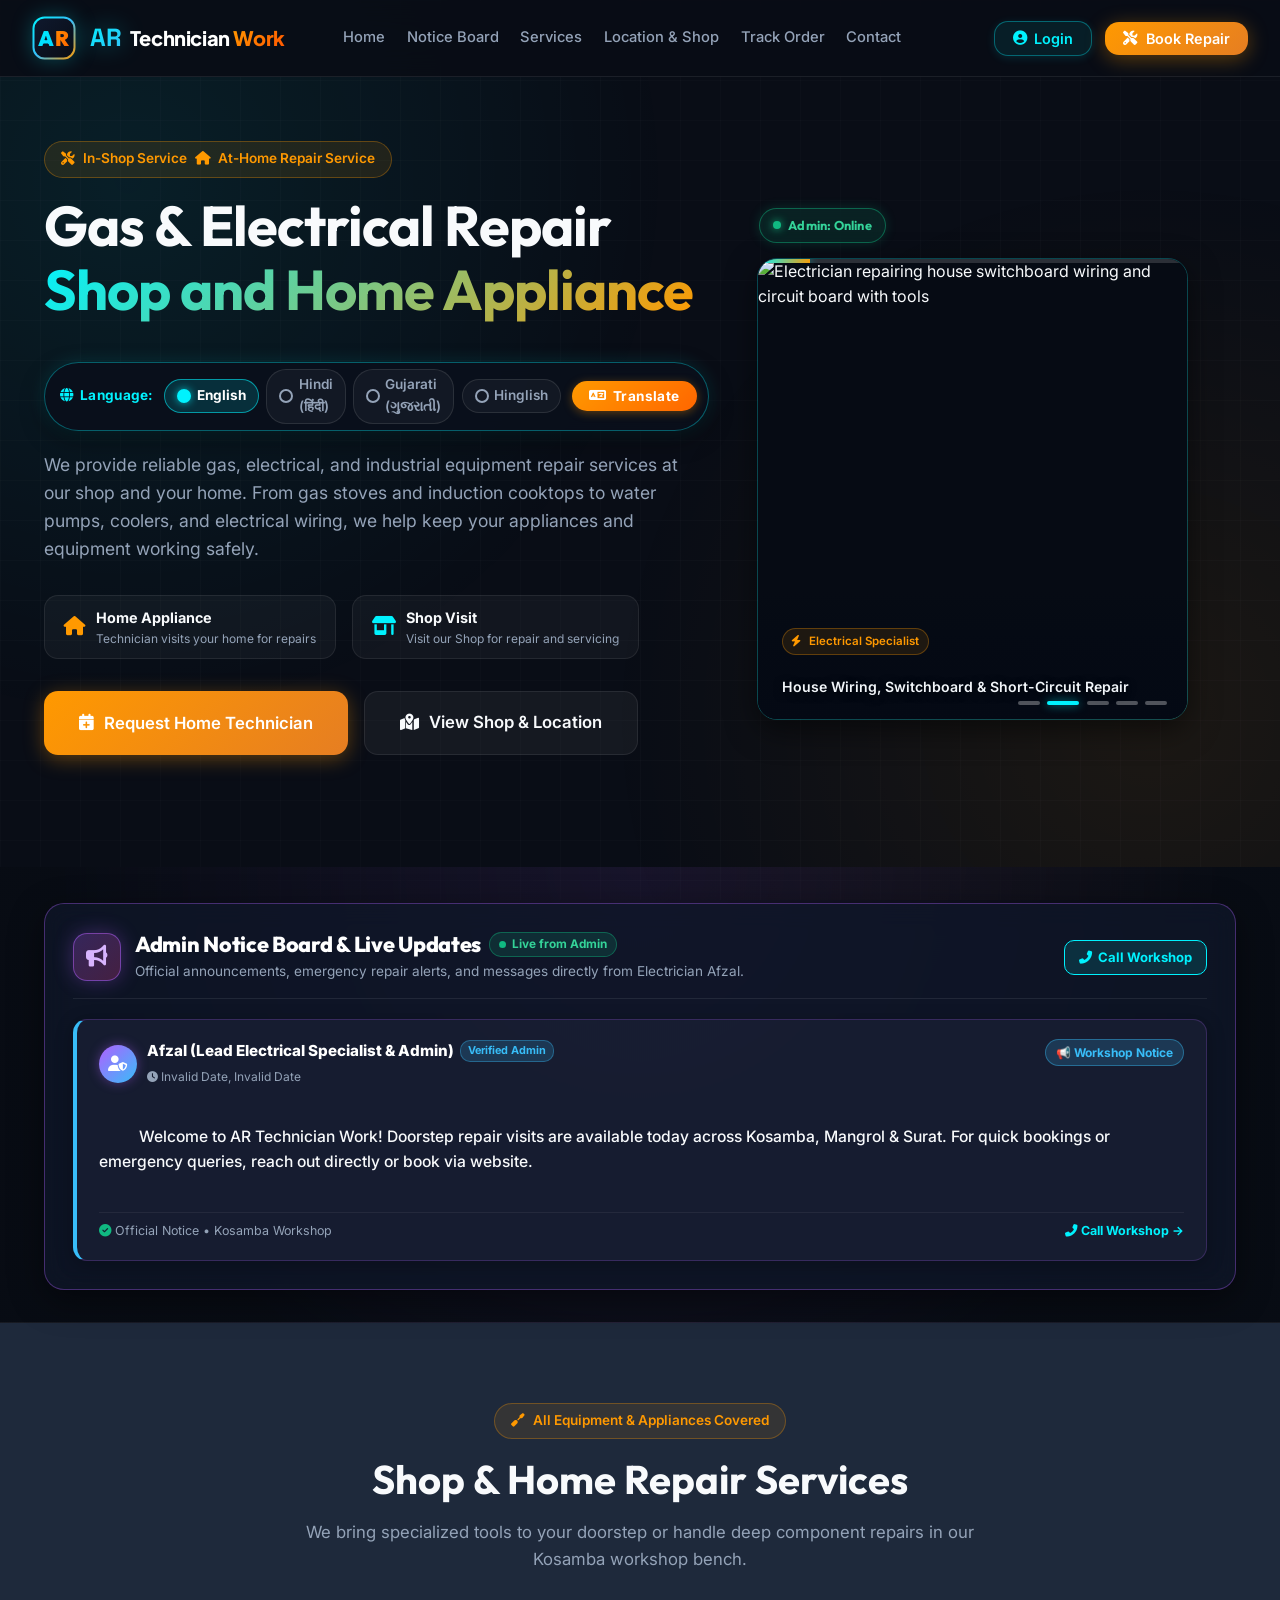
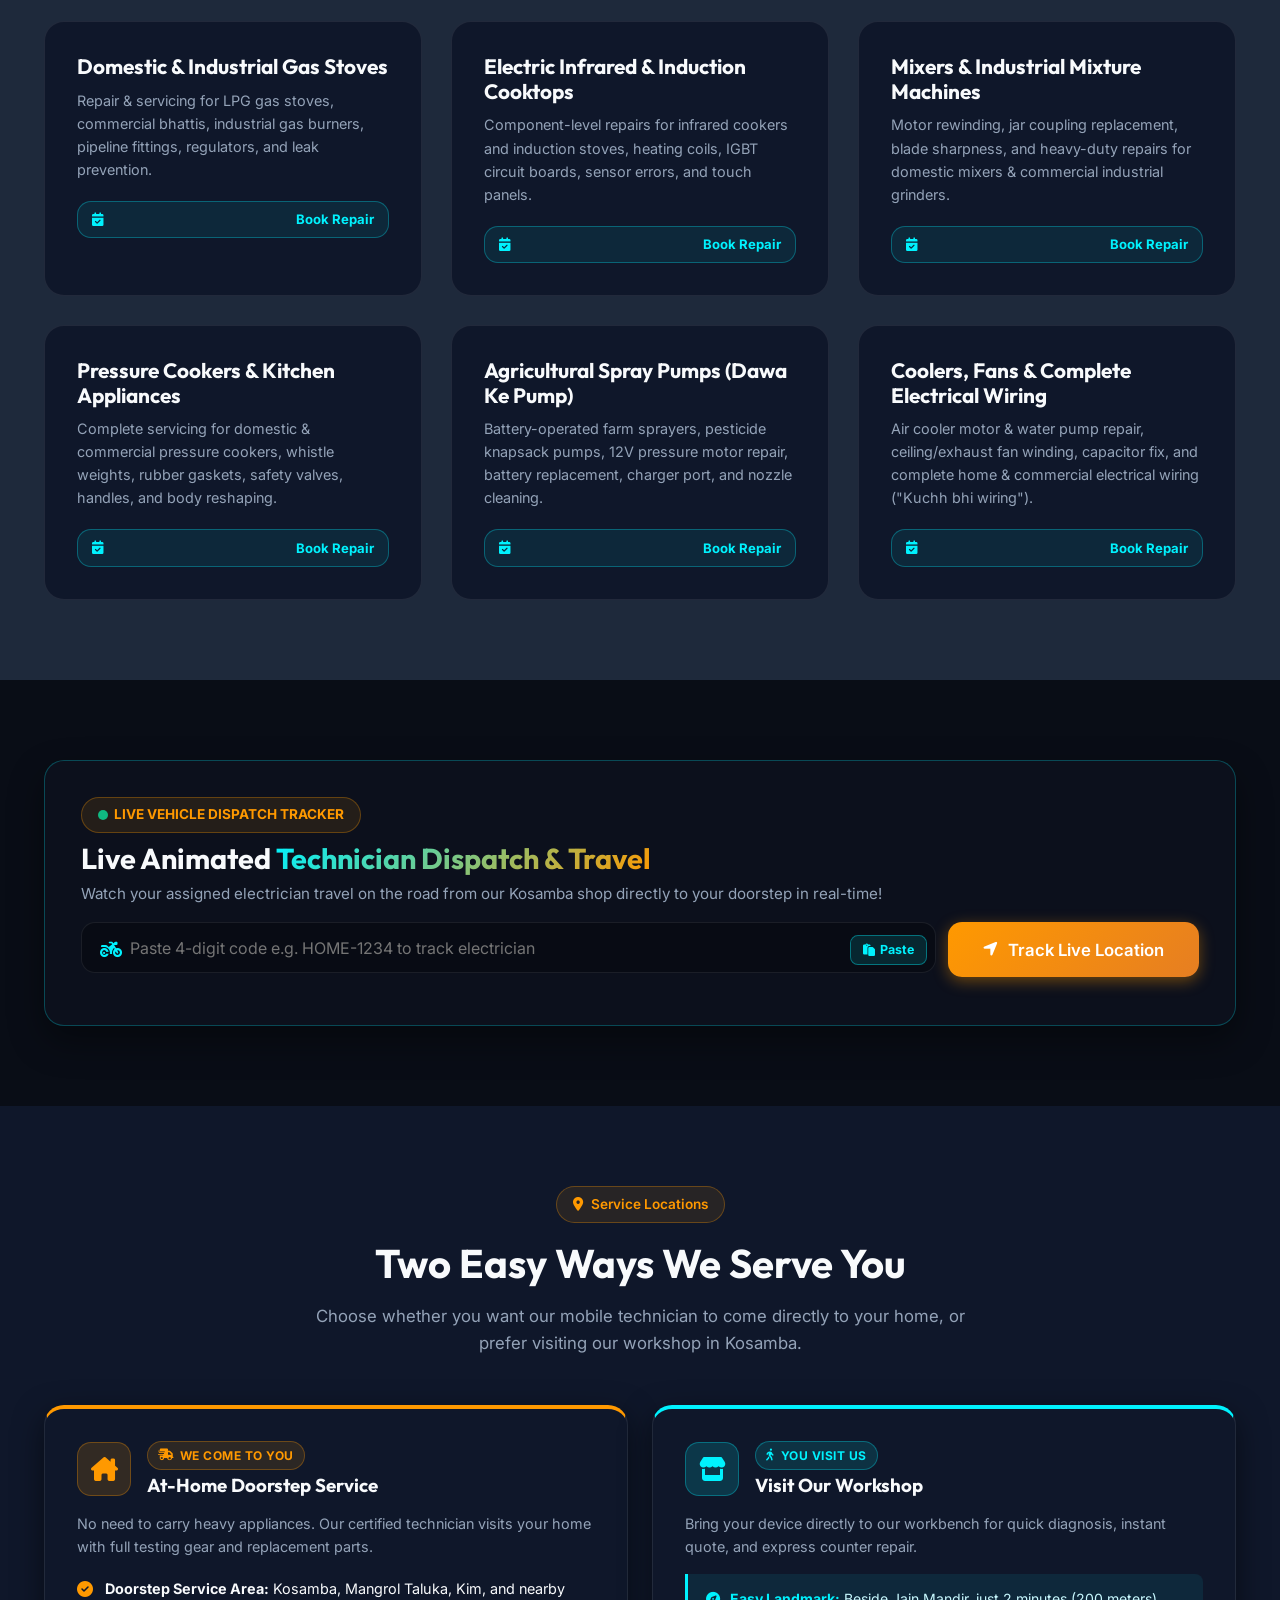
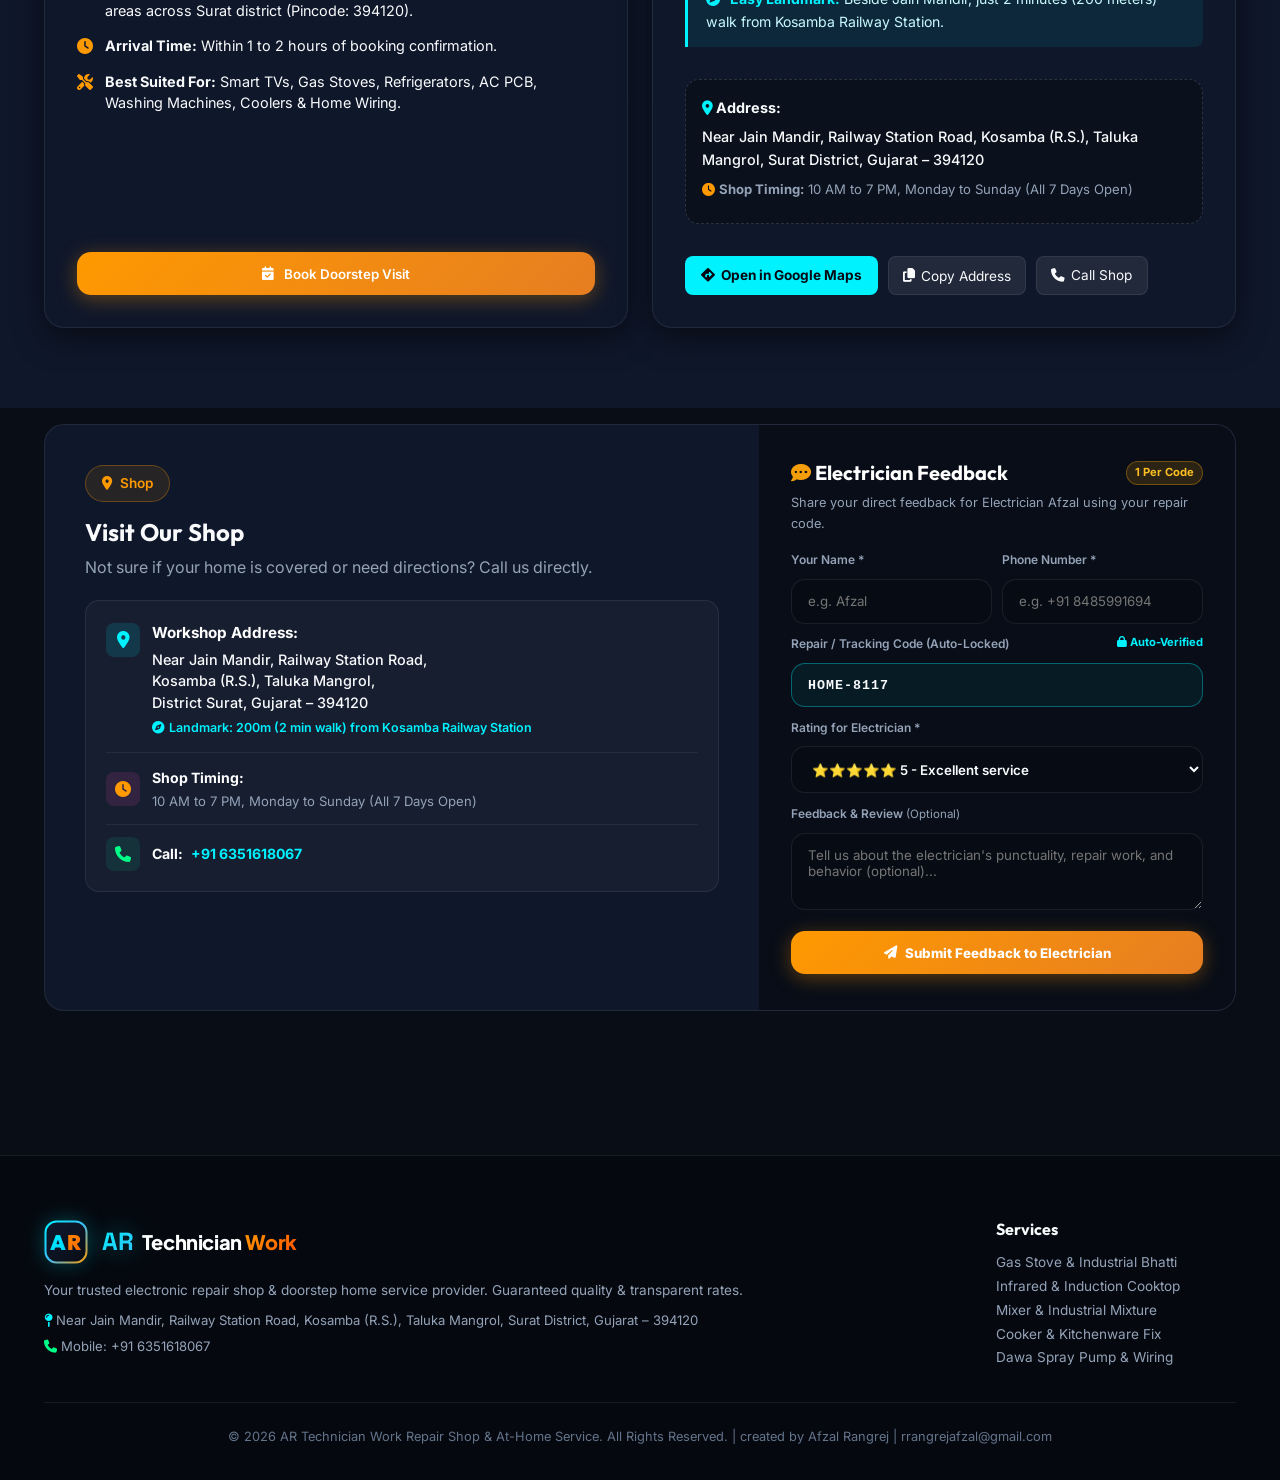
==== commit 515711f9: "Add Delete Booking option in customer dashboard with full sync across user and admin records" ====
--- a/index.html
+++ b/index.html
@@ -19,7 +19,7 @@
   <link rel="stylesheet" href="https://cdnjs.cloudflare.com/ajax/libs/font-awesome/6.4.0/css/all.min.css">
   <link rel="stylesheet" href="https://unpkg.com/leaflet@1.9.4/dist/leaflet.css" />
   <script src="https://unpkg.com/leaflet@1.9.4/dist/leaflet.js"></script>
-  <link rel="stylesheet" href="styles.css?v=20261123_v20">
+  <link rel="stylesheet" href="styles.css?v=20261123_v21">
 
   <script type="application/ld+json">
   {
@@ -1897,7 +1897,7 @@
     </div>
   </div>
 
-  <script src="script.js?v=20261123_v10"></script>
+  <script src="script.js?v=20261123_v11"></script>
 </body>
 
 </html>
--- a/styles.css
+++ b/styles.css
@@ -7833,6 +7833,31 @@
   display: none !important;
 }
 
+/* User Dashboard Delete Booking Button */
+.btn-delete-booking-dash {
+  background: rgba(239, 68, 68, 0.14) !important;
+  border: 1px solid rgba(239, 68, 68, 0.45) !important;
+  color: #fca5a5 !important;
+  border-radius: 8px;
+  padding: 3px 9px;
+  cursor: pointer;
+  font-weight: 700;
+  font-size: 0.75rem;
+  display: inline-flex;
+  align-items: center;
+  gap: 4px;
+  transition: all 0.2s ease;
+  user-select: none;
+}
+
+.btn-delete-booking-dash:hover {
+  background: rgba(239, 68, 68, 0.3) !important;
+  border-color: #ef4444 !important;
+  color: #ffffff !important;
+  transform: translateY(-1px);
+  box-shadow: 0 2px 10px rgba(239, 68, 68, 0.4);
+}
+
 .my-bookings-wrapper {
   background: rgba(15, 23, 42, 0.82);
   border: 1.5px solid rgba(0, 242, 254, 0.3);
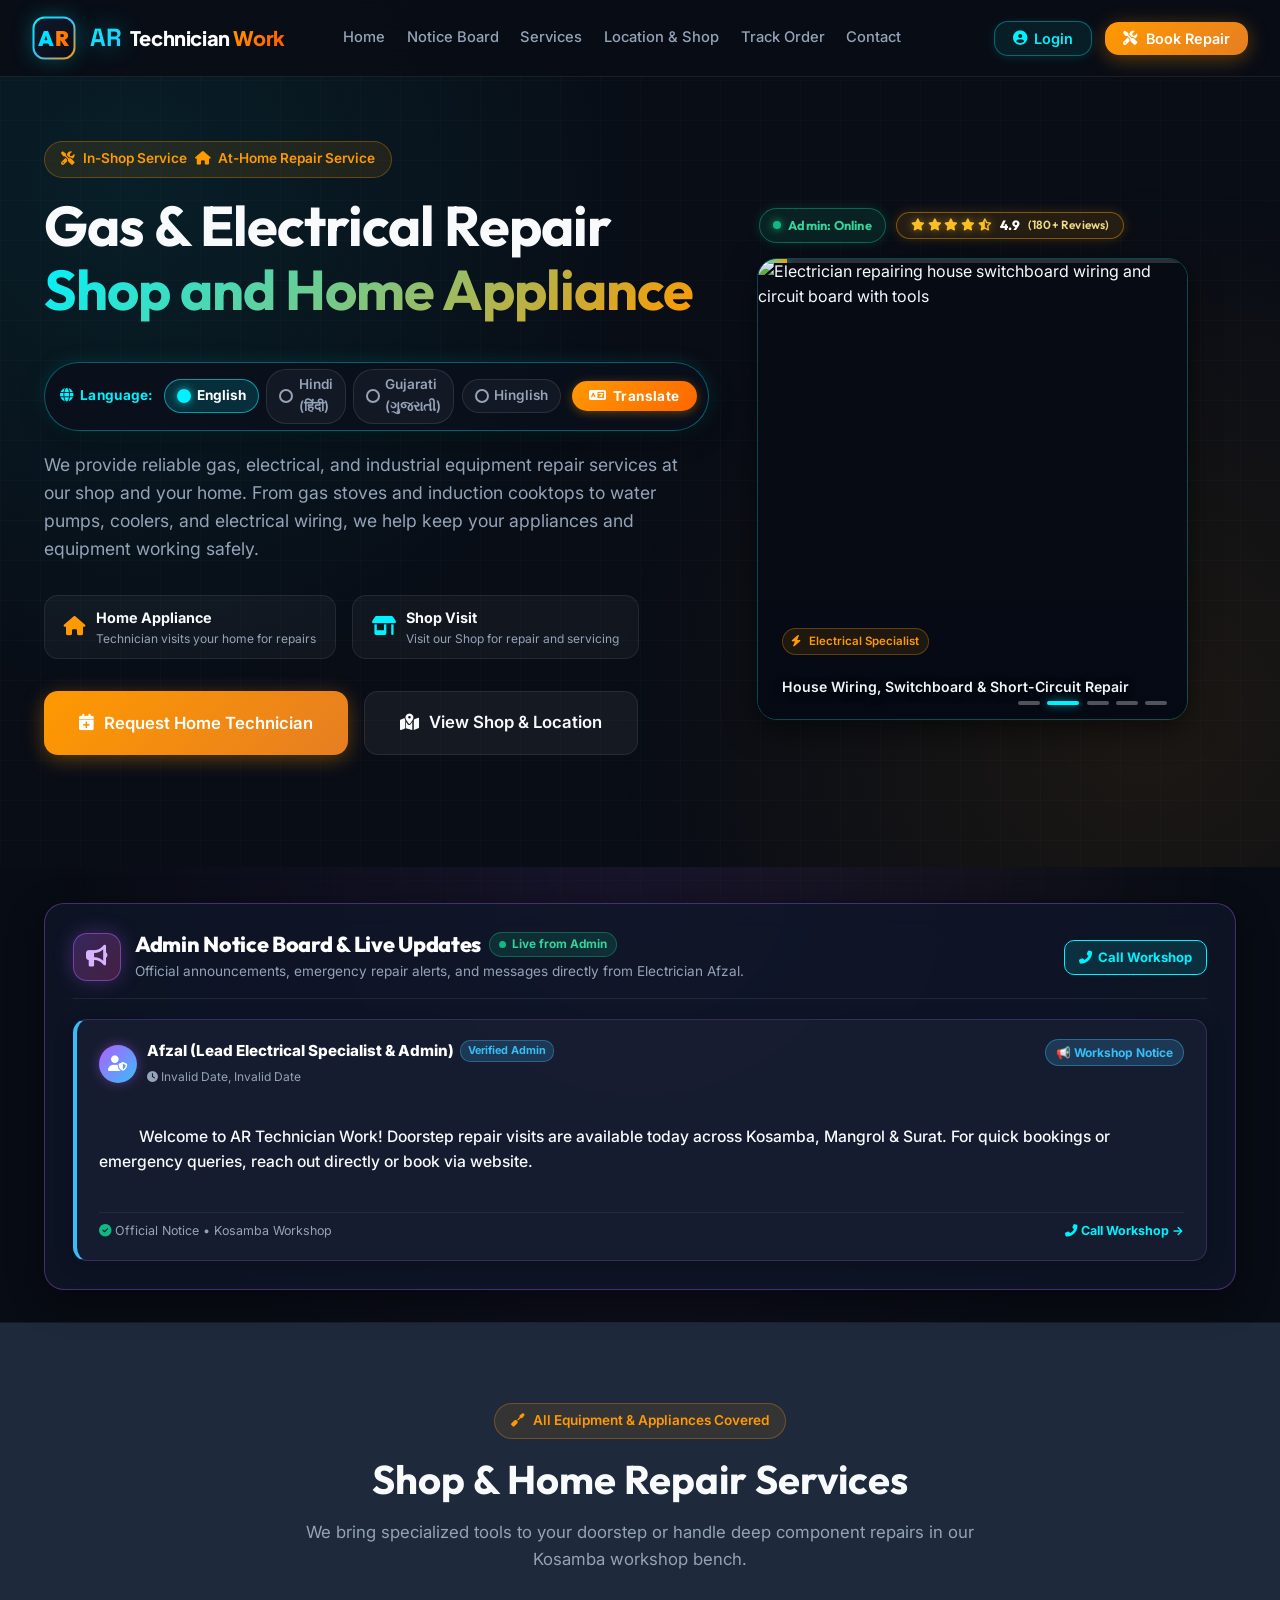
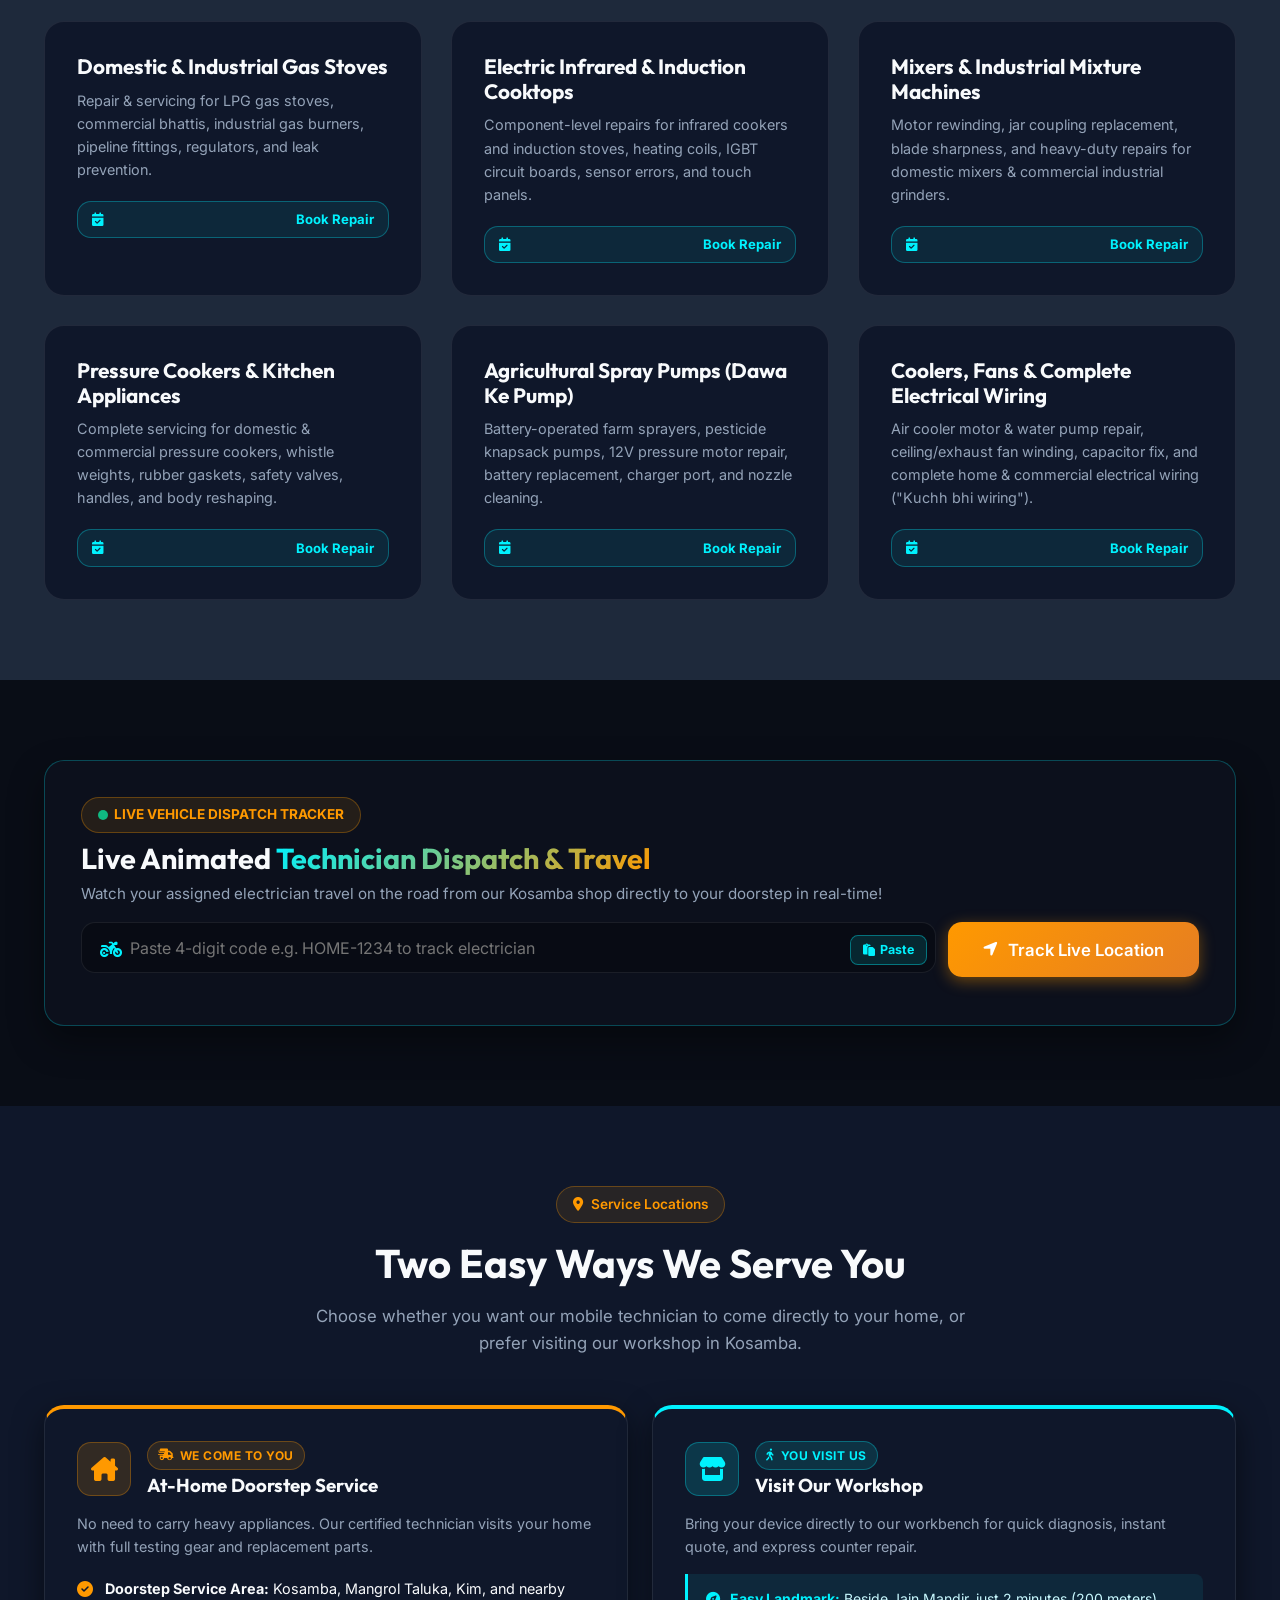
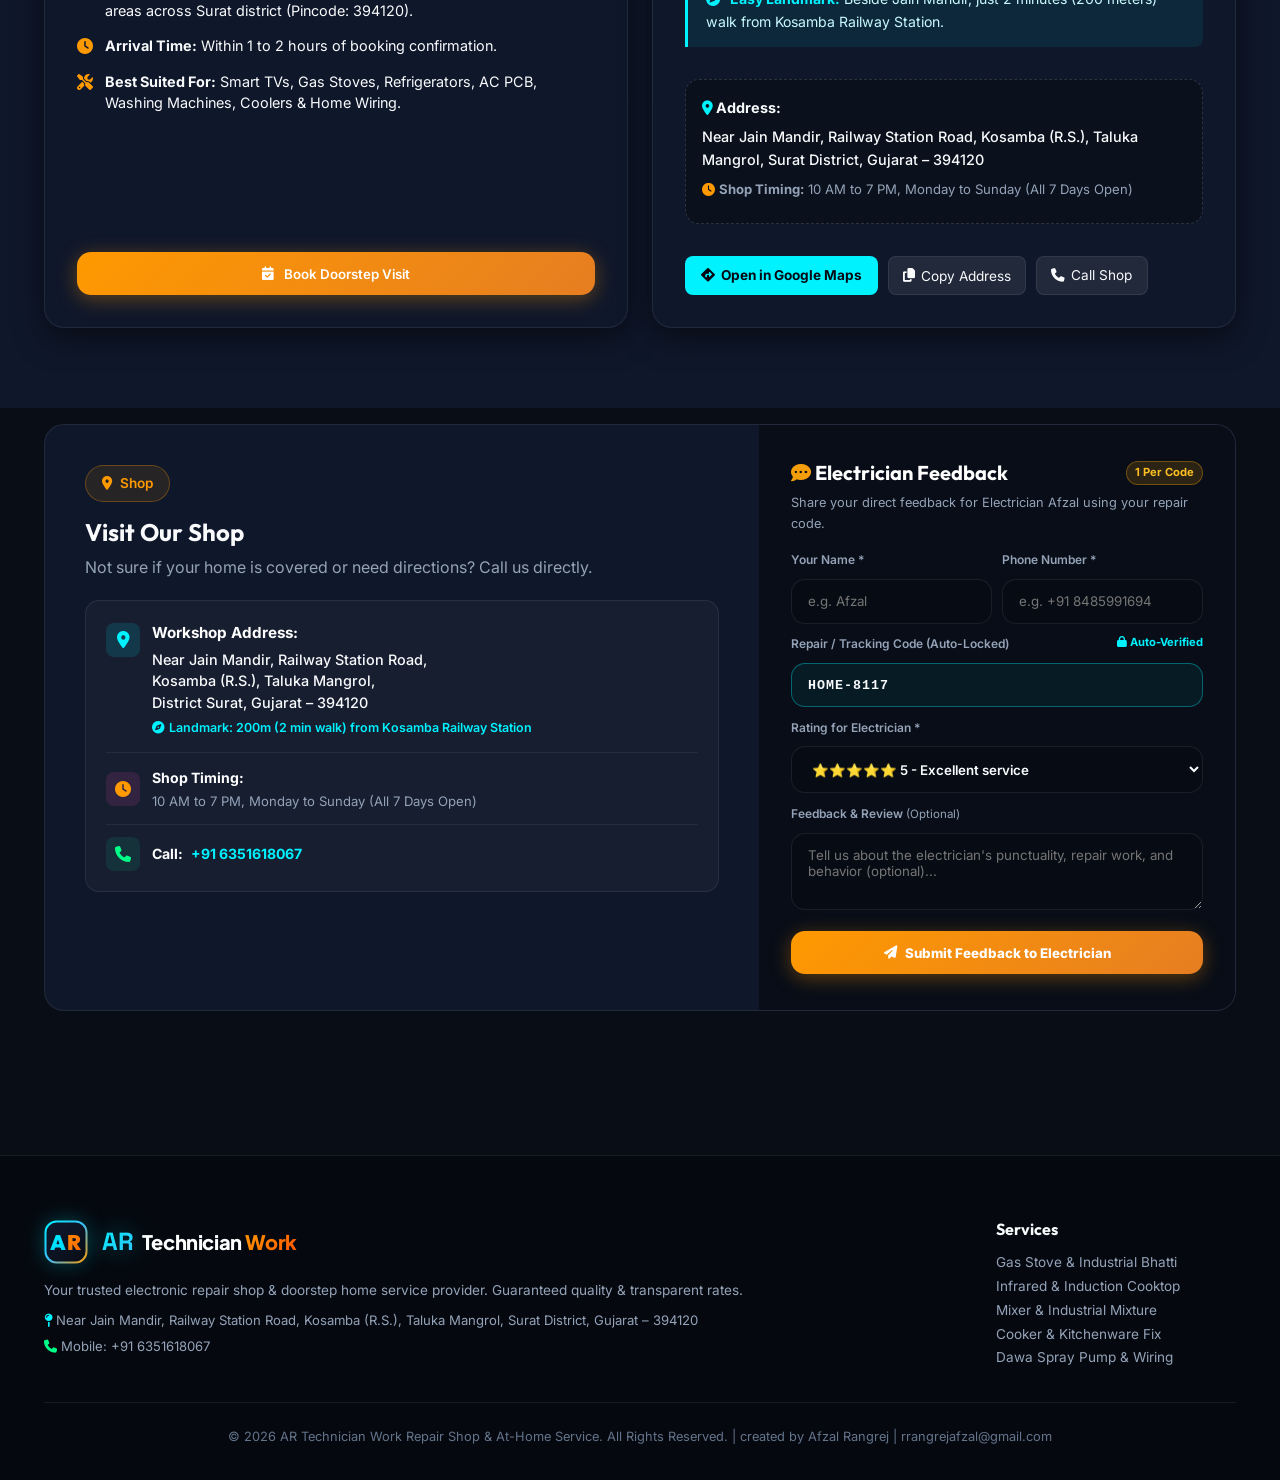
==== commit c2bee41f: "Feature: Prominently display admin average rating in hero section with verified trust details" ====
--- a/index.html
+++ b/index.html
@@ -19,7 +19,7 @@
   <link rel="stylesheet" href="https://cdnjs.cloudflare.com/ajax/libs/font-awesome/6.4.0/css/all.min.css">
   <link rel="stylesheet" href="https://unpkg.com/leaflet@1.9.4/dist/leaflet.css" />
   <script src="https://unpkg.com/leaflet@1.9.4/dist/leaflet.js"></script>
-  <link rel="stylesheet" href="styles.css?v=20261123_v21">
+  <link rel="stylesheet" href="styles.css?v=20261123_v22">
 
   <script type="application/ld+json">
   {
@@ -241,6 +241,19 @@
             <div id="admin-status-indicator" class="admin-status-pill online" title="Admin is Online & Available">
               <span class="status-dot"></span>
               <span id="admin-status-label" class="status-label">Admin: Online</span>
+            </div>
+
+            <!-- Prominent Admin / Technician Average Rating Pill -->
+            <div id="admin-rating-pill" class="admin-rating-pill" role="button" tabindex="0" title="Afzal (Admin) Verified Customer Rating: 4.9 / 5 • Click to view details">
+              <div class="rating-stars-gold">
+                <i class="fas fa-star"></i>
+                <i class="fas fa-star"></i>
+                <i class="fas fa-star"></i>
+                <i class="fas fa-star"></i>
+                <i class="fas fa-star-half-stroke"></i>
+              </div>
+              <span class="rating-score" id="admin-avg-score">4.9</span>
+              <span class="rating-reviews-count" id="admin-reviews-total">(180+ Reviews)</span>
             </div>
 
 
@@ -1294,6 +1307,70 @@
     </div>
   </div>
 
+  <!-- Admin Verified Rating & Trust Modal -->
+  <div id="admin-rating-trust-modal" class="modal-overlay" style="display:none;">
+    <div class="modal-card"
+      style="max-width: 440px; background: #0c0817; border: 1.5px solid rgba(245, 158, 11, 0.45); box-shadow: 0 10px 40px rgba(0,0,0,0.85), 0 0 30px rgba(245, 158, 11, 0.25); text-align: center; border-radius: 18px; padding: 1.6rem 1.4rem;">
+      <button id="admin-rating-trust-close" class="modal-close" aria-label="Close Modal"><i class="fas fa-times"></i></button>
+
+      <div
+        style="width: 58px; height: 58px; margin: 0 auto 0.75rem; border-radius: 50%; background: rgba(245, 158, 11, 0.15); border: 1.5px solid #f59e0b; display: flex; align-items: center; justify-content: center; font-size: 1.6rem; color: #fbbf24; box-shadow: 0 0 16px rgba(245, 158, 11, 0.35);">
+        <i class="fas fa-certificate"></i>
+      </div>
+
+      <h3 style="font-size: 1.25rem; font-weight: 800; color: #fff; margin-bottom: 0.25rem; font-family: 'Outfit', sans-serif;">
+        Afzal <span
+          style="font-size: 0.8rem; font-weight: 600; color: #34d399; background: rgba(16, 185, 129, 0.15); border: 1px solid rgba(16, 185, 129, 0.4); padding: 2px 8px; border-radius: 999px; margin-left: 4px;"><i
+            class="fas fa-check-circle"></i> Admin</span>
+      </h3>
+      <p style="font-size: 0.82rem; color: var(--text-muted); margin-bottom: 1rem;">
+        Certified Master Appliance & Electrical Specialist (Kosamba & Surat)
+      </p>
+
+      <div
+        style="background: rgba(255, 255, 255, 0.04); border: 1px solid rgba(245, 158, 11, 0.25); border-radius: 14px; padding: 0.9rem; margin-bottom: 1.1rem;">
+        <div style="display: flex; align-items: center; justify-content: center; gap: 0.5rem; margin-bottom: 0.35rem;">
+          <span style="font-size: 1.8rem; font-weight: 800; color: #fbbf24; font-family: 'Outfit', sans-serif;"
+            id="modal-admin-rating-score">4.9</span>
+          <div style="color: #fbbf24; font-size: 1.1rem; display: flex; gap: 2px;">
+            <i class="fas fa-star"></i>
+            <i class="fas fa-star"></i>
+            <i class="fas fa-star"></i>
+            <i class="fas fa-star"></i>
+            <i class="fas fa-star-half-stroke"></i>
+          </div>
+        </div>
+        <p style="font-size: 0.8rem; color: #fde68a; font-weight: 600; margin: 0;" id="modal-admin-rating-sub">
+          180+ Verified Customer Doorstep & Workshop Services
+        </p>
+      </div>
+
+      <div style="display: grid; grid-template-columns: 1fr 1fr; gap: 0.5rem; text-align: left; margin-bottom: 1.2rem; font-size: 0.78rem;">
+        <div style="background: rgba(255,255,255,0.03); border: 1px solid rgba(255,255,255,0.07); padding: 0.55rem 0.65rem; border-radius: 8px; color: #e2e8f0;">
+          <i class="fas fa-shield-halved" style="color:#10b981; margin-right:4px;"></i> 30-Day Guarantee
+        </div>
+        <div style="background: rgba(255,255,255,0.03); border: 1px solid rgba(255,255,255,0.07); padding: 0.55rem 0.65rem; border-radius: 8px; color: #e2e8f0;">
+          <i class="fas fa-bolt" style="color:#fbbf24; margin-right:4px;"></i> Fast Response
+        </div>
+        <div style="background: rgba(255,255,255,0.03); border: 1px solid rgba(255,255,255,0.07); padding: 0.55rem 0.65rem; border-radius: 8px; color: #e2e8f0;">
+          <i class="fas fa-screwdriver-wrench" style="color:#00f2fe; margin-right:4px;"></i> Genuine Parts
+        </div>
+        <div style="background: rgba(255,255,255,0.03); border: 1px solid rgba(255,255,255,0.07); padding: 0.55rem 0.65rem; border-radius: 8px; color: #e2e8f0;">
+          <i class="fas fa-user-check" style="color:#a855f7; margin-right:4px;"></i> 100% Verified
+        </div>
+      </div>
+
+      <div style="display: flex; gap: 0.65rem;">
+        <button type="button" class="btn btn-secondary btn-sm" id="btn-rating-modal-review" style="flex: 1; font-size: 0.78rem;">
+          <i class="fas fa-star" style="color:#fbbf24;"></i> Rate / Review
+        </button>
+        <button type="button" class="btn btn-amber btn-sm trigger-booking" id="btn-rating-modal-book" style="flex: 1.2; font-size: 0.78rem;">
+          <i class="fas fa-calendar-check"></i> Book Repair
+        </button>
+      </div>
+    </div>
+  </div>
+
   <!-- Customer Rating & Review Modal -->
   <div id="customer-review-modal" class="modal-overlay">
     <div class="modal-card"
@@ -1897,7 +1974,7 @@
     </div>
   </div>
 
-  <script src="script.js?v=20261123_v11"></script>
+  <script src="script.js?v=20261123_v12"></script>
 </body>
 
 </html>
--- a/styles.css
+++ b/styles.css
@@ -707,6 +707,89 @@
   100% {
     transform: scale(0.95);
     box-shadow: 0 0 0 0 rgba(239, 68, 68, 0);
+  }
+}
+
+/* ========================================================
+   ADMIN / TECHNICIAN AVERAGE RATING PILL (HERO SECTION)
+   ======================================================== */
+.admin-rating-pill {
+  position: relative;
+  display: inline-flex;
+  align-items: center;
+  gap: 0.5rem;
+  padding: 0.38rem 0.85rem;
+  border-radius: 999px;
+  font-size: 0.8rem;
+  font-weight: 700;
+  font-family: 'Outfit', sans-serif;
+  letter-spacing: 0.2px;
+  background: rgba(245, 158, 11, 0.12);
+  border: 1.5px solid rgba(245, 158, 11, 0.45);
+  color: #fbbf24;
+  box-shadow: 0 0 12px rgba(245, 158, 11, 0.2);
+  backdrop-filter: blur(8px);
+  cursor: pointer;
+  user-select: none;
+  white-space: nowrap;
+  transition: all 0.25s cubic-bezier(0.34, 1.56, 0.64, 1);
+}
+
+.admin-rating-pill:hover {
+  transform: translateY(-1px);
+  background: rgba(245, 158, 11, 0.22);
+  border-color: #f59e0b;
+  box-shadow: 0 0 18px rgba(245, 158, 11, 0.38);
+}
+
+.admin-rating-pill:active {
+  transform: translateY(0) scale(0.98);
+}
+
+.admin-rating-pill .rating-stars-gold {
+  display: inline-flex;
+  align-items: center;
+  gap: 2.5px;
+  color: #fbbf24;
+  font-size: 0.76rem;
+  filter: drop-shadow(0 0 4px rgba(251, 191, 36, 0.5));
+}
+
+.admin-rating-pill .rating-score {
+  color: #ffffff;
+  font-weight: 800;
+  font-size: 0.84rem;
+  letter-spacing: 0.3px;
+  line-height: 1;
+}
+
+.admin-rating-pill .rating-reviews-count {
+  color: #fde68a;
+  font-weight: 600;
+  font-size: 0.74rem;
+  opacity: 0.95;
+  line-height: 1;
+}
+
+@media (max-width: 480px) {
+  .hero-status-row {
+    gap: 0.45rem;
+    margin-bottom: 0.35rem;
+  }
+  .admin-rating-pill,
+  .admin-status-pill {
+    padding: 0.32rem 0.68rem;
+    font-size: 0.76rem;
+  }
+  .admin-rating-pill .rating-stars-gold {
+    font-size: 0.7rem;
+    gap: 1.5px;
+  }
+  .admin-rating-pill .rating-score {
+    font-size: 0.78rem;
+  }
+  .admin-rating-pill .rating-reviews-count {
+    font-size: 0.7rem;
   }
 }
 
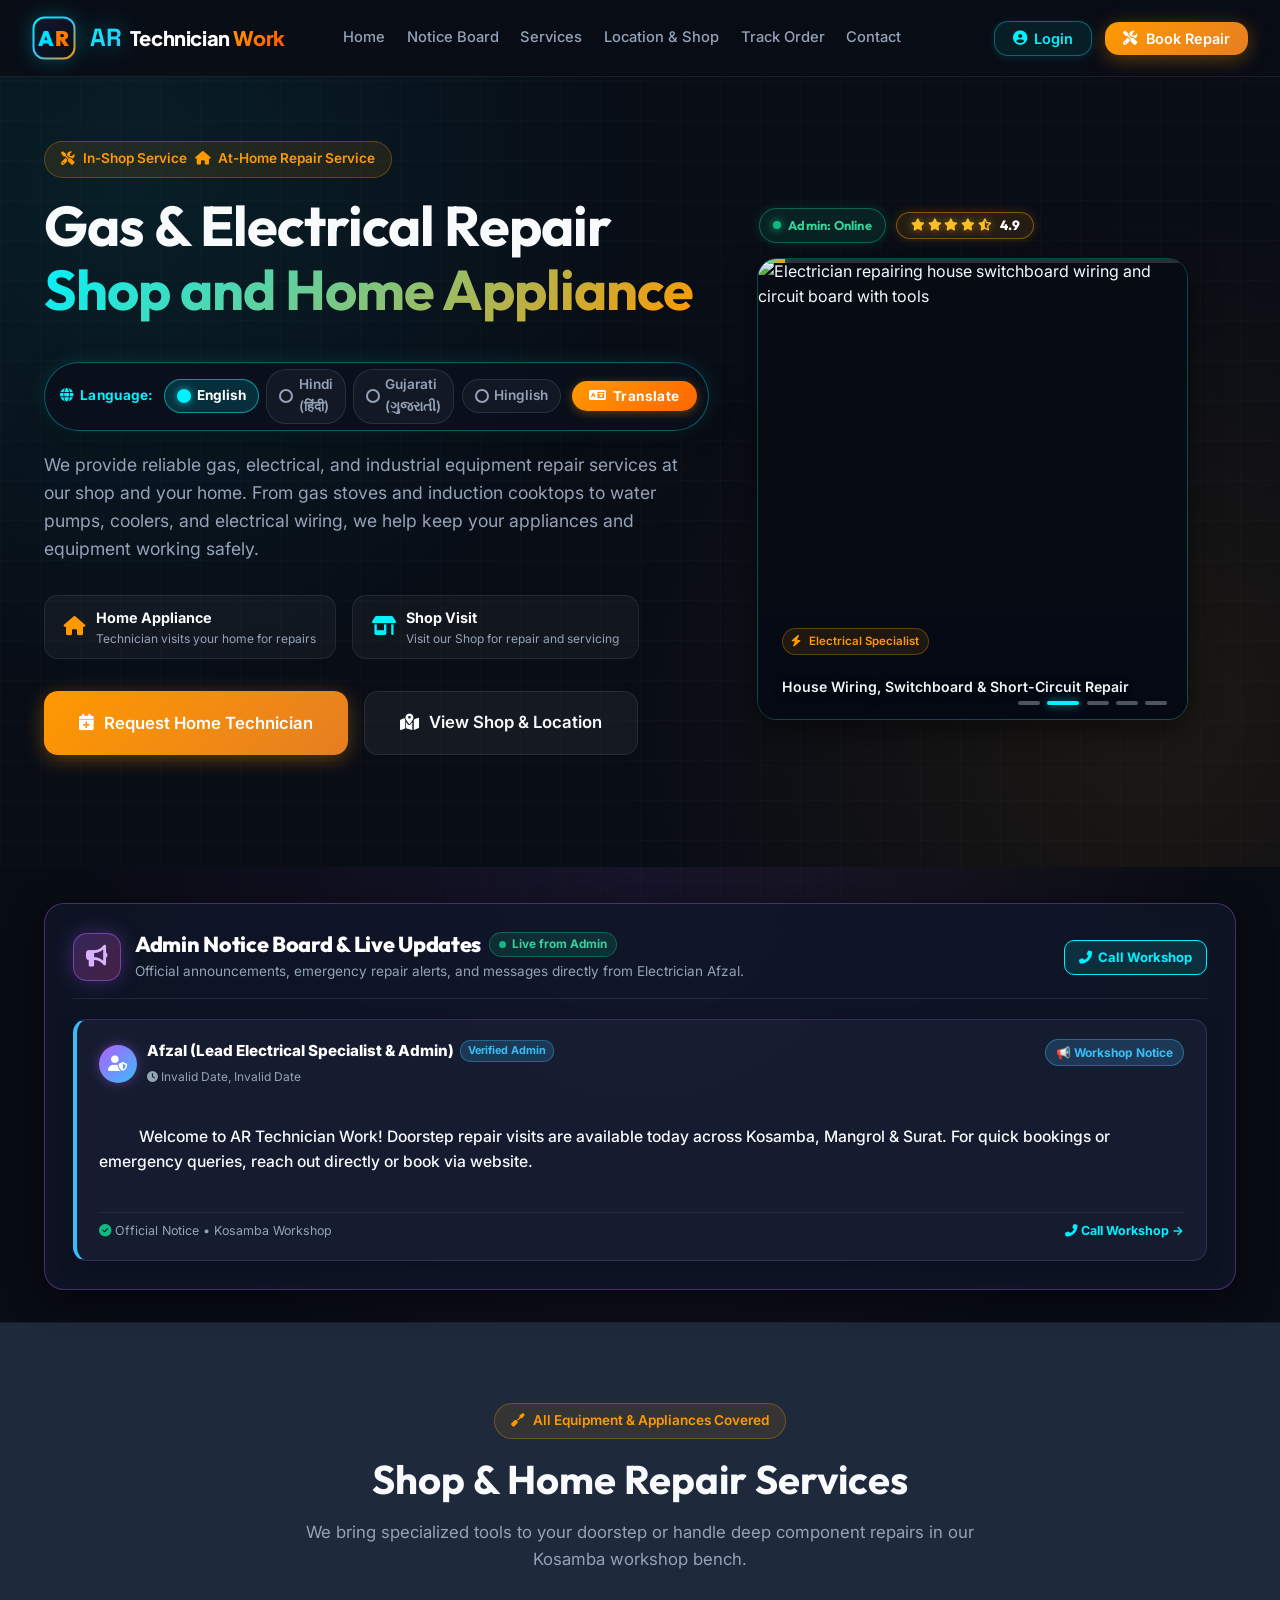
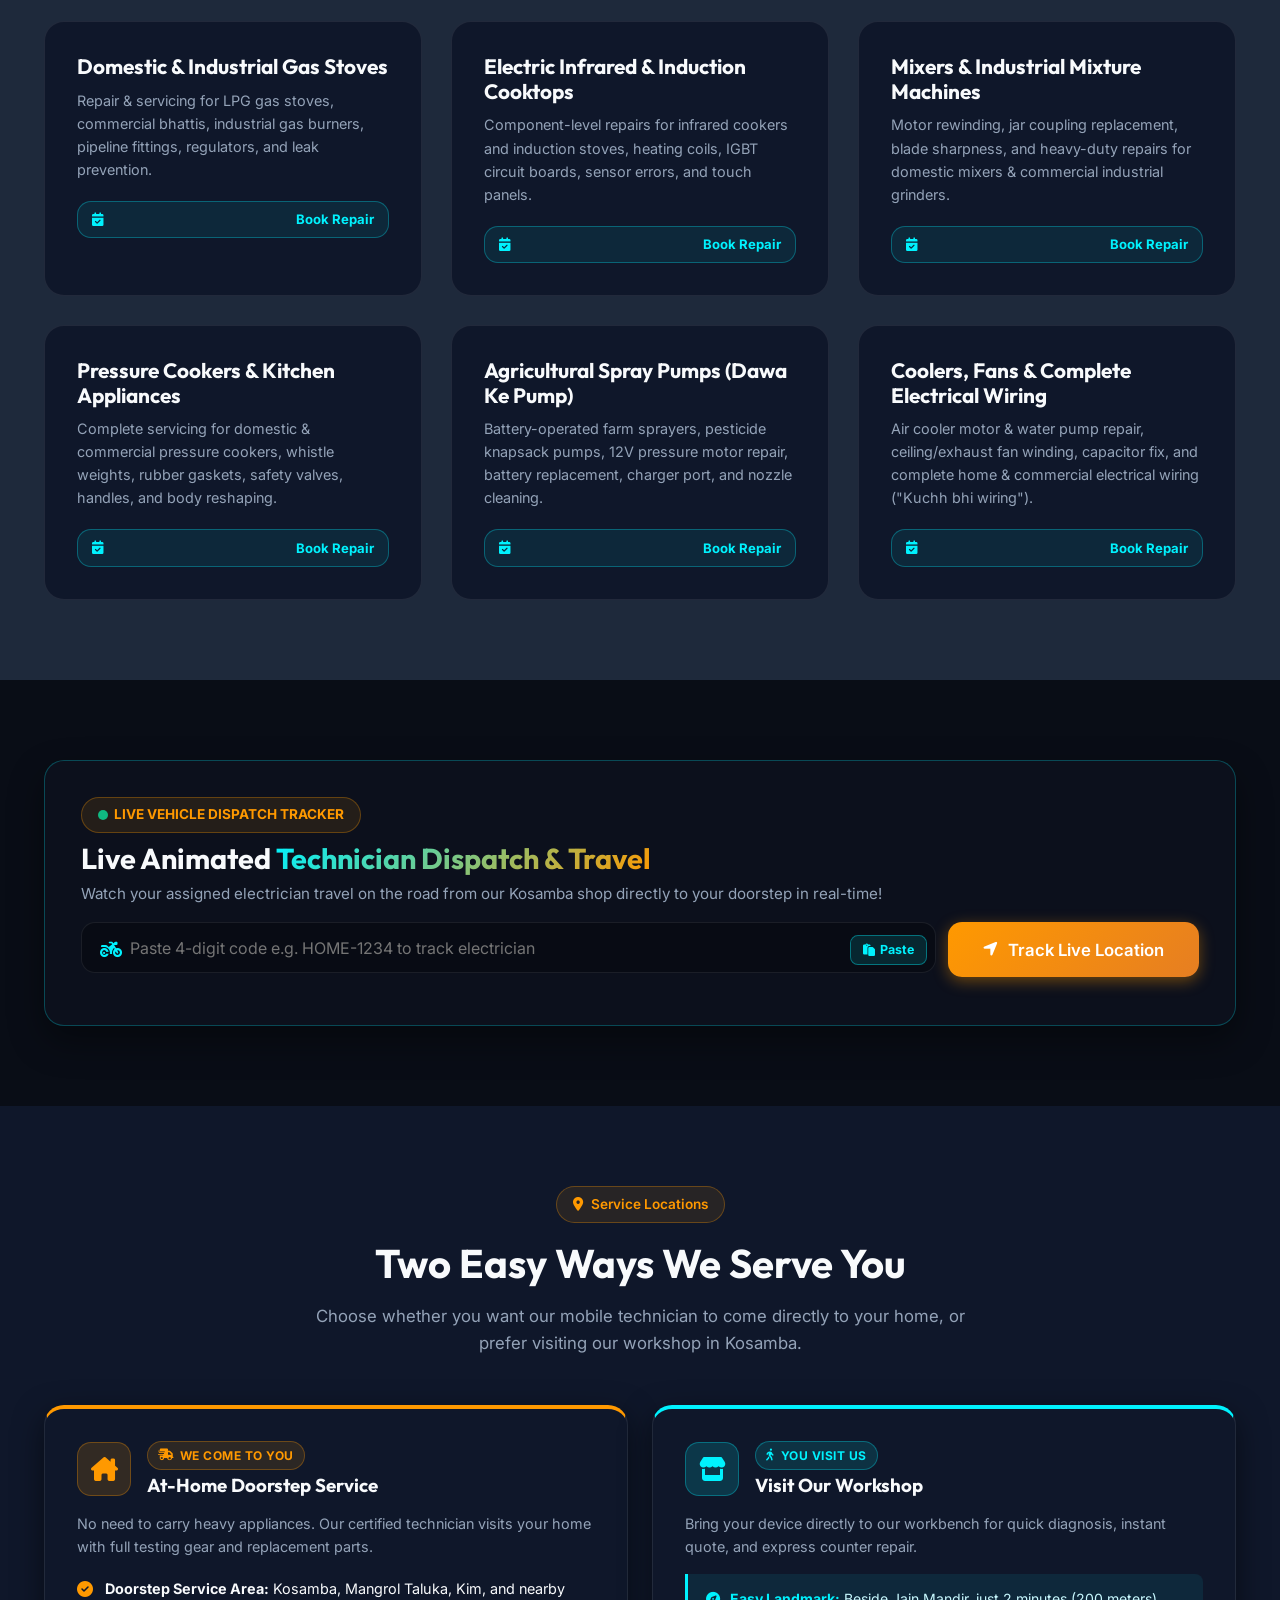
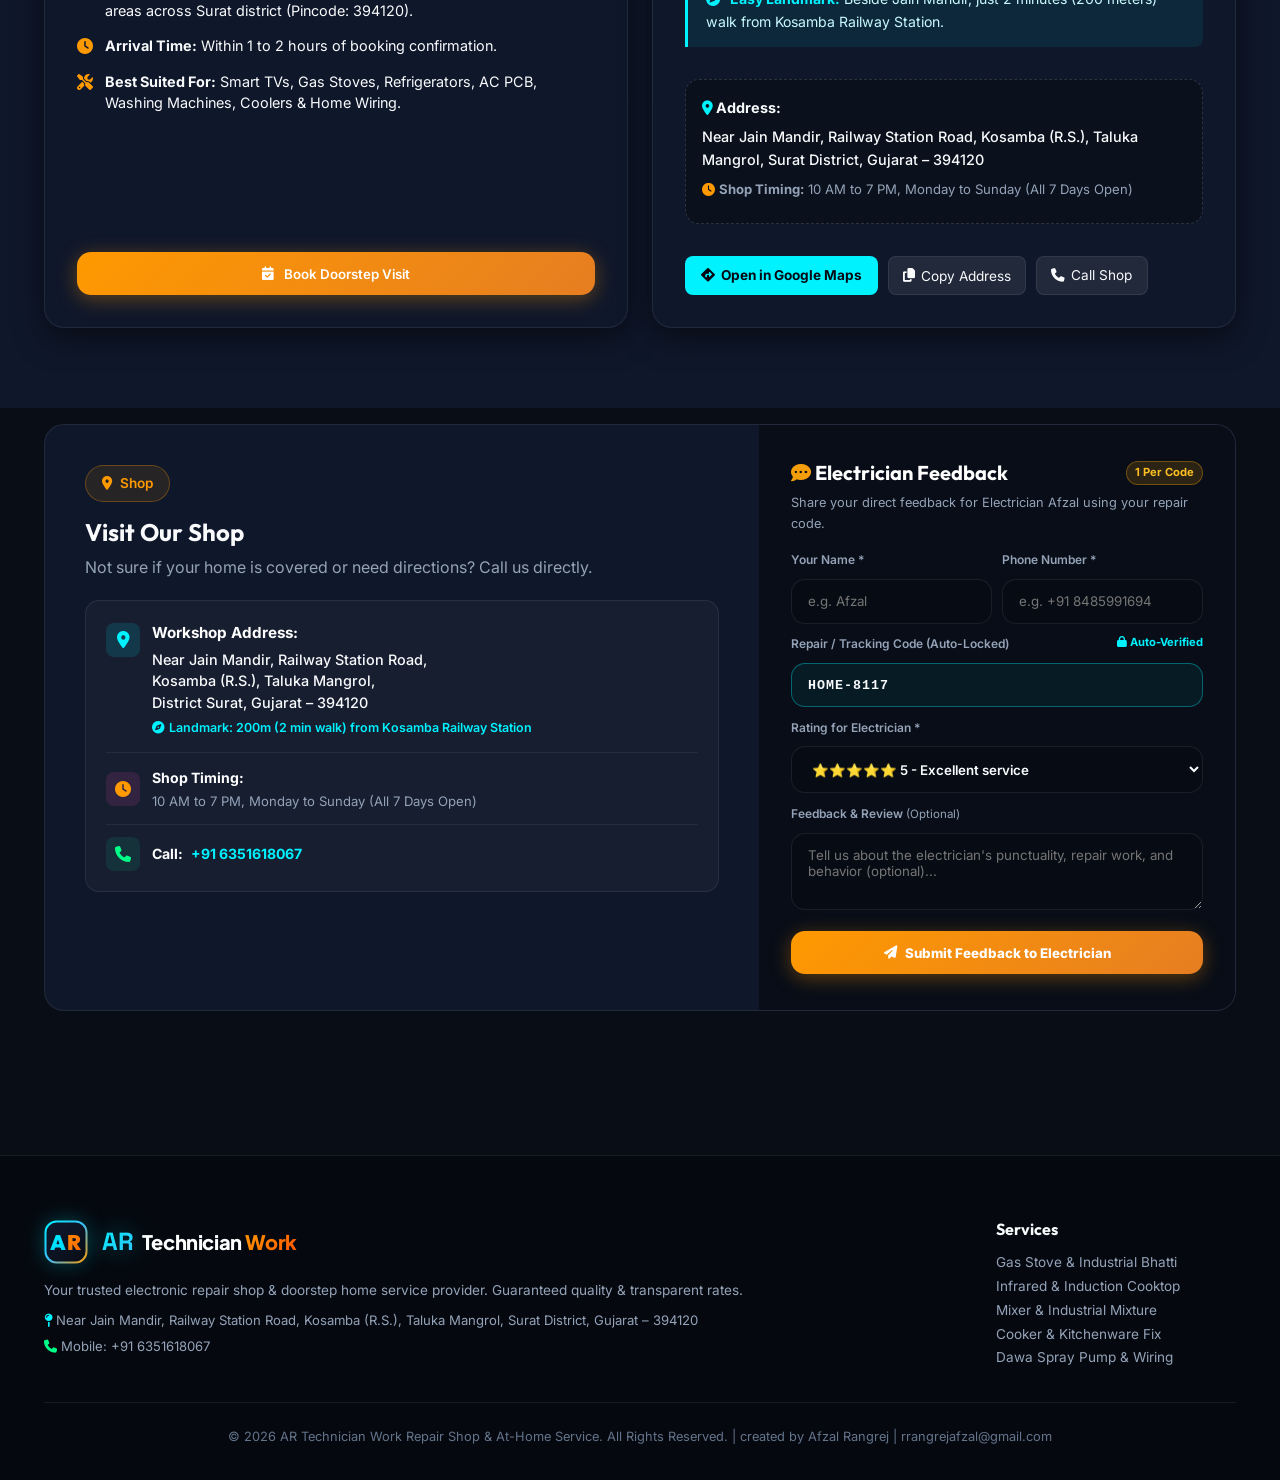
==== commit 8aefb402: "UI: Remove 180+ count text from rating display, keeping sleek 4.9 star badge" ====
--- a/index.html
+++ b/index.html
@@ -19,7 +19,7 @@
   <link rel="stylesheet" href="https://cdnjs.cloudflare.com/ajax/libs/font-awesome/6.4.0/css/all.min.css">
   <link rel="stylesheet" href="https://unpkg.com/leaflet@1.9.4/dist/leaflet.css" />
   <script src="https://unpkg.com/leaflet@1.9.4/dist/leaflet.js"></script>
-  <link rel="stylesheet" href="styles.css?v=20261123_v22">
+  <link rel="stylesheet" href="styles.css?v=20261123_v23">
 
   <script type="application/ld+json">
   {
@@ -253,7 +253,6 @@
                 <i class="fas fa-star-half-stroke"></i>
               </div>
               <span class="rating-score" id="admin-avg-score">4.9</span>
-              <span class="rating-reviews-count" id="admin-reviews-total">(180+ Reviews)</span>
             </div>
 
 
@@ -1341,7 +1340,7 @@
           </div>
         </div>
         <p style="font-size: 0.8rem; color: #fde68a; font-weight: 600; margin: 0;" id="modal-admin-rating-sub">
-          180+ Verified Customer Doorstep & Workshop Services
+          Verified Customer Doorstep & Workshop Services
         </p>
       </div>
 
@@ -1974,7 +1973,7 @@
     </div>
   </div>
 
-  <script src="script.js?v=20261123_v12"></script>
+  <script src="script.js?v=20261123_v13"></script>
 </body>
 
 </html>
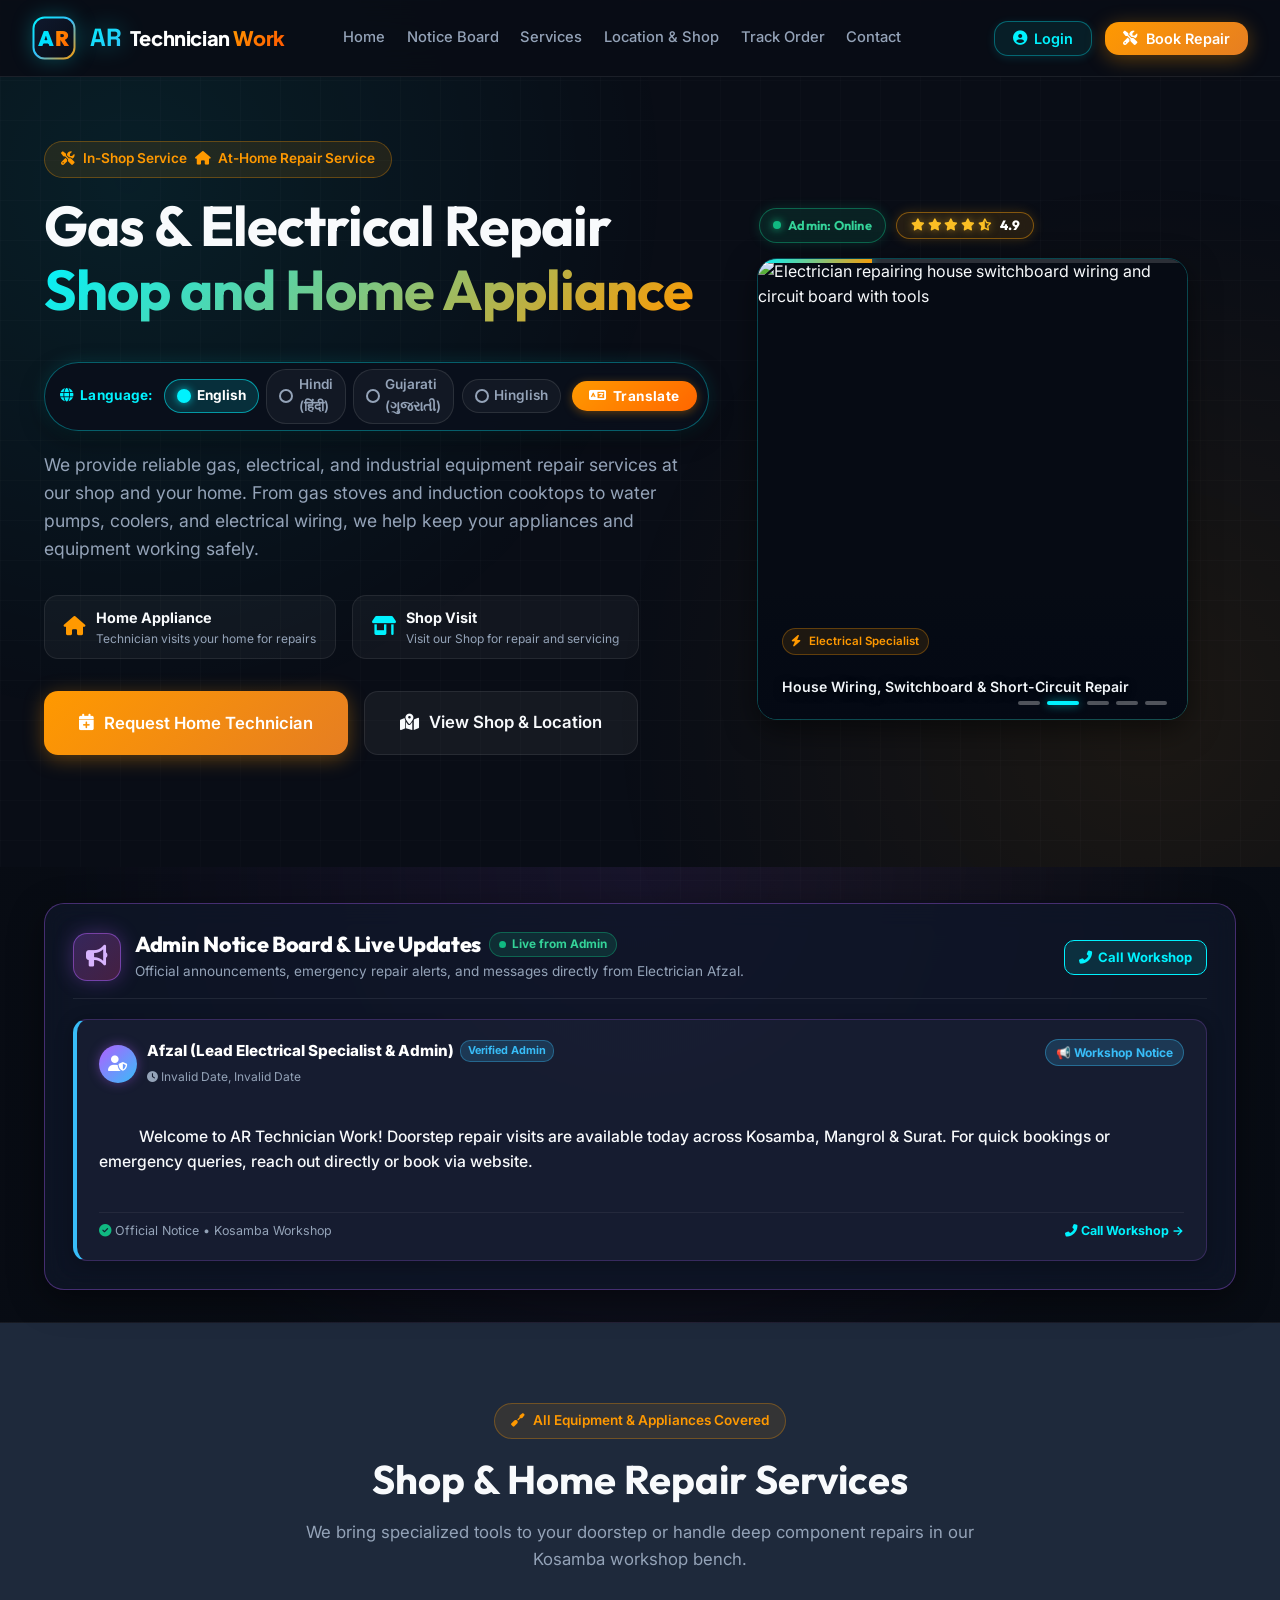
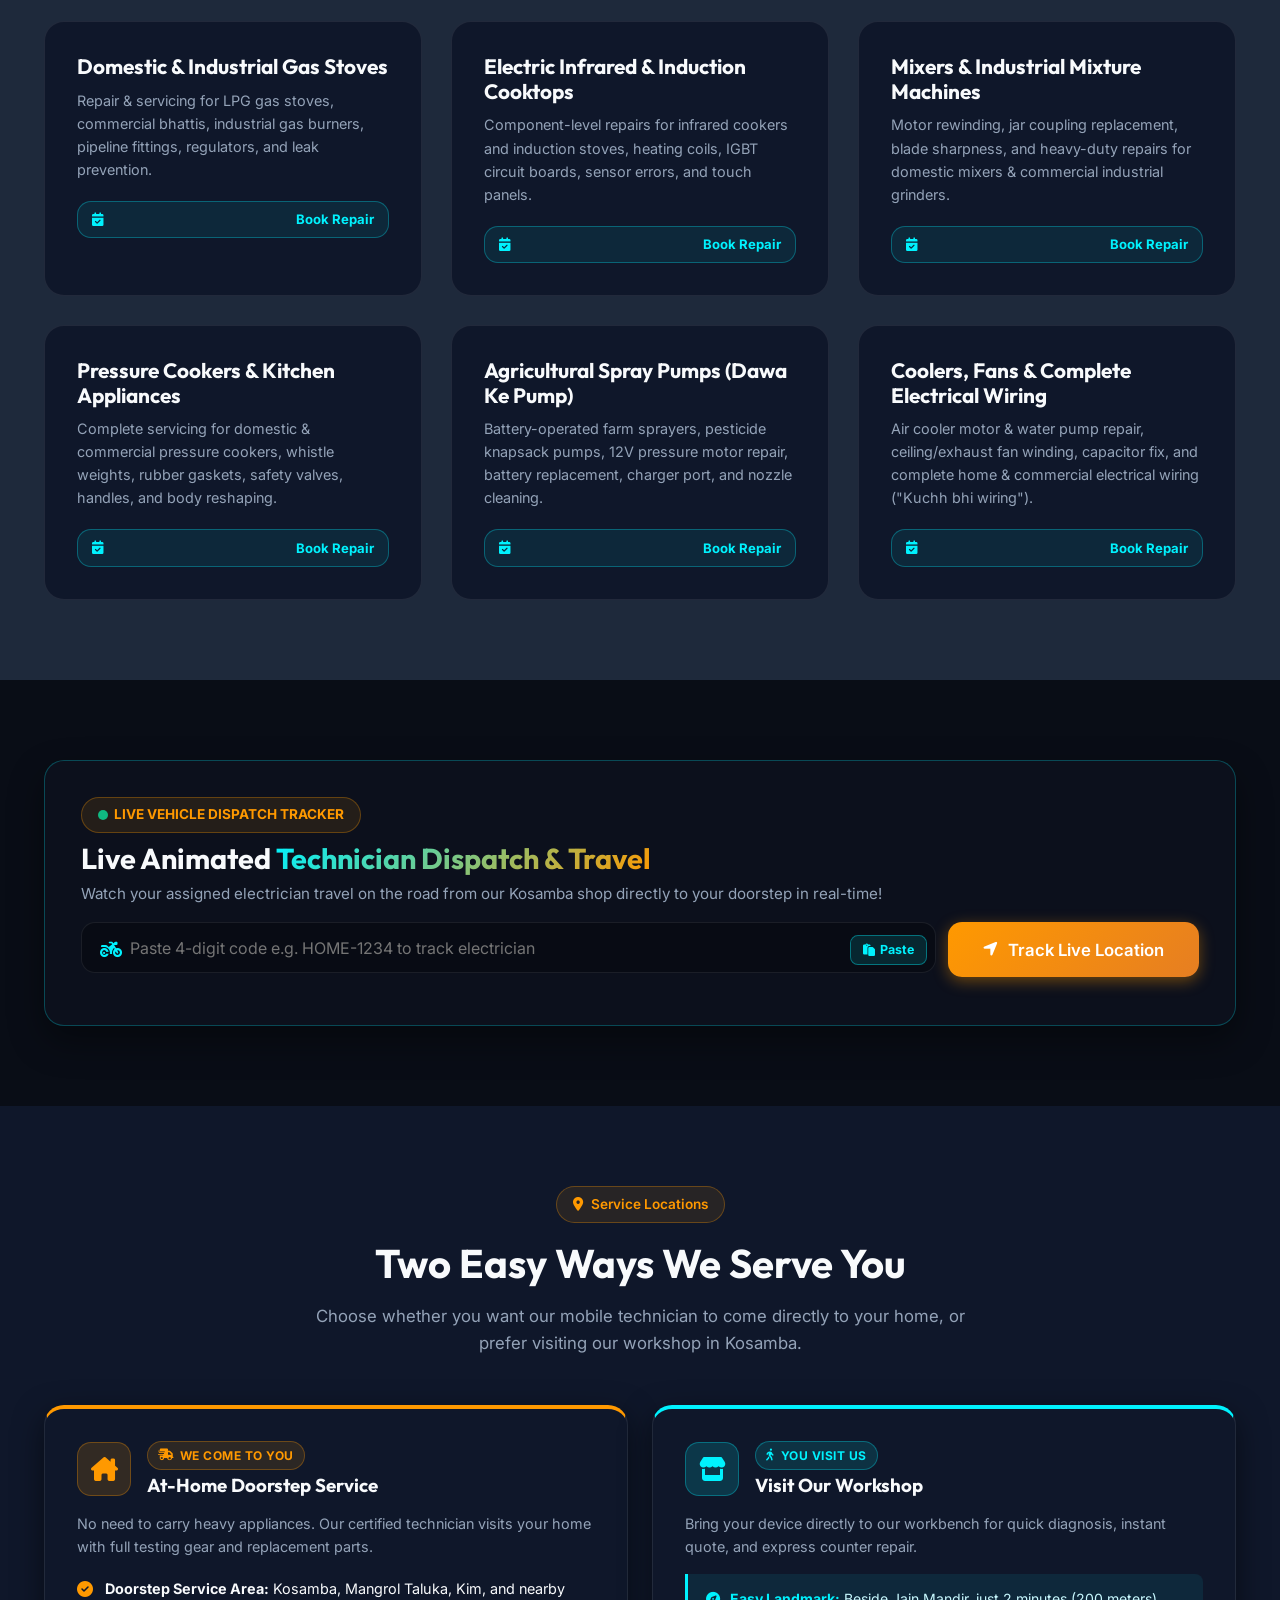
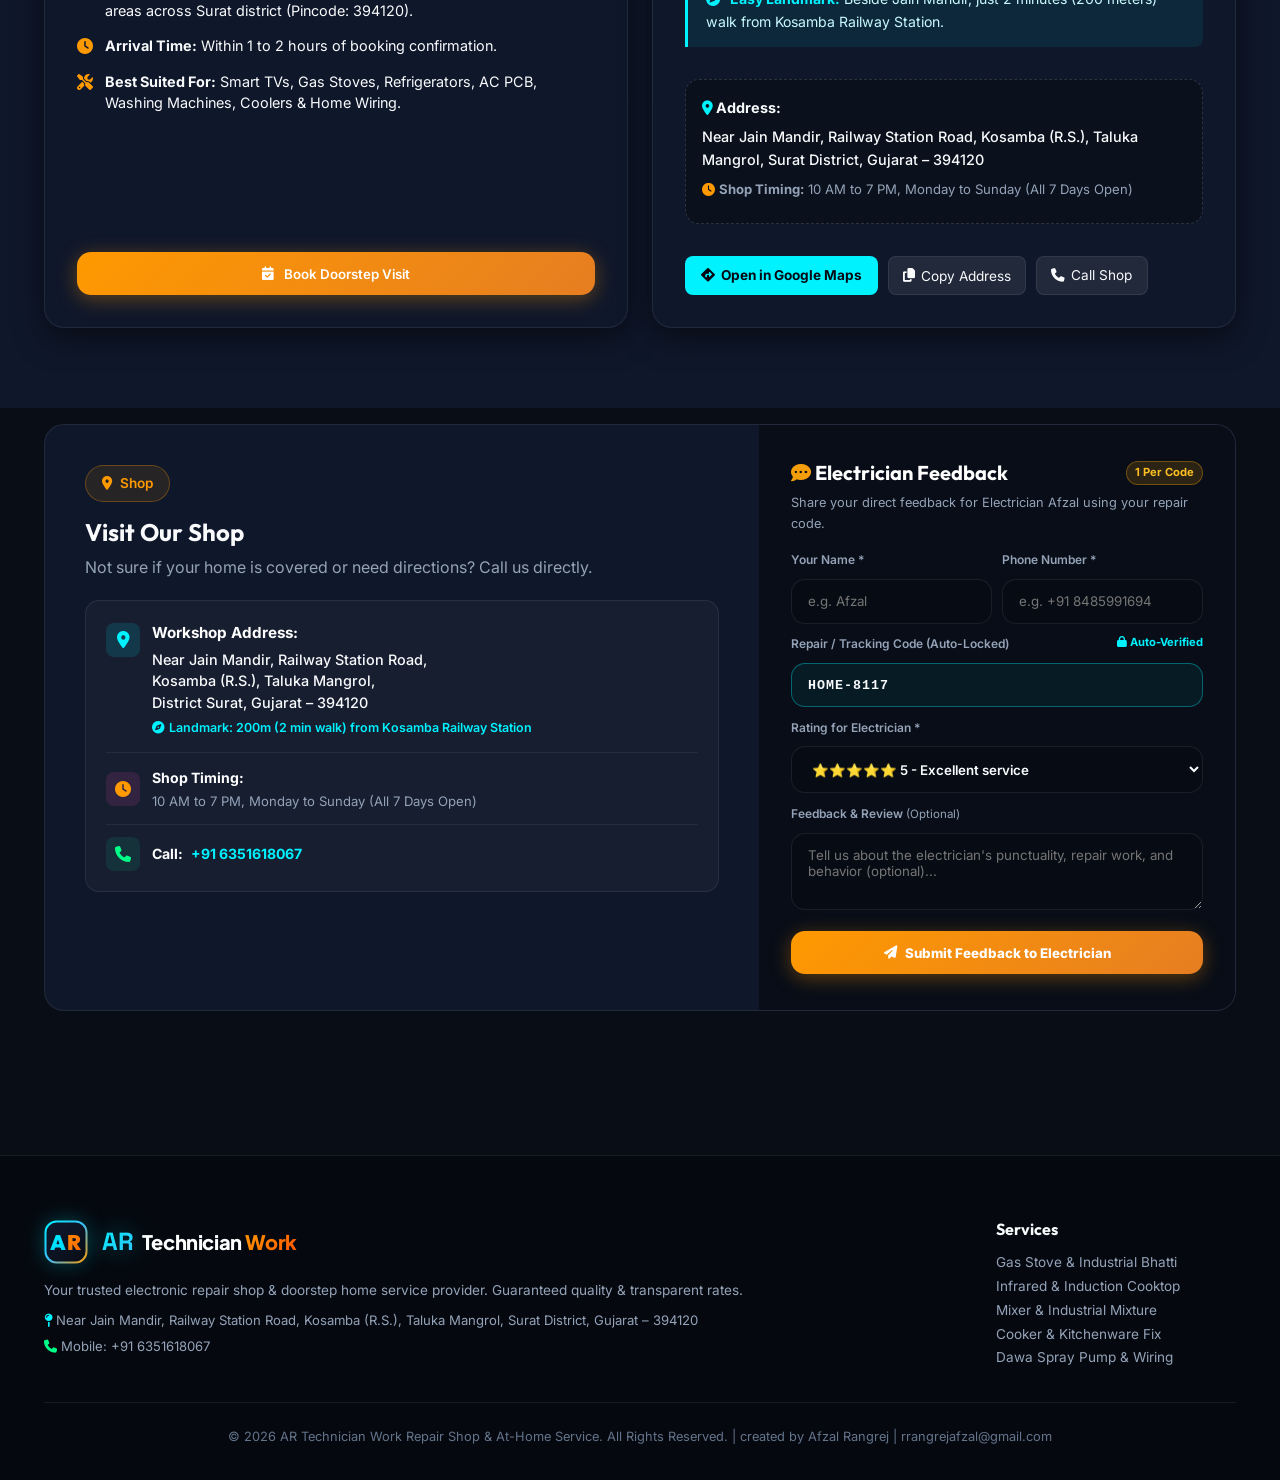
==== commit 91ffb021: "Fix: Ensure new customer bookings stay in Admin Pending Customers until accepted or rejected" ====
--- a/index.html
+++ b/index.html
@@ -1973,7 +1973,7 @@
     </div>
   </div>
 
-  <script src="script.js?v=20261123_v13"></script>
+  <script src="script.js?v=20261125_v14"></script>
 </body>
 
 </html>
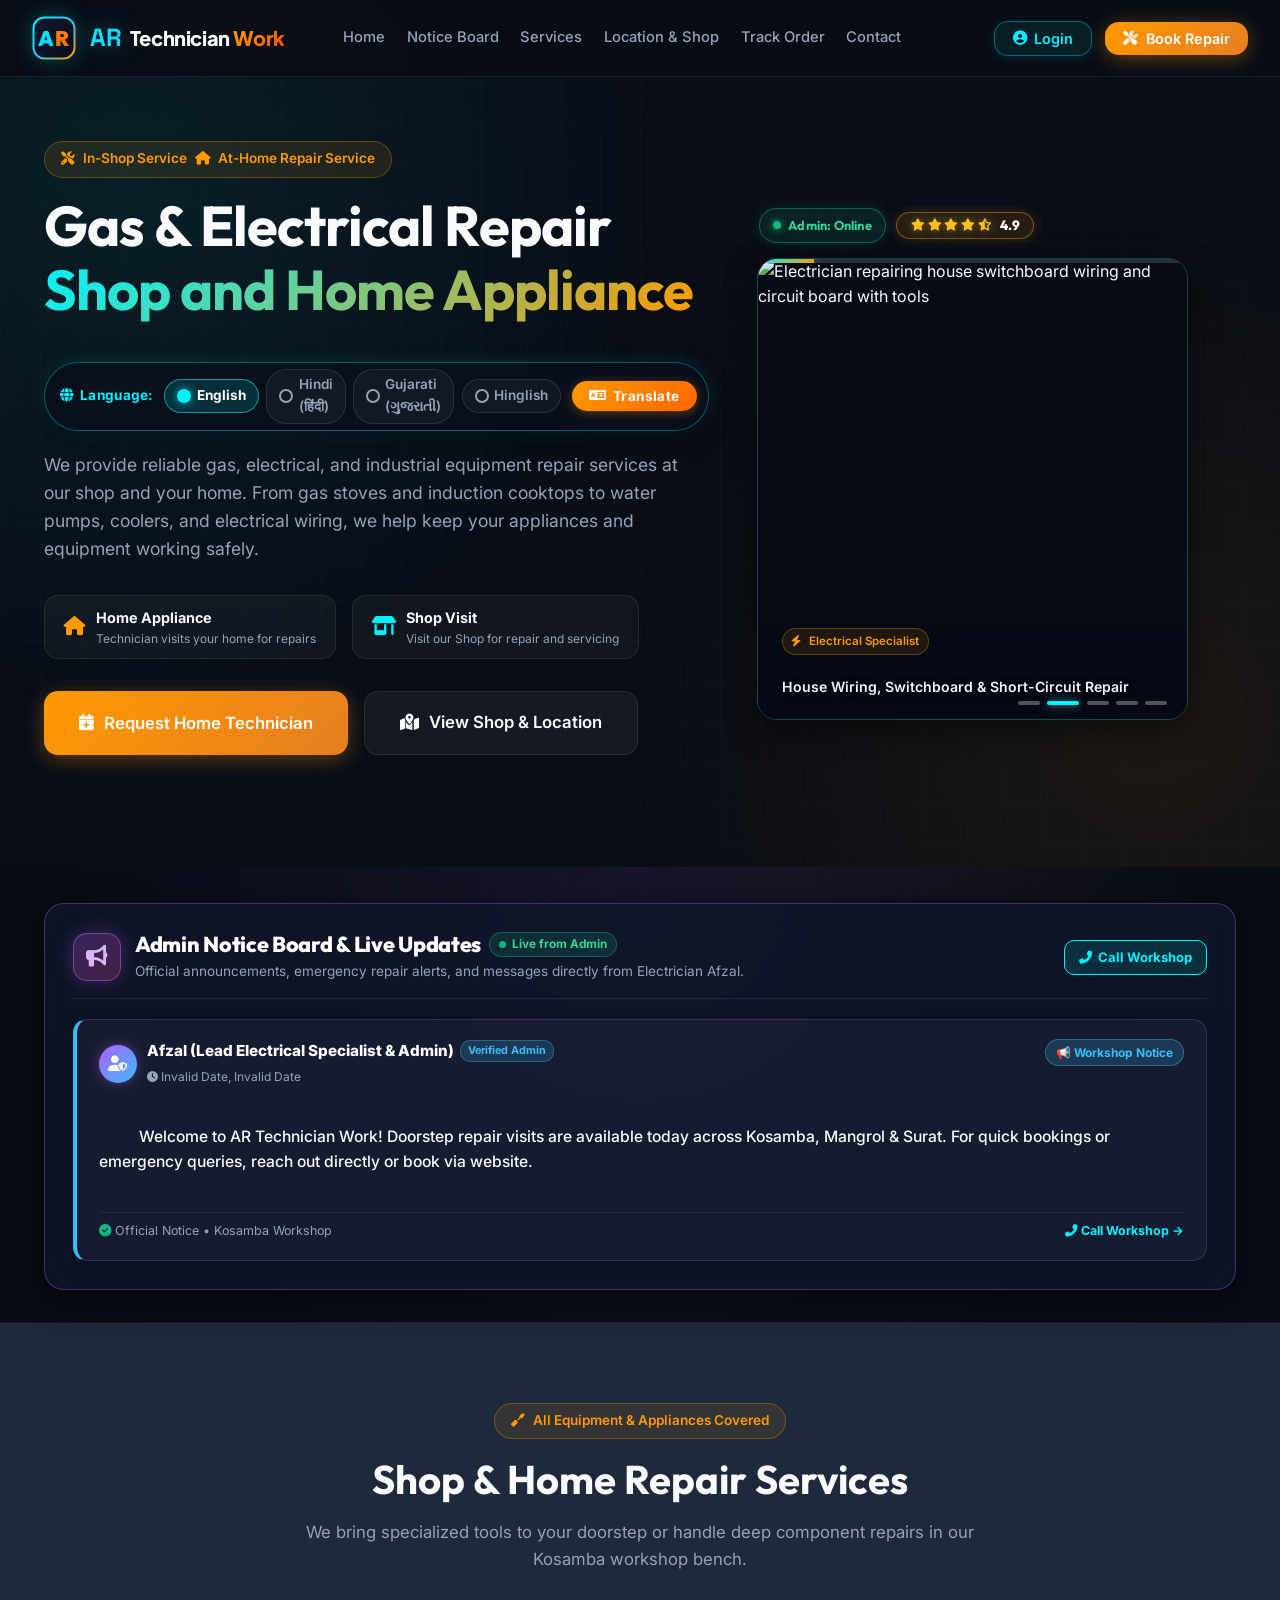
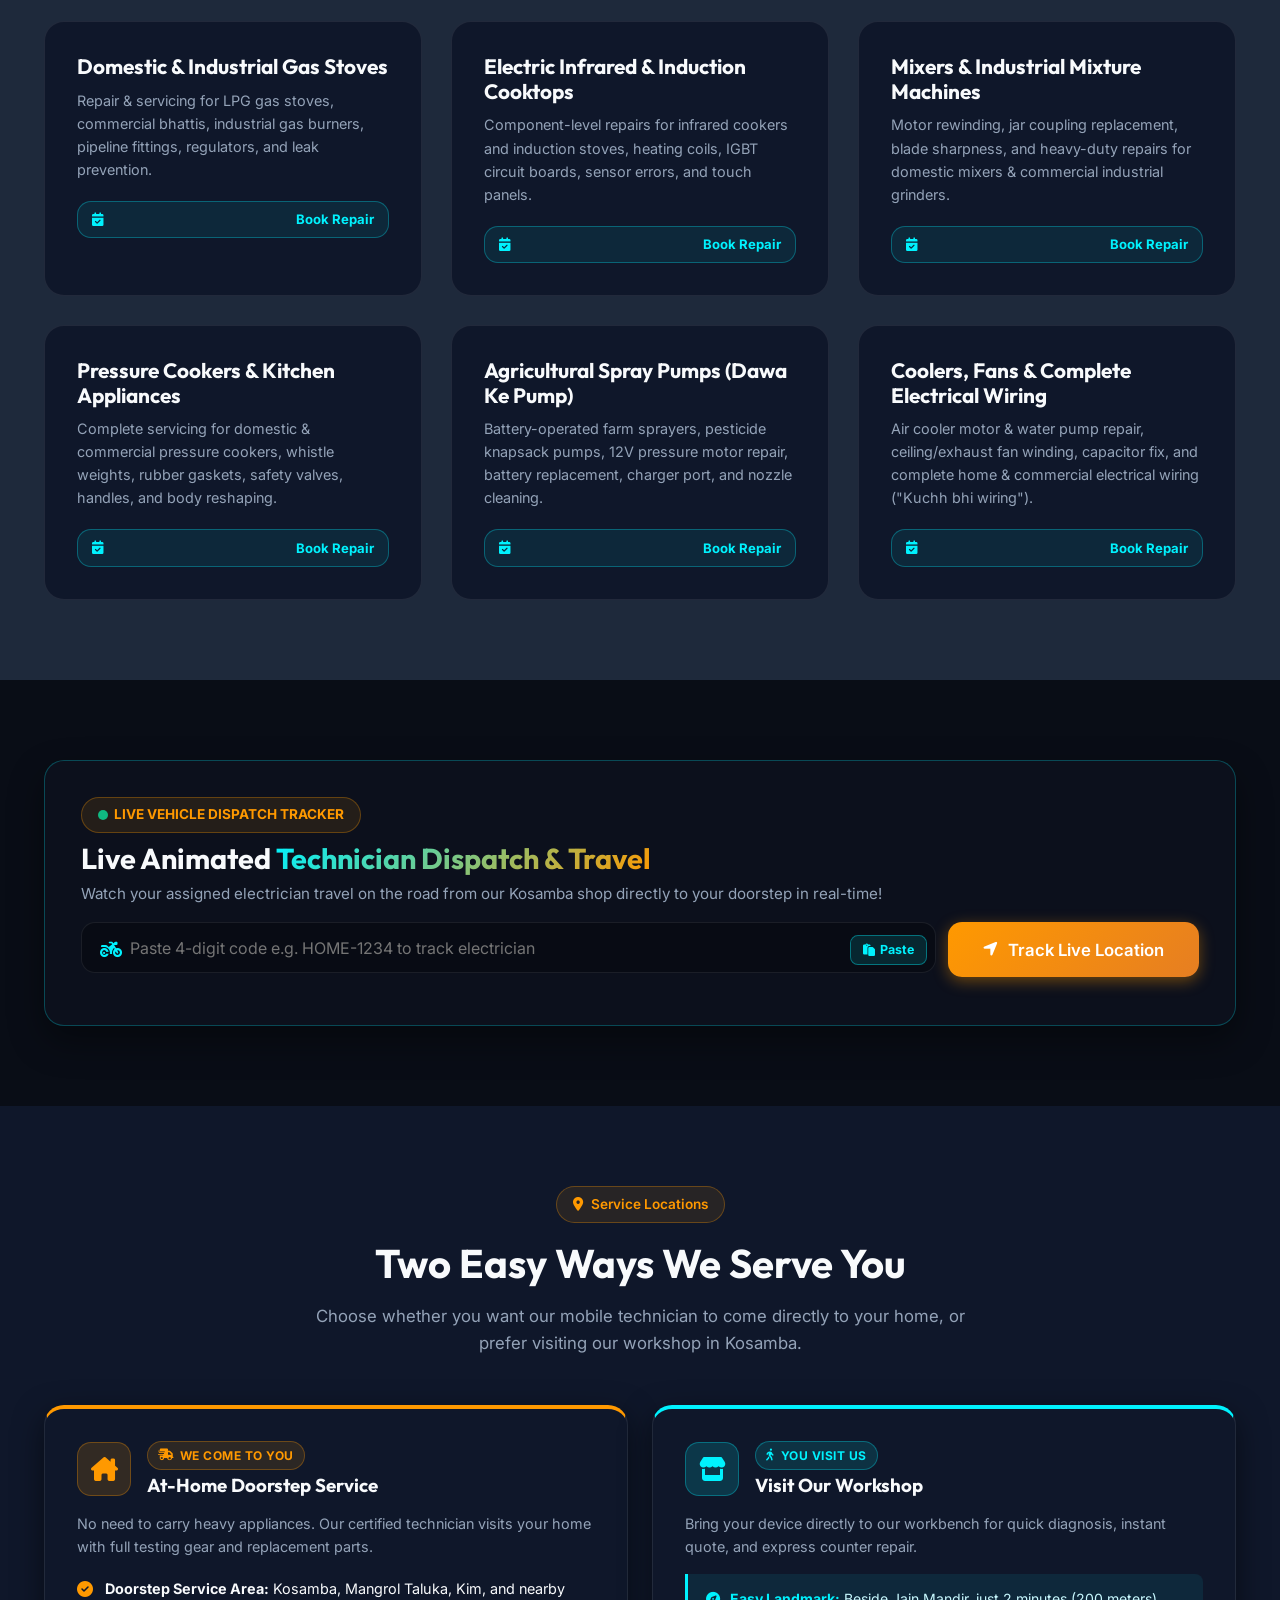
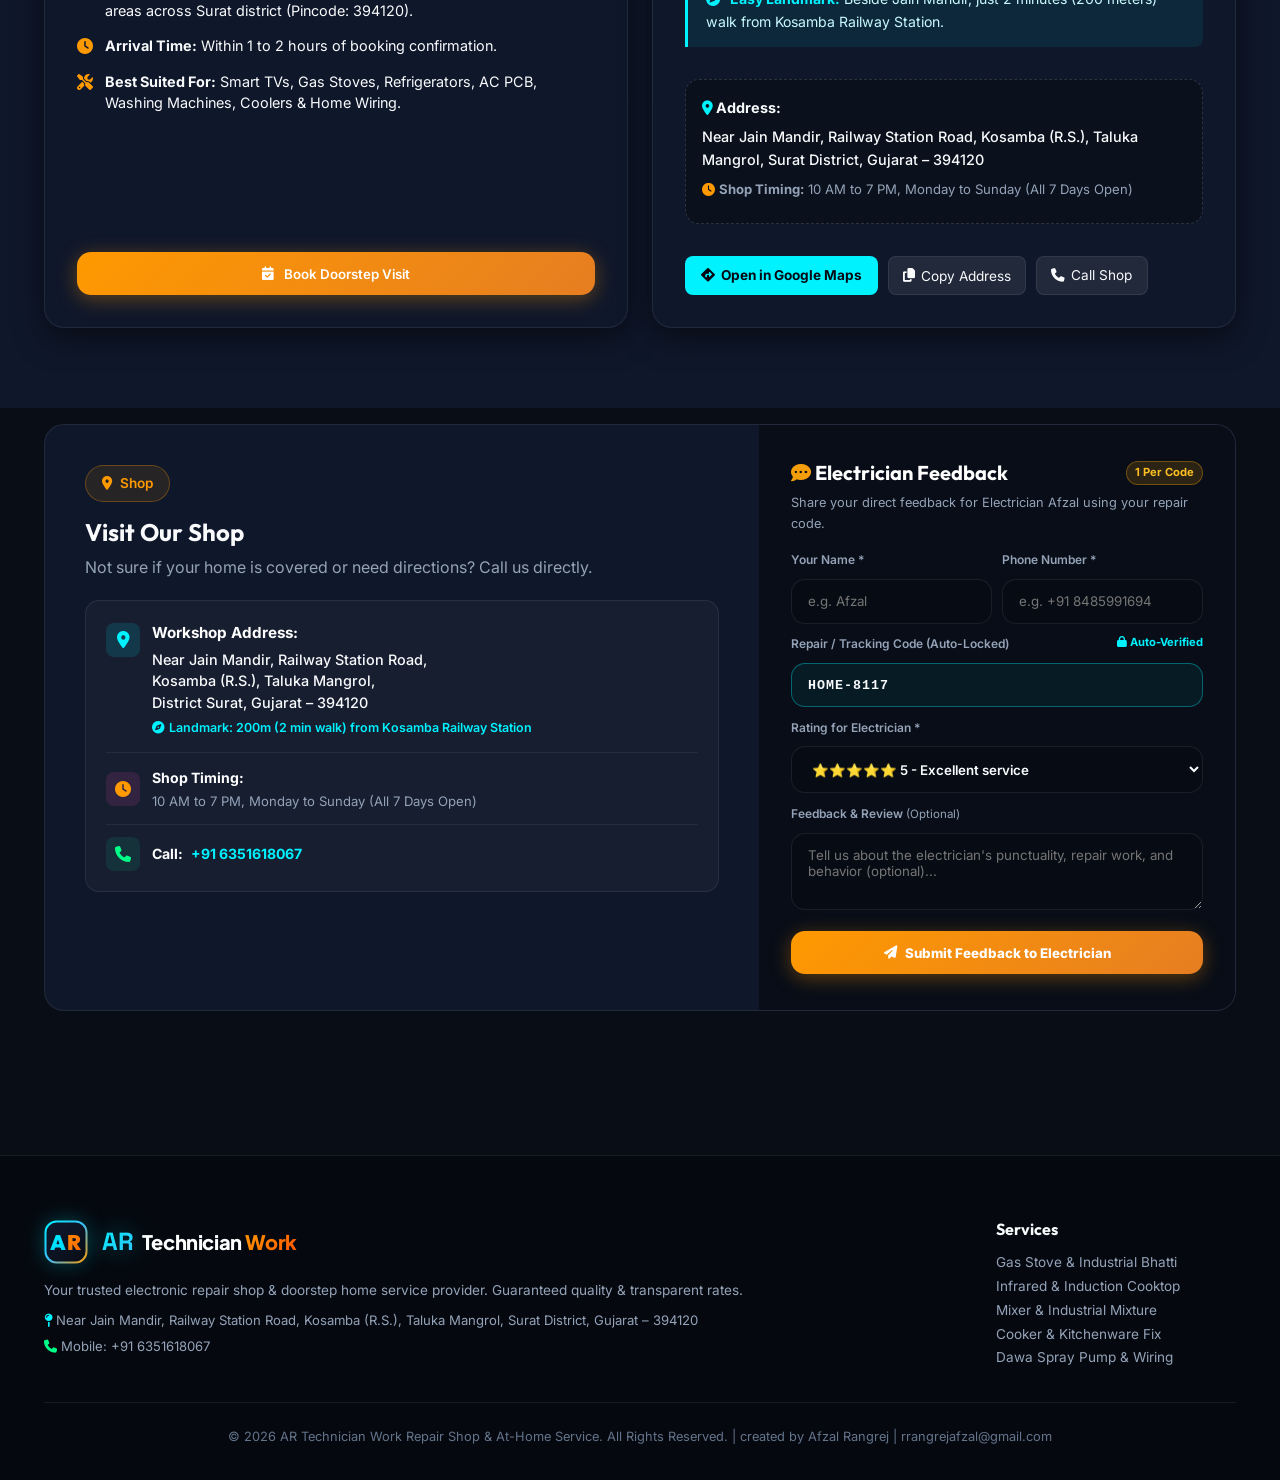
==== commit f067505f: "Fix: Remove price display from dashboard booking cards and stop system auto-bookings" ====
--- a/index.html
+++ b/index.html
@@ -1973,7 +1973,7 @@
     </div>
   </div>
 
-  <script src="script.js?v=20261125_v14"></script>
+  <script src="script.js?v=20261128_v15"></script>
 </body>
 
 </html>
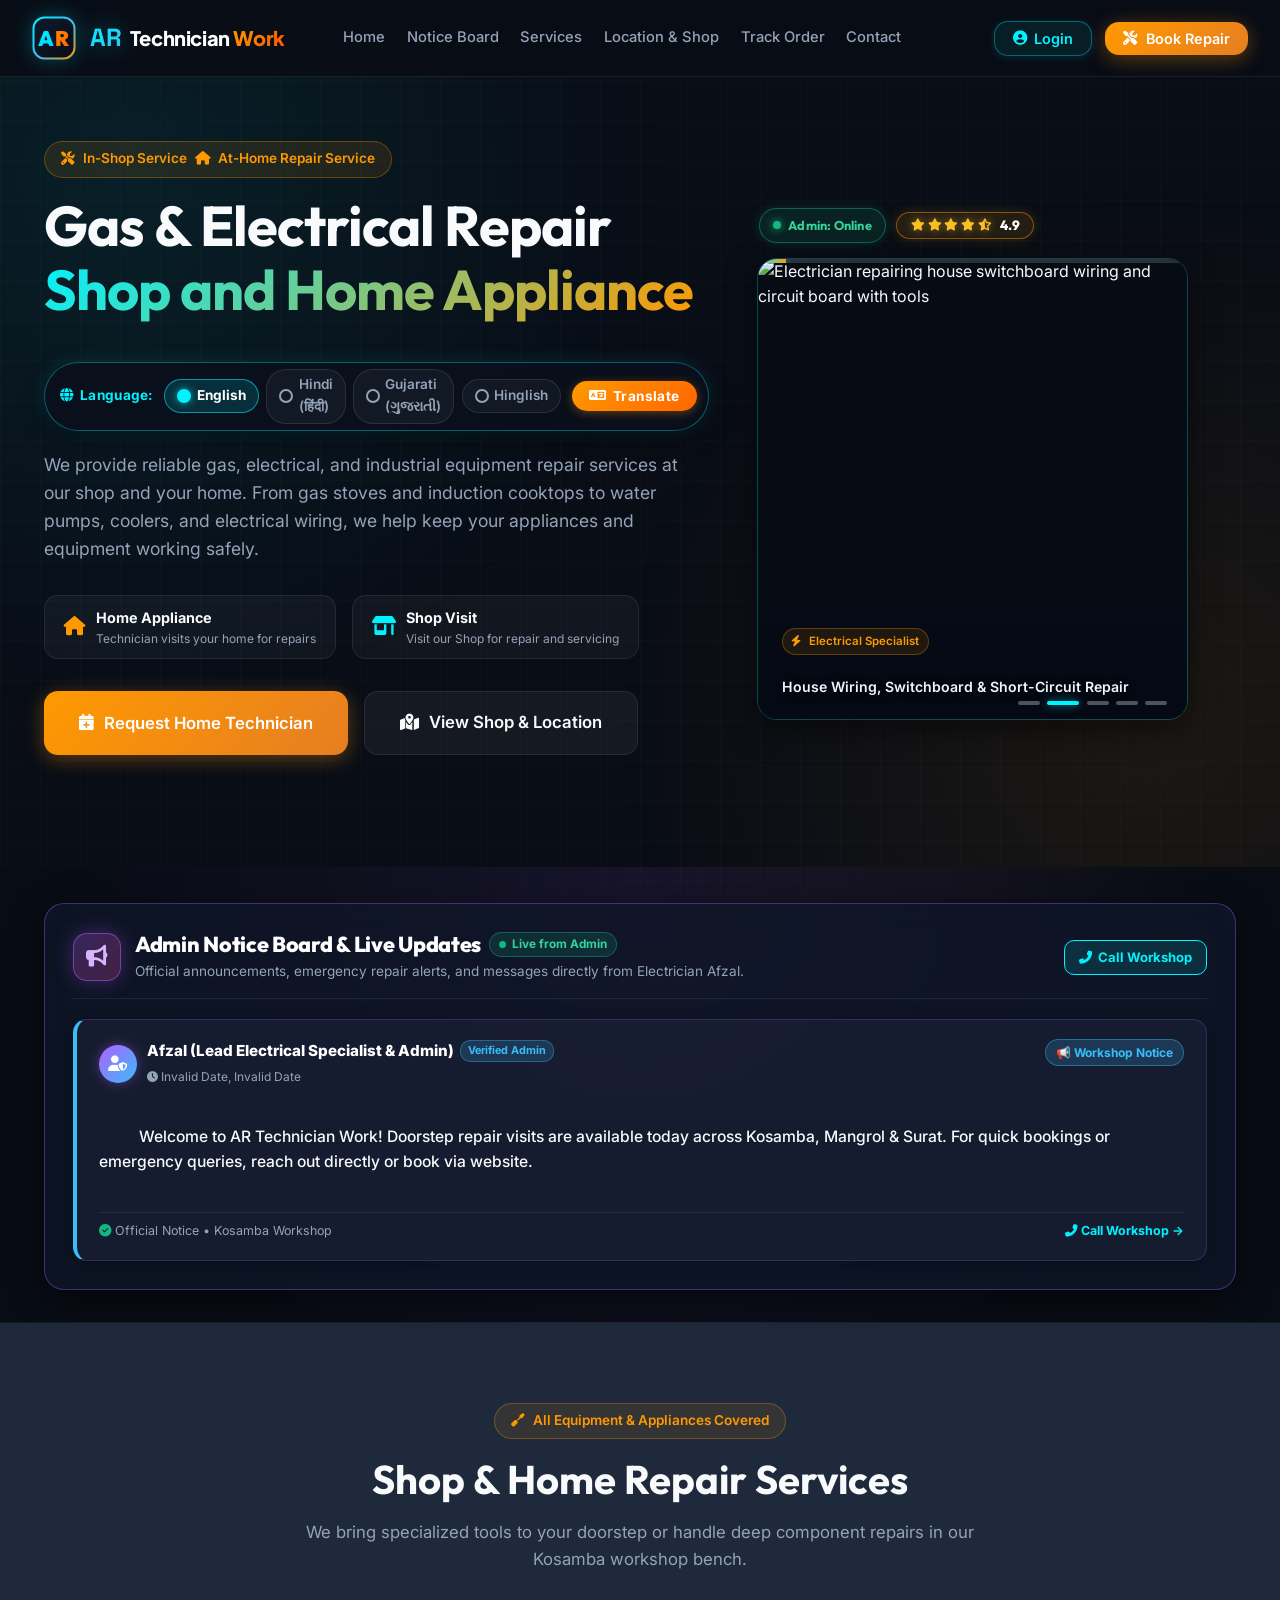
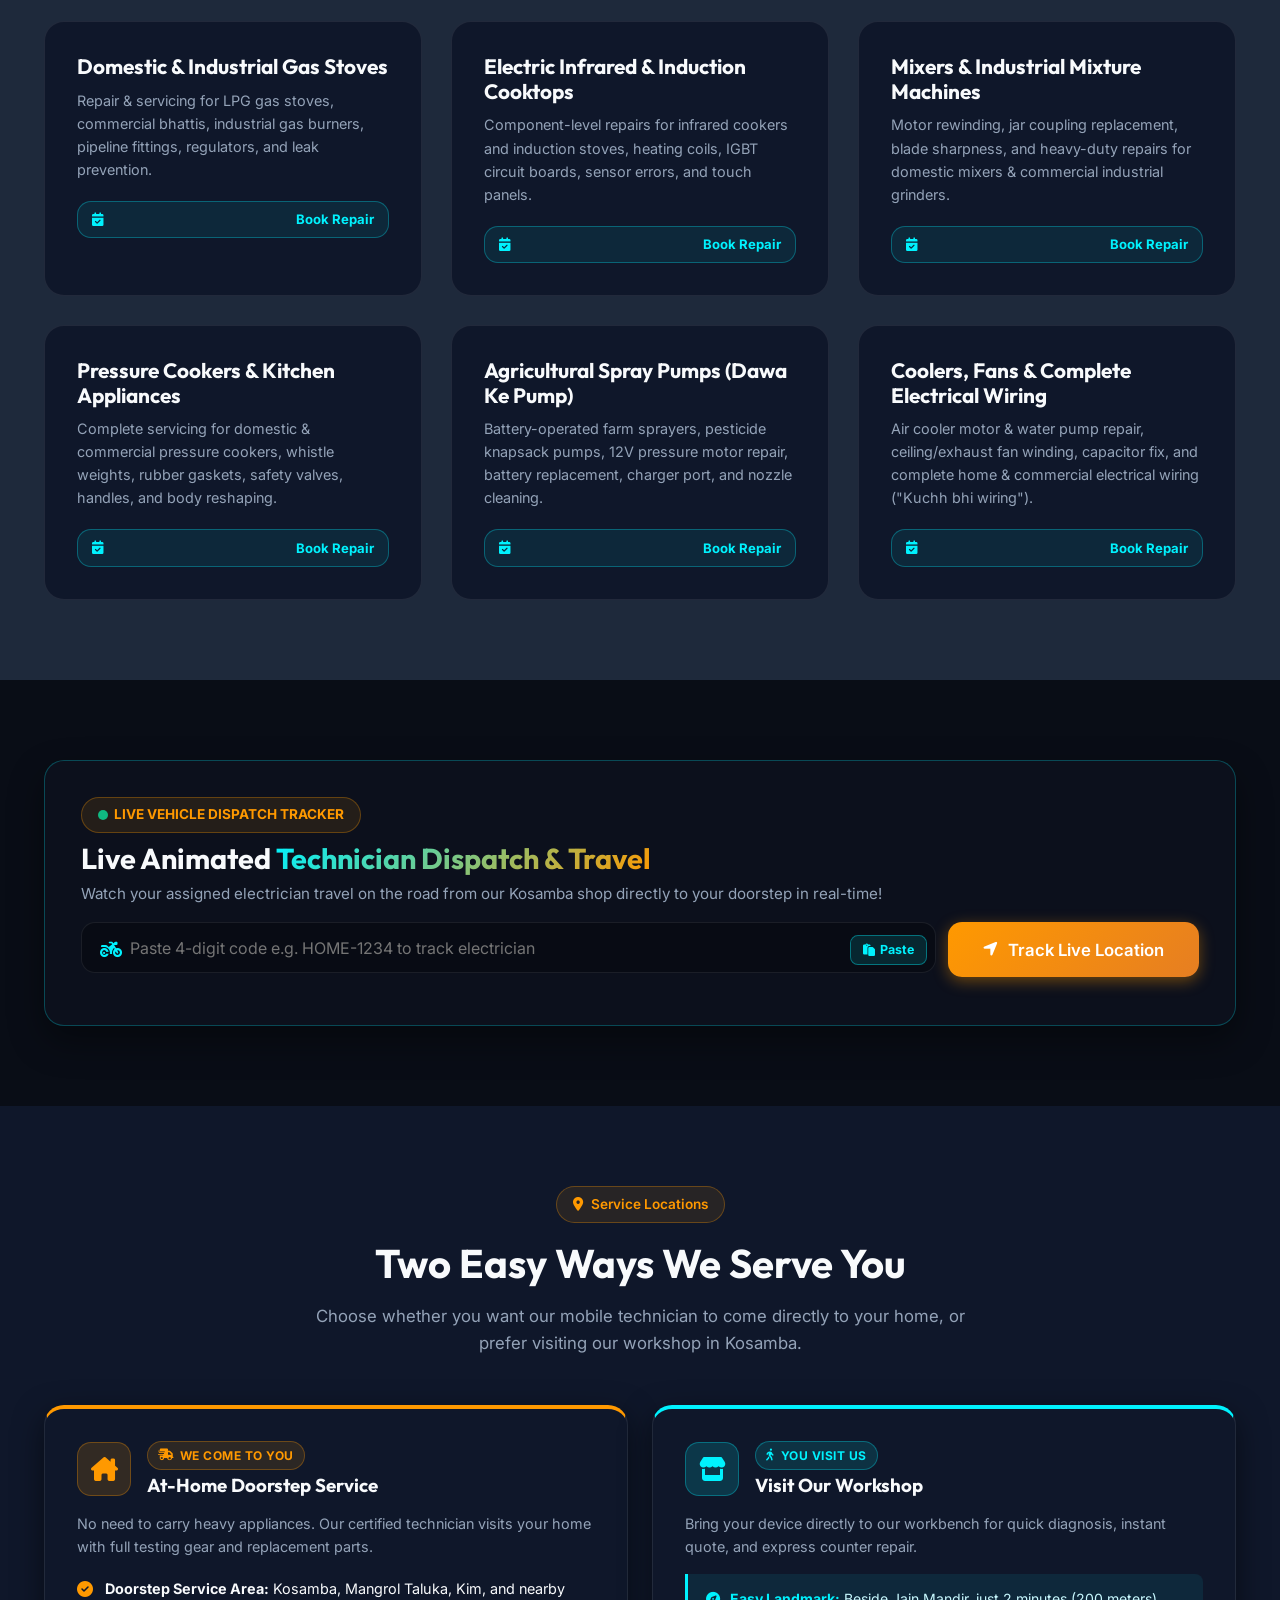
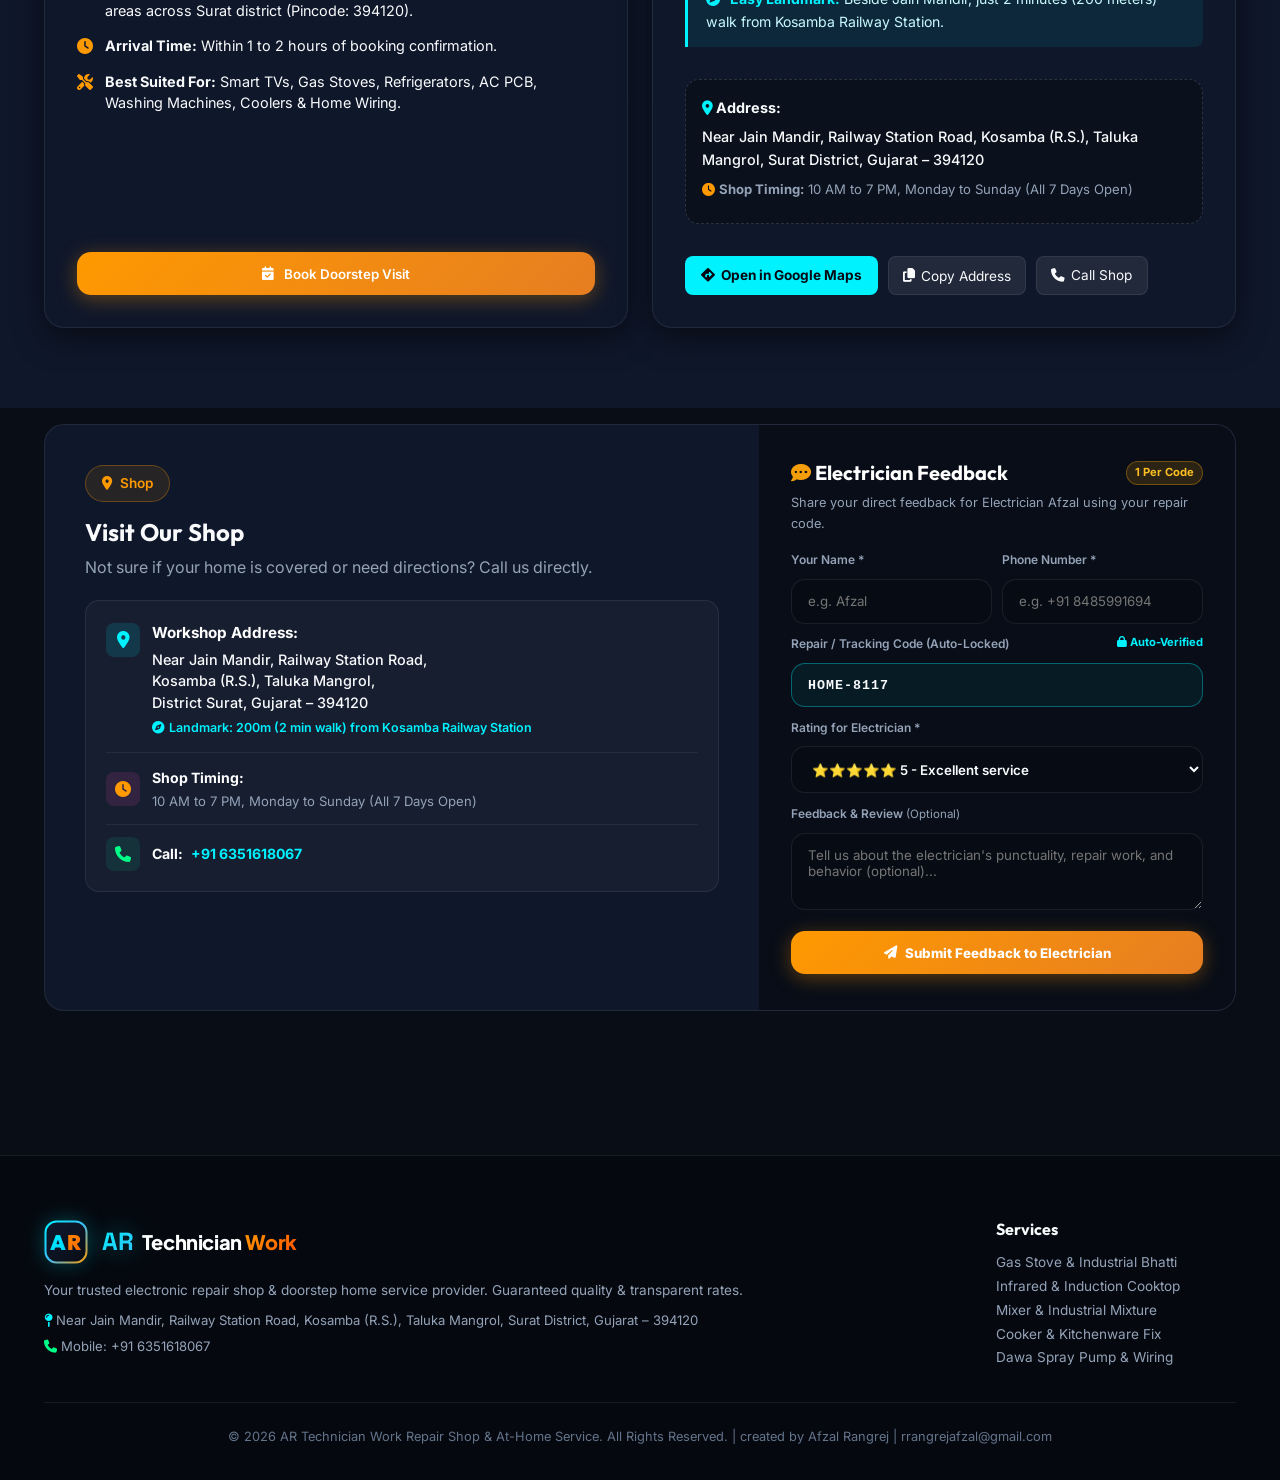
==== commit 8bf4052d: "Feature: Sync logged-in website customers to Admin Customer Directory with working Delete button per" ====
--- a/index.html
+++ b/index.html
@@ -1973,7 +1973,7 @@
     </div>
   </div>
 
-  <script src="script.js?v=20261128_v15"></script>
+  <script src="script.js?v=20261128_v16"></script>
 </body>
 
 </html>
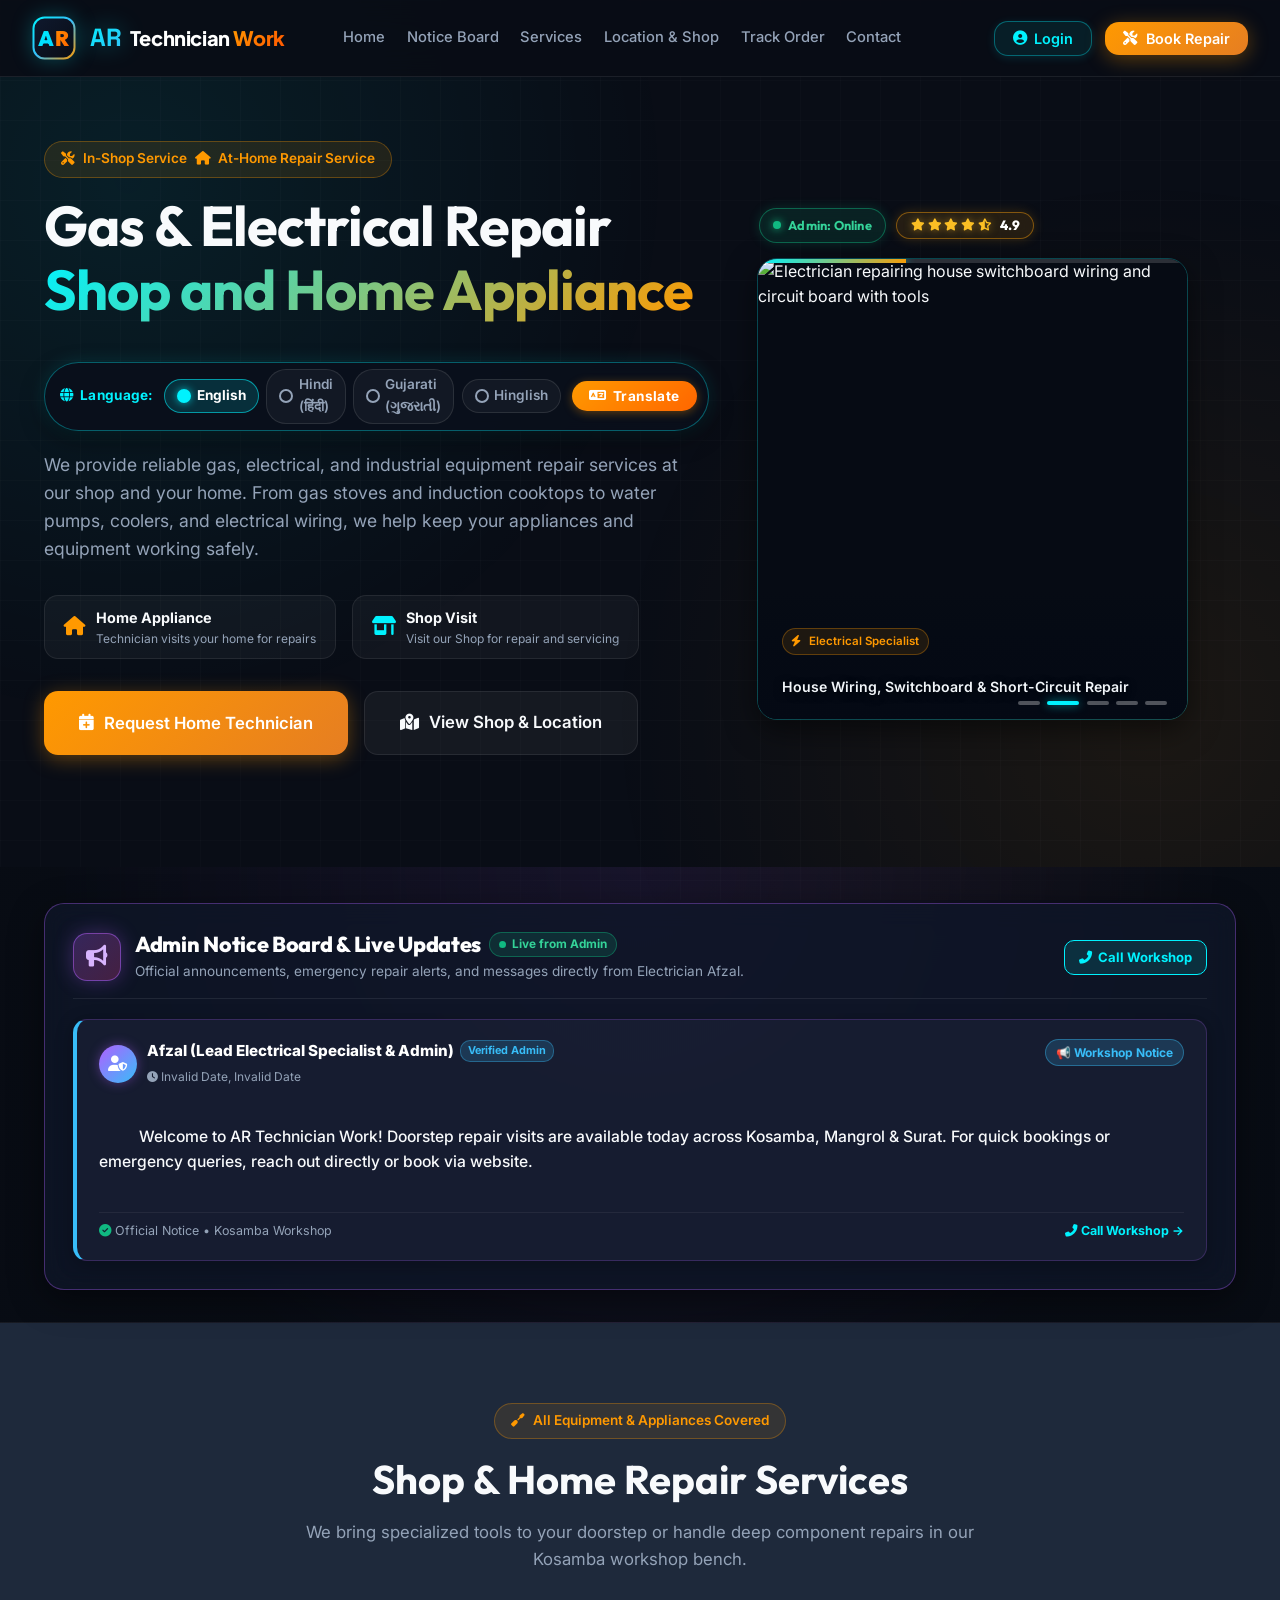
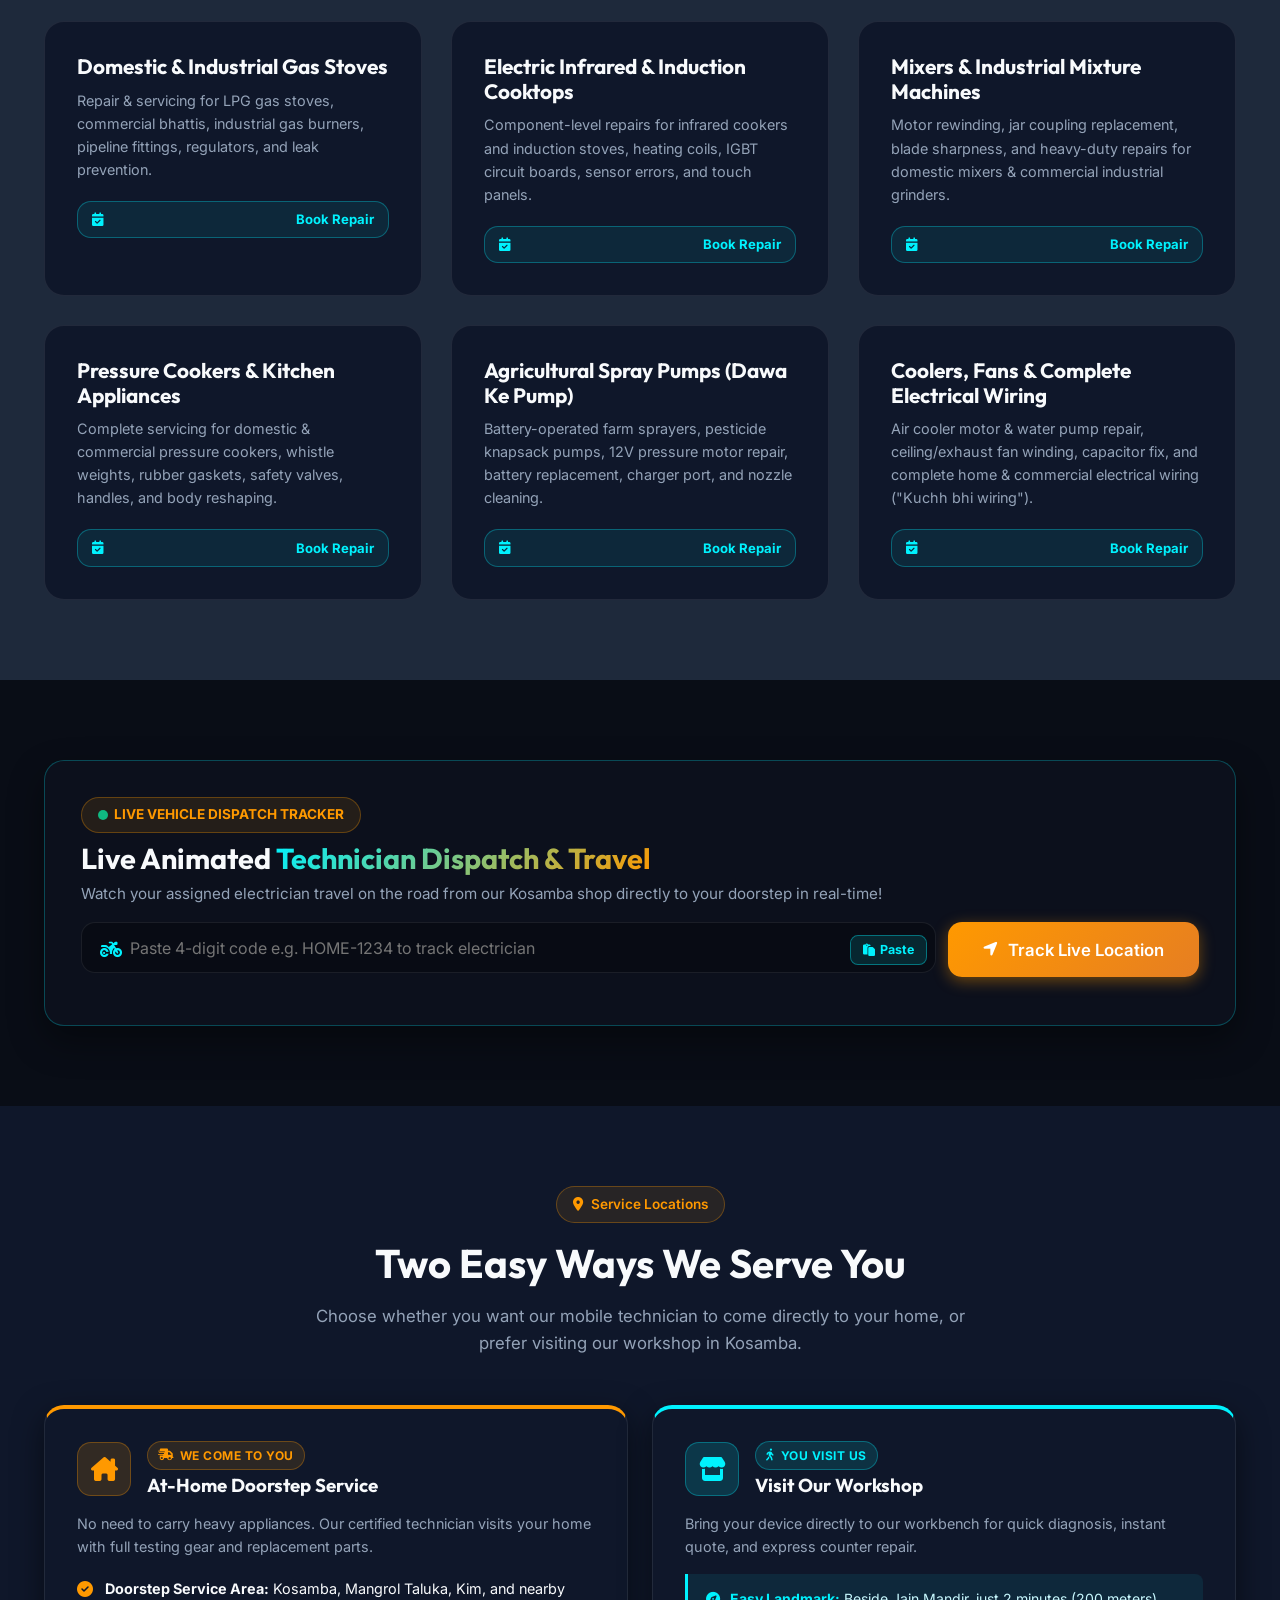
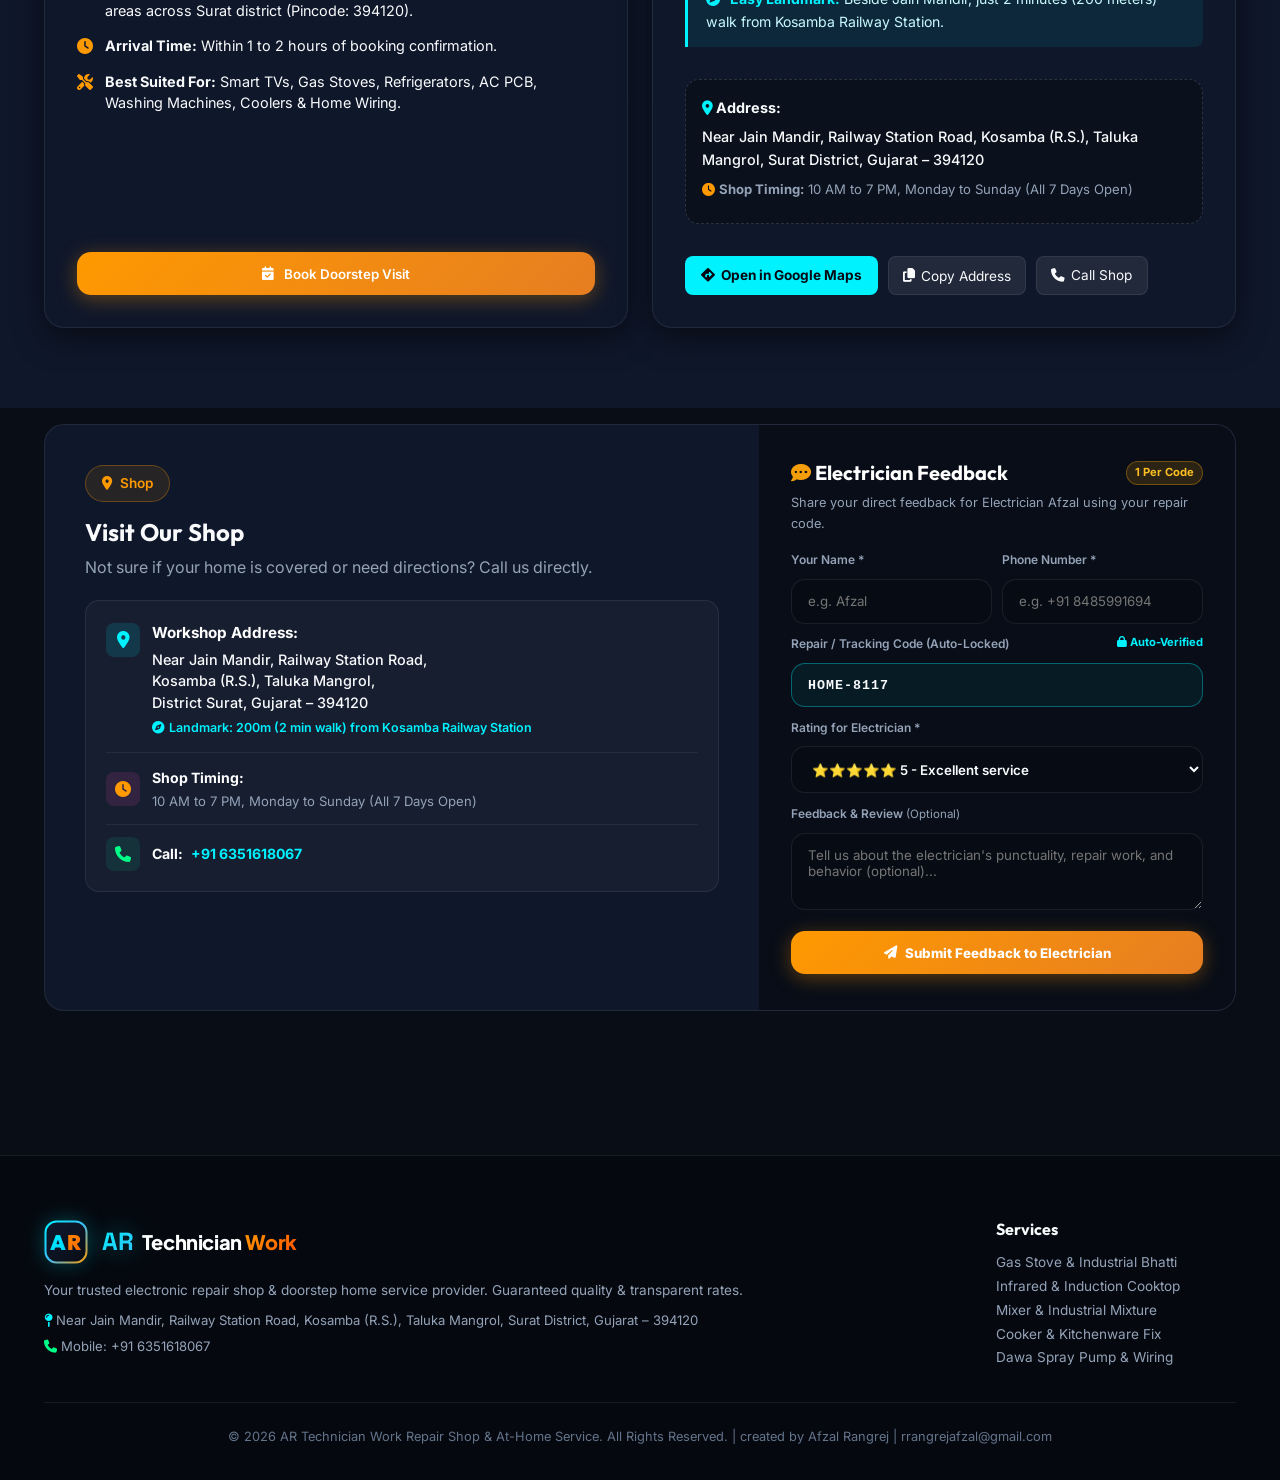
==== commit 3333198f: "Feature: Show customer login/registration Date & Time in Admin Customer Directory" ====
--- a/index.html
+++ b/index.html
@@ -1973,7 +1973,7 @@
     </div>
   </div>
 
-  <script src="script.js?v=20261128_v16"></script>
+  <script src="script.js?v=20261128_v17"></script>
 </body>
 
 </html>
